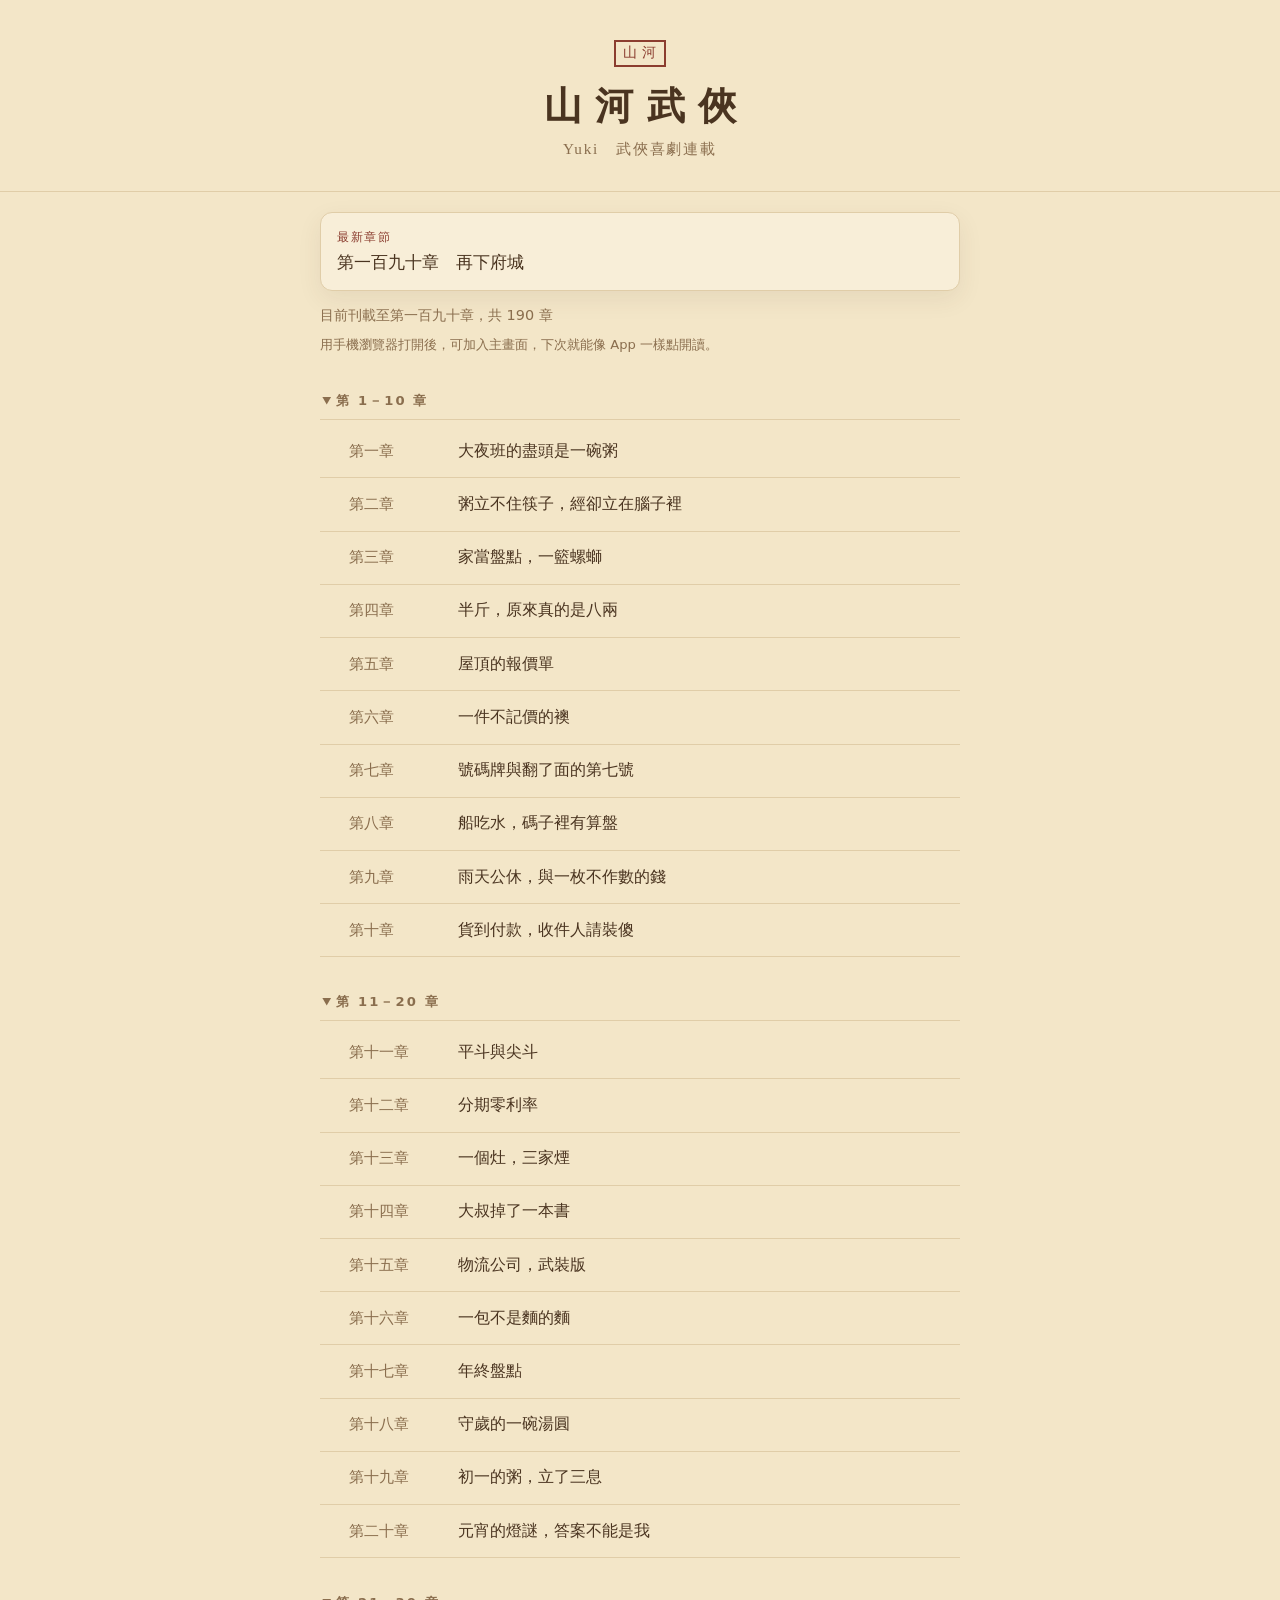
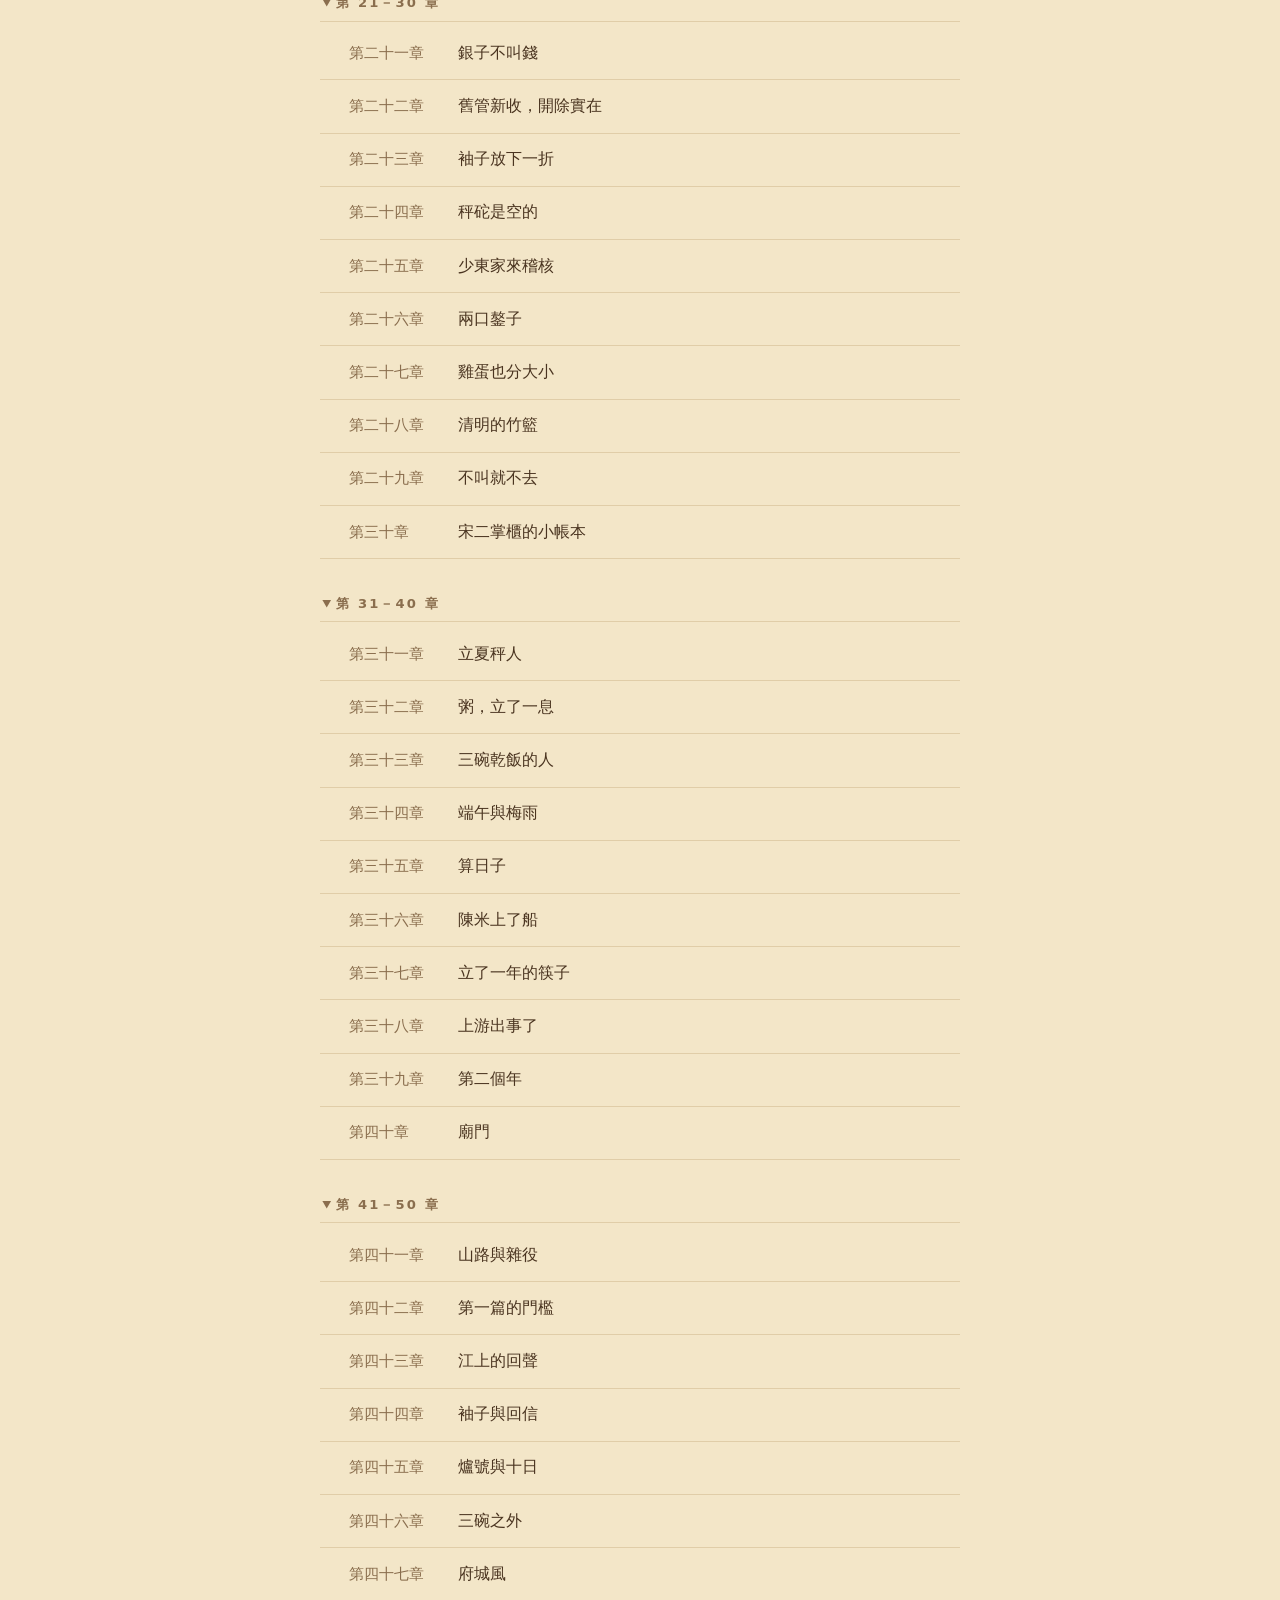
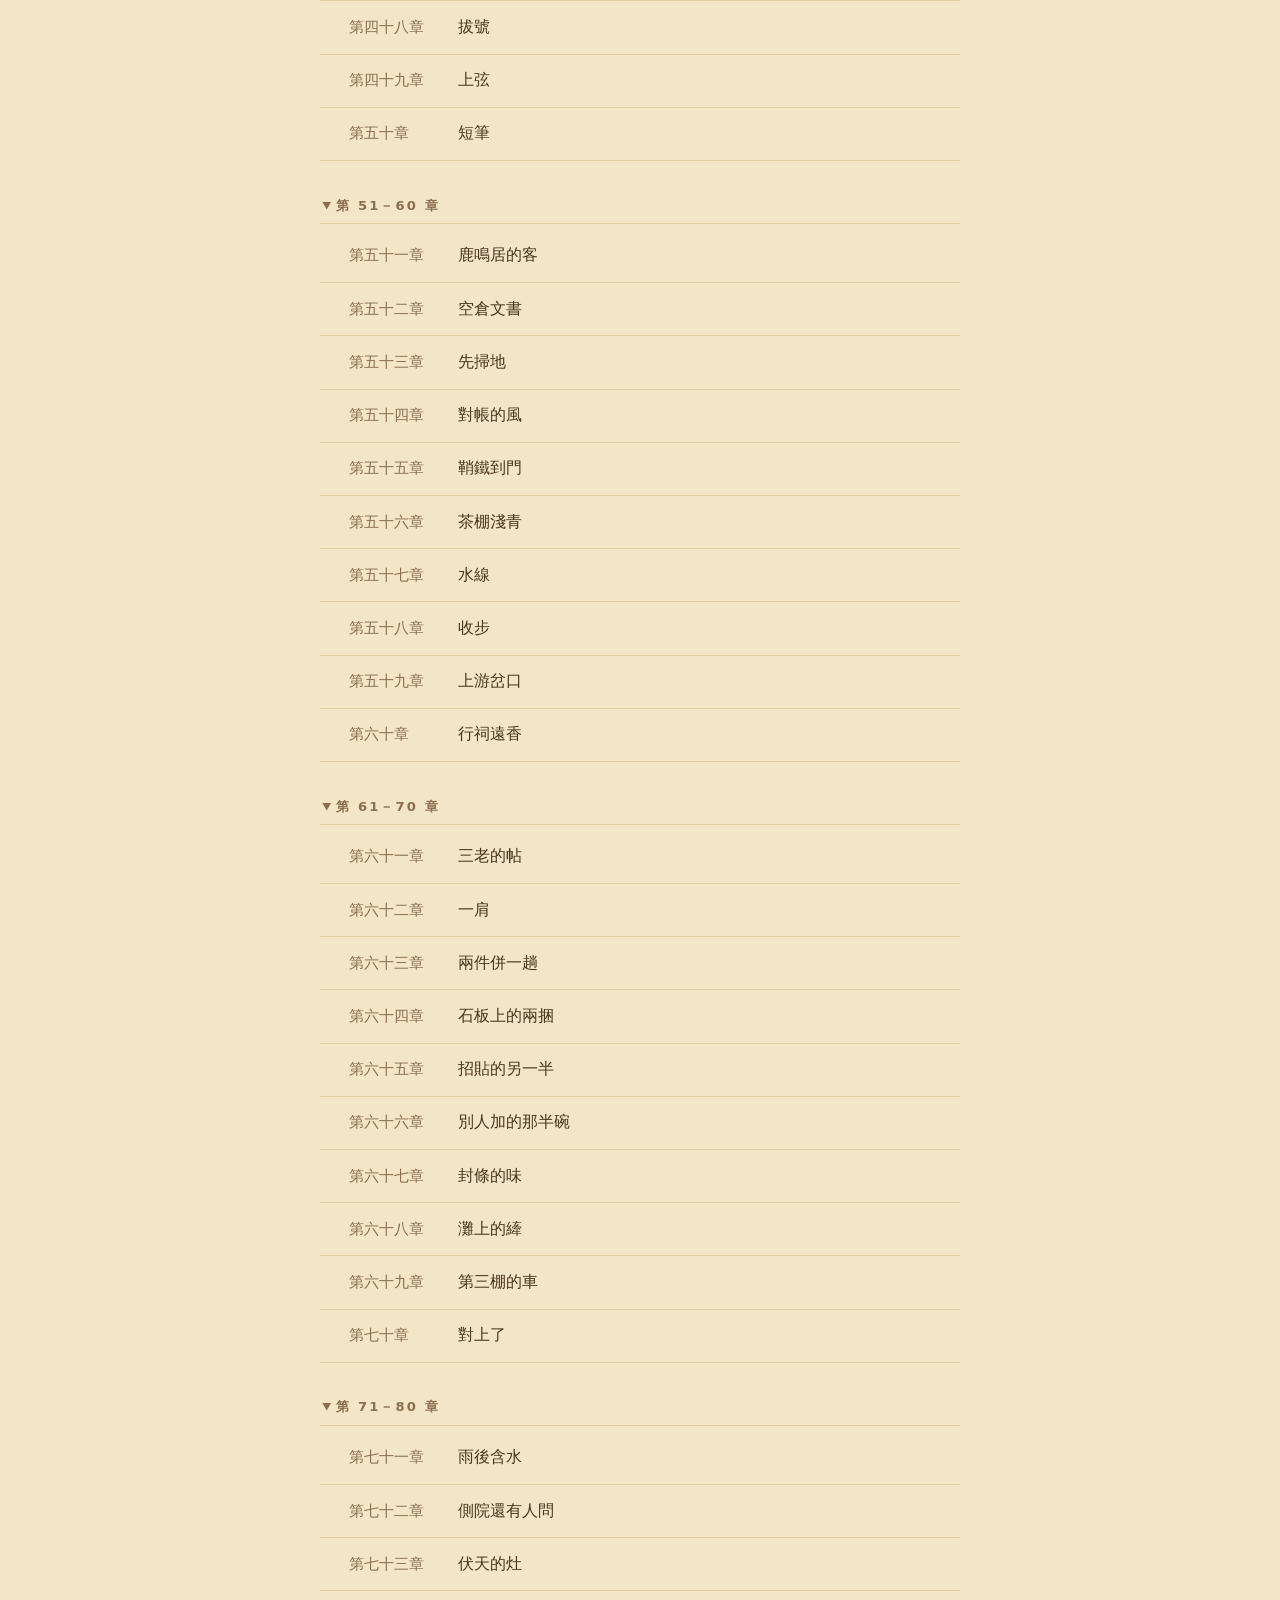
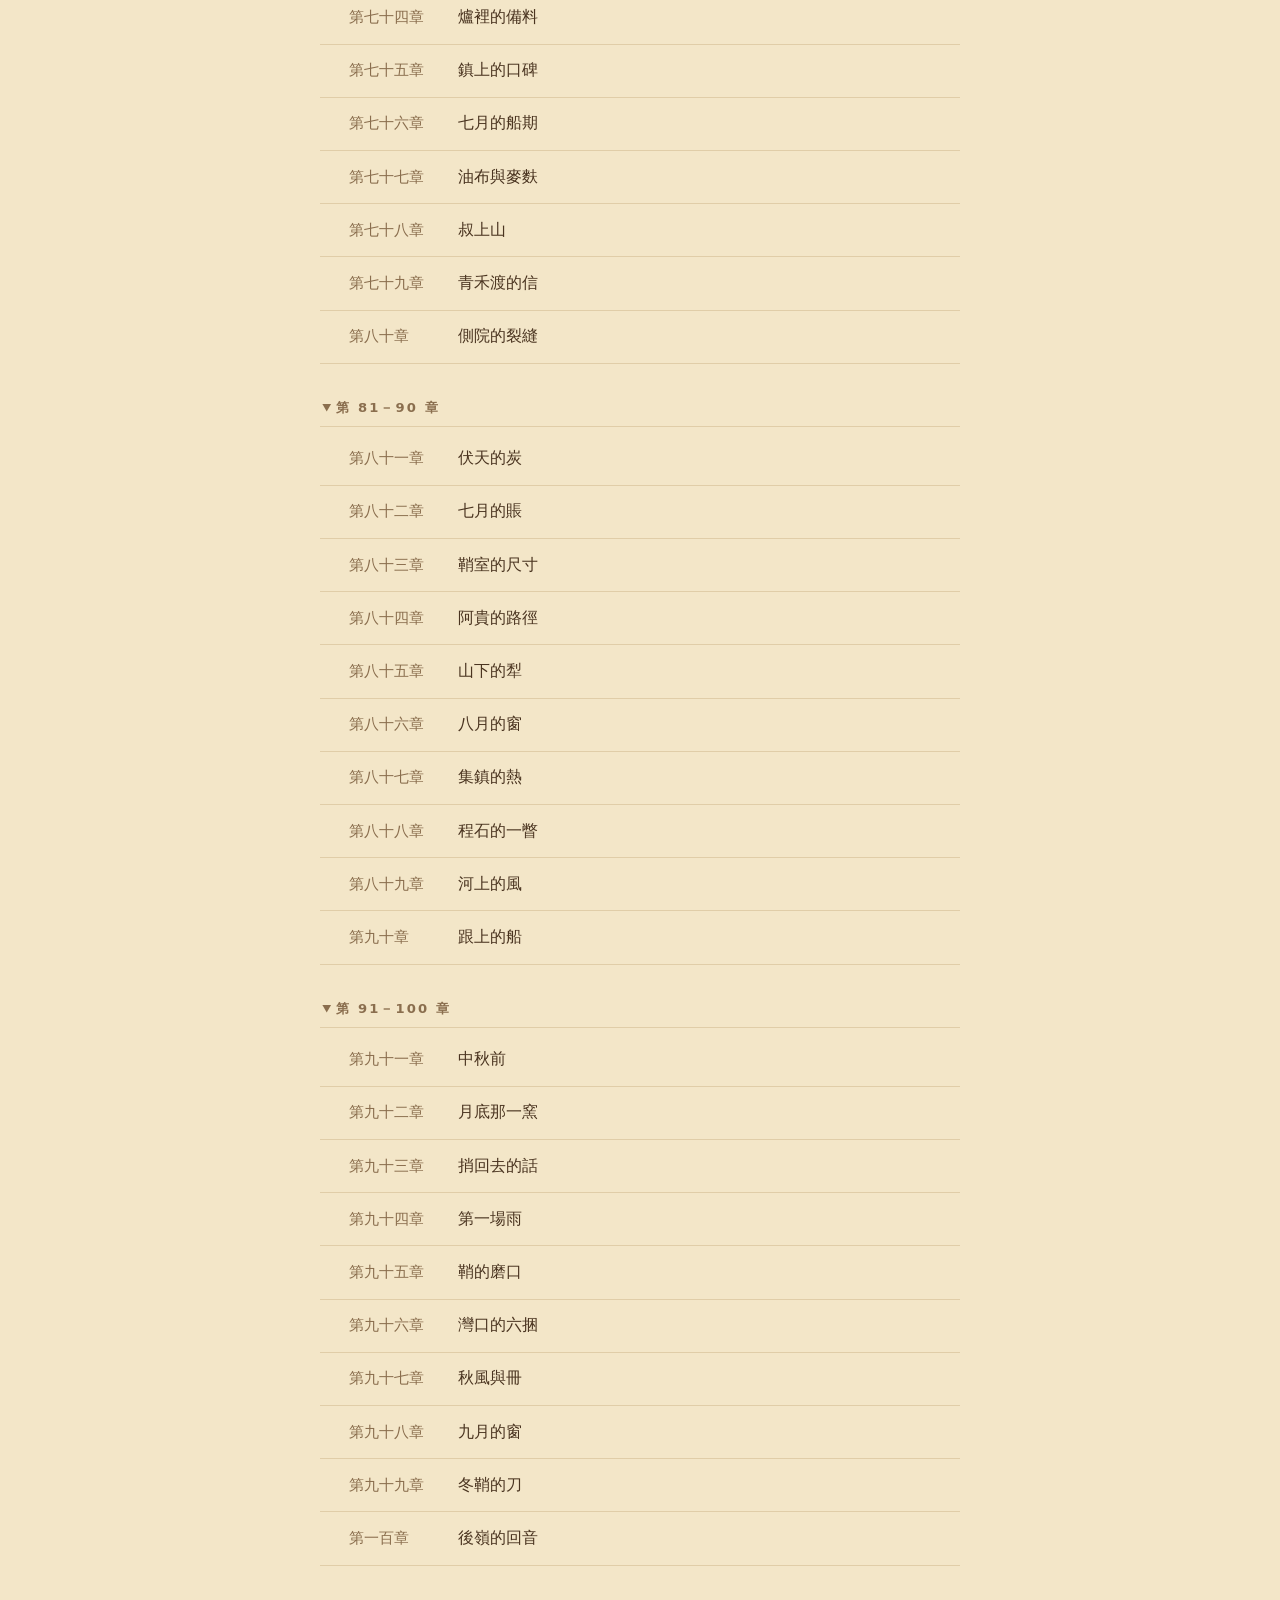
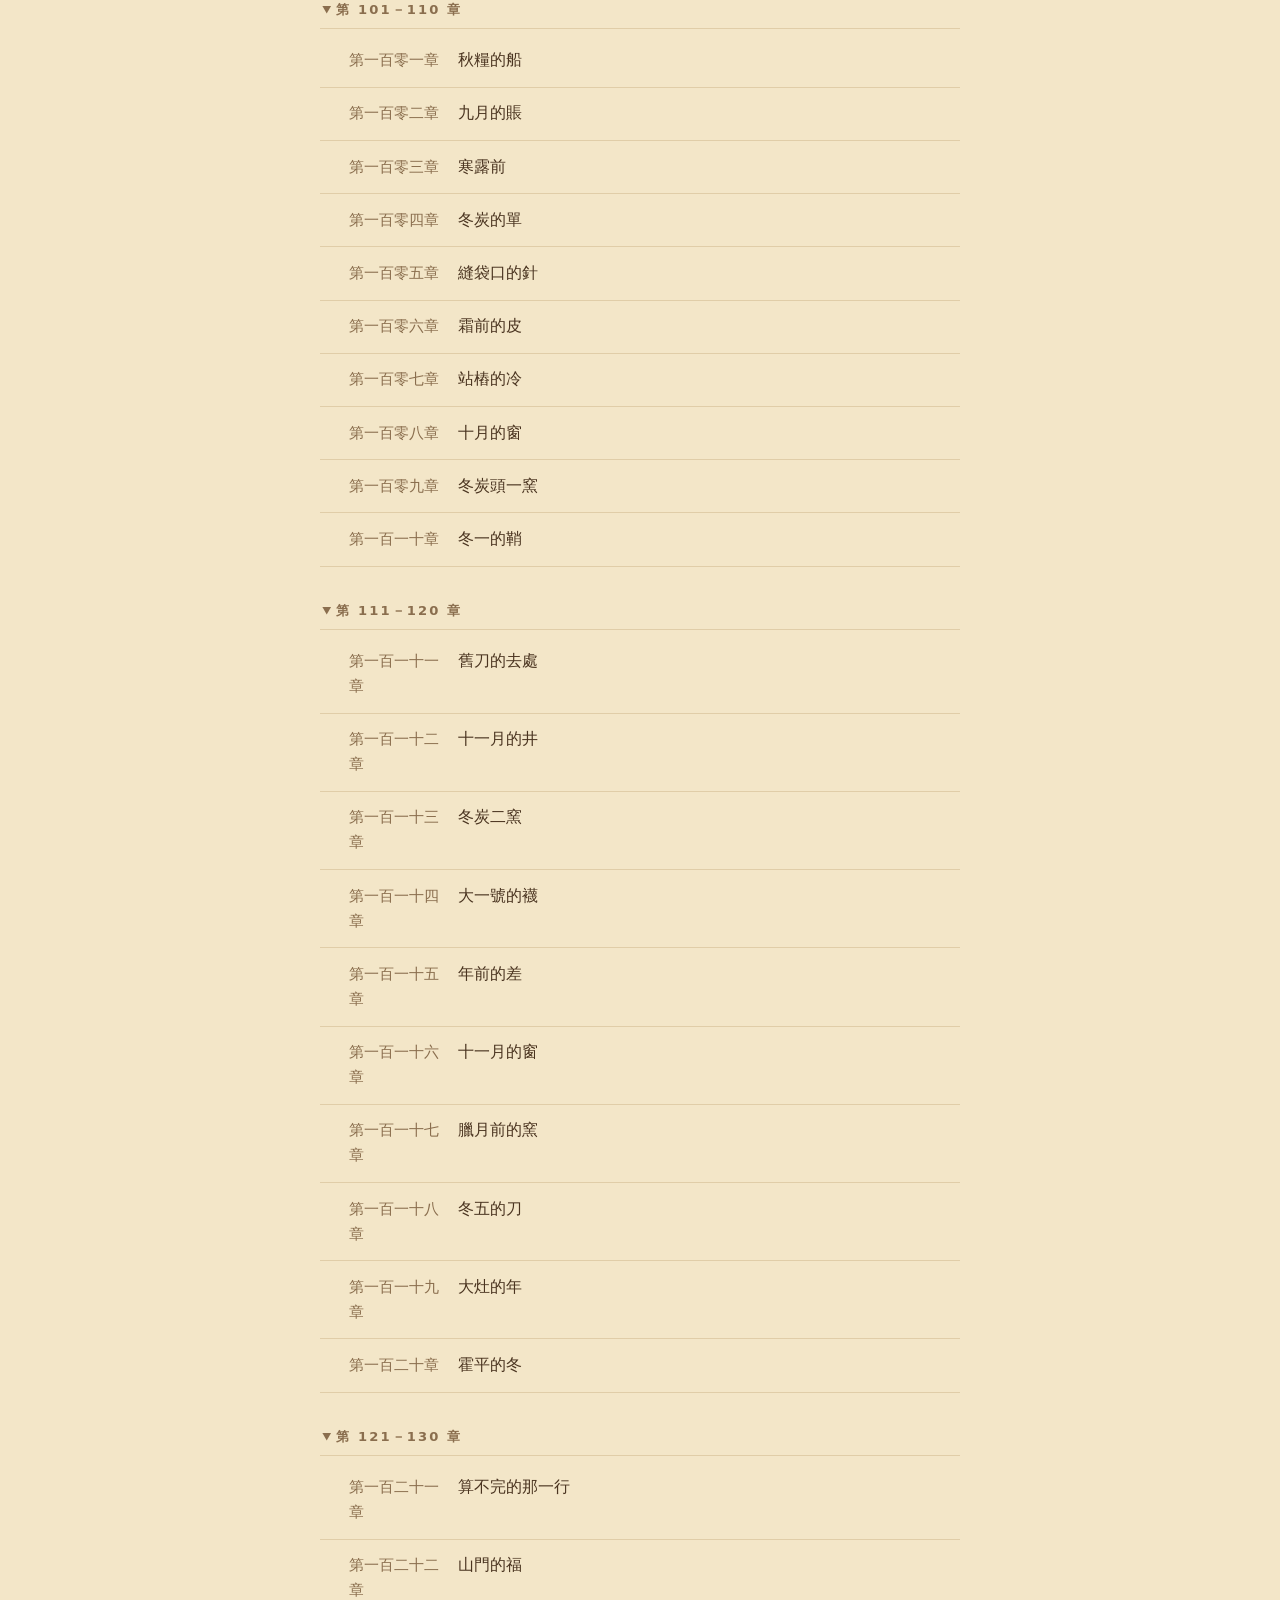
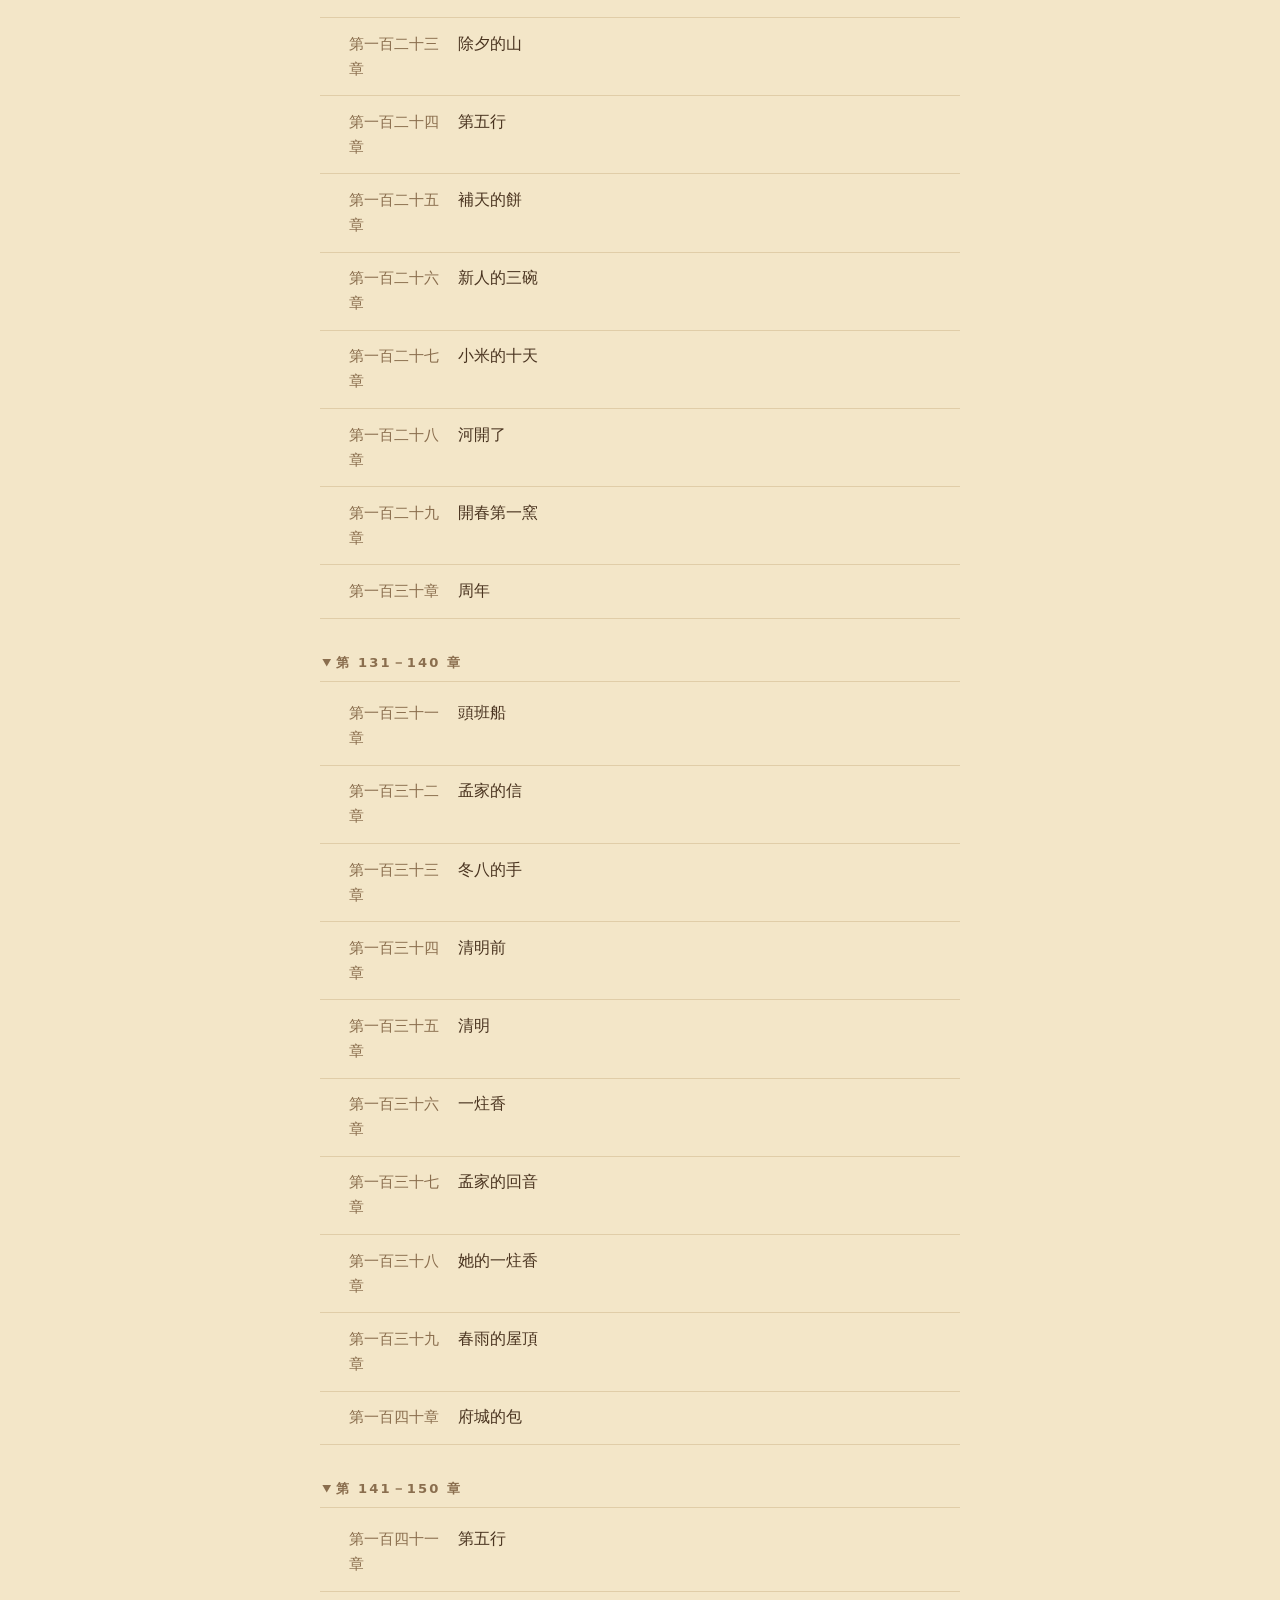
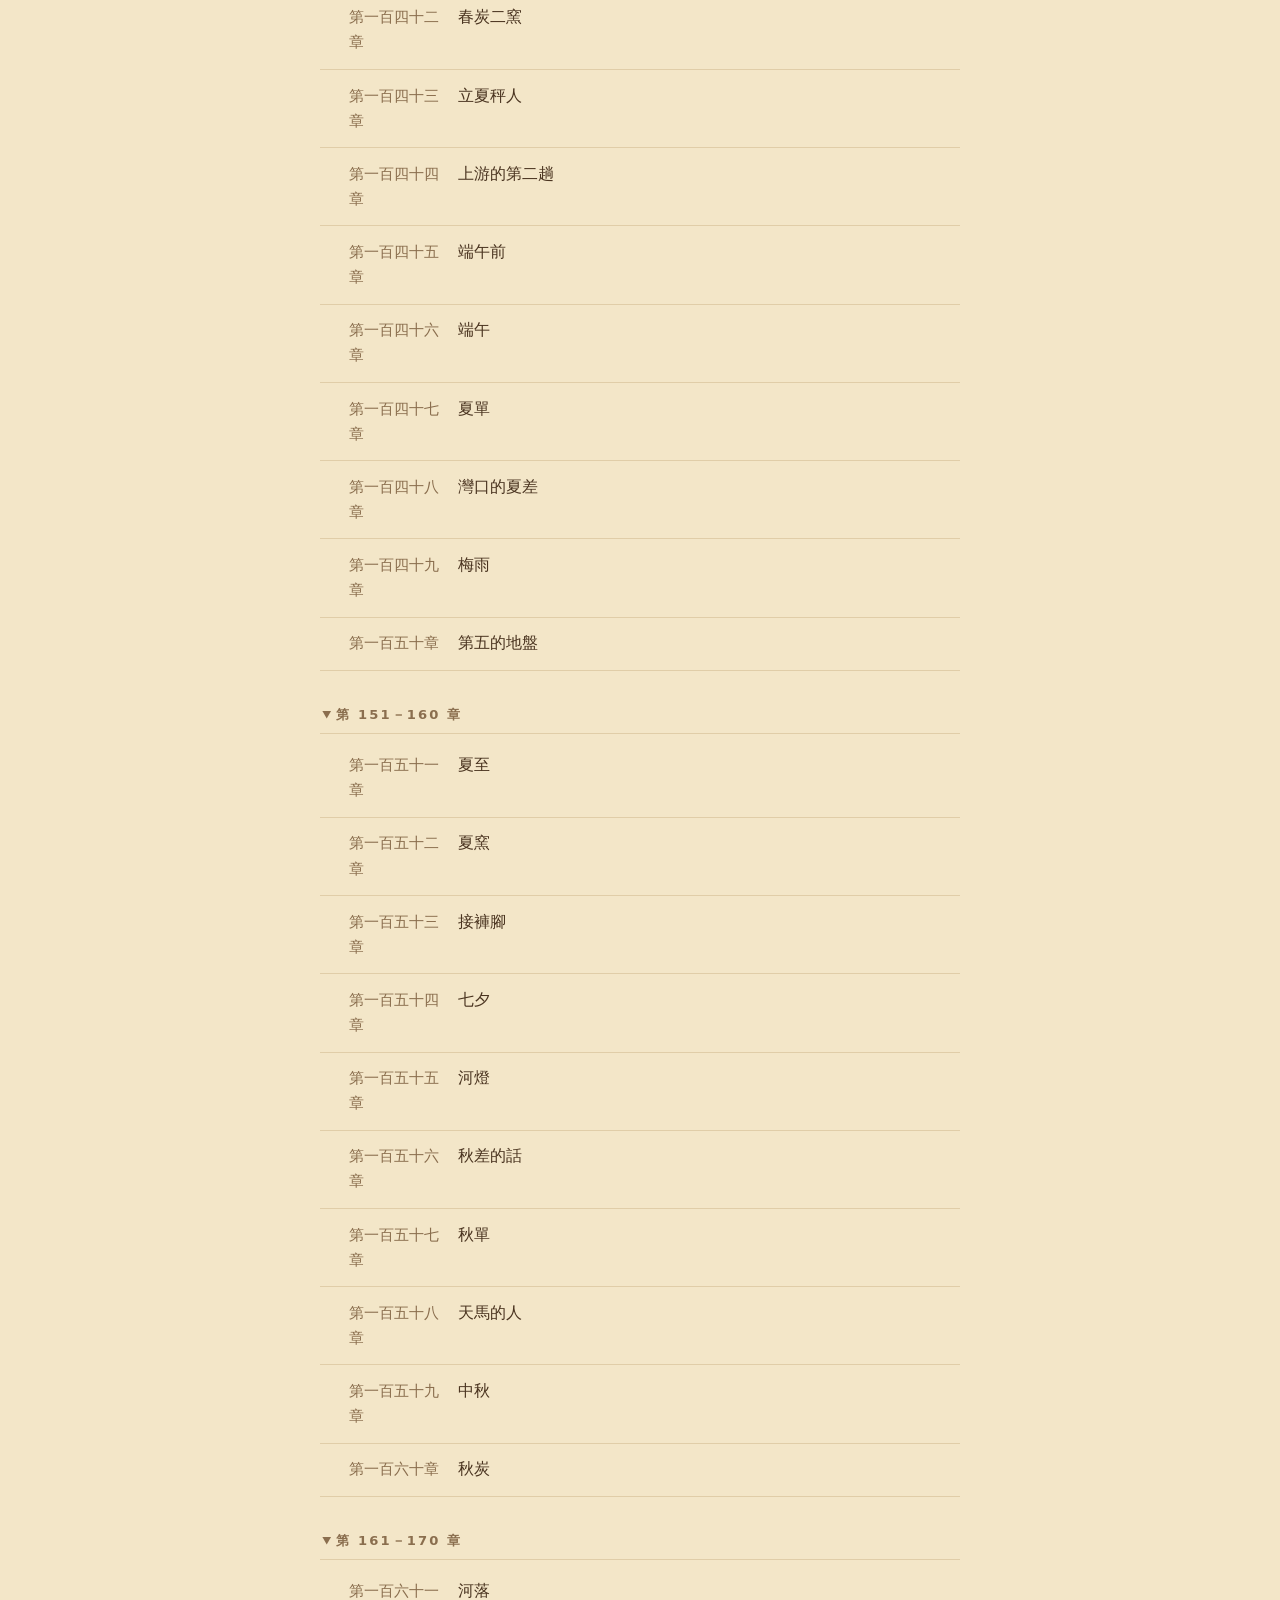
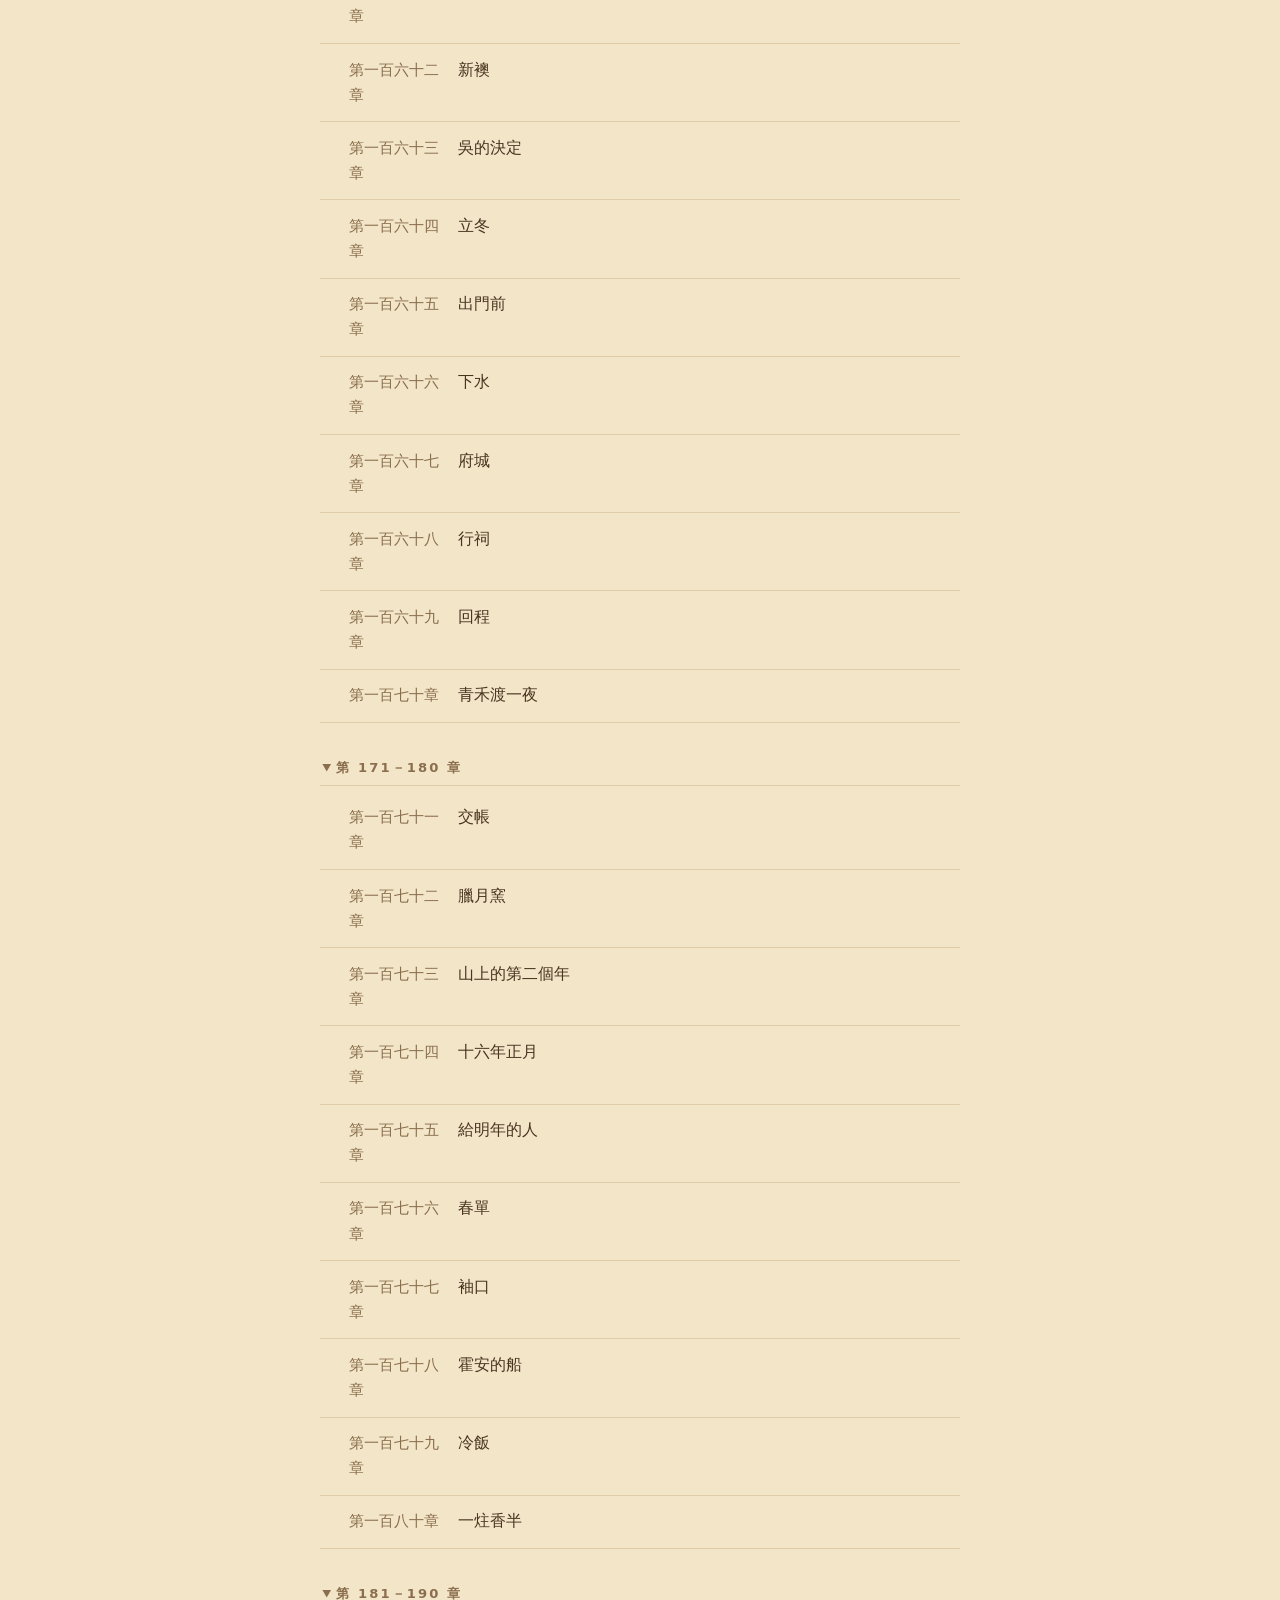
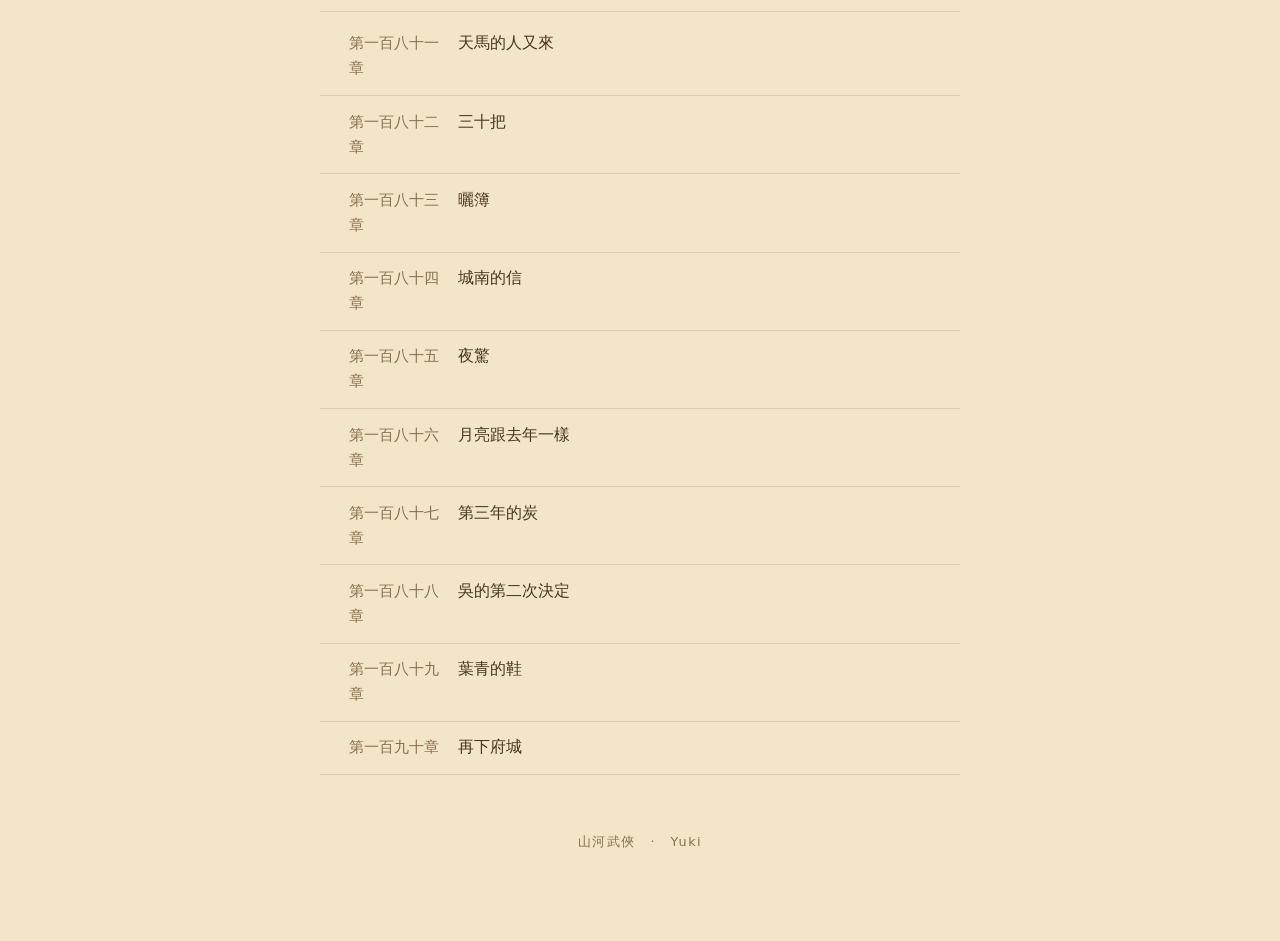
==== index.html @ 06ad8937 "公開至第一百九十章（共 190 章），更新閱讀進度" ====
<!DOCTYPE html>
<html lang="zh-Hant" data-theme="sepia">
<head>
  <meta charset="utf-8">
  <meta name="viewport" content="width=device-width, initial-scale=1, viewport-fit=cover">
  <meta name="theme-color" content="#f3e6c8">
  <meta name="apple-mobile-web-app-capable" content="yes">
  <meta name="mobile-web-app-capable" content="yes">
  <meta name="apple-mobile-web-app-status-bar-style" content="default">
  <meta name="apple-mobile-web-app-title" content="山河武俠">
  <meta name="description" content="《山河武俠》，Yuki 著，武俠喜劇連載。">
  <link rel="manifest" href="./manifest.json">
  <link rel="apple-touch-icon" href="./icons/apple-touch-icon.png">
  <link rel="icon" type="image/png" sizes="192x192" href="./icons/icon-192.png">
  <link rel="stylesheet" href="./css/style.css">
  <title>山河武俠</title>
  <script>
    try {
      var t = localStorage.getItem("shanhe.theme");
      if (t) document.documentElement.setAttribute("data-theme", t);
    } catch (e) {}
  </script>
</head>
<body class="page-index">
  <header class="hero">
    <div class="seal">山河</div>
    <h1>山河武俠</h1>
    <p class="author">Yuki　武俠喜劇連載</p>
  </header>

  <div class="cards">
    <div id="continue-card" class="card continue-card" hidden>
      <span class="kicker">目前看到</span>
      <span id="continue-title" class="card-title"></span>
      <div class="overall">
        <div id="overall-meta" class="overall-meta"></div>
        <div id="overall-track" class="overall-track" role="progressbar" aria-label="全書閱讀進度" aria-valuemin="0" aria-valuemax="100" aria-valuenow="0">
          <div id="overall-fill" class="overall-fill"></div>
        </div>
      </div>
      <a id="continue-btn" class="continue-btn" href="./chapter.html">繼續閱讀</a>
    </div>
    <a class="card" href="./chapter.html?n=190">
      <span class="kicker">最新章節</span>
      <span class="card-title">第一百九十章　再下府城</span>
    </a>
  </div>

  <p class="meta">目前刊載至第一百九十章，共 190 章</p>
  <p id="homescreen-hint" class="hint">用手機瀏覽器打開後，可加入主畫面，下次就能像 App 一樣點開讀。</p>

  <section class="batch" id="batch-1">
  <details open>
    <summary>第 1－10 章</summary>
    <ol start="1">
      <li id="toc-ch-1" data-n="1"><a href="./chapter.html?n=1"><span class="ch-mark" aria-hidden="true"></span><span class="ch-label">第一章</span><span class="ch-title">大夜班的盡頭是一碗粥</span></a></li>
      <li id="toc-ch-2" data-n="2"><a href="./chapter.html?n=2"><span class="ch-mark" aria-hidden="true"></span><span class="ch-label">第二章</span><span class="ch-title">粥立不住筷子，經卻立在腦子裡</span></a></li>
      <li id="toc-ch-3" data-n="3"><a href="./chapter.html?n=3"><span class="ch-mark" aria-hidden="true"></span><span class="ch-label">第三章</span><span class="ch-title">家當盤點，一籃螺螄</span></a></li>
      <li id="toc-ch-4" data-n="4"><a href="./chapter.html?n=4"><span class="ch-mark" aria-hidden="true"></span><span class="ch-label">第四章</span><span class="ch-title">半斤，原來真的是八兩</span></a></li>
      <li id="toc-ch-5" data-n="5"><a href="./chapter.html?n=5"><span class="ch-mark" aria-hidden="true"></span><span class="ch-label">第五章</span><span class="ch-title">屋頂的報價單</span></a></li>
      <li id="toc-ch-6" data-n="6"><a href="./chapter.html?n=6"><span class="ch-mark" aria-hidden="true"></span><span class="ch-label">第六章</span><span class="ch-title">一件不記價的襖</span></a></li>
      <li id="toc-ch-7" data-n="7"><a href="./chapter.html?n=7"><span class="ch-mark" aria-hidden="true"></span><span class="ch-label">第七章</span><span class="ch-title">號碼牌與翻了面的第七號</span></a></li>
      <li id="toc-ch-8" data-n="8"><a href="./chapter.html?n=8"><span class="ch-mark" aria-hidden="true"></span><span class="ch-label">第八章</span><span class="ch-title">船吃水，碼子裡有算盤</span></a></li>
      <li id="toc-ch-9" data-n="9"><a href="./chapter.html?n=9"><span class="ch-mark" aria-hidden="true"></span><span class="ch-label">第九章</span><span class="ch-title">雨天公休，與一枚不作數的錢</span></a></li>
      <li id="toc-ch-10" data-n="10"><a href="./chapter.html?n=10"><span class="ch-mark" aria-hidden="true"></span><span class="ch-label">第十章</span><span class="ch-title">貨到付款，收件人請裝傻</span></a></li>
    </ol>
  </details>
</section>
<section class="batch" id="batch-11">
  <details open>
    <summary>第 11－20 章</summary>
    <ol start="11">
      <li id="toc-ch-11" data-n="11"><a href="./chapter.html?n=11"><span class="ch-mark" aria-hidden="true"></span><span class="ch-label">第十一章</span><span class="ch-title">平斗與尖斗</span></a></li>
      <li id="toc-ch-12" data-n="12"><a href="./chapter.html?n=12"><span class="ch-mark" aria-hidden="true"></span><span class="ch-label">第十二章</span><span class="ch-title">分期零利率</span></a></li>
      <li id="toc-ch-13" data-n="13"><a href="./chapter.html?n=13"><span class="ch-mark" aria-hidden="true"></span><span class="ch-label">第十三章</span><span class="ch-title">一個灶，三家煙</span></a></li>
      <li id="toc-ch-14" data-n="14"><a href="./chapter.html?n=14"><span class="ch-mark" aria-hidden="true"></span><span class="ch-label">第十四章</span><span class="ch-title">大叔掉了一本書</span></a></li>
      <li id="toc-ch-15" data-n="15"><a href="./chapter.html?n=15"><span class="ch-mark" aria-hidden="true"></span><span class="ch-label">第十五章</span><span class="ch-title">物流公司，武裝版</span></a></li>
      <li id="toc-ch-16" data-n="16"><a href="./chapter.html?n=16"><span class="ch-mark" aria-hidden="true"></span><span class="ch-label">第十六章</span><span class="ch-title">一包不是麵的麵</span></a></li>
      <li id="toc-ch-17" data-n="17"><a href="./chapter.html?n=17"><span class="ch-mark" aria-hidden="true"></span><span class="ch-label">第十七章</span><span class="ch-title">年終盤點</span></a></li>
      <li id="toc-ch-18" data-n="18"><a href="./chapter.html?n=18"><span class="ch-mark" aria-hidden="true"></span><span class="ch-label">第十八章</span><span class="ch-title">守歲的一碗湯圓</span></a></li>
      <li id="toc-ch-19" data-n="19"><a href="./chapter.html?n=19"><span class="ch-mark" aria-hidden="true"></span><span class="ch-label">第十九章</span><span class="ch-title">初一的粥，立了三息</span></a></li>
      <li id="toc-ch-20" data-n="20"><a href="./chapter.html?n=20"><span class="ch-mark" aria-hidden="true"></span><span class="ch-label">第二十章</span><span class="ch-title">元宵的燈謎，答案不能是我</span></a></li>
    </ol>
  </details>
</section>
<section class="batch" id="batch-21">
  <details open>
    <summary>第 21－30 章</summary>
    <ol start="21">
      <li id="toc-ch-21" data-n="21"><a href="./chapter.html?n=21"><span class="ch-mark" aria-hidden="true"></span><span class="ch-label">第二十一章</span><span class="ch-title">銀子不叫錢</span></a></li>
      <li id="toc-ch-22" data-n="22"><a href="./chapter.html?n=22"><span class="ch-mark" aria-hidden="true"></span><span class="ch-label">第二十二章</span><span class="ch-title">舊管新收，開除實在</span></a></li>
      <li id="toc-ch-23" data-n="23"><a href="./chapter.html?n=23"><span class="ch-mark" aria-hidden="true"></span><span class="ch-label">第二十三章</span><span class="ch-title">袖子放下一折</span></a></li>
      <li id="toc-ch-24" data-n="24"><a href="./chapter.html?n=24"><span class="ch-mark" aria-hidden="true"></span><span class="ch-label">第二十四章</span><span class="ch-title">秤砣是空的</span></a></li>
      <li id="toc-ch-25" data-n="25"><a href="./chapter.html?n=25"><span class="ch-mark" aria-hidden="true"></span><span class="ch-label">第二十五章</span><span class="ch-title">少東家來稽核</span></a></li>
      <li id="toc-ch-26" data-n="26"><a href="./chapter.html?n=26"><span class="ch-mark" aria-hidden="true"></span><span class="ch-label">第二十六章</span><span class="ch-title">兩口鏊子</span></a></li>
      <li id="toc-ch-27" data-n="27"><a href="./chapter.html?n=27"><span class="ch-mark" aria-hidden="true"></span><span class="ch-label">第二十七章</span><span class="ch-title">雞蛋也分大小</span></a></li>
      <li id="toc-ch-28" data-n="28"><a href="./chapter.html?n=28"><span class="ch-mark" aria-hidden="true"></span><span class="ch-label">第二十八章</span><span class="ch-title">清明的竹籃</span></a></li>
      <li id="toc-ch-29" data-n="29"><a href="./chapter.html?n=29"><span class="ch-mark" aria-hidden="true"></span><span class="ch-label">第二十九章</span><span class="ch-title">不叫就不去</span></a></li>
      <li id="toc-ch-30" data-n="30"><a href="./chapter.html?n=30"><span class="ch-mark" aria-hidden="true"></span><span class="ch-label">第三十章</span><span class="ch-title">宋二掌櫃的小帳本</span></a></li>
    </ol>
  </details>
</section>
<section class="batch" id="batch-31">
  <details open>
    <summary>第 31－40 章</summary>
    <ol start="31">
      <li id="toc-ch-31" data-n="31"><a href="./chapter.html?n=31"><span class="ch-mark" aria-hidden="true"></span><span class="ch-label">第三十一章</span><span class="ch-title">立夏秤人</span></a></li>
      <li id="toc-ch-32" data-n="32"><a href="./chapter.html?n=32"><span class="ch-mark" aria-hidden="true"></span><span class="ch-label">第三十二章</span><span class="ch-title">粥，立了一息</span></a></li>
      <li id="toc-ch-33" data-n="33"><a href="./chapter.html?n=33"><span class="ch-mark" aria-hidden="true"></span><span class="ch-label">第三十三章</span><span class="ch-title">三碗乾飯的人</span></a></li>
      <li id="toc-ch-34" data-n="34"><a href="./chapter.html?n=34"><span class="ch-mark" aria-hidden="true"></span><span class="ch-label">第三十四章</span><span class="ch-title">端午與梅雨</span></a></li>
      <li id="toc-ch-35" data-n="35"><a href="./chapter.html?n=35"><span class="ch-mark" aria-hidden="true"></span><span class="ch-label">第三十五章</span><span class="ch-title">算日子</span></a></li>
      <li id="toc-ch-36" data-n="36"><a href="./chapter.html?n=36"><span class="ch-mark" aria-hidden="true"></span><span class="ch-label">第三十六章</span><span class="ch-title">陳米上了船</span></a></li>
      <li id="toc-ch-37" data-n="37"><a href="./chapter.html?n=37"><span class="ch-mark" aria-hidden="true"></span><span class="ch-label">第三十七章</span><span class="ch-title">立了一年的筷子</span></a></li>
      <li id="toc-ch-38" data-n="38"><a href="./chapter.html?n=38"><span class="ch-mark" aria-hidden="true"></span><span class="ch-label">第三十八章</span><span class="ch-title">上游出事了</span></a></li>
      <li id="toc-ch-39" data-n="39"><a href="./chapter.html?n=39"><span class="ch-mark" aria-hidden="true"></span><span class="ch-label">第三十九章</span><span class="ch-title">第二個年</span></a></li>
      <li id="toc-ch-40" data-n="40"><a href="./chapter.html?n=40"><span class="ch-mark" aria-hidden="true"></span><span class="ch-label">第四十章</span><span class="ch-title">廟門</span></a></li>
    </ol>
  </details>
</section>
<section class="batch" id="batch-41">
  <details open>
    <summary>第 41－50 章</summary>
    <ol start="41">
      <li id="toc-ch-41" data-n="41"><a href="./chapter.html?n=41"><span class="ch-mark" aria-hidden="true"></span><span class="ch-label">第四十一章</span><span class="ch-title">山路與雜役</span></a></li>
      <li id="toc-ch-42" data-n="42"><a href="./chapter.html?n=42"><span class="ch-mark" aria-hidden="true"></span><span class="ch-label">第四十二章</span><span class="ch-title">第一篇的門檻</span></a></li>
      <li id="toc-ch-43" data-n="43"><a href="./chapter.html?n=43"><span class="ch-mark" aria-hidden="true"></span><span class="ch-label">第四十三章</span><span class="ch-title">江上的回聲</span></a></li>
      <li id="toc-ch-44" data-n="44"><a href="./chapter.html?n=44"><span class="ch-mark" aria-hidden="true"></span><span class="ch-label">第四十四章</span><span class="ch-title">袖子與回信</span></a></li>
      <li id="toc-ch-45" data-n="45"><a href="./chapter.html?n=45"><span class="ch-mark" aria-hidden="true"></span><span class="ch-label">第四十五章</span><span class="ch-title">爐號與十日</span></a></li>
      <li id="toc-ch-46" data-n="46"><a href="./chapter.html?n=46"><span class="ch-mark" aria-hidden="true"></span><span class="ch-label">第四十六章</span><span class="ch-title">三碗之外</span></a></li>
      <li id="toc-ch-47" data-n="47"><a href="./chapter.html?n=47"><span class="ch-mark" aria-hidden="true"></span><span class="ch-label">第四十七章</span><span class="ch-title">府城風</span></a></li>
      <li id="toc-ch-48" data-n="48"><a href="./chapter.html?n=48"><span class="ch-mark" aria-hidden="true"></span><span class="ch-label">第四十八章</span><span class="ch-title">拔號</span></a></li>
      <li id="toc-ch-49" data-n="49"><a href="./chapter.html?n=49"><span class="ch-mark" aria-hidden="true"></span><span class="ch-label">第四十九章</span><span class="ch-title">上弦</span></a></li>
      <li id="toc-ch-50" data-n="50"><a href="./chapter.html?n=50"><span class="ch-mark" aria-hidden="true"></span><span class="ch-label">第五十章</span><span class="ch-title">短筆</span></a></li>
    </ol>
  </details>
</section>
<section class="batch" id="batch-51">
  <details open>
    <summary>第 51－60 章</summary>
    <ol start="51">
      <li id="toc-ch-51" data-n="51"><a href="./chapter.html?n=51"><span class="ch-mark" aria-hidden="true"></span><span class="ch-label">第五十一章</span><span class="ch-title">鹿鳴居的客</span></a></li>
      <li id="toc-ch-52" data-n="52"><a href="./chapter.html?n=52"><span class="ch-mark" aria-hidden="true"></span><span class="ch-label">第五十二章</span><span class="ch-title">空倉文書</span></a></li>
      <li id="toc-ch-53" data-n="53"><a href="./chapter.html?n=53"><span class="ch-mark" aria-hidden="true"></span><span class="ch-label">第五十三章</span><span class="ch-title">先掃地</span></a></li>
      <li id="toc-ch-54" data-n="54"><a href="./chapter.html?n=54"><span class="ch-mark" aria-hidden="true"></span><span class="ch-label">第五十四章</span><span class="ch-title">對帳的風</span></a></li>
      <li id="toc-ch-55" data-n="55"><a href="./chapter.html?n=55"><span class="ch-mark" aria-hidden="true"></span><span class="ch-label">第五十五章</span><span class="ch-title">鞘鐵到門</span></a></li>
      <li id="toc-ch-56" data-n="56"><a href="./chapter.html?n=56"><span class="ch-mark" aria-hidden="true"></span><span class="ch-label">第五十六章</span><span class="ch-title">茶棚淺青</span></a></li>
      <li id="toc-ch-57" data-n="57"><a href="./chapter.html?n=57"><span class="ch-mark" aria-hidden="true"></span><span class="ch-label">第五十七章</span><span class="ch-title">水線</span></a></li>
      <li id="toc-ch-58" data-n="58"><a href="./chapter.html?n=58"><span class="ch-mark" aria-hidden="true"></span><span class="ch-label">第五十八章</span><span class="ch-title">收步</span></a></li>
      <li id="toc-ch-59" data-n="59"><a href="./chapter.html?n=59"><span class="ch-mark" aria-hidden="true"></span><span class="ch-label">第五十九章</span><span class="ch-title">上游岔口</span></a></li>
      <li id="toc-ch-60" data-n="60"><a href="./chapter.html?n=60"><span class="ch-mark" aria-hidden="true"></span><span class="ch-label">第六十章</span><span class="ch-title">行祠遠香</span></a></li>
    </ol>
  </details>
</section>
<section class="batch" id="batch-61">
  <details open>
    <summary>第 61－70 章</summary>
    <ol start="61">
      <li id="toc-ch-61" data-n="61"><a href="./chapter.html?n=61"><span class="ch-mark" aria-hidden="true"></span><span class="ch-label">第六十一章</span><span class="ch-title">三老的帖</span></a></li>
      <li id="toc-ch-62" data-n="62"><a href="./chapter.html?n=62"><span class="ch-mark" aria-hidden="true"></span><span class="ch-label">第六十二章</span><span class="ch-title">一肩</span></a></li>
      <li id="toc-ch-63" data-n="63"><a href="./chapter.html?n=63"><span class="ch-mark" aria-hidden="true"></span><span class="ch-label">第六十三章</span><span class="ch-title">兩件併一趟</span></a></li>
      <li id="toc-ch-64" data-n="64"><a href="./chapter.html?n=64"><span class="ch-mark" aria-hidden="true"></span><span class="ch-label">第六十四章</span><span class="ch-title">石板上的兩捆</span></a></li>
      <li id="toc-ch-65" data-n="65"><a href="./chapter.html?n=65"><span class="ch-mark" aria-hidden="true"></span><span class="ch-label">第六十五章</span><span class="ch-title">招貼的另一半</span></a></li>
      <li id="toc-ch-66" data-n="66"><a href="./chapter.html?n=66"><span class="ch-mark" aria-hidden="true"></span><span class="ch-label">第六十六章</span><span class="ch-title">別人加的那半碗</span></a></li>
      <li id="toc-ch-67" data-n="67"><a href="./chapter.html?n=67"><span class="ch-mark" aria-hidden="true"></span><span class="ch-label">第六十七章</span><span class="ch-title">封條的味</span></a></li>
      <li id="toc-ch-68" data-n="68"><a href="./chapter.html?n=68"><span class="ch-mark" aria-hidden="true"></span><span class="ch-label">第六十八章</span><span class="ch-title">灘上的縴</span></a></li>
      <li id="toc-ch-69" data-n="69"><a href="./chapter.html?n=69"><span class="ch-mark" aria-hidden="true"></span><span class="ch-label">第六十九章</span><span class="ch-title">第三棚的車</span></a></li>
      <li id="toc-ch-70" data-n="70"><a href="./chapter.html?n=70"><span class="ch-mark" aria-hidden="true"></span><span class="ch-label">第七十章</span><span class="ch-title">對上了</span></a></li>
    </ol>
  </details>
</section>
<section class="batch" id="batch-71">
  <details open>
    <summary>第 71－80 章</summary>
    <ol start="71">
      <li id="toc-ch-71" data-n="71"><a href="./chapter.html?n=71"><span class="ch-mark" aria-hidden="true"></span><span class="ch-label">第七十一章</span><span class="ch-title">雨後含水</span></a></li>
      <li id="toc-ch-72" data-n="72"><a href="./chapter.html?n=72"><span class="ch-mark" aria-hidden="true"></span><span class="ch-label">第七十二章</span><span class="ch-title">側院還有人問</span></a></li>
      <li id="toc-ch-73" data-n="73"><a href="./chapter.html?n=73"><span class="ch-mark" aria-hidden="true"></span><span class="ch-label">第七十三章</span><span class="ch-title">伏天的灶</span></a></li>
      <li id="toc-ch-74" data-n="74"><a href="./chapter.html?n=74"><span class="ch-mark" aria-hidden="true"></span><span class="ch-label">第七十四章</span><span class="ch-title">爐裡的備料</span></a></li>
      <li id="toc-ch-75" data-n="75"><a href="./chapter.html?n=75"><span class="ch-mark" aria-hidden="true"></span><span class="ch-label">第七十五章</span><span class="ch-title">鎮上的口碑</span></a></li>
      <li id="toc-ch-76" data-n="76"><a href="./chapter.html?n=76"><span class="ch-mark" aria-hidden="true"></span><span class="ch-label">第七十六章</span><span class="ch-title">七月的船期</span></a></li>
      <li id="toc-ch-77" data-n="77"><a href="./chapter.html?n=77"><span class="ch-mark" aria-hidden="true"></span><span class="ch-label">第七十七章</span><span class="ch-title">油布與麥麩</span></a></li>
      <li id="toc-ch-78" data-n="78"><a href="./chapter.html?n=78"><span class="ch-mark" aria-hidden="true"></span><span class="ch-label">第七十八章</span><span class="ch-title">叔上山</span></a></li>
      <li id="toc-ch-79" data-n="79"><a href="./chapter.html?n=79"><span class="ch-mark" aria-hidden="true"></span><span class="ch-label">第七十九章</span><span class="ch-title">青禾渡的信</span></a></li>
      <li id="toc-ch-80" data-n="80"><a href="./chapter.html?n=80"><span class="ch-mark" aria-hidden="true"></span><span class="ch-label">第八十章</span><span class="ch-title">側院的裂縫</span></a></li>
    </ol>
  </details>
</section>
<section class="batch" id="batch-81">
  <details open>
    <summary>第 81－90 章</summary>
    <ol start="81">
      <li id="toc-ch-81" data-n="81"><a href="./chapter.html?n=81"><span class="ch-mark" aria-hidden="true"></span><span class="ch-label">第八十一章</span><span class="ch-title">伏天的炭</span></a></li>
      <li id="toc-ch-82" data-n="82"><a href="./chapter.html?n=82"><span class="ch-mark" aria-hidden="true"></span><span class="ch-label">第八十二章</span><span class="ch-title">七月的賬</span></a></li>
      <li id="toc-ch-83" data-n="83"><a href="./chapter.html?n=83"><span class="ch-mark" aria-hidden="true"></span><span class="ch-label">第八十三章</span><span class="ch-title">鞘室的尺寸</span></a></li>
      <li id="toc-ch-84" data-n="84"><a href="./chapter.html?n=84"><span class="ch-mark" aria-hidden="true"></span><span class="ch-label">第八十四章</span><span class="ch-title">阿貴的路徑</span></a></li>
      <li id="toc-ch-85" data-n="85"><a href="./chapter.html?n=85"><span class="ch-mark" aria-hidden="true"></span><span class="ch-label">第八十五章</span><span class="ch-title">山下的犁</span></a></li>
      <li id="toc-ch-86" data-n="86"><a href="./chapter.html?n=86"><span class="ch-mark" aria-hidden="true"></span><span class="ch-label">第八十六章</span><span class="ch-title">八月的窗</span></a></li>
      <li id="toc-ch-87" data-n="87"><a href="./chapter.html?n=87"><span class="ch-mark" aria-hidden="true"></span><span class="ch-label">第八十七章</span><span class="ch-title">集鎮的熱</span></a></li>
      <li id="toc-ch-88" data-n="88"><a href="./chapter.html?n=88"><span class="ch-mark" aria-hidden="true"></span><span class="ch-label">第八十八章</span><span class="ch-title">程石的一瞥</span></a></li>
      <li id="toc-ch-89" data-n="89"><a href="./chapter.html?n=89"><span class="ch-mark" aria-hidden="true"></span><span class="ch-label">第八十九章</span><span class="ch-title">河上的風</span></a></li>
      <li id="toc-ch-90" data-n="90"><a href="./chapter.html?n=90"><span class="ch-mark" aria-hidden="true"></span><span class="ch-label">第九十章</span><span class="ch-title">跟上的船</span></a></li>
    </ol>
  </details>
</section>
<section class="batch" id="batch-91">
  <details open>
    <summary>第 91－100 章</summary>
    <ol start="91">
      <li id="toc-ch-91" data-n="91"><a href="./chapter.html?n=91"><span class="ch-mark" aria-hidden="true"></span><span class="ch-label">第九十一章</span><span class="ch-title">中秋前</span></a></li>
      <li id="toc-ch-92" data-n="92"><a href="./chapter.html?n=92"><span class="ch-mark" aria-hidden="true"></span><span class="ch-label">第九十二章</span><span class="ch-title">月底那一窯</span></a></li>
      <li id="toc-ch-93" data-n="93"><a href="./chapter.html?n=93"><span class="ch-mark" aria-hidden="true"></span><span class="ch-label">第九十三章</span><span class="ch-title">捎回去的話</span></a></li>
      <li id="toc-ch-94" data-n="94"><a href="./chapter.html?n=94"><span class="ch-mark" aria-hidden="true"></span><span class="ch-label">第九十四章</span><span class="ch-title">第一場雨</span></a></li>
      <li id="toc-ch-95" data-n="95"><a href="./chapter.html?n=95"><span class="ch-mark" aria-hidden="true"></span><span class="ch-label">第九十五章</span><span class="ch-title">鞘的磨口</span></a></li>
      <li id="toc-ch-96" data-n="96"><a href="./chapter.html?n=96"><span class="ch-mark" aria-hidden="true"></span><span class="ch-label">第九十六章</span><span class="ch-title">灣口的六捆</span></a></li>
      <li id="toc-ch-97" data-n="97"><a href="./chapter.html?n=97"><span class="ch-mark" aria-hidden="true"></span><span class="ch-label">第九十七章</span><span class="ch-title">秋風與冊</span></a></li>
      <li id="toc-ch-98" data-n="98"><a href="./chapter.html?n=98"><span class="ch-mark" aria-hidden="true"></span><span class="ch-label">第九十八章</span><span class="ch-title">九月的窗</span></a></li>
      <li id="toc-ch-99" data-n="99"><a href="./chapter.html?n=99"><span class="ch-mark" aria-hidden="true"></span><span class="ch-label">第九十九章</span><span class="ch-title">冬鞘的刀</span></a></li>
      <li id="toc-ch-100" data-n="100"><a href="./chapter.html?n=100"><span class="ch-mark" aria-hidden="true"></span><span class="ch-label">第一百章</span><span class="ch-title">後嶺的回音</span></a></li>
    </ol>
  </details>
</section>
<section class="batch" id="batch-101">
  <details open>
    <summary>第 101－110 章</summary>
    <ol start="101">
      <li id="toc-ch-101" data-n="101"><a href="./chapter.html?n=101"><span class="ch-mark" aria-hidden="true"></span><span class="ch-label">第一百零一章</span><span class="ch-title">秋糧的船</span></a></li>
      <li id="toc-ch-102" data-n="102"><a href="./chapter.html?n=102"><span class="ch-mark" aria-hidden="true"></span><span class="ch-label">第一百零二章</span><span class="ch-title">九月的賬</span></a></li>
      <li id="toc-ch-103" data-n="103"><a href="./chapter.html?n=103"><span class="ch-mark" aria-hidden="true"></span><span class="ch-label">第一百零三章</span><span class="ch-title">寒露前</span></a></li>
      <li id="toc-ch-104" data-n="104"><a href="./chapter.html?n=104"><span class="ch-mark" aria-hidden="true"></span><span class="ch-label">第一百零四章</span><span class="ch-title">冬炭的單</span></a></li>
      <li id="toc-ch-105" data-n="105"><a href="./chapter.html?n=105"><span class="ch-mark" aria-hidden="true"></span><span class="ch-label">第一百零五章</span><span class="ch-title">縫袋口的針</span></a></li>
      <li id="toc-ch-106" data-n="106"><a href="./chapter.html?n=106"><span class="ch-mark" aria-hidden="true"></span><span class="ch-label">第一百零六章</span><span class="ch-title">霜前的皮</span></a></li>
      <li id="toc-ch-107" data-n="107"><a href="./chapter.html?n=107"><span class="ch-mark" aria-hidden="true"></span><span class="ch-label">第一百零七章</span><span class="ch-title">站樁的冷</span></a></li>
      <li id="toc-ch-108" data-n="108"><a href="./chapter.html?n=108"><span class="ch-mark" aria-hidden="true"></span><span class="ch-label">第一百零八章</span><span class="ch-title">十月的窗</span></a></li>
      <li id="toc-ch-109" data-n="109"><a href="./chapter.html?n=109"><span class="ch-mark" aria-hidden="true"></span><span class="ch-label">第一百零九章</span><span class="ch-title">冬炭頭一窯</span></a></li>
      <li id="toc-ch-110" data-n="110"><a href="./chapter.html?n=110"><span class="ch-mark" aria-hidden="true"></span><span class="ch-label">第一百一十章</span><span class="ch-title">冬一的鞘</span></a></li>
    </ol>
  </details>
</section>
<section class="batch" id="batch-111">
  <details open>
    <summary>第 111－120 章</summary>
    <ol start="111">
      <li id="toc-ch-111" data-n="111"><a href="./chapter.html?n=111"><span class="ch-mark" aria-hidden="true"></span><span class="ch-label">第一百一十一章</span><span class="ch-title">舊刀的去處</span></a></li>
      <li id="toc-ch-112" data-n="112"><a href="./chapter.html?n=112"><span class="ch-mark" aria-hidden="true"></span><span class="ch-label">第一百一十二章</span><span class="ch-title">十一月的井</span></a></li>
      <li id="toc-ch-113" data-n="113"><a href="./chapter.html?n=113"><span class="ch-mark" aria-hidden="true"></span><span class="ch-label">第一百一十三章</span><span class="ch-title">冬炭二窯</span></a></li>
      <li id="toc-ch-114" data-n="114"><a href="./chapter.html?n=114"><span class="ch-mark" aria-hidden="true"></span><span class="ch-label">第一百一十四章</span><span class="ch-title">大一號的襪</span></a></li>
      <li id="toc-ch-115" data-n="115"><a href="./chapter.html?n=115"><span class="ch-mark" aria-hidden="true"></span><span class="ch-label">第一百一十五章</span><span class="ch-title">年前的差</span></a></li>
      <li id="toc-ch-116" data-n="116"><a href="./chapter.html?n=116"><span class="ch-mark" aria-hidden="true"></span><span class="ch-label">第一百一十六章</span><span class="ch-title">十一月的窗</span></a></li>
      <li id="toc-ch-117" data-n="117"><a href="./chapter.html?n=117"><span class="ch-mark" aria-hidden="true"></span><span class="ch-label">第一百一十七章</span><span class="ch-title">臘月前的窯</span></a></li>
      <li id="toc-ch-118" data-n="118"><a href="./chapter.html?n=118"><span class="ch-mark" aria-hidden="true"></span><span class="ch-label">第一百一十八章</span><span class="ch-title">冬五的刀</span></a></li>
      <li id="toc-ch-119" data-n="119"><a href="./chapter.html?n=119"><span class="ch-mark" aria-hidden="true"></span><span class="ch-label">第一百一十九章</span><span class="ch-title">大灶的年</span></a></li>
      <li id="toc-ch-120" data-n="120"><a href="./chapter.html?n=120"><span class="ch-mark" aria-hidden="true"></span><span class="ch-label">第一百二十章</span><span class="ch-title">霍平的冬</span></a></li>
    </ol>
  </details>
</section>
<section class="batch" id="batch-121">
  <details open>
    <summary>第 121－130 章</summary>
    <ol start="121">
      <li id="toc-ch-121" data-n="121"><a href="./chapter.html?n=121"><span class="ch-mark" aria-hidden="true"></span><span class="ch-label">第一百二十一章</span><span class="ch-title">算不完的那一行</span></a></li>
      <li id="toc-ch-122" data-n="122"><a href="./chapter.html?n=122"><span class="ch-mark" aria-hidden="true"></span><span class="ch-label">第一百二十二章</span><span class="ch-title">山門的福</span></a></li>
      <li id="toc-ch-123" data-n="123"><a href="./chapter.html?n=123"><span class="ch-mark" aria-hidden="true"></span><span class="ch-label">第一百二十三章</span><span class="ch-title">除夕的山</span></a></li>
      <li id="toc-ch-124" data-n="124"><a href="./chapter.html?n=124"><span class="ch-mark" aria-hidden="true"></span><span class="ch-label">第一百二十四章</span><span class="ch-title">第五行</span></a></li>
      <li id="toc-ch-125" data-n="125"><a href="./chapter.html?n=125"><span class="ch-mark" aria-hidden="true"></span><span class="ch-label">第一百二十五章</span><span class="ch-title">補天的餅</span></a></li>
      <li id="toc-ch-126" data-n="126"><a href="./chapter.html?n=126"><span class="ch-mark" aria-hidden="true"></span><span class="ch-label">第一百二十六章</span><span class="ch-title">新人的三碗</span></a></li>
      <li id="toc-ch-127" data-n="127"><a href="./chapter.html?n=127"><span class="ch-mark" aria-hidden="true"></span><span class="ch-label">第一百二十七章</span><span class="ch-title">小米的十天</span></a></li>
      <li id="toc-ch-128" data-n="128"><a href="./chapter.html?n=128"><span class="ch-mark" aria-hidden="true"></span><span class="ch-label">第一百二十八章</span><span class="ch-title">河開了</span></a></li>
      <li id="toc-ch-129" data-n="129"><a href="./chapter.html?n=129"><span class="ch-mark" aria-hidden="true"></span><span class="ch-label">第一百二十九章</span><span class="ch-title">開春第一窯</span></a></li>
      <li id="toc-ch-130" data-n="130"><a href="./chapter.html?n=130"><span class="ch-mark" aria-hidden="true"></span><span class="ch-label">第一百三十章</span><span class="ch-title">周年</span></a></li>
    </ol>
  </details>
</section>
<section class="batch" id="batch-131">
  <details open>
    <summary>第 131－140 章</summary>
    <ol start="131">
      <li id="toc-ch-131" data-n="131"><a href="./chapter.html?n=131"><span class="ch-mark" aria-hidden="true"></span><span class="ch-label">第一百三十一章</span><span class="ch-title">頭班船</span></a></li>
      <li id="toc-ch-132" data-n="132"><a href="./chapter.html?n=132"><span class="ch-mark" aria-hidden="true"></span><span class="ch-label">第一百三十二章</span><span class="ch-title">孟家的信</span></a></li>
      <li id="toc-ch-133" data-n="133"><a href="./chapter.html?n=133"><span class="ch-mark" aria-hidden="true"></span><span class="ch-label">第一百三十三章</span><span class="ch-title">冬八的手</span></a></li>
      <li id="toc-ch-134" data-n="134"><a href="./chapter.html?n=134"><span class="ch-mark" aria-hidden="true"></span><span class="ch-label">第一百三十四章</span><span class="ch-title">清明前</span></a></li>
      <li id="toc-ch-135" data-n="135"><a href="./chapter.html?n=135"><span class="ch-mark" aria-hidden="true"></span><span class="ch-label">第一百三十五章</span><span class="ch-title">清明</span></a></li>
      <li id="toc-ch-136" data-n="136"><a href="./chapter.html?n=136"><span class="ch-mark" aria-hidden="true"></span><span class="ch-label">第一百三十六章</span><span class="ch-title">一炷香</span></a></li>
      <li id="toc-ch-137" data-n="137"><a href="./chapter.html?n=137"><span class="ch-mark" aria-hidden="true"></span><span class="ch-label">第一百三十七章</span><span class="ch-title">孟家的回音</span></a></li>
      <li id="toc-ch-138" data-n="138"><a href="./chapter.html?n=138"><span class="ch-mark" aria-hidden="true"></span><span class="ch-label">第一百三十八章</span><span class="ch-title">她的一炷香</span></a></li>
      <li id="toc-ch-139" data-n="139"><a href="./chapter.html?n=139"><span class="ch-mark" aria-hidden="true"></span><span class="ch-label">第一百三十九章</span><span class="ch-title">春雨的屋頂</span></a></li>
      <li id="toc-ch-140" data-n="140"><a href="./chapter.html?n=140"><span class="ch-mark" aria-hidden="true"></span><span class="ch-label">第一百四十章</span><span class="ch-title">府城的包</span></a></li>
    </ol>
  </details>
</section>
<section class="batch" id="batch-141">
  <details open>
    <summary>第 141－150 章</summary>
    <ol start="141">
      <li id="toc-ch-141" data-n="141"><a href="./chapter.html?n=141"><span class="ch-mark" aria-hidden="true"></span><span class="ch-label">第一百四十一章</span><span class="ch-title">第五行</span></a></li>
      <li id="toc-ch-142" data-n="142"><a href="./chapter.html?n=142"><span class="ch-mark" aria-hidden="true"></span><span class="ch-label">第一百四十二章</span><span class="ch-title">春炭二窯</span></a></li>
      <li id="toc-ch-143" data-n="143"><a href="./chapter.html?n=143"><span class="ch-mark" aria-hidden="true"></span><span class="ch-label">第一百四十三章</span><span class="ch-title">立夏秤人</span></a></li>
      <li id="toc-ch-144" data-n="144"><a href="./chapter.html?n=144"><span class="ch-mark" aria-hidden="true"></span><span class="ch-label">第一百四十四章</span><span class="ch-title">上游的第二趟</span></a></li>
      <li id="toc-ch-145" data-n="145"><a href="./chapter.html?n=145"><span class="ch-mark" aria-hidden="true"></span><span class="ch-label">第一百四十五章</span><span class="ch-title">端午前</span></a></li>
      <li id="toc-ch-146" data-n="146"><a href="./chapter.html?n=146"><span class="ch-mark" aria-hidden="true"></span><span class="ch-label">第一百四十六章</span><span class="ch-title">端午</span></a></li>
      <li id="toc-ch-147" data-n="147"><a href="./chapter.html?n=147"><span class="ch-mark" aria-hidden="true"></span><span class="ch-label">第一百四十七章</span><span class="ch-title">夏單</span></a></li>
      <li id="toc-ch-148" data-n="148"><a href="./chapter.html?n=148"><span class="ch-mark" aria-hidden="true"></span><span class="ch-label">第一百四十八章</span><span class="ch-title">灣口的夏差</span></a></li>
      <li id="toc-ch-149" data-n="149"><a href="./chapter.html?n=149"><span class="ch-mark" aria-hidden="true"></span><span class="ch-label">第一百四十九章</span><span class="ch-title">梅雨</span></a></li>
      <li id="toc-ch-150" data-n="150"><a href="./chapter.html?n=150"><span class="ch-mark" aria-hidden="true"></span><span class="ch-label">第一百五十章</span><span class="ch-title">第五的地盤</span></a></li>
    </ol>
  </details>
</section>
<section class="batch" id="batch-151">
  <details open>
    <summary>第 151－160 章</summary>
    <ol start="151">
      <li id="toc-ch-151" data-n="151"><a href="./chapter.html?n=151"><span class="ch-mark" aria-hidden="true"></span><span class="ch-label">第一百五十一章</span><span class="ch-title">夏至</span></a></li>
      <li id="toc-ch-152" data-n="152"><a href="./chapter.html?n=152"><span class="ch-mark" aria-hidden="true"></span><span class="ch-label">第一百五十二章</span><span class="ch-title">夏窯</span></a></li>
      <li id="toc-ch-153" data-n="153"><a href="./chapter.html?n=153"><span class="ch-mark" aria-hidden="true"></span><span class="ch-label">第一百五十三章</span><span class="ch-title">接褲腳</span></a></li>
      <li id="toc-ch-154" data-n="154"><a href="./chapter.html?n=154"><span class="ch-mark" aria-hidden="true"></span><span class="ch-label">第一百五十四章</span><span class="ch-title">七夕</span></a></li>
      <li id="toc-ch-155" data-n="155"><a href="./chapter.html?n=155"><span class="ch-mark" aria-hidden="true"></span><span class="ch-label">第一百五十五章</span><span class="ch-title">河燈</span></a></li>
      <li id="toc-ch-156" data-n="156"><a href="./chapter.html?n=156"><span class="ch-mark" aria-hidden="true"></span><span class="ch-label">第一百五十六章</span><span class="ch-title">秋差的話</span></a></li>
      <li id="toc-ch-157" data-n="157"><a href="./chapter.html?n=157"><span class="ch-mark" aria-hidden="true"></span><span class="ch-label">第一百五十七章</span><span class="ch-title">秋單</span></a></li>
      <li id="toc-ch-158" data-n="158"><a href="./chapter.html?n=158"><span class="ch-mark" aria-hidden="true"></span><span class="ch-label">第一百五十八章</span><span class="ch-title">天馬的人</span></a></li>
      <li id="toc-ch-159" data-n="159"><a href="./chapter.html?n=159"><span class="ch-mark" aria-hidden="true"></span><span class="ch-label">第一百五十九章</span><span class="ch-title">中秋</span></a></li>
      <li id="toc-ch-160" data-n="160"><a href="./chapter.html?n=160"><span class="ch-mark" aria-hidden="true"></span><span class="ch-label">第一百六十章</span><span class="ch-title">秋炭</span></a></li>
    </ol>
  </details>
</section>
<section class="batch" id="batch-161">
  <details open>
    <summary>第 161－170 章</summary>
    <ol start="161">
      <li id="toc-ch-161" data-n="161"><a href="./chapter.html?n=161"><span class="ch-mark" aria-hidden="true"></span><span class="ch-label">第一百六十一章</span><span class="ch-title">河落</span></a></li>
      <li id="toc-ch-162" data-n="162"><a href="./chapter.html?n=162"><span class="ch-mark" aria-hidden="true"></span><span class="ch-label">第一百六十二章</span><span class="ch-title">新襖</span></a></li>
      <li id="toc-ch-163" data-n="163"><a href="./chapter.html?n=163"><span class="ch-mark" aria-hidden="true"></span><span class="ch-label">第一百六十三章</span><span class="ch-title">吳的決定</span></a></li>
      <li id="toc-ch-164" data-n="164"><a href="./chapter.html?n=164"><span class="ch-mark" aria-hidden="true"></span><span class="ch-label">第一百六十四章</span><span class="ch-title">立冬</span></a></li>
      <li id="toc-ch-165" data-n="165"><a href="./chapter.html?n=165"><span class="ch-mark" aria-hidden="true"></span><span class="ch-label">第一百六十五章</span><span class="ch-title">出門前</span></a></li>
      <li id="toc-ch-166" data-n="166"><a href="./chapter.html?n=166"><span class="ch-mark" aria-hidden="true"></span><span class="ch-label">第一百六十六章</span><span class="ch-title">下水</span></a></li>
      <li id="toc-ch-167" data-n="167"><a href="./chapter.html?n=167"><span class="ch-mark" aria-hidden="true"></span><span class="ch-label">第一百六十七章</span><span class="ch-title">府城</span></a></li>
      <li id="toc-ch-168" data-n="168"><a href="./chapter.html?n=168"><span class="ch-mark" aria-hidden="true"></span><span class="ch-label">第一百六十八章</span><span class="ch-title">行祠</span></a></li>
      <li id="toc-ch-169" data-n="169"><a href="./chapter.html?n=169"><span class="ch-mark" aria-hidden="true"></span><span class="ch-label">第一百六十九章</span><span class="ch-title">回程</span></a></li>
      <li id="toc-ch-170" data-n="170"><a href="./chapter.html?n=170"><span class="ch-mark" aria-hidden="true"></span><span class="ch-label">第一百七十章</span><span class="ch-title">青禾渡一夜</span></a></li>
    </ol>
  </details>
</section>
<section class="batch" id="batch-171">
  <details open>
    <summary>第 171－180 章</summary>
    <ol start="171">
      <li id="toc-ch-171" data-n="171"><a href="./chapter.html?n=171"><span class="ch-mark" aria-hidden="true"></span><span class="ch-label">第一百七十一章</span><span class="ch-title">交帳</span></a></li>
      <li id="toc-ch-172" data-n="172"><a href="./chapter.html?n=172"><span class="ch-mark" aria-hidden="true"></span><span class="ch-label">第一百七十二章</span><span class="ch-title">臘月窯</span></a></li>
      <li id="toc-ch-173" data-n="173"><a href="./chapter.html?n=173"><span class="ch-mark" aria-hidden="true"></span><span class="ch-label">第一百七十三章</span><span class="ch-title">山上的第二個年</span></a></li>
      <li id="toc-ch-174" data-n="174"><a href="./chapter.html?n=174"><span class="ch-mark" aria-hidden="true"></span><span class="ch-label">第一百七十四章</span><span class="ch-title">十六年正月</span></a></li>
      <li id="toc-ch-175" data-n="175"><a href="./chapter.html?n=175"><span class="ch-mark" aria-hidden="true"></span><span class="ch-label">第一百七十五章</span><span class="ch-title">給明年的人</span></a></li>
      <li id="toc-ch-176" data-n="176"><a href="./chapter.html?n=176"><span class="ch-mark" aria-hidden="true"></span><span class="ch-label">第一百七十六章</span><span class="ch-title">春單</span></a></li>
      <li id="toc-ch-177" data-n="177"><a href="./chapter.html?n=177"><span class="ch-mark" aria-hidden="true"></span><span class="ch-label">第一百七十七章</span><span class="ch-title">袖口</span></a></li>
      <li id="toc-ch-178" data-n="178"><a href="./chapter.html?n=178"><span class="ch-mark" aria-hidden="true"></span><span class="ch-label">第一百七十八章</span><span class="ch-title">霍安的船</span></a></li>
      <li id="toc-ch-179" data-n="179"><a href="./chapter.html?n=179"><span class="ch-mark" aria-hidden="true"></span><span class="ch-label">第一百七十九章</span><span class="ch-title">冷飯</span></a></li>
      <li id="toc-ch-180" data-n="180"><a href="./chapter.html?n=180"><span class="ch-mark" aria-hidden="true"></span><span class="ch-label">第一百八十章</span><span class="ch-title">一炷香半</span></a></li>
    </ol>
  </details>
</section>
<section class="batch" id="batch-181">
  <details open>
    <summary>第 181－190 章</summary>
    <ol start="181">
      <li id="toc-ch-181" data-n="181"><a href="./chapter.html?n=181"><span class="ch-mark" aria-hidden="true"></span><span class="ch-label">第一百八十一章</span><span class="ch-title">天馬的人又來</span></a></li>
      <li id="toc-ch-182" data-n="182"><a href="./chapter.html?n=182"><span class="ch-mark" aria-hidden="true"></span><span class="ch-label">第一百八十二章</span><span class="ch-title">三十把</span></a></li>
      <li id="toc-ch-183" data-n="183"><a href="./chapter.html?n=183"><span class="ch-mark" aria-hidden="true"></span><span class="ch-label">第一百八十三章</span><span class="ch-title">曬簿</span></a></li>
      <li id="toc-ch-184" data-n="184"><a href="./chapter.html?n=184"><span class="ch-mark" aria-hidden="true"></span><span class="ch-label">第一百八十四章</span><span class="ch-title">城南的信</span></a></li>
      <li id="toc-ch-185" data-n="185"><a href="./chapter.html?n=185"><span class="ch-mark" aria-hidden="true"></span><span class="ch-label">第一百八十五章</span><span class="ch-title">夜驚</span></a></li>
      <li id="toc-ch-186" data-n="186"><a href="./chapter.html?n=186"><span class="ch-mark" aria-hidden="true"></span><span class="ch-label">第一百八十六章</span><span class="ch-title">月亮跟去年一樣</span></a></li>
      <li id="toc-ch-187" data-n="187"><a href="./chapter.html?n=187"><span class="ch-mark" aria-hidden="true"></span><span class="ch-label">第一百八十七章</span><span class="ch-title">第三年的炭</span></a></li>
      <li id="toc-ch-188" data-n="188"><a href="./chapter.html?n=188"><span class="ch-mark" aria-hidden="true"></span><span class="ch-label">第一百八十八章</span><span class="ch-title">吳的第二次決定</span></a></li>
      <li id="toc-ch-189" data-n="189"><a href="./chapter.html?n=189"><span class="ch-mark" aria-hidden="true"></span><span class="ch-label">第一百八十九章</span><span class="ch-title">葉青的鞋</span></a></li>
      <li id="toc-ch-190" data-n="190"><a href="./chapter.html?n=190"><span class="ch-mark" aria-hidden="true"></span><span class="ch-label">第一百九十章</span><span class="ch-title">再下府城</span></a></li>
    </ol>
  </details>
</section>


  <footer class="site-footer">山河武俠　·　Yuki</footer>
  <script src="./js/app.js"></script>
</body>
</html>
---- css/style.css ----
/* 《山河武俠》閱讀器 — mobile-first, no build tools */

:root,
[data-theme="sepia"] {
  --bg: #f3e6c8;
  --bg-elev: #f8eed8;
  --ink: #4a3420;
  --muted: #8a6e4e;
  --line: #e0cda8;
  --accent: #8b3d2f;
  --accent-soft: rgba(139, 61, 47, 0.12);
  --bar: rgba(243, 230, 200, 0.92);
  --shadow: 0 8px 24px rgba(74, 52, 32, 0.08);
  --theme-color: #f3e6c8;
}

[data-theme="light"] {
  --bg: #f7f5f1;
  --bg-elev: #ffffff;
  --ink: #2c2a26;
  --muted: #7a7368;
  --line: #e6e1d8;
  --accent: #7a3328;
  --accent-soft: rgba(122, 51, 40, 0.1);
  --bar: rgba(247, 245, 241, 0.94);
  --shadow: 0 8px 24px rgba(44, 42, 38, 0.07);
  --theme-color: #f7f5f1;
}

[data-theme="dark"] {
  --bg: #161411;
  --bg-elev: #221e19;
  --ink: #e8e0d2;
  --muted: #9a9184;
  --line: #3a342c;
  --accent: #d4a574;
  --accent-soft: rgba(212, 165, 116, 0.14);
  --bar: rgba(22, 20, 17, 0.94);
  --shadow: 0 8px 24px rgba(0, 0, 0, 0.35);
  --theme-color: #161411;
}

*,
*::before,
*::after {
  box-sizing: border-box;
}

html {
  font-size: 16px;
  -webkit-text-size-adjust: 100%;
  text-size-adjust: 100%;
  background: var(--bg);
  color: var(--ink);
}

body {
  margin: 0;
  min-height: 100dvh;
  font-family: "Noto Serif CJK TC", "Source Han Serif TC", "Songti TC",
    "PMingLiU", "STSong", "Noto Serif TC", Georgia, serif;
  background: var(--bg);
  color: var(--ink);
  line-height: 1.7;
}

a {
  color: var(--accent);
  text-decoration: none;
}

button {
  font: inherit;
  color: inherit;
  background: none;
  border: 0;
  padding: 0;
  cursor: pointer;
  touch-action: manipulation;
}

:focus-visible {
  outline: 2px solid var(--accent);
  outline-offset: 2px;
}

/* ——— 目錄頁 ——— */

.page-index {
  padding-bottom: 3rem;
}

.hero {
  text-align: center;
  padding: calc(2.4rem + env(safe-area-inset-top, 0px)) 1.25rem 1.8rem;
  border-bottom: 1px solid var(--line);
}

.seal {
  display: inline-block;
  border: 2px solid var(--accent);
  color: var(--accent);
  letter-spacing: 0.35em;
  padding: 0.2em 0.25em 0.2em 0.55em;
  font-size: 0.85rem;
  line-height: 1.3;
  margin-bottom: 1rem;
}

.hero h1 {
  margin: 0 0 0.45rem;
  font-size: 2rem;
  font-weight: 700;
  letter-spacing: 0.35em;
  text-indent: 0.35em;
  line-height: 1.2;
}

.author {
  margin: 0;
  color: var(--muted);
  font-size: 0.95rem;
  letter-spacing: 0.12em;
}

.wrap {
  width: min(40rem, calc(100% - 2rem));
  margin: 0 auto;
}

.cards {
  display: grid;
  gap: 0.75rem;
  margin: 1.25rem auto 0.5rem;
  width: min(40rem, calc(100% - 2rem));
}

.card {
  display: block;
  background: var(--bg-elev);
  border: 1px solid var(--line);
  border-radius: 12px;
  padding: 0.9rem 1rem;
  box-shadow: var(--shadow);
  color: inherit;
}

.card .kicker {
  display: block;
  font-family: "Noto Sans CJK TC", "Source Han Sans TC", "PingFang TC",
    "Microsoft JhengHei", system-ui, sans-serif;
  font-size: 0.75rem;
  letter-spacing: 0.14em;
  color: var(--accent);
  margin-bottom: 0.25rem;
}

.card .card-title {
  display: block;
  font-size: 1.05rem;
  line-height: 1.45;
}

.card[hidden],
.continue-card[hidden] {
  display: none;
}

.continue-card {
  border-color: var(--accent);
  box-shadow: var(--shadow);
  padding: 1.05rem 1.1rem 1.15rem;
}

.overall {
  margin-top: 0.7rem;
}

.overall-meta {
  font-family: "Noto Sans CJK TC", "Source Han Sans TC", "PingFang TC",
    "Microsoft JhengHei", system-ui, sans-serif;
  font-size: 0.8rem;
  color: var(--muted);
  margin-bottom: 0.35rem;
  font-variant-numeric: tabular-nums;
}

.overall-track {
  height: 6px;
  border-radius: 999px;
  background: var(--line);
  overflow: hidden;
}

.overall-fill {
  height: 100%;
  width: 0%;
  background: var(--accent);
  border-radius: inherit;
}

.continue-btn {
  display: inline-flex;
  align-items: center;
  justify-content: center;
  margin-top: 0.9rem;
  min-height: 44px;
  padding: 0 1.2rem;
  border-radius: 999px;
  background: var(--accent);
  color: var(--bg);
  font-family: "Noto Sans CJK TC", "Source Han Sans TC", "PingFang TC",
    "Microsoft JhengHei", system-ui, sans-serif;
  font-size: 0.95rem;
  font-weight: 600;
  letter-spacing: 0.12em;
}

.continue-btn:active {
  opacity: 0.88;
}

.meta {
  width: min(40rem, calc(100% - 2rem));
  margin: 0.75rem auto 0.25rem;
  color: var(--muted);
  font-size: 0.9rem;
  font-family: "Noto Sans CJK TC", "Source Han Sans TC", "PingFang TC",
    "Microsoft JhengHei", system-ui, sans-serif;
}

.hint {
  width: min(40rem, calc(100% - 2rem));
  margin: 0.4rem auto 1.5rem;
  color: var(--muted);
  font-size: 0.82rem;
  font-family: "Noto Sans CJK TC", "Source Han Sans TC", "PingFang TC",
    "Microsoft JhengHei", system-ui, sans-serif;
}

.hint[hidden] {
  display: none;
}

.batch {
  width: min(40rem, calc(100% - 2rem));
  margin: 0 auto 1.5rem;
}

.batch details {
  margin: 0;
}

.batch summary {
  margin: 0 0 0.35rem;
  font-size: 0.82rem;
  font-weight: 600;
  letter-spacing: 0.16em;
  color: var(--muted);
  font-family: "Noto Sans CJK TC", "Source Han Sans TC", "PingFang TC",
    "Microsoft JhengHei", system-ui, sans-serif;
  padding: 0.6rem 0.15rem 0.4rem;
  border-bottom: 1px solid var(--line);
  position: sticky;
  top: 0;
  background: var(--bg);
  z-index: 1;
  cursor: pointer;
}

.batch summary:focus-visible {
  outline: 2px solid var(--accent);
  outline-offset: 2px;
}

.batch ol {
  list-style: none;
  margin: 0;
  padding: 0;
}

.batch li a {
  display: flex;
  gap: 0.7rem;
  align-items: baseline;
  color: inherit;
  padding: 0.85rem 0.15rem;
  min-height: 44px;
  border-bottom: 1px solid var(--line);
}

.ch-mark {
  flex: 0 0 1.15em;
  color: var(--accent);
  font-size: 0.85rem;
  font-family: "Noto Sans CJK TC", "Source Han Sans TC", "PingFang TC",
    "Microsoft JhengHei", system-ui, sans-serif;
  text-align: center;
}

.batch li.is-read a {
  opacity: 0.58;
}

.batch li.is-current a {
  background: var(--accent-soft);
  border-radius: 8px;
  opacity: 1;
  box-shadow: inset 3px 0 0 var(--accent);
  padding-left: 0.45rem;
}

.batch li.is-current .ch-label,
.batch li.is-current .ch-title {
  color: inherit;
  font-weight: 600;
}

.batch li a:active {
  background: var(--accent-soft);
}

.ch-label {
  flex: 0 0 6.6em;
  color: var(--muted);
  font-size: 0.92rem;
}

.ch-title {
  flex: 1;
  font-size: 1.02rem;
  line-height: 1.5;
}

.site-footer {
  text-align: center;
  color: var(--muted);
  font-size: 0.8rem;
  letter-spacing: 0.12em;
  padding: 2rem 1rem 2.5rem;
  font-family: "Noto Sans CJK TC", "Source Han Sans TC", "PingFang TC",
    "Microsoft JhengHei", system-ui, sans-serif;
}

/* ——— 閱讀頁 ——— */

.page-chapter {
  padding-top: calc(70px + env(safe-area-inset-top, 0px));
  padding-bottom: calc(60px + env(safe-area-inset-bottom, 0px));
}

.topbar,
.bottombar {
  position: fixed;
  left: 0;
  right: 0;
  z-index: 10;
  display: flex;
  align-items: center;
  gap: 0.4rem;
  background: var(--bar);
  backdrop-filter: blur(12px);
  -webkit-backdrop-filter: blur(12px);
  font-family: "Noto Sans CJK TC", "Source Han Sans TC", "PingFang TC",
    "Microsoft JhengHei", system-ui, sans-serif;
}

.topbar {
  top: 0;
  flex-direction: column;
  align-items: stretch;
  justify-content: flex-end;
  gap: 0;
  height: calc(70px + env(safe-area-inset-top, 0px));
  padding: env(safe-area-inset-top, 0px) 0 0;
  border-bottom: 1px solid var(--line);
}

.topbar-row {
  display: flex;
  align-items: center;
  gap: 0.4rem;
  flex: 1;
  min-height: 0;
  padding: 0 0.4rem;
}

.topbar-center {
  flex: 1;
  min-width: 0;
  text-align: center;
}

.chapter-progress {
  margin-top: 0.05rem;
  font-size: 0.7rem;
  line-height: 1.3;
  letter-spacing: 0.04em;
  color: var(--muted);
  font-variant-numeric: tabular-nums;
  overflow: hidden;
  text-overflow: ellipsis;
  white-space: nowrap;
}

.read-progress-track {
  height: 3px;
  width: 100%;
  background: var(--line);
}

.read-progress-bar {
  height: 100%;
  width: 0%;
  background: var(--accent);
}

.bottombar {
  bottom: 0;
  height: calc(56px + env(safe-area-inset-bottom, 0px));
  padding: 0 0.4rem env(safe-area-inset-bottom, 0px);
  border-top: 1px solid var(--line);
  justify-content: space-around;
}

.bar-btn {
  display: inline-flex;
  align-items: center;
  justify-content: center;
  min-width: 44px;
  min-height: 44px;
  padding: 0 0.7rem;
  border-radius: 8px;
  color: inherit;
  font-size: 0.92rem;
  white-space: nowrap;
}

.bar-btn:active {
  background: var(--accent-soft);
}

.bar-btn[disabled],
.bar-btn.is-disabled {
  opacity: 0.38;
  pointer-events: none;
}

.topbar .chapter-name {
  flex: 1;
  min-width: 0;
  text-align: center;
  font-family: "Noto Serif CJK TC", "Source Han Serif TC", "Songti TC", serif;
  font-size: 0.92rem;
  font-weight: 600;
  overflow: hidden;
  text-overflow: ellipsis;
  white-space: nowrap;
}

.article {
  width: min(40rem, calc(100% - 2.2rem));
  margin: 0 auto;
  padding: 1.6rem 0 3rem;
  font-size: var(--fs, 20px);
  line-height: 1.95;
}

.article h1 {
  margin: 0 0 1.8rem;
  font-size: 1.45em;
  font-weight: 700;
  line-height: 1.45;
  letter-spacing: 0.06em;
  text-align: center;
}

.article p {
  margin: 0 0 1.15em;
  text-align: justify;
  text-justify: inter-ideograph;
}

hr.scene-break {
  border: 0;
  height: 0;
  margin: 2em auto;
  width: 3.2em;
  border-top: 1px solid var(--ink);
  opacity: 0.28;
}

blockquote.letter {
  margin: 1.6em 0.2em;
  padding: 1em 1.15em 0.4em;
  border-left: 3px solid var(--accent);
  background: var(--bg-elev);
  border-radius: 0 8px 8px 0;
}

blockquote.letter p {
  text-align: start;
}

.chapter-end {
  text-align: center !important;
  color: var(--muted);
  margin-top: 2.6em;
  font-size: 0.92em;
  letter-spacing: 0.12em;
}

.status {
  width: min(40rem, calc(100% - 2.2rem));
  margin: 3rem auto;
  text-align: center;
  color: var(--muted);
}

.status[hidden] {
  display: none;
}

/* 設定面板 */

.panel-backdrop {
  position: fixed;
  inset: 0;
  background: rgba(0, 0, 0, 0.35);
  z-index: 20;
}

.panel-backdrop[hidden] {
  display: none;
}

.settings {
  position: fixed;
  left: 0;
  right: 0;
  bottom: 0;
  z-index: 21;
  background: var(--bg-elev);
  color: var(--ink);
  border-radius: 16px 16px 0 0;
  padding: 1rem 1.2rem calc(1.2rem + env(safe-area-inset-bottom, 0px));
  box-shadow: var(--shadow);
  font-family: "Noto Sans CJK TC", "Source Han Sans TC", "PingFang TC",
    "Microsoft JhengHei", system-ui, sans-serif;
}

.settings[hidden] {
  display: none;
}

.settings h2 {
  margin: 0 0 1rem;
  font-size: 1rem;
  letter-spacing: 0.16em;
  text-align: center;
  font-weight: 600;
}

.settings .row {
  display: flex;
  align-items: center;
  justify-content: space-between;
  gap: 0.75rem;
  margin-bottom: 0.9rem;
}

.settings .label {
  flex: 0 0 auto;
  color: var(--muted);
  font-size: 0.9rem;
}

.choices {
  display: flex;
  flex-wrap: wrap;
  gap: 0.4rem;
  justify-content: flex-end;
}

.choice {
  min-height: 40px;
  padding: 0 0.8rem;
  border-radius: 999px;
  border: 1px solid var(--line);
  background: var(--bg);
  font-size: 0.88rem;
}

.choice.is-on {
  border-color: var(--accent);
  background: var(--accent-soft);
  color: var(--accent);
  font-weight: 600;
}

.font-ctrl {
  display: flex;
  align-items: center;
  gap: 0.5rem;
}

.font-ctrl button {
  width: 44px;
  height: 40px;
  border-radius: 8px;
  border: 1px solid var(--line);
  background: var(--bg);
  font-size: 1rem;
}

.font-ctrl .font-val {
  min-width: 3.2em;
  text-align: center;
  font-variant-numeric: tabular-nums;
}

@media (min-width: 720px) {
  .hero h1 {
    font-size: 2.4rem;
  }

  .settings {
    left: 50%;
    right: auto;
    width: 26rem;
    transform: translateX(-50%);
    border-radius: 16px;
    bottom: calc(72px + env(safe-area-inset-bottom, 0px));
  }
}
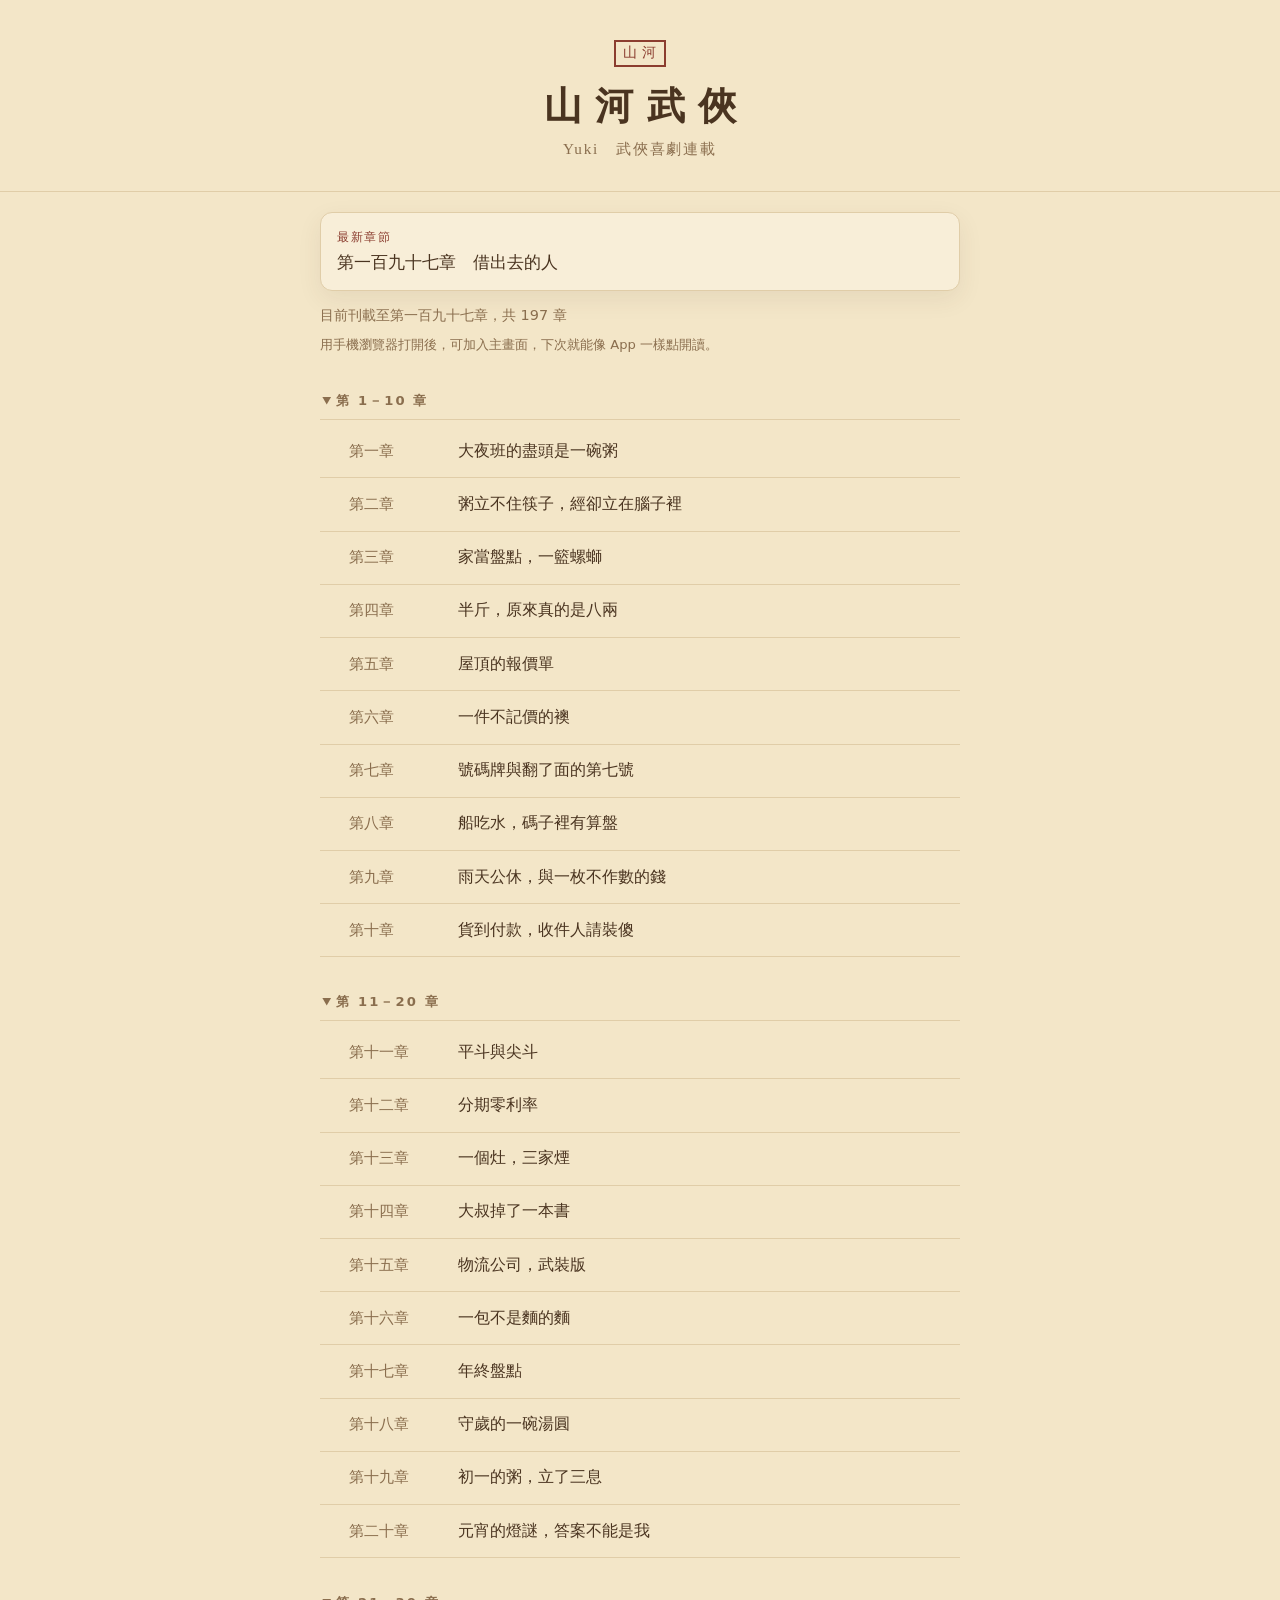
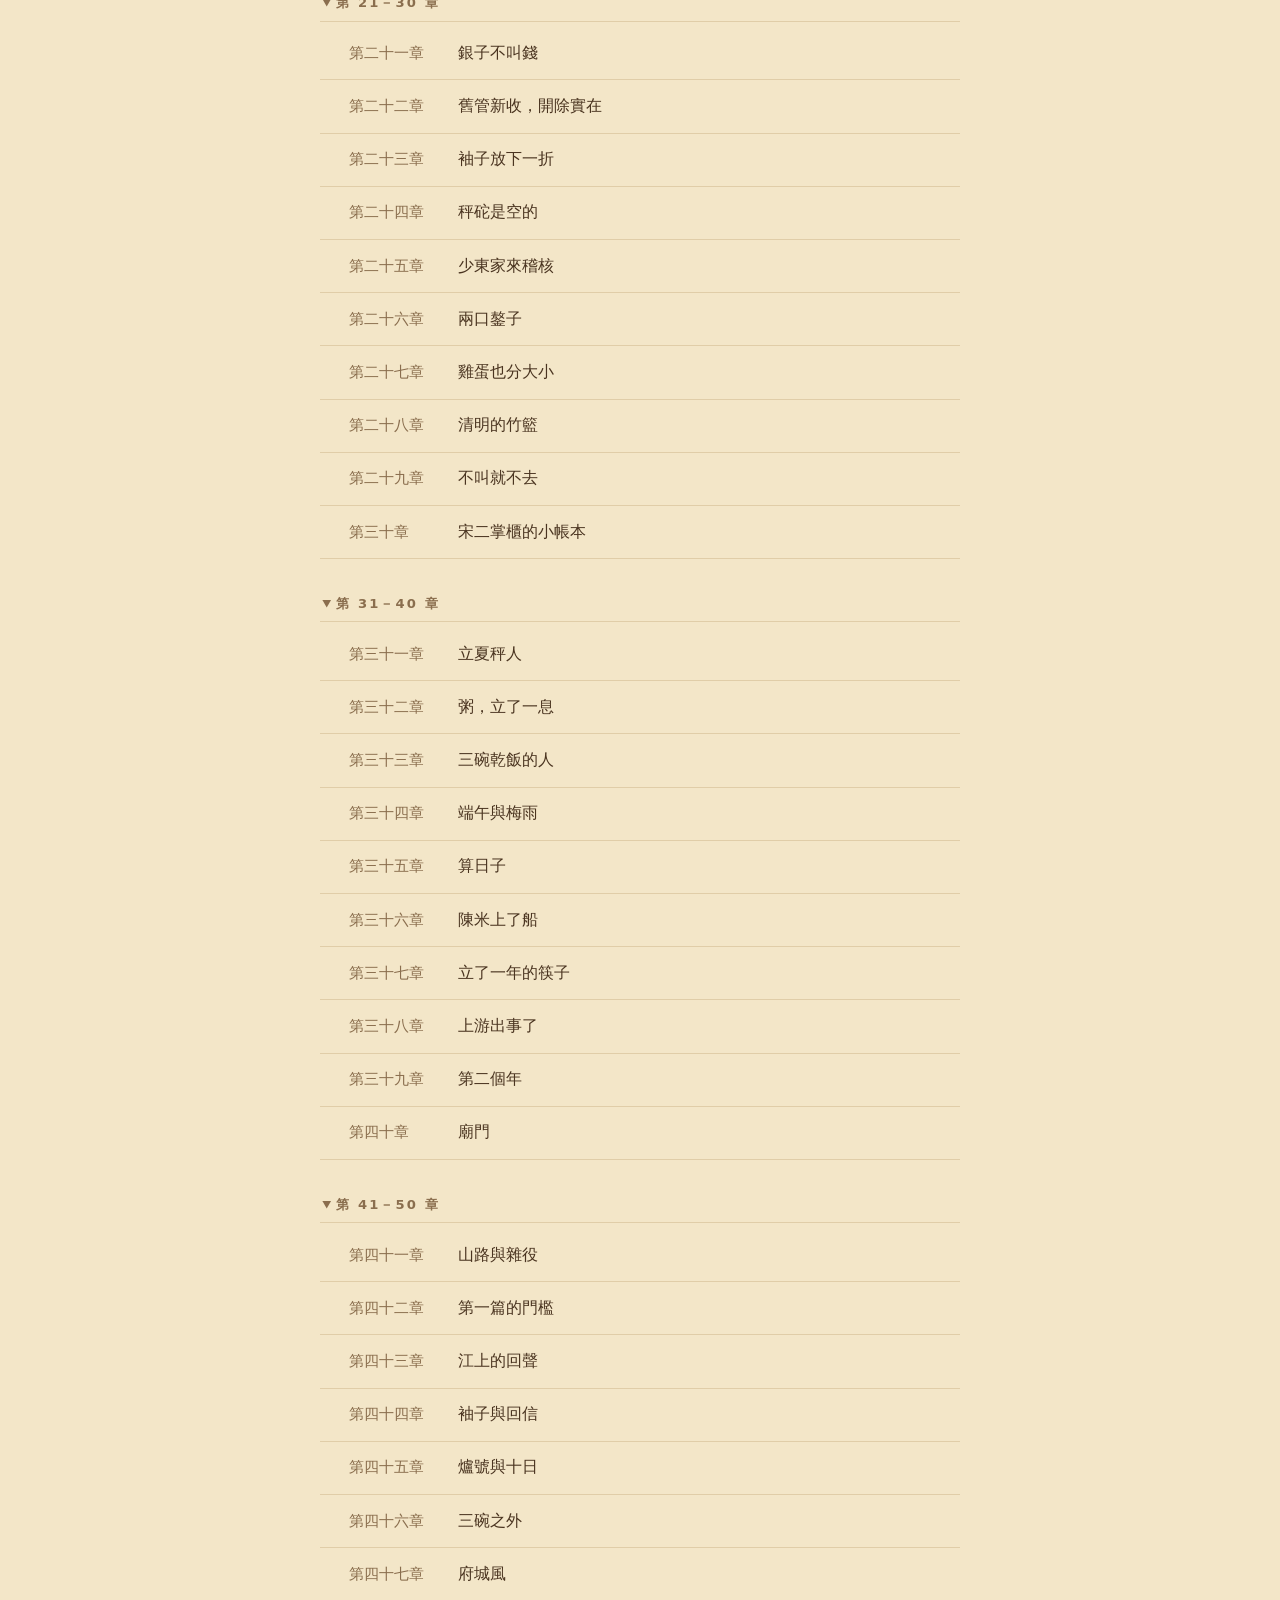
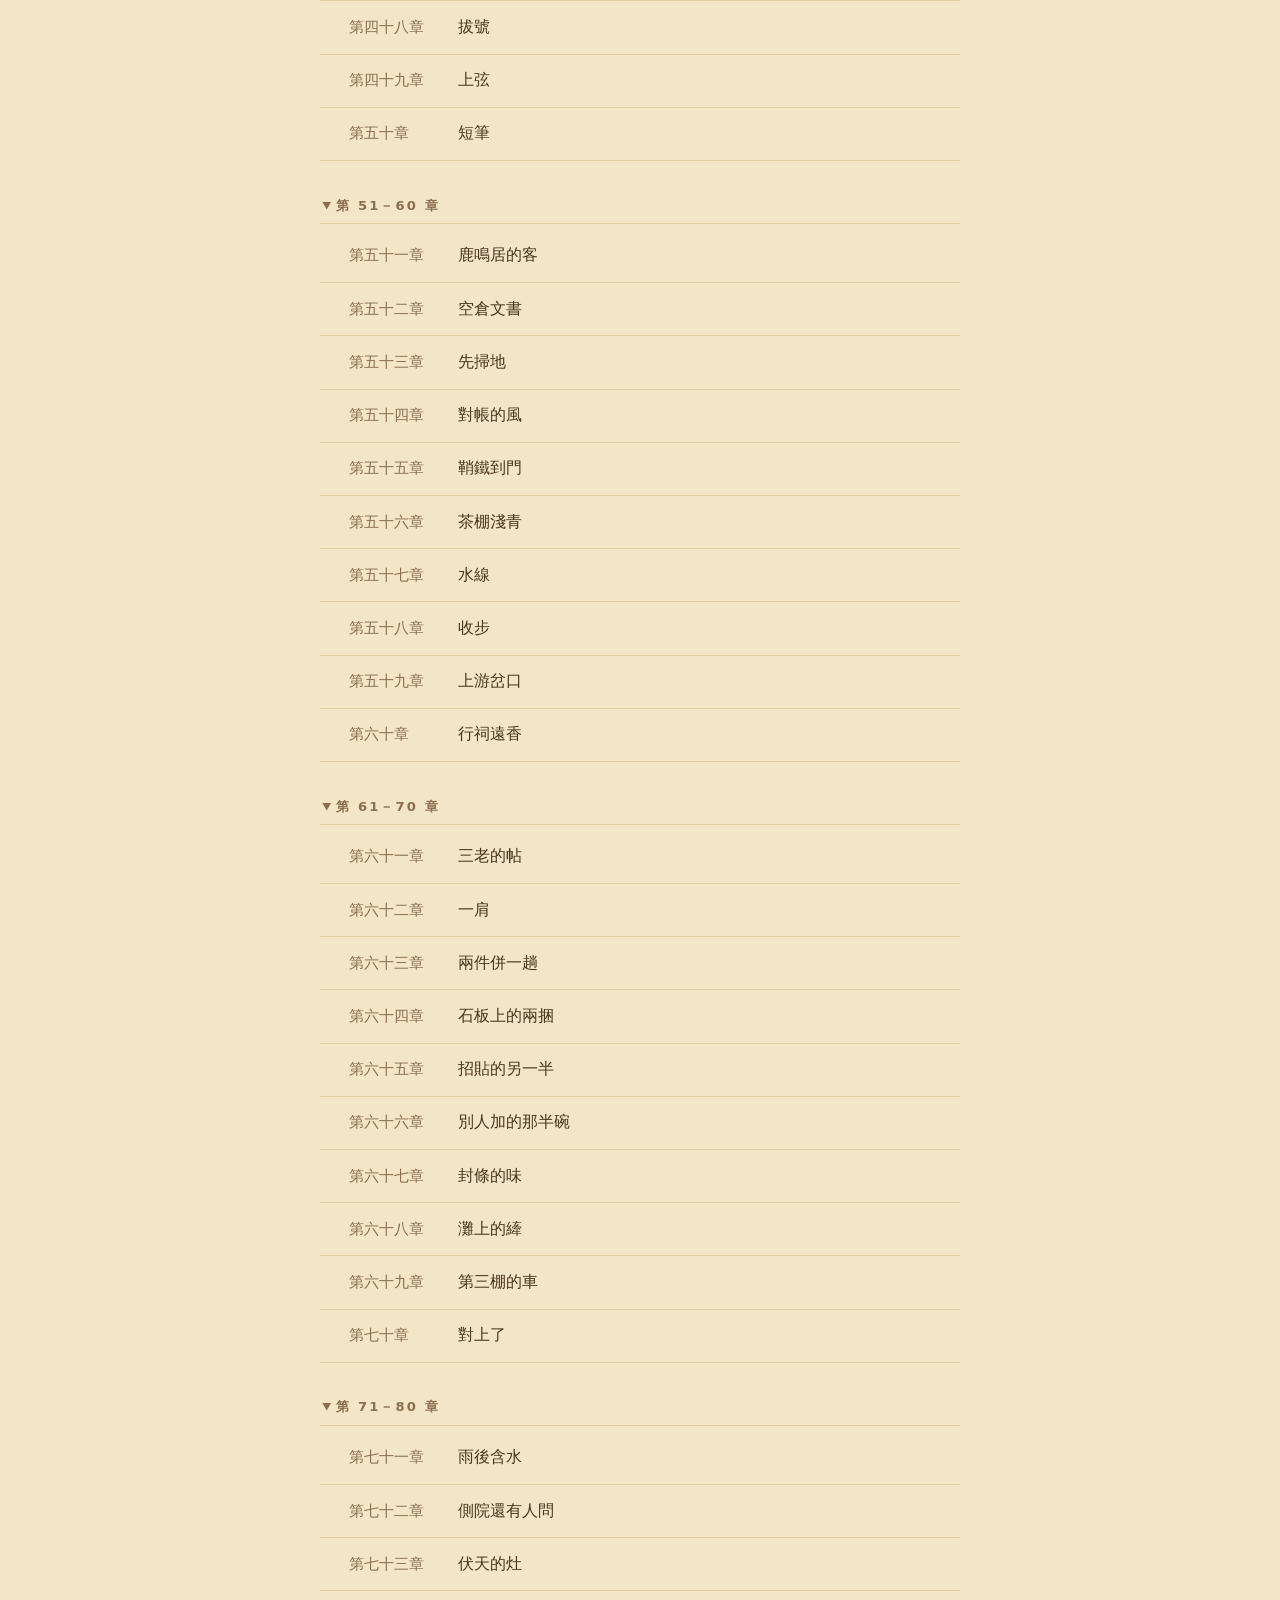
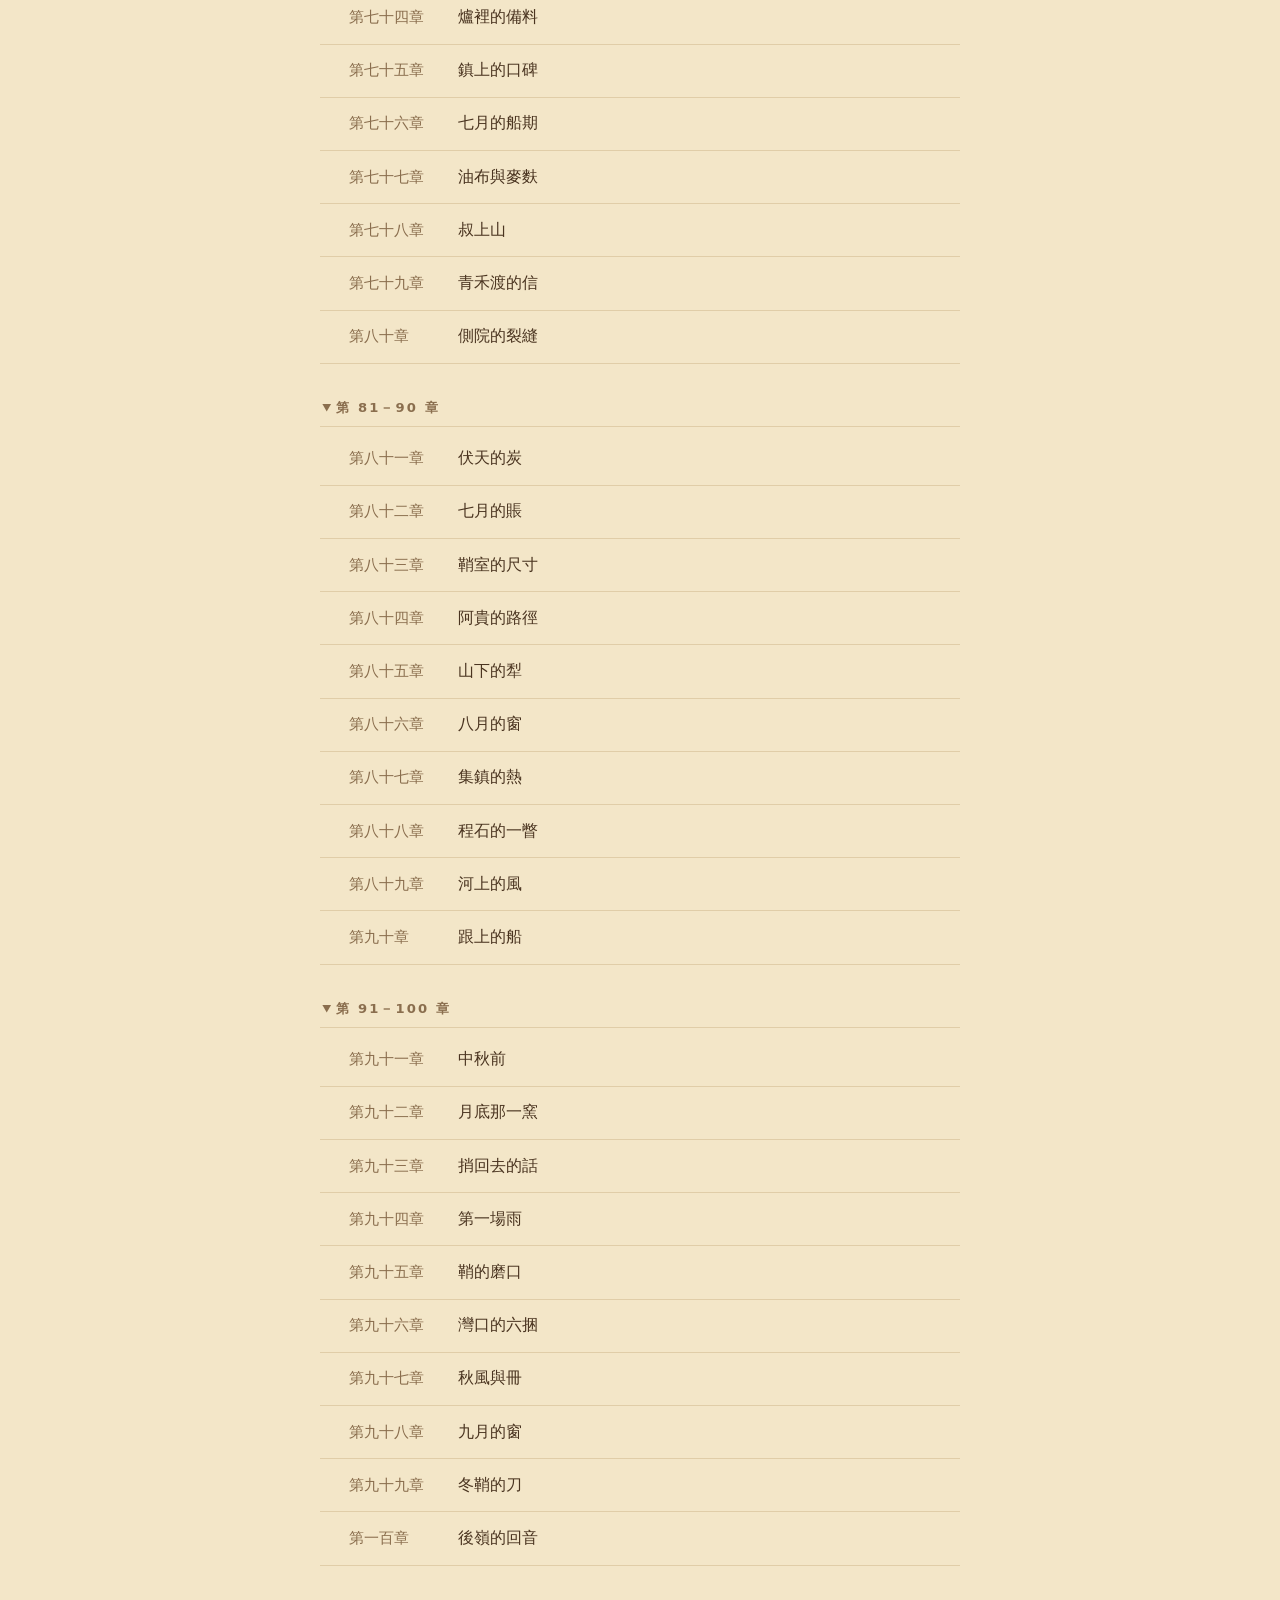
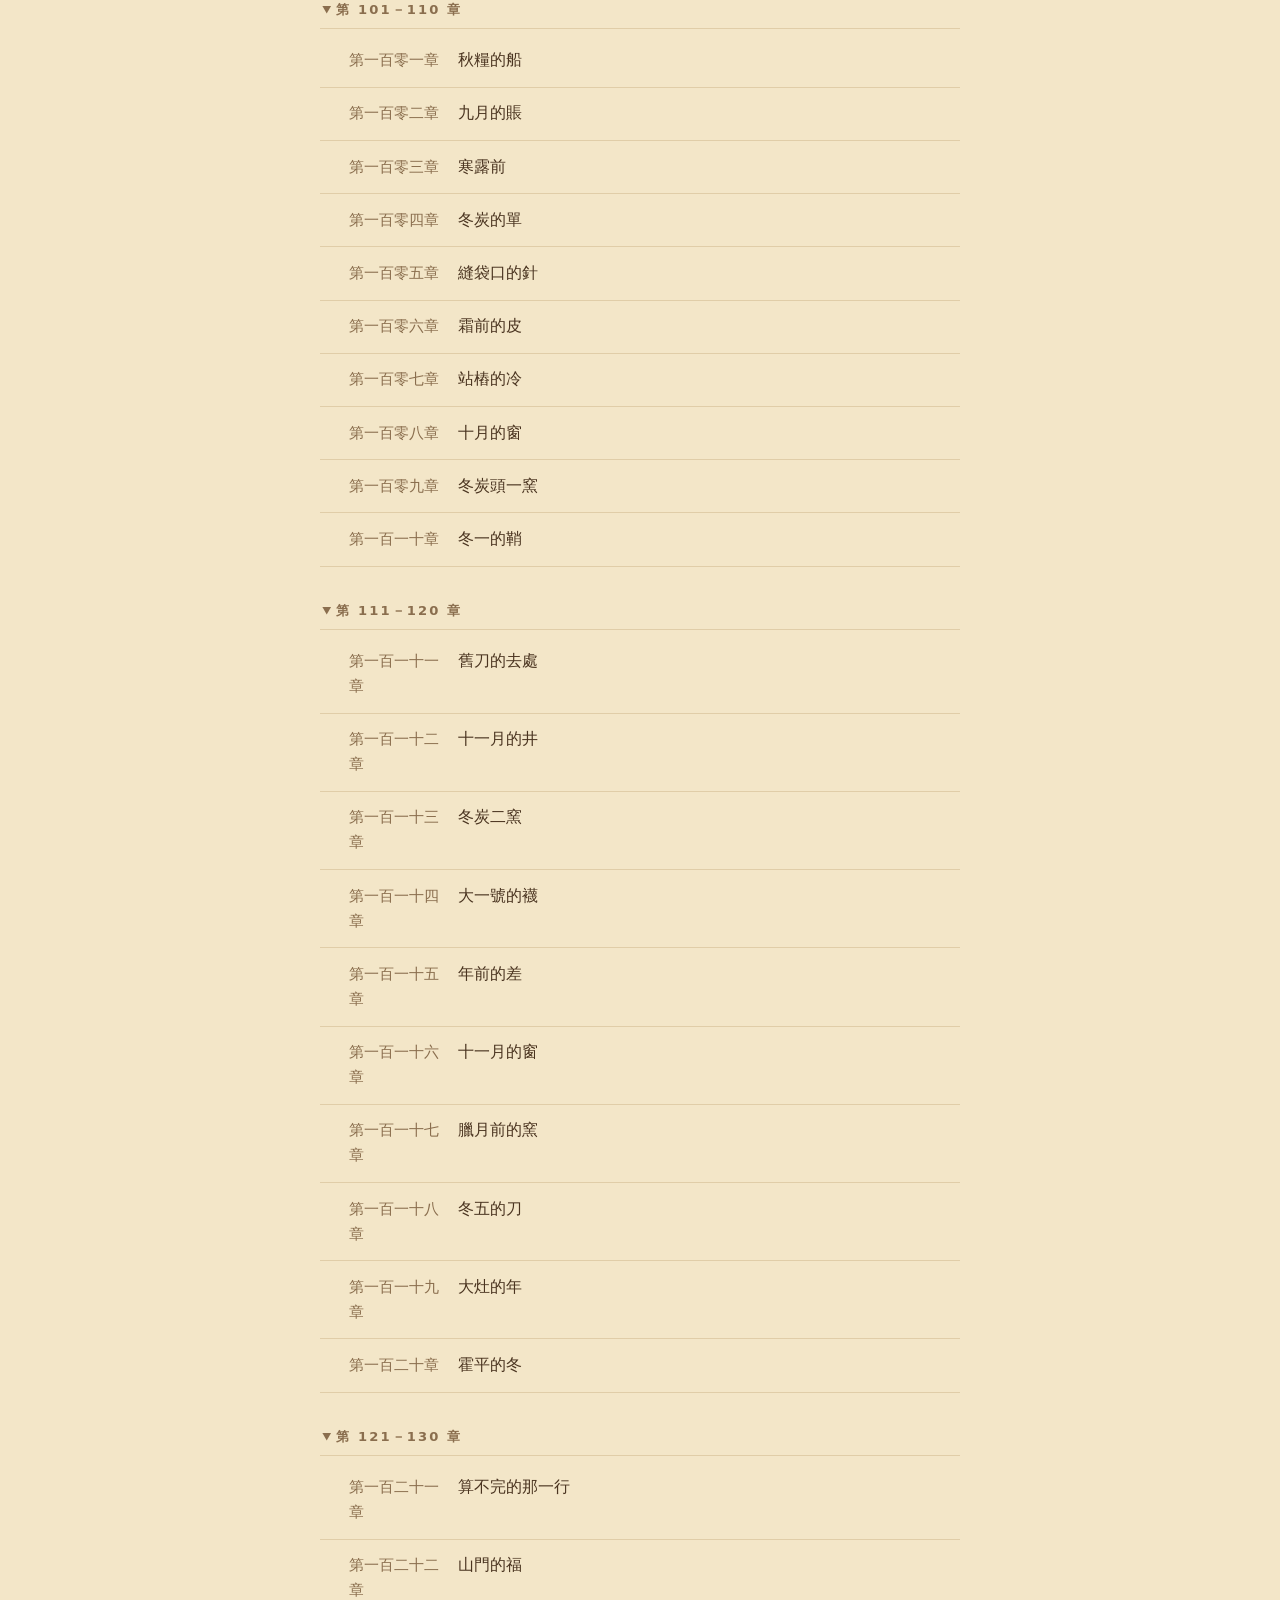
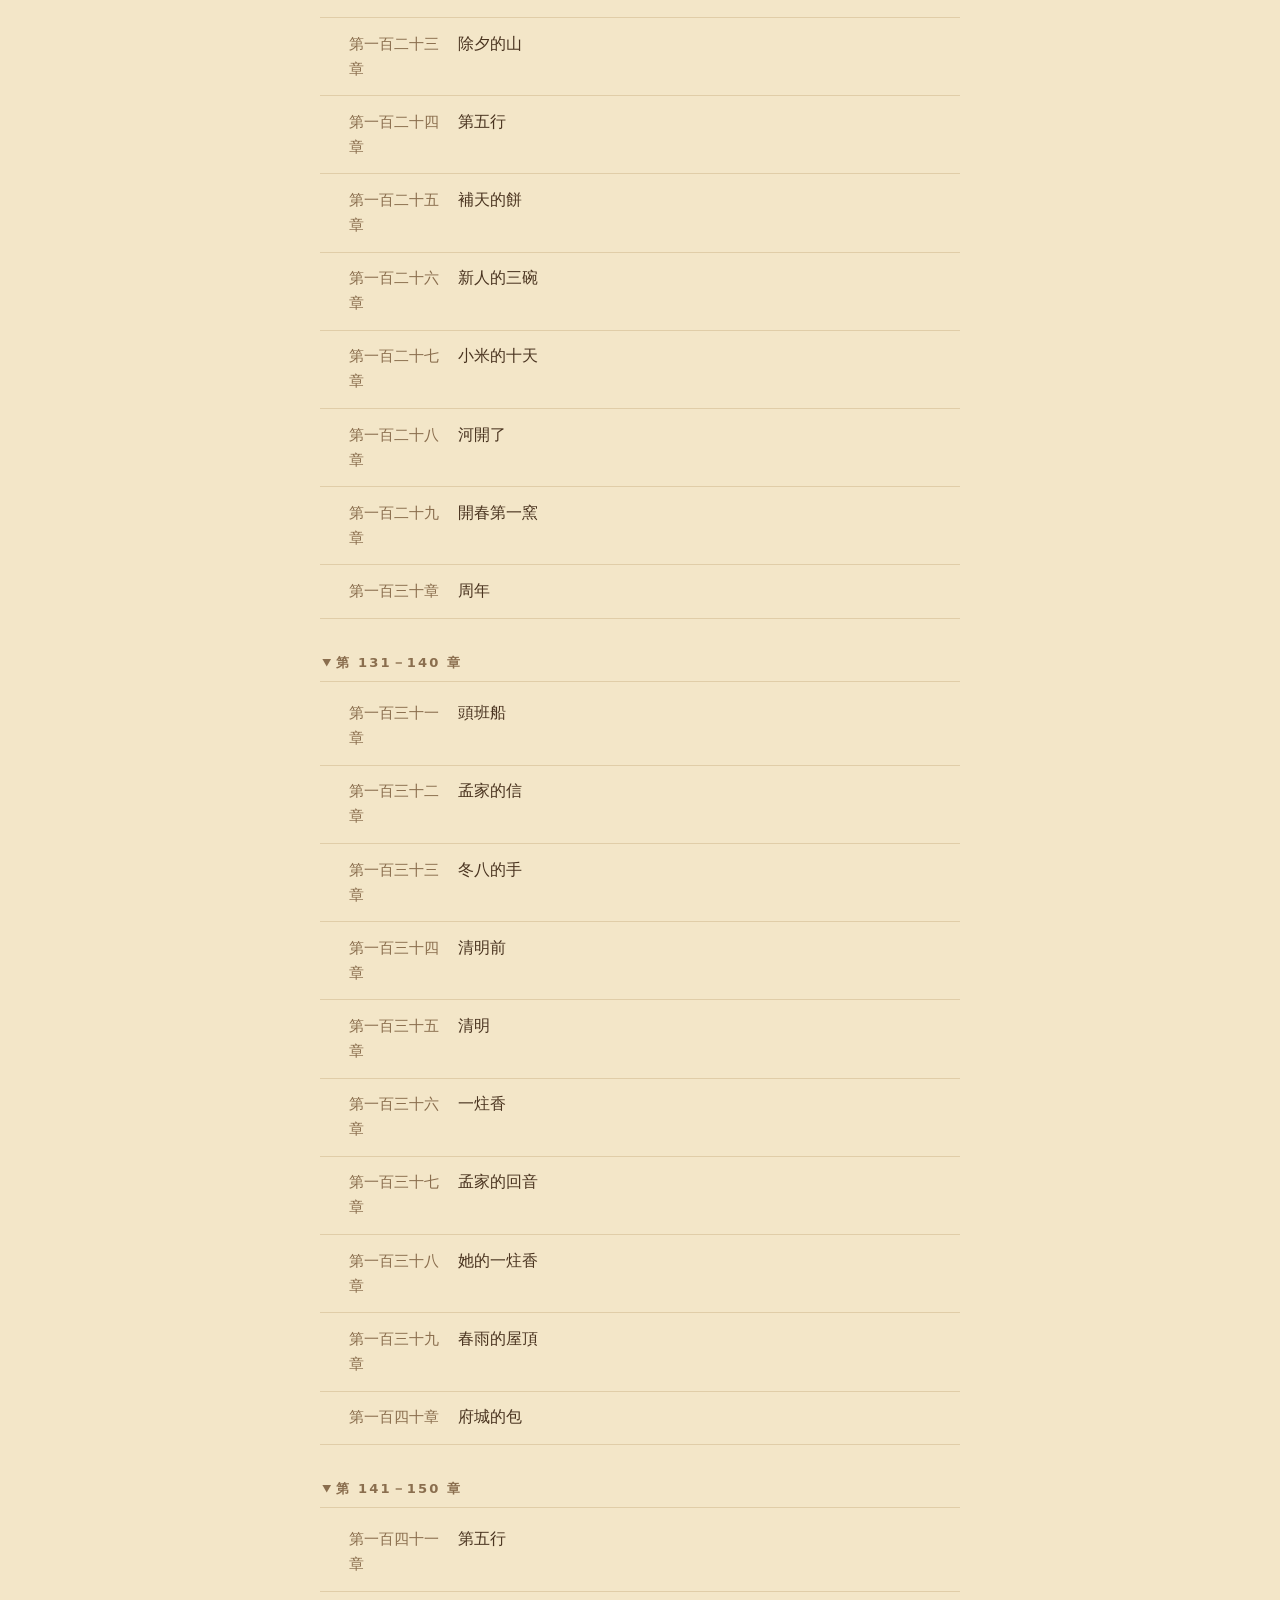
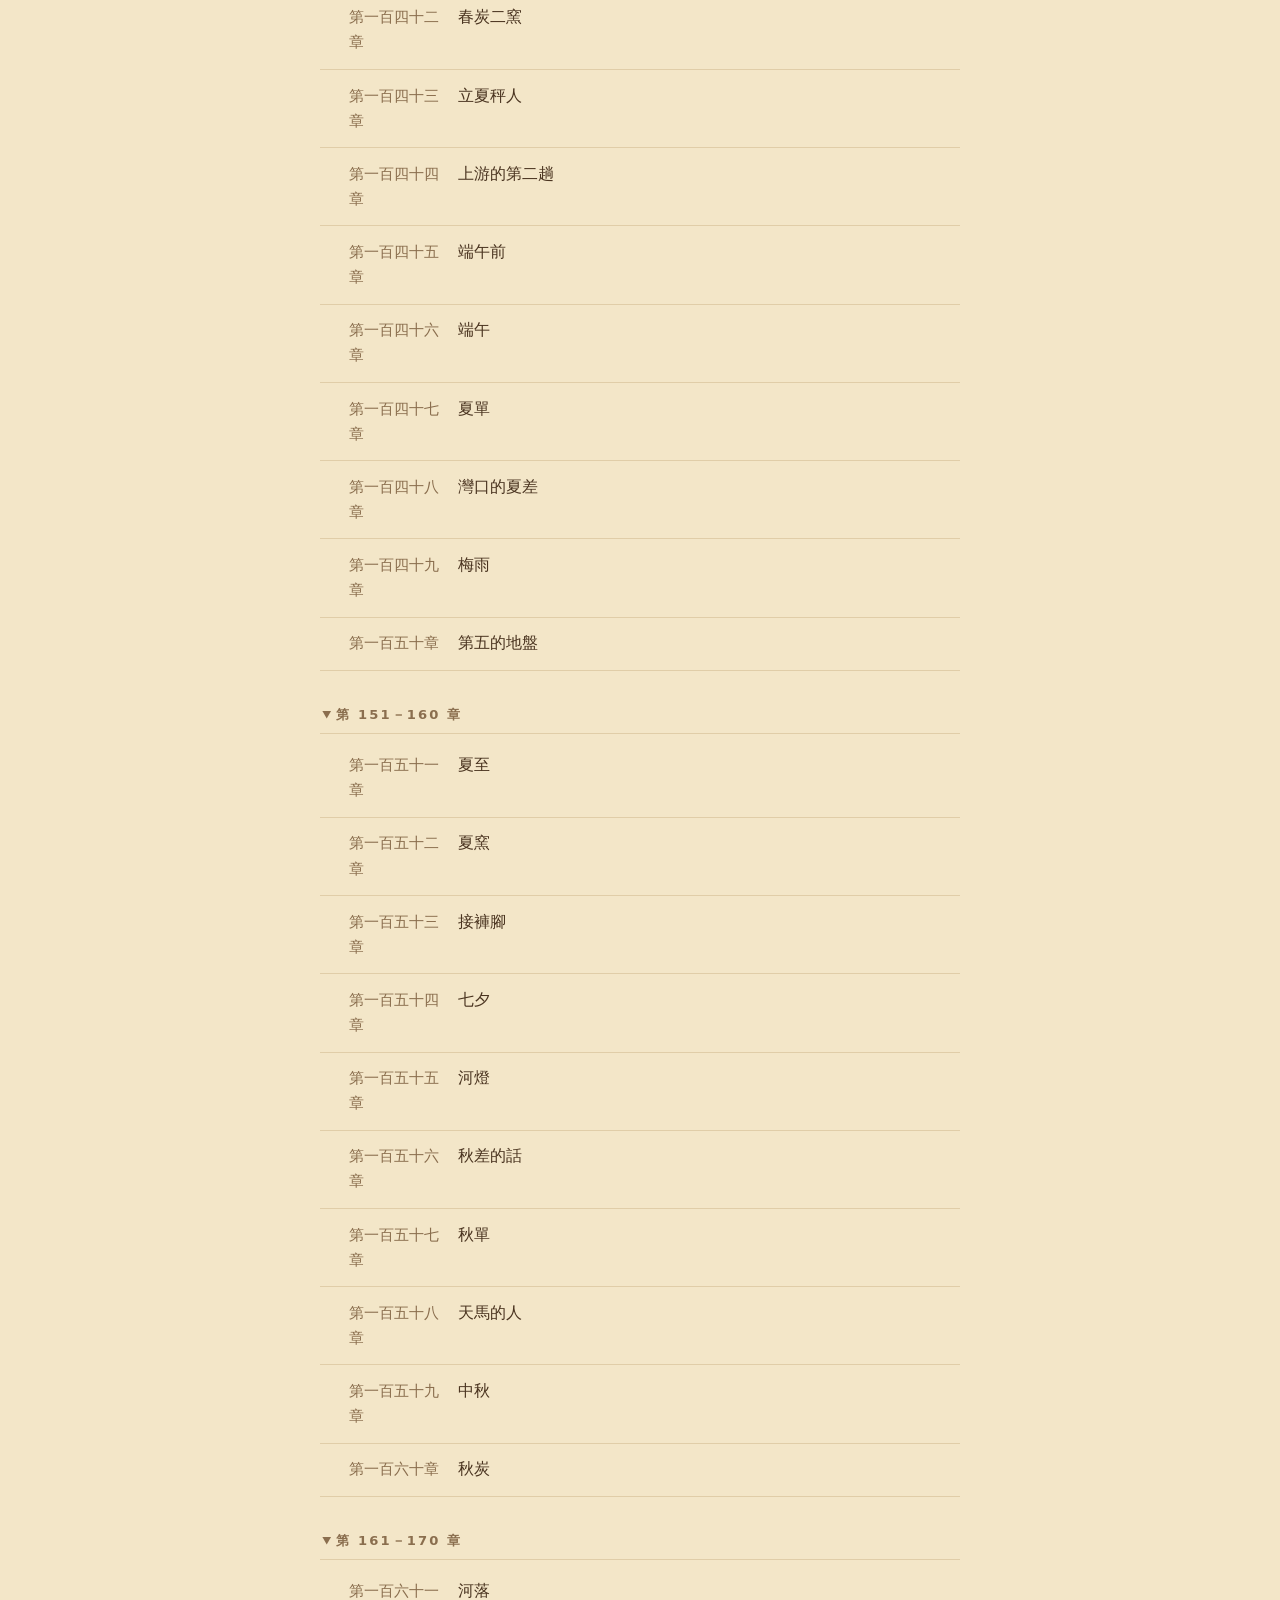
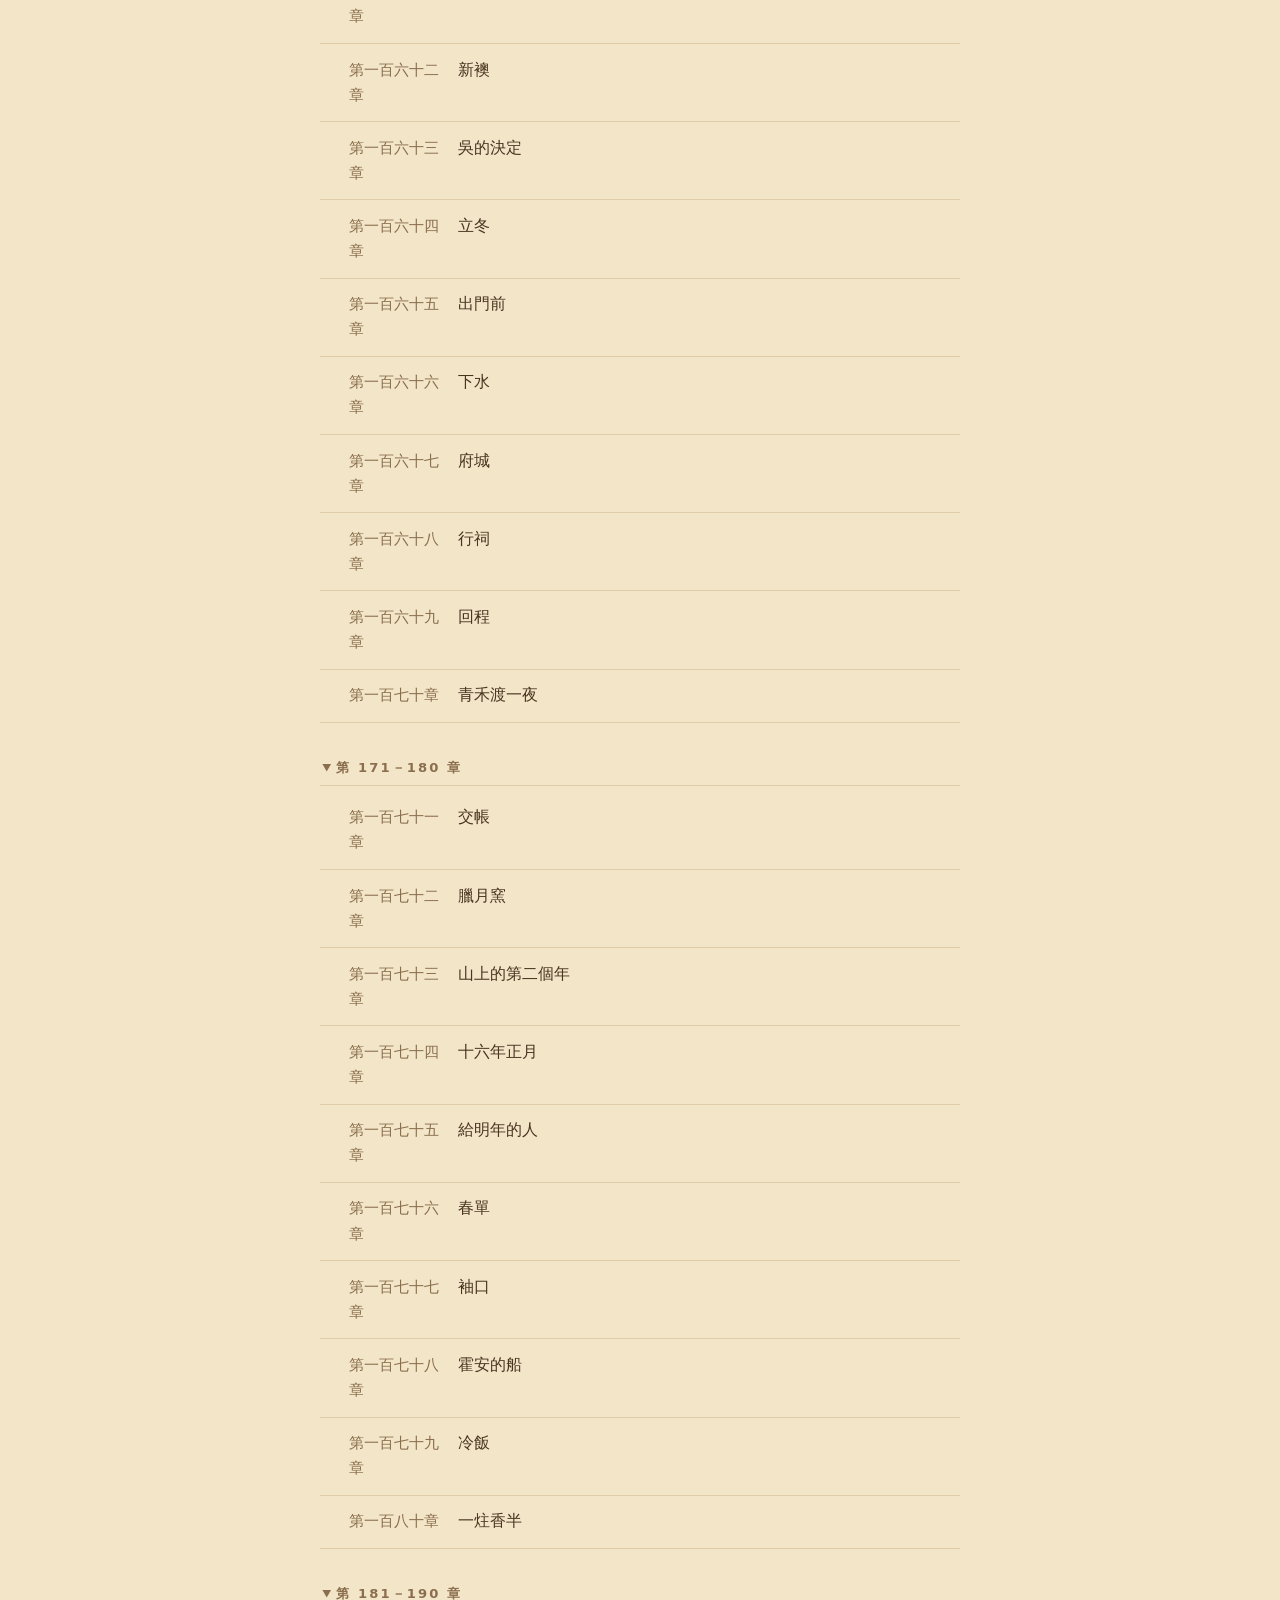
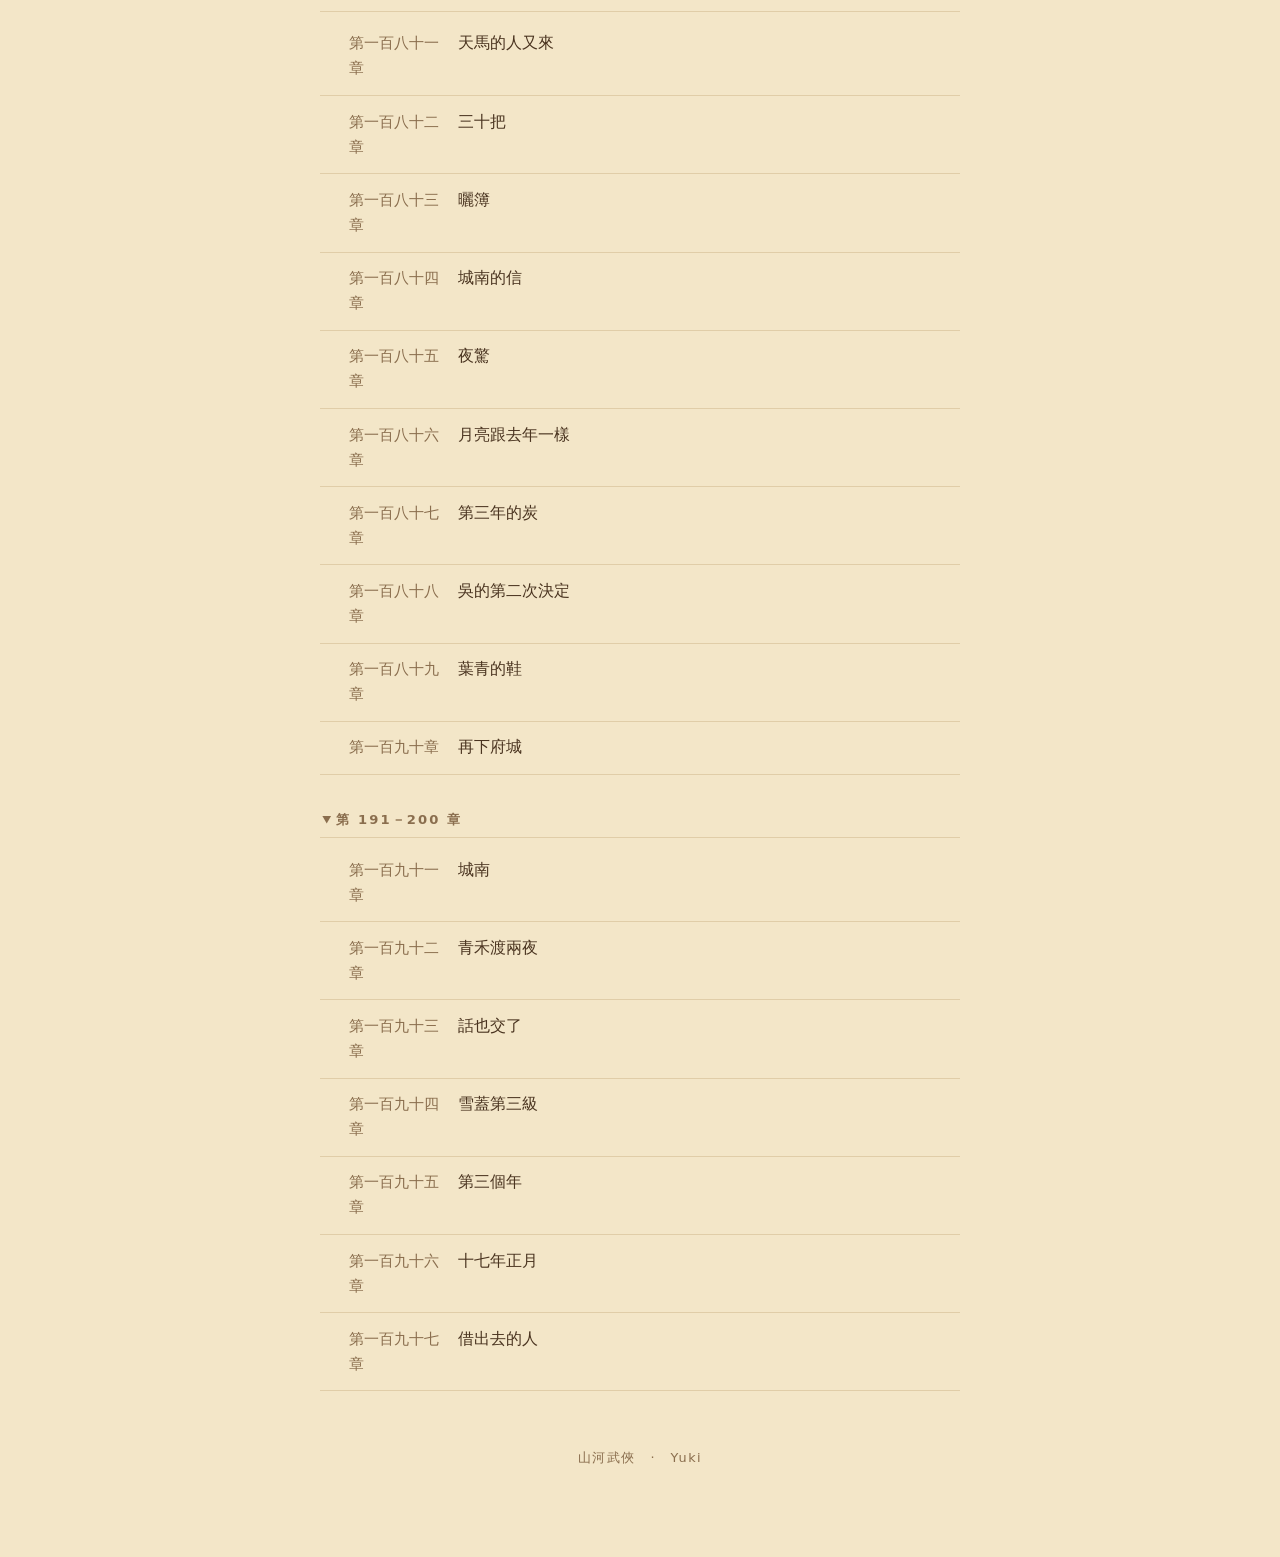
==== commit f092a84e: "公開至第一百九十七章（共 197 章），更新閱讀進度" ====
--- a/index.html
+++ b/index.html
@@ -40,13 +40,13 @@
       </div>
       <a id="continue-btn" class="continue-btn" href="./chapter.html">繼續閱讀</a>
     </div>
-    <a class="card" href="./chapter.html?n=190">
+    <a class="card" href="./chapter.html?n=197">
       <span class="kicker">最新章節</span>
-      <span class="card-title">第一百九十章　再下府城</span>
+      <span class="card-title">第一百九十七章　借出去的人</span>
     </a>
   </div>
 
-  <p class="meta">目前刊載至第一百九十章，共 190 章</p>
+  <p class="meta">目前刊載至第一百九十七章，共 197 章</p>
   <p id="homescreen-hint" class="hint">用手機瀏覽器打開後，可加入主畫面，下次就能像 App 一樣點開讀。</p>
 
   <section class="batch" id="batch-1">
@@ -372,6 +372,20 @@
     </ol>
   </details>
 </section>
+<section class="batch" id="batch-191">
+  <details open>
+    <summary>第 191－200 章</summary>
+    <ol start="191">
+      <li id="toc-ch-191" data-n="191"><a href="./chapter.html?n=191"><span class="ch-mark" aria-hidden="true"></span><span class="ch-label">第一百九十一章</span><span class="ch-title">城南</span></a></li>
+      <li id="toc-ch-192" data-n="192"><a href="./chapter.html?n=192"><span class="ch-mark" aria-hidden="true"></span><span class="ch-label">第一百九十二章</span><span class="ch-title">青禾渡兩夜</span></a></li>
+      <li id="toc-ch-193" data-n="193"><a href="./chapter.html?n=193"><span class="ch-mark" aria-hidden="true"></span><span class="ch-label">第一百九十三章</span><span class="ch-title">話也交了</span></a></li>
+      <li id="toc-ch-194" data-n="194"><a href="./chapter.html?n=194"><span class="ch-mark" aria-hidden="true"></span><span class="ch-label">第一百九十四章</span><span class="ch-title">雪蓋第三級</span></a></li>
+      <li id="toc-ch-195" data-n="195"><a href="./chapter.html?n=195"><span class="ch-mark" aria-hidden="true"></span><span class="ch-label">第一百九十五章</span><span class="ch-title">第三個年</span></a></li>
+      <li id="toc-ch-196" data-n="196"><a href="./chapter.html?n=196"><span class="ch-mark" aria-hidden="true"></span><span class="ch-label">第一百九十六章</span><span class="ch-title">十七年正月</span></a></li>
+      <li id="toc-ch-197" data-n="197"><a href="./chapter.html?n=197"><span class="ch-mark" aria-hidden="true"></span><span class="ch-label">第一百九十七章</span><span class="ch-title">借出去的人</span></a></li>
+    </ol>
+  </details>
+</section>
 
 
   <footer class="site-footer">山河武俠　·　Yuki</footer>
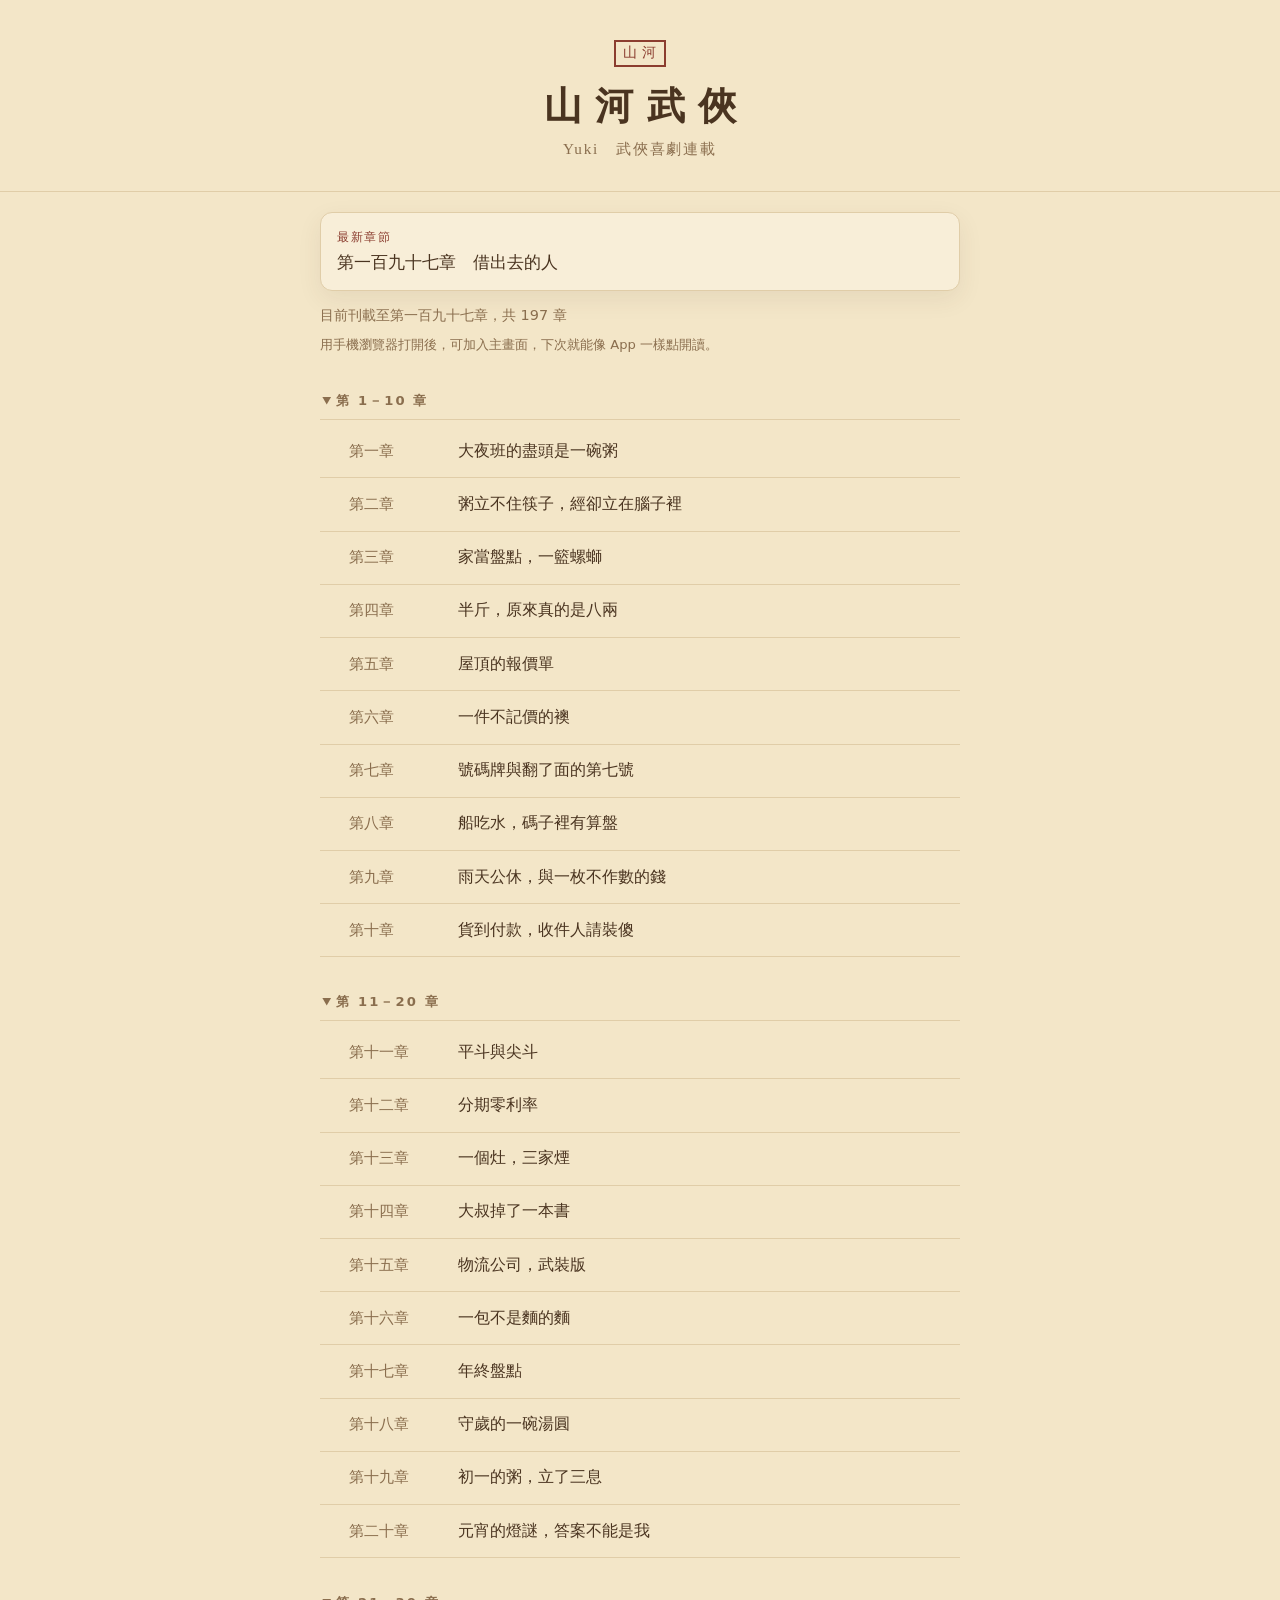
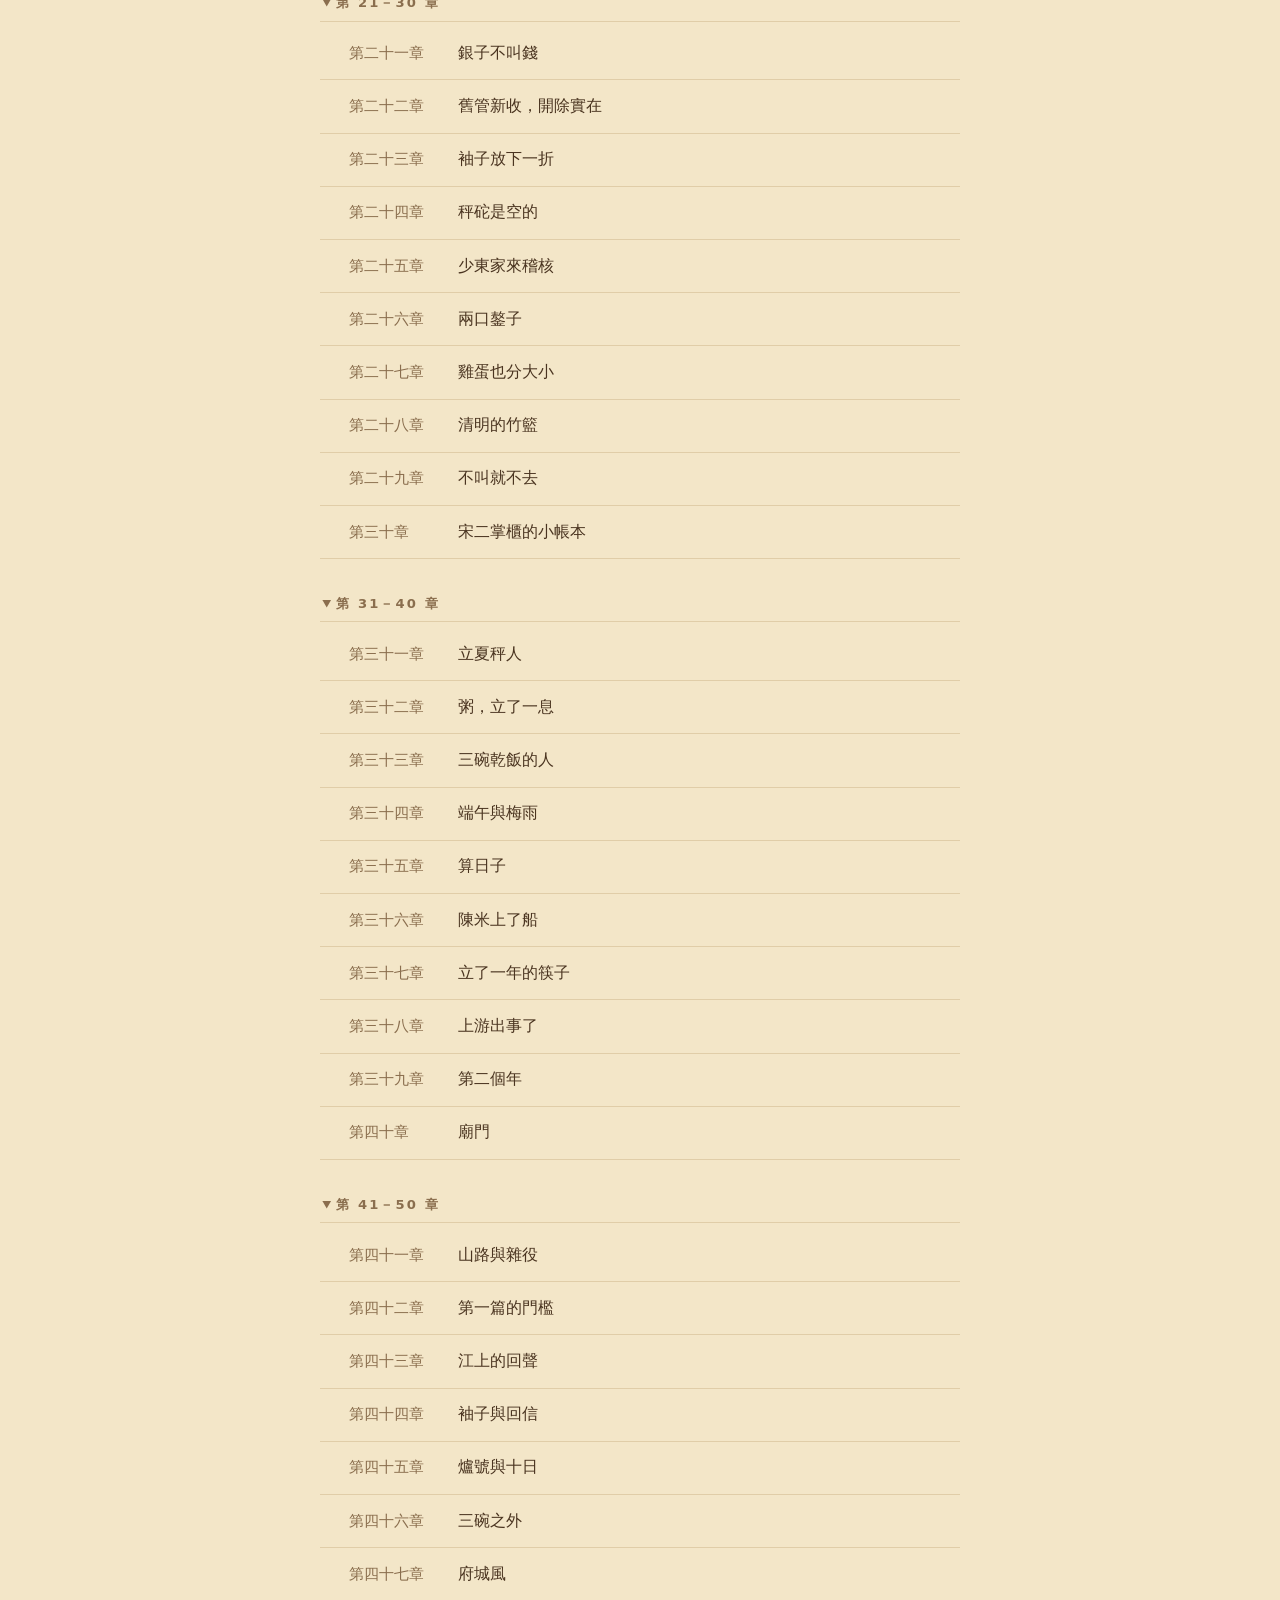
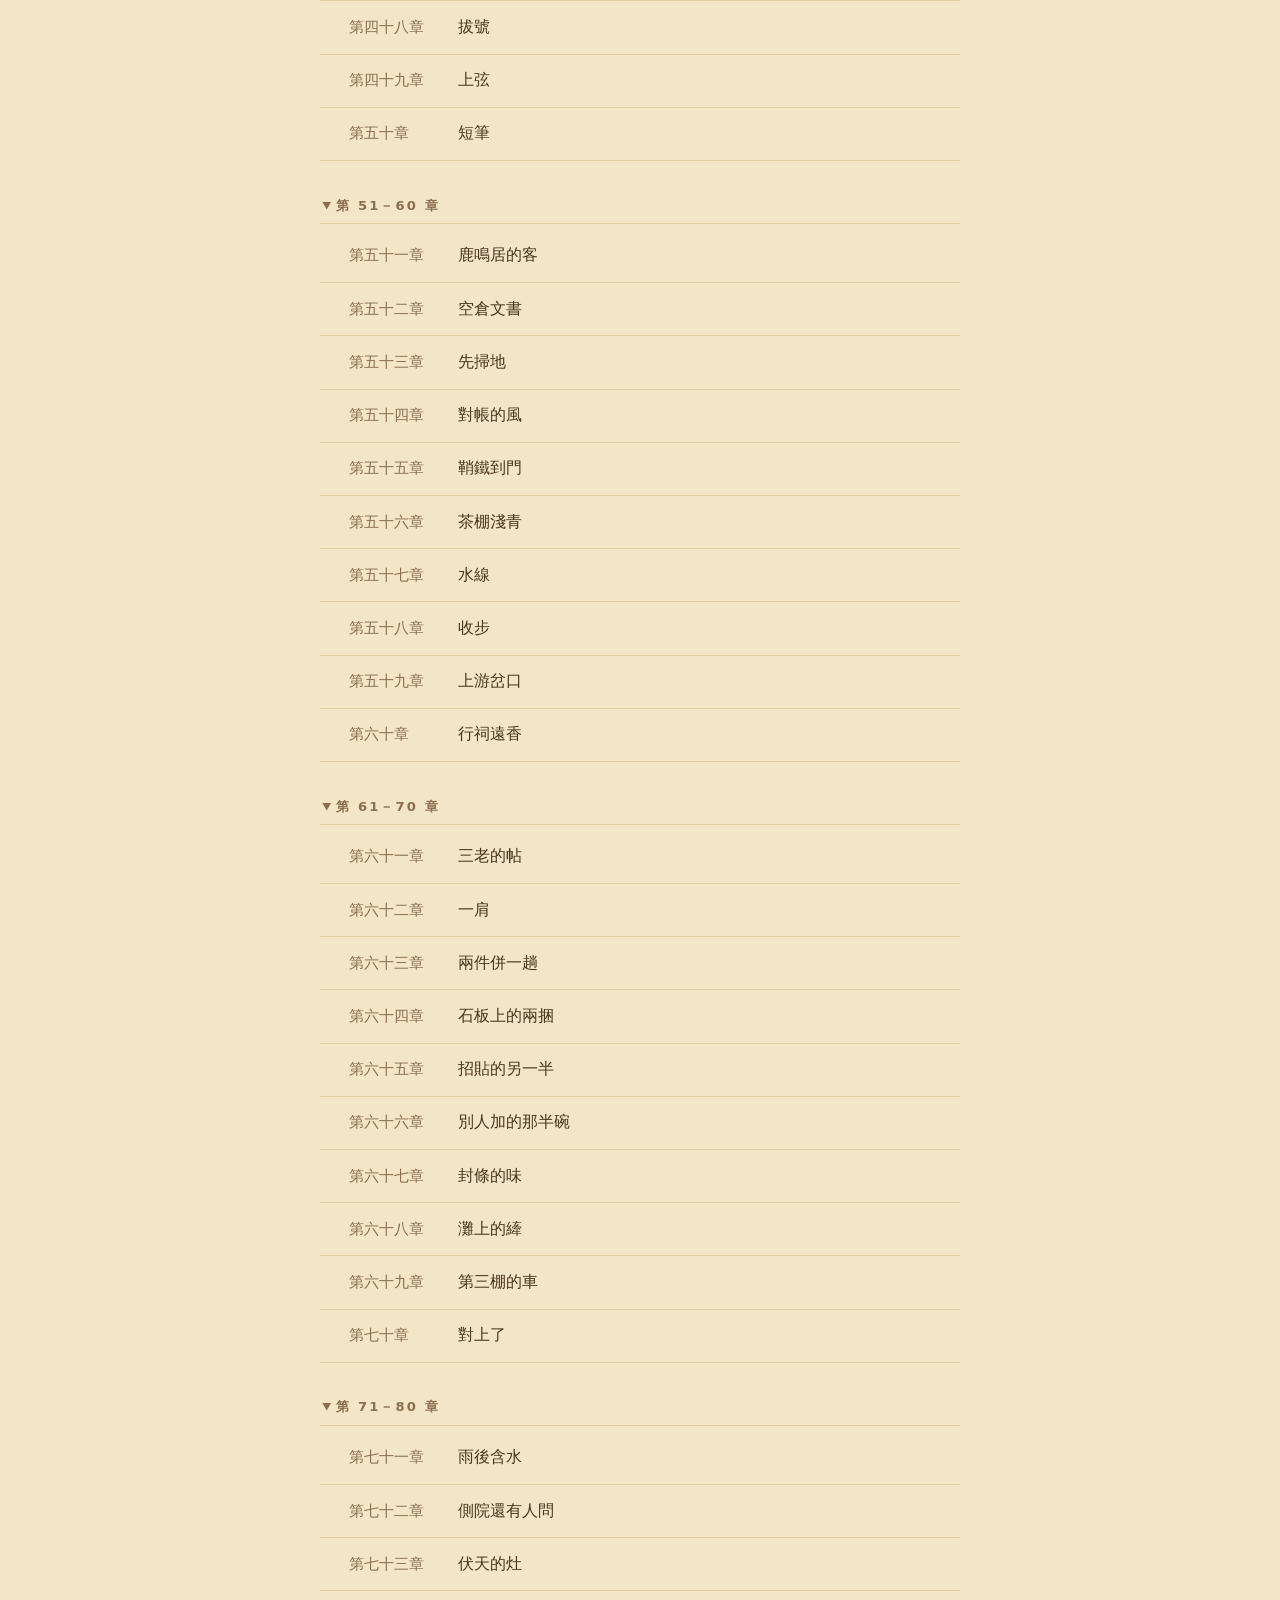
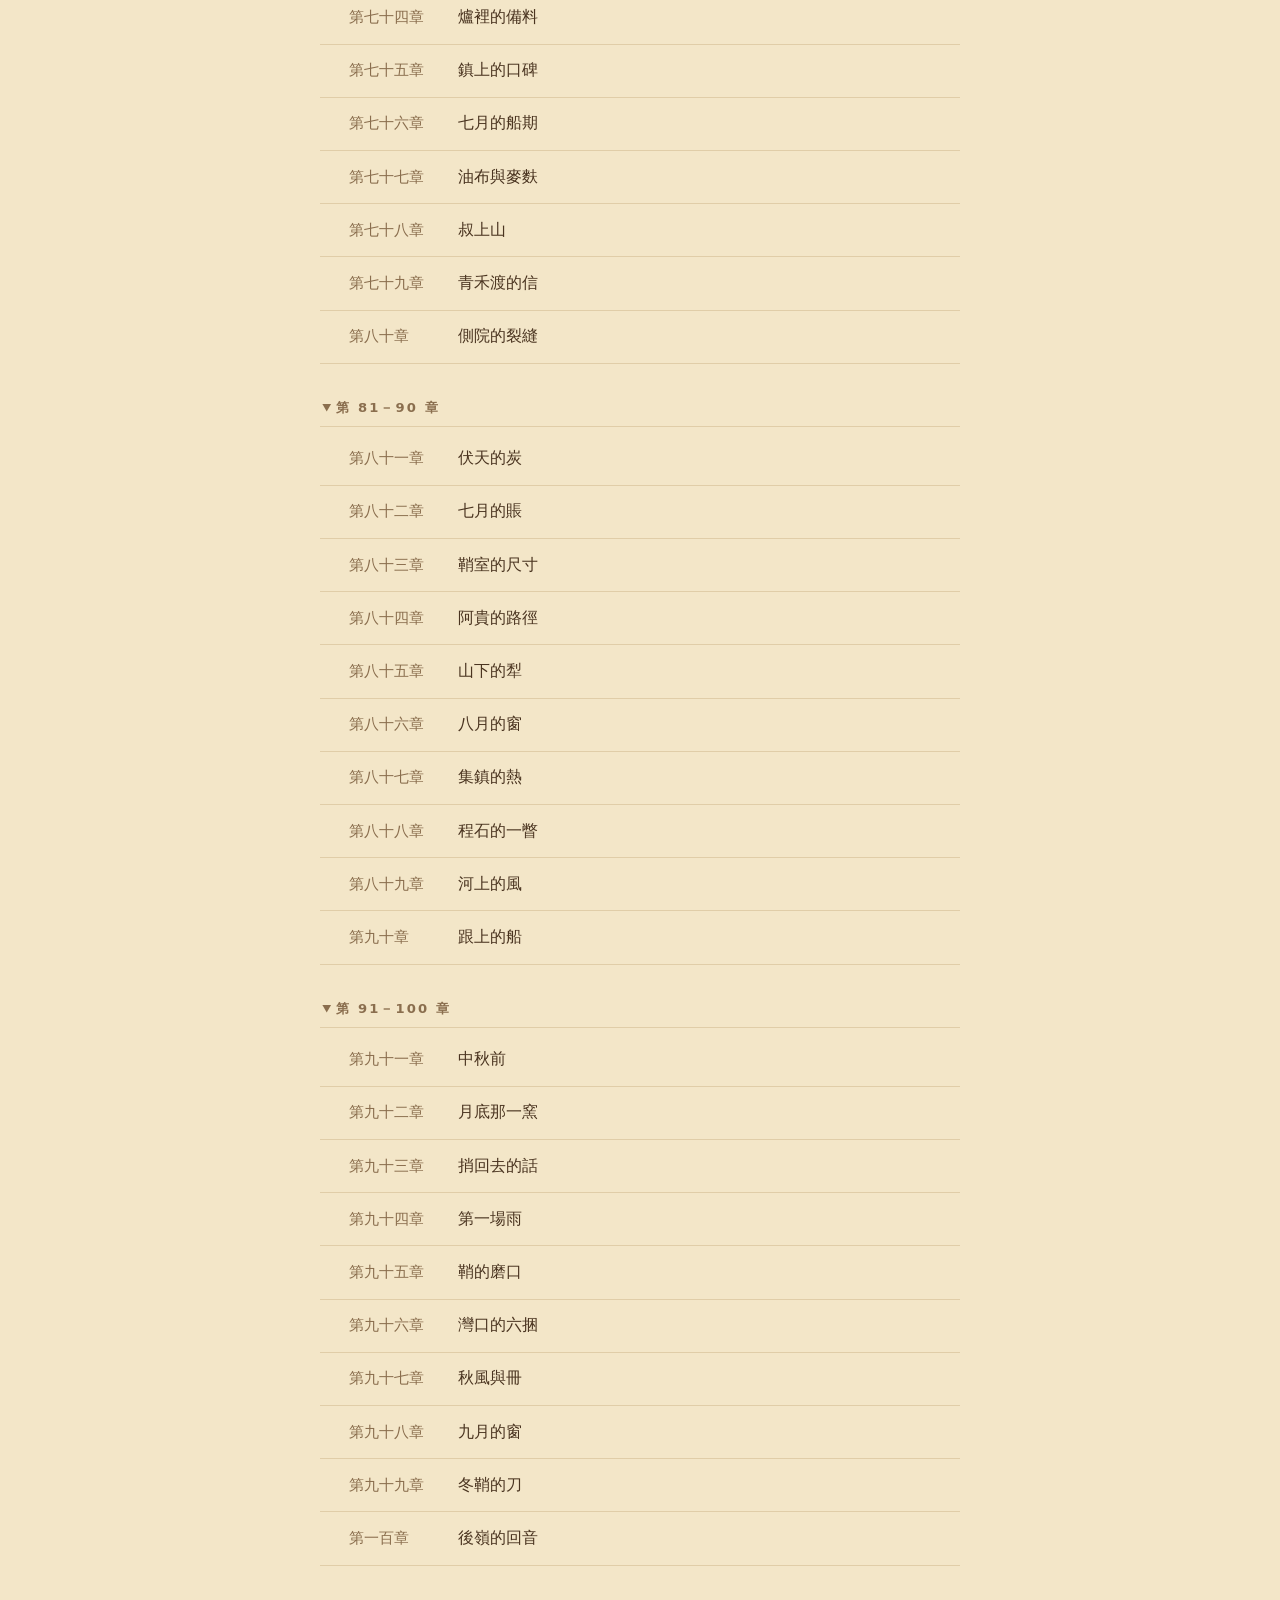
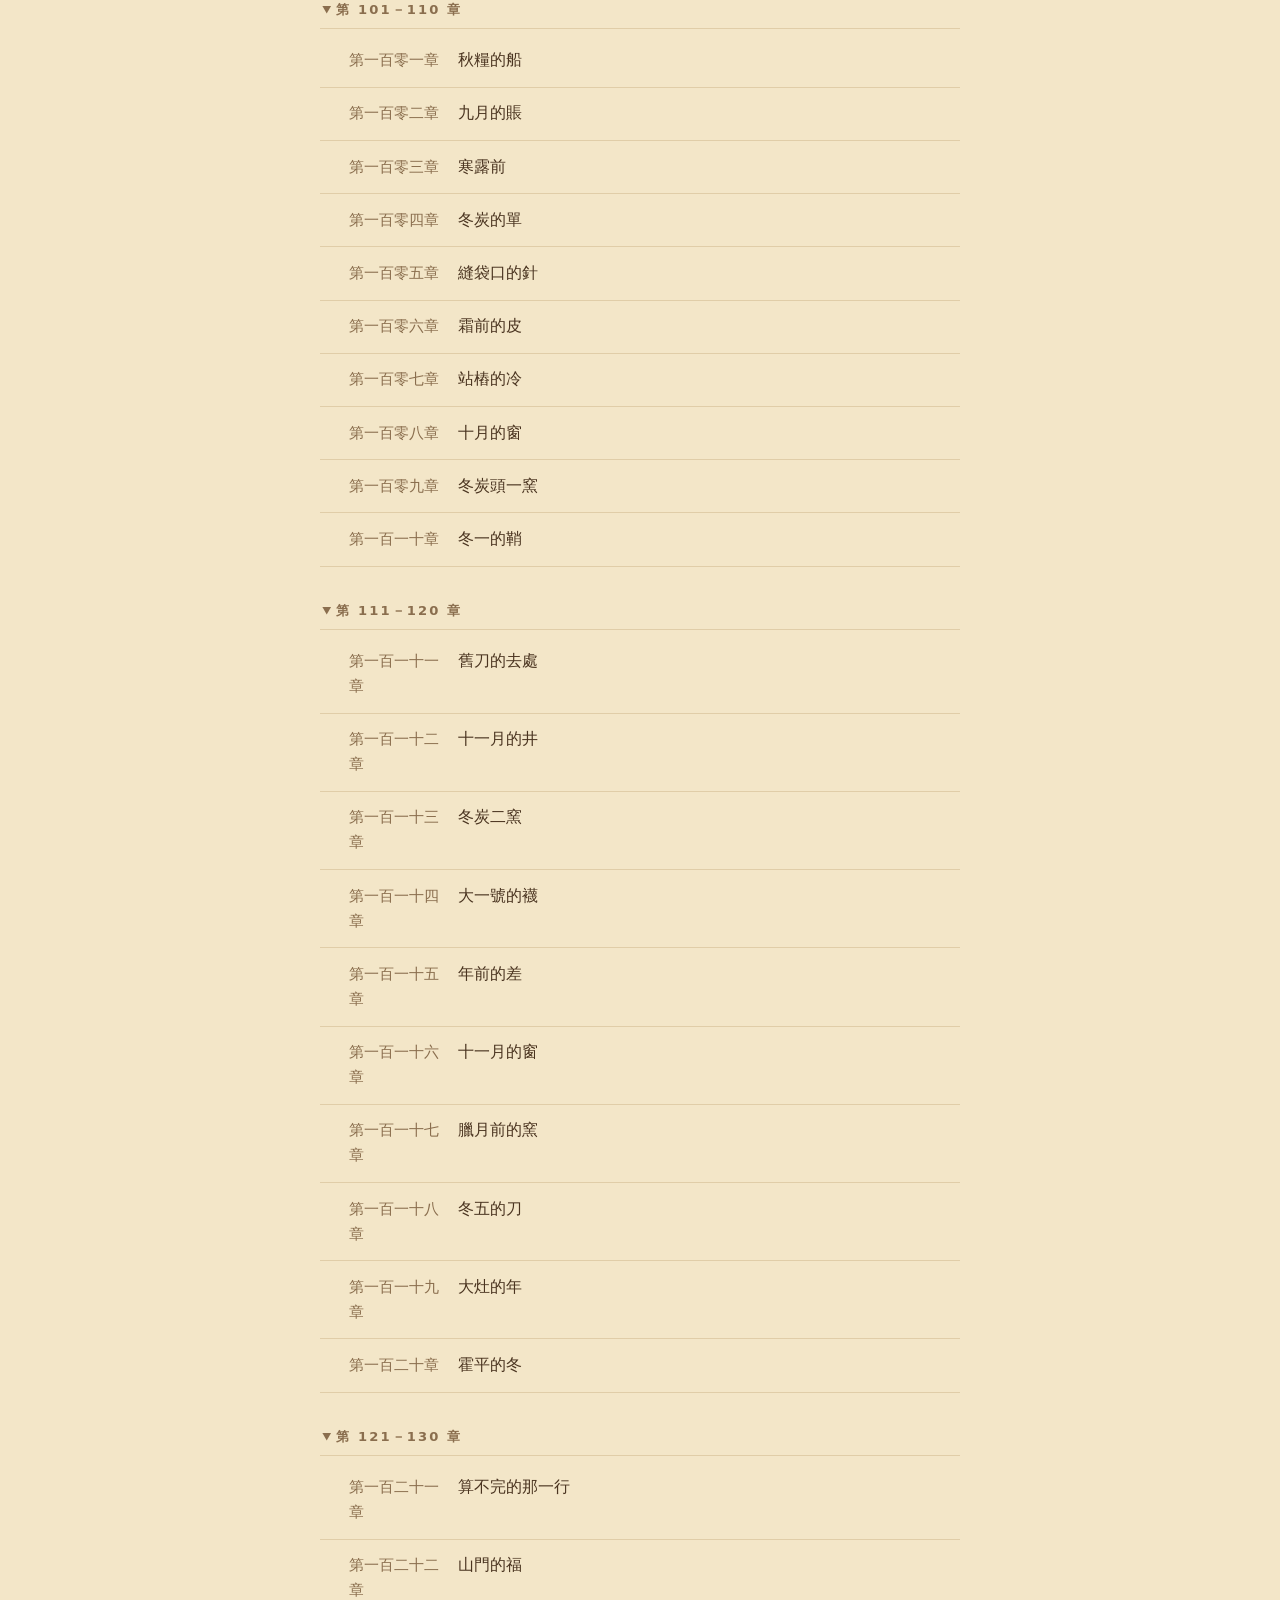
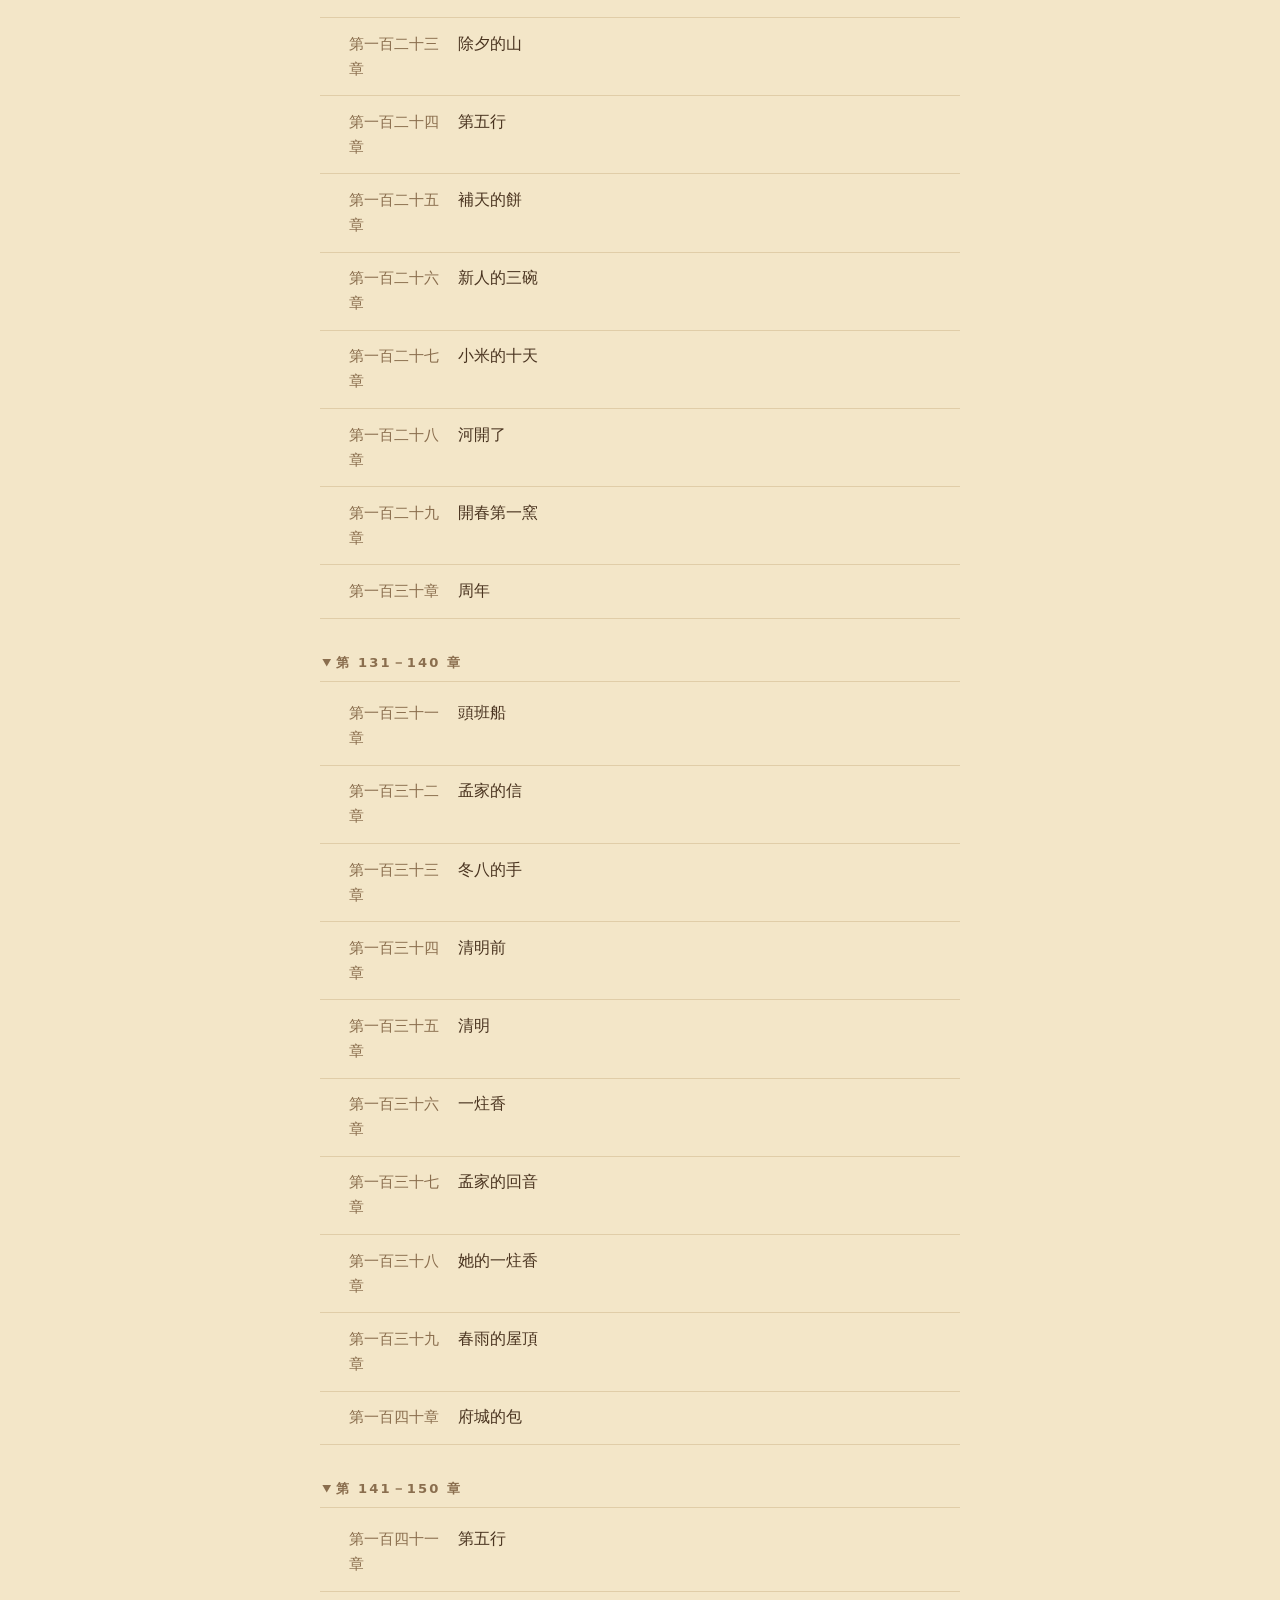
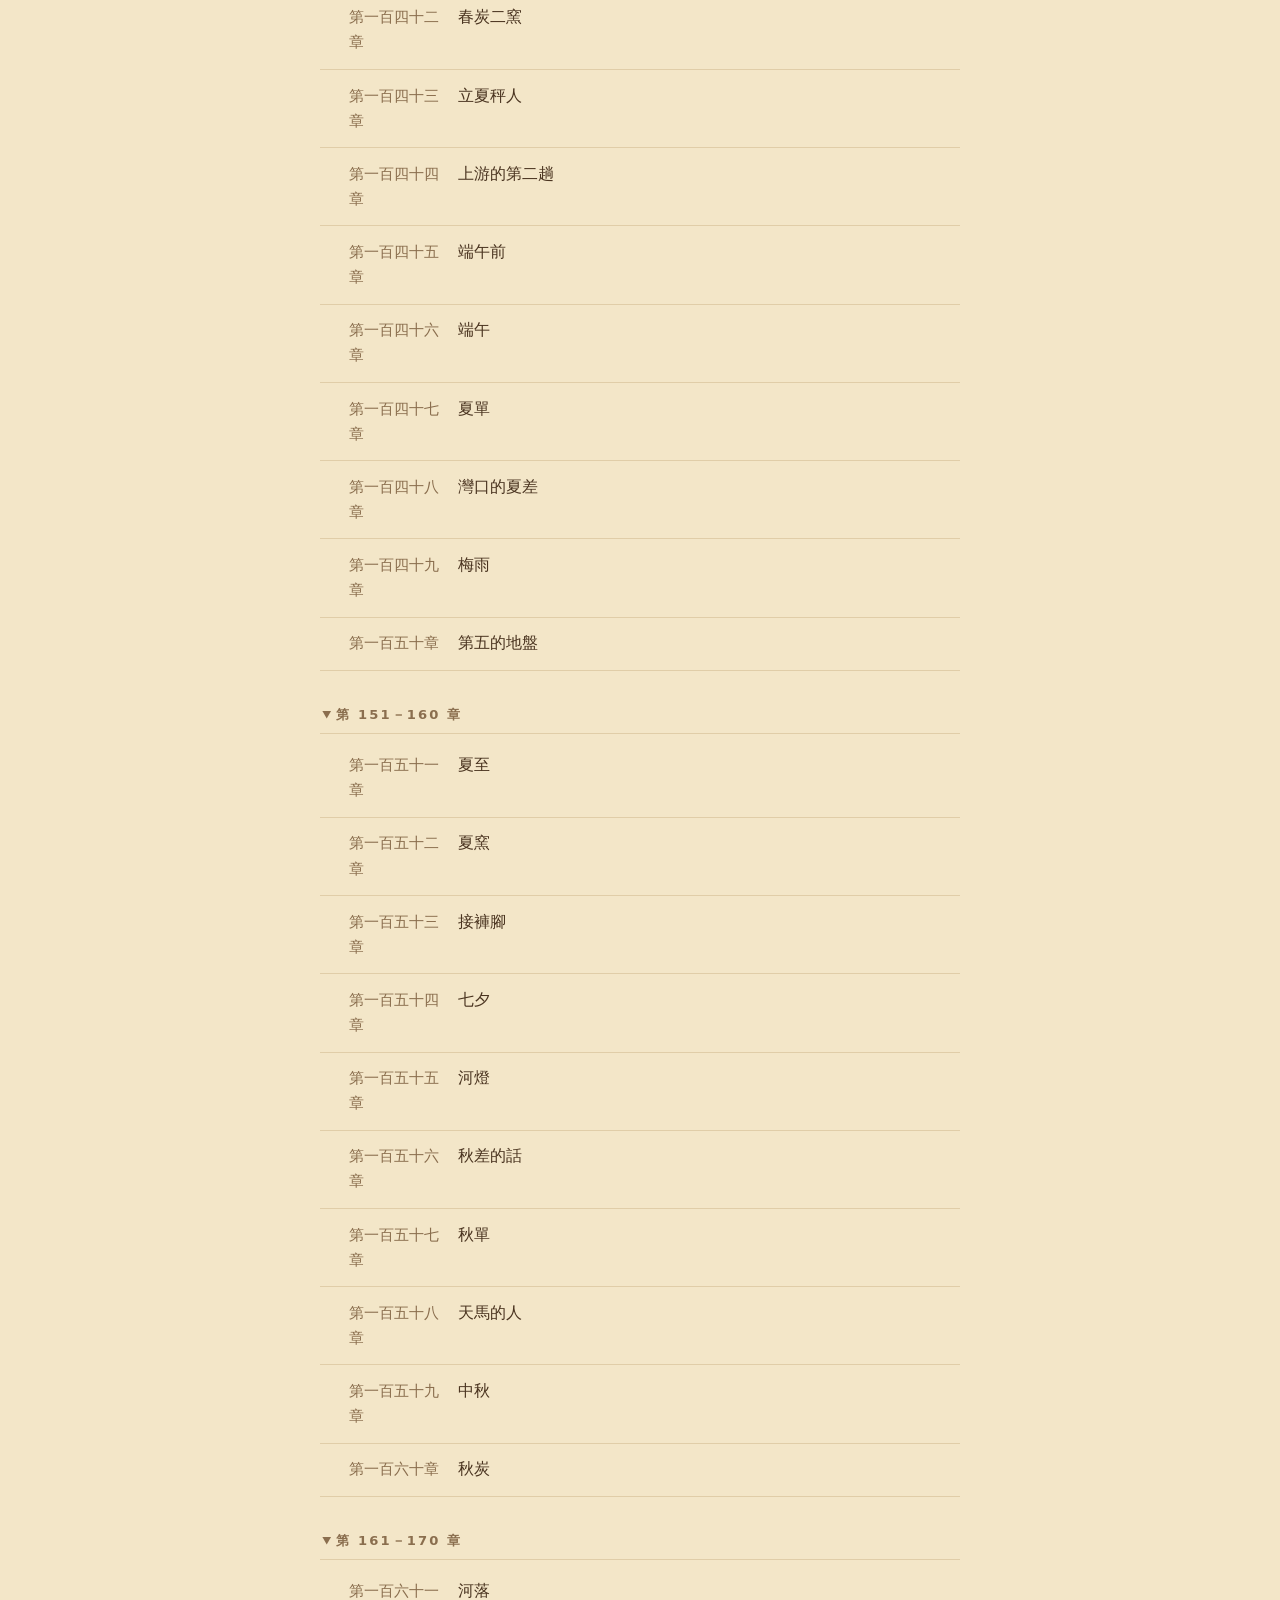
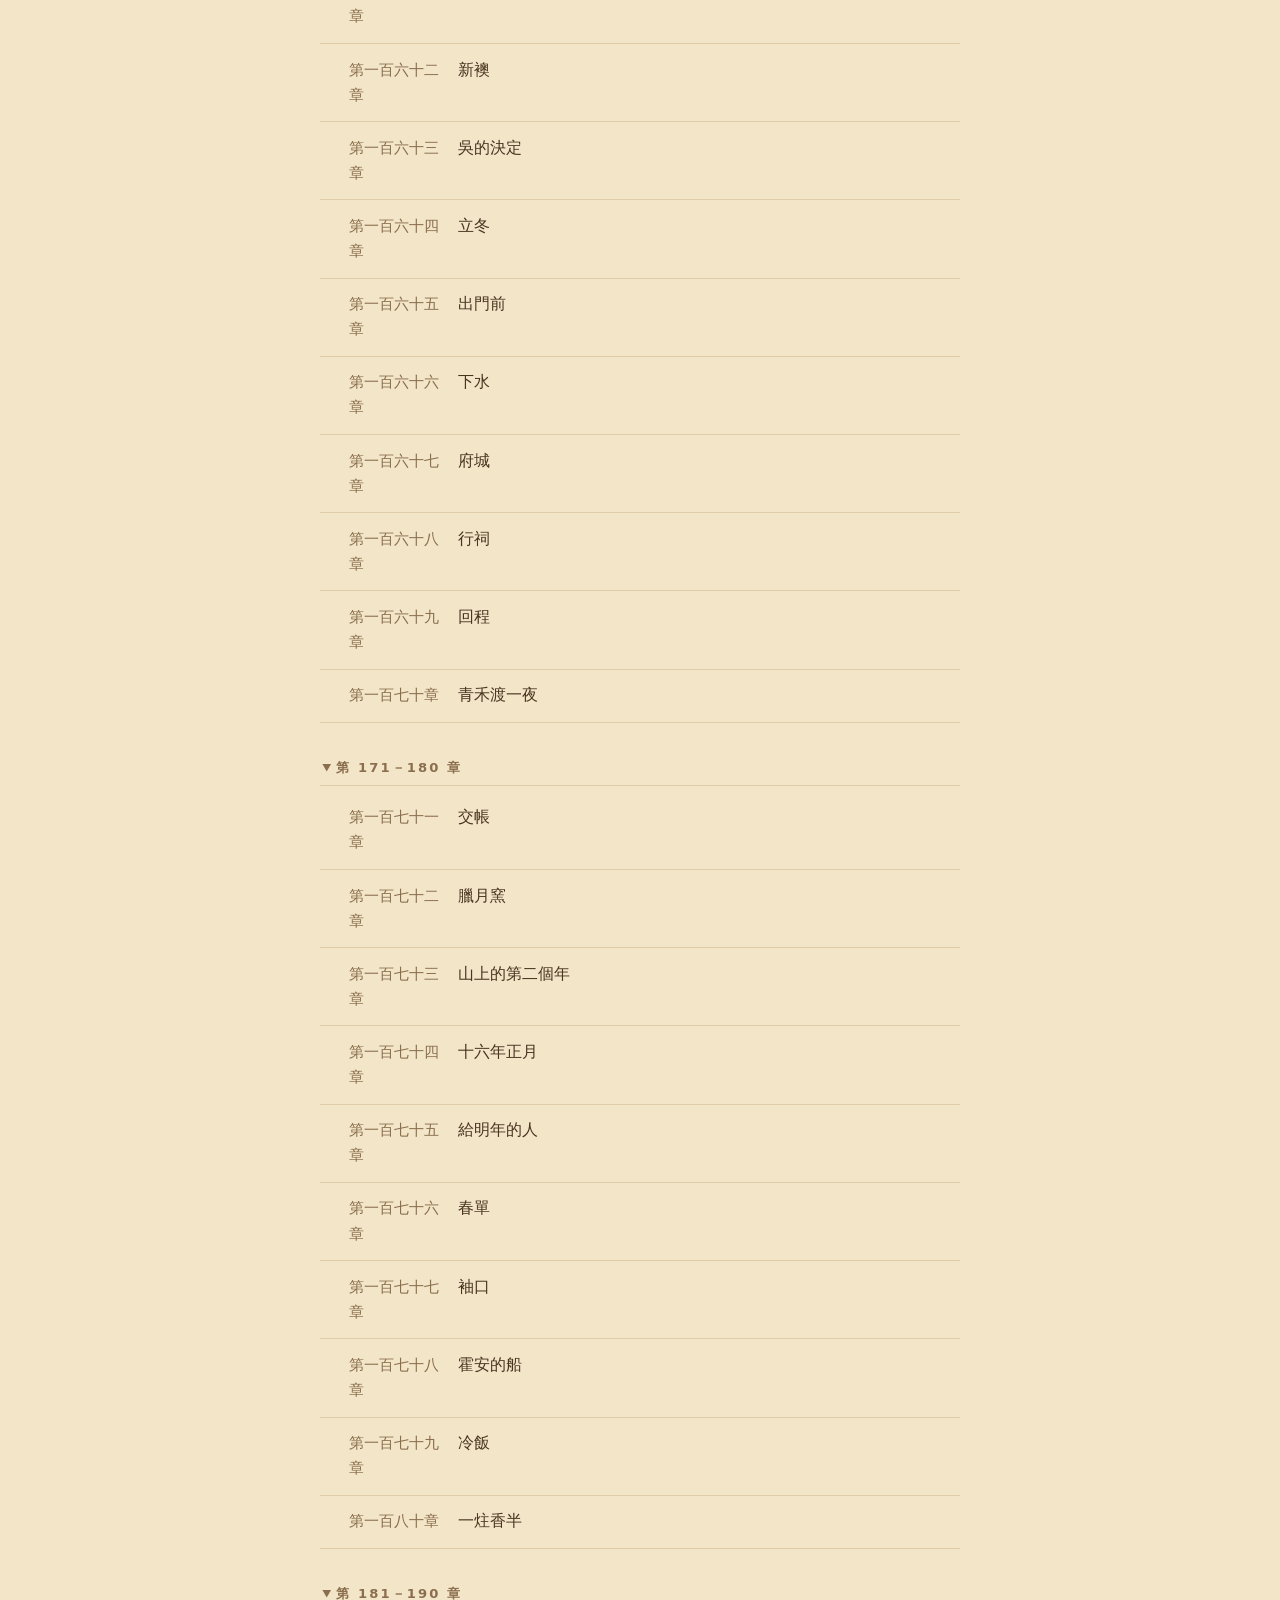
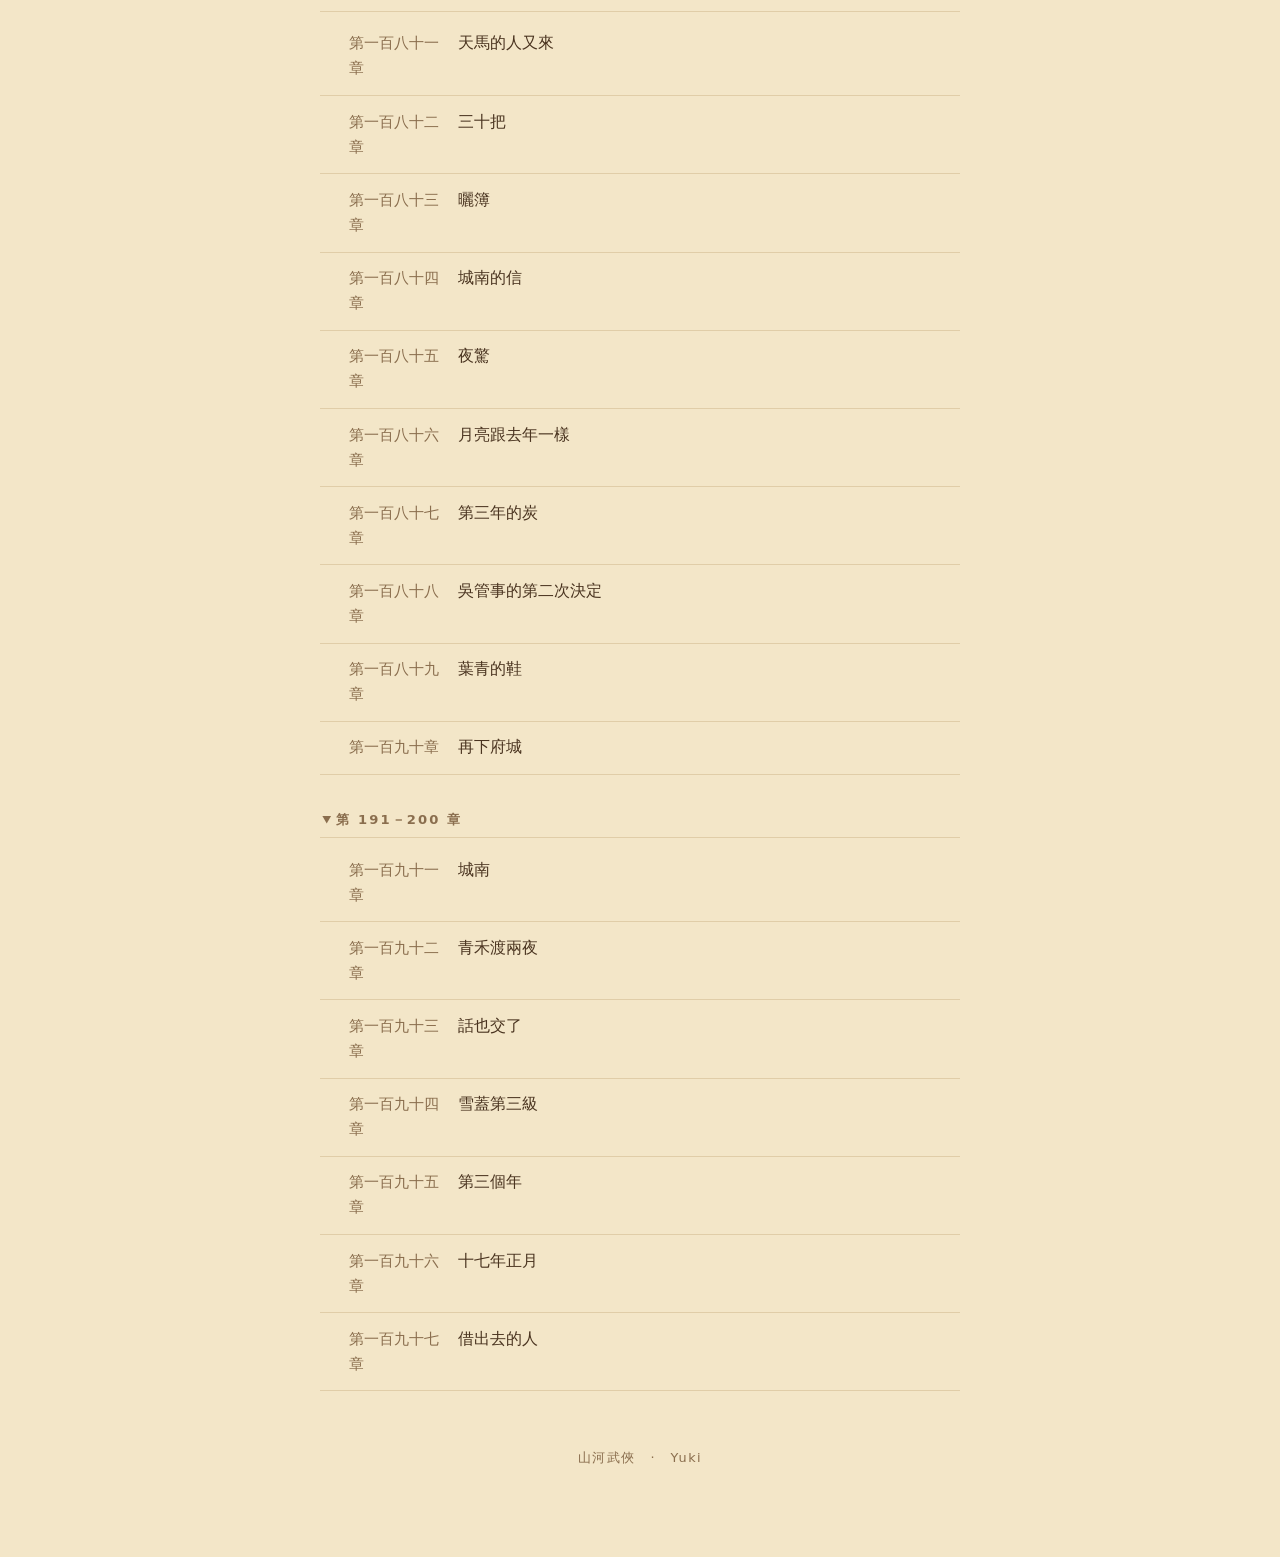
==== commit 638a58a0: "公開至第一百九十七章（共 197 章），更新閱讀進度" ====
--- a/index.html
+++ b/index.html
@@ -366,7 +366,7 @@
       <li id="toc-ch-185" data-n="185"><a href="./chapter.html?n=185"><span class="ch-mark" aria-hidden="true"></span><span class="ch-label">第一百八十五章</span><span class="ch-title">夜驚</span></a></li>
       <li id="toc-ch-186" data-n="186"><a href="./chapter.html?n=186"><span class="ch-mark" aria-hidden="true"></span><span class="ch-label">第一百八十六章</span><span class="ch-title">月亮跟去年一樣</span></a></li>
       <li id="toc-ch-187" data-n="187"><a href="./chapter.html?n=187"><span class="ch-mark" aria-hidden="true"></span><span class="ch-label">第一百八十七章</span><span class="ch-title">第三年的炭</span></a></li>
-      <li id="toc-ch-188" data-n="188"><a href="./chapter.html?n=188"><span class="ch-mark" aria-hidden="true"></span><span class="ch-label">第一百八十八章</span><span class="ch-title">吳的第二次決定</span></a></li>
+      <li id="toc-ch-188" data-n="188"><a href="./chapter.html?n=188"><span class="ch-mark" aria-hidden="true"></span><span class="ch-label">第一百八十八章</span><span class="ch-title">吳管事的第二次決定</span></a></li>
       <li id="toc-ch-189" data-n="189"><a href="./chapter.html?n=189"><span class="ch-mark" aria-hidden="true"></span><span class="ch-label">第一百八十九章</span><span class="ch-title">葉青的鞋</span></a></li>
       <li id="toc-ch-190" data-n="190"><a href="./chapter.html?n=190"><span class="ch-mark" aria-hidden="true"></span><span class="ch-label">第一百九十章</span><span class="ch-title">再下府城</span></a></li>
     </ol>
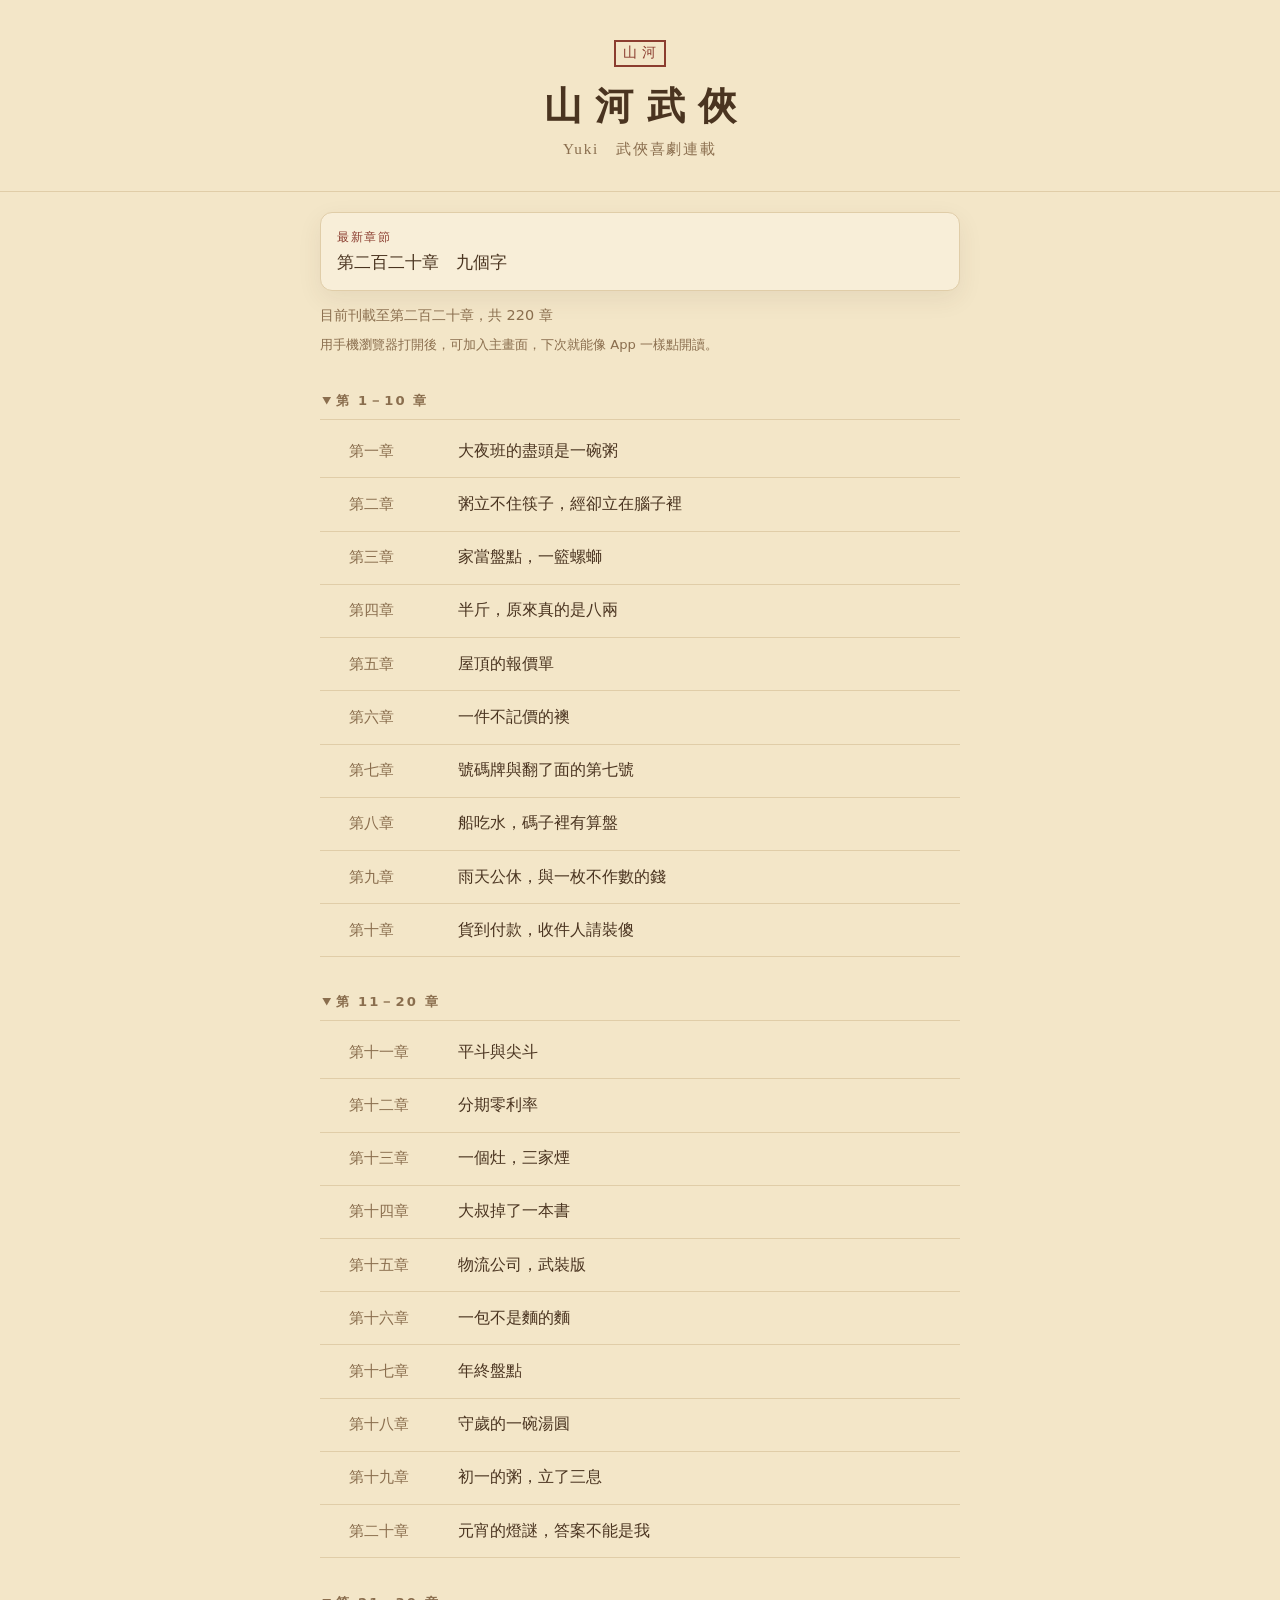
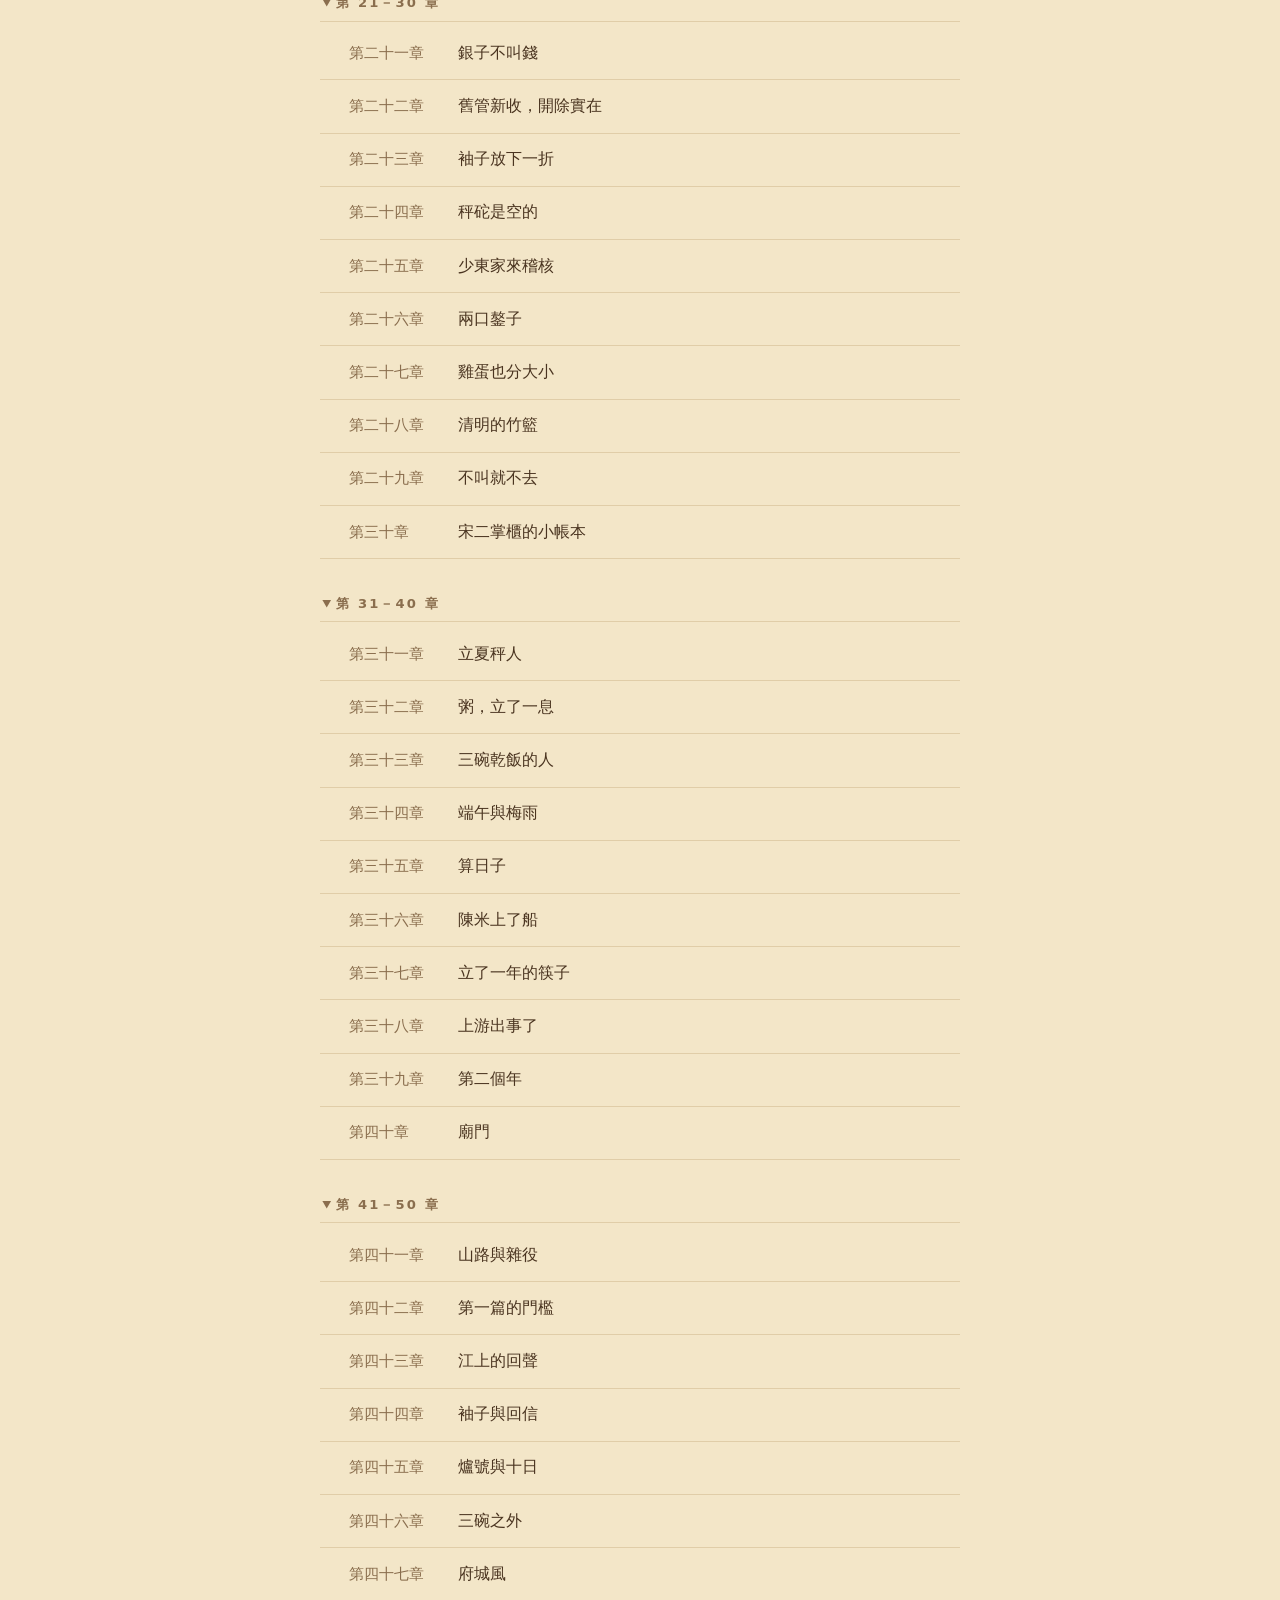
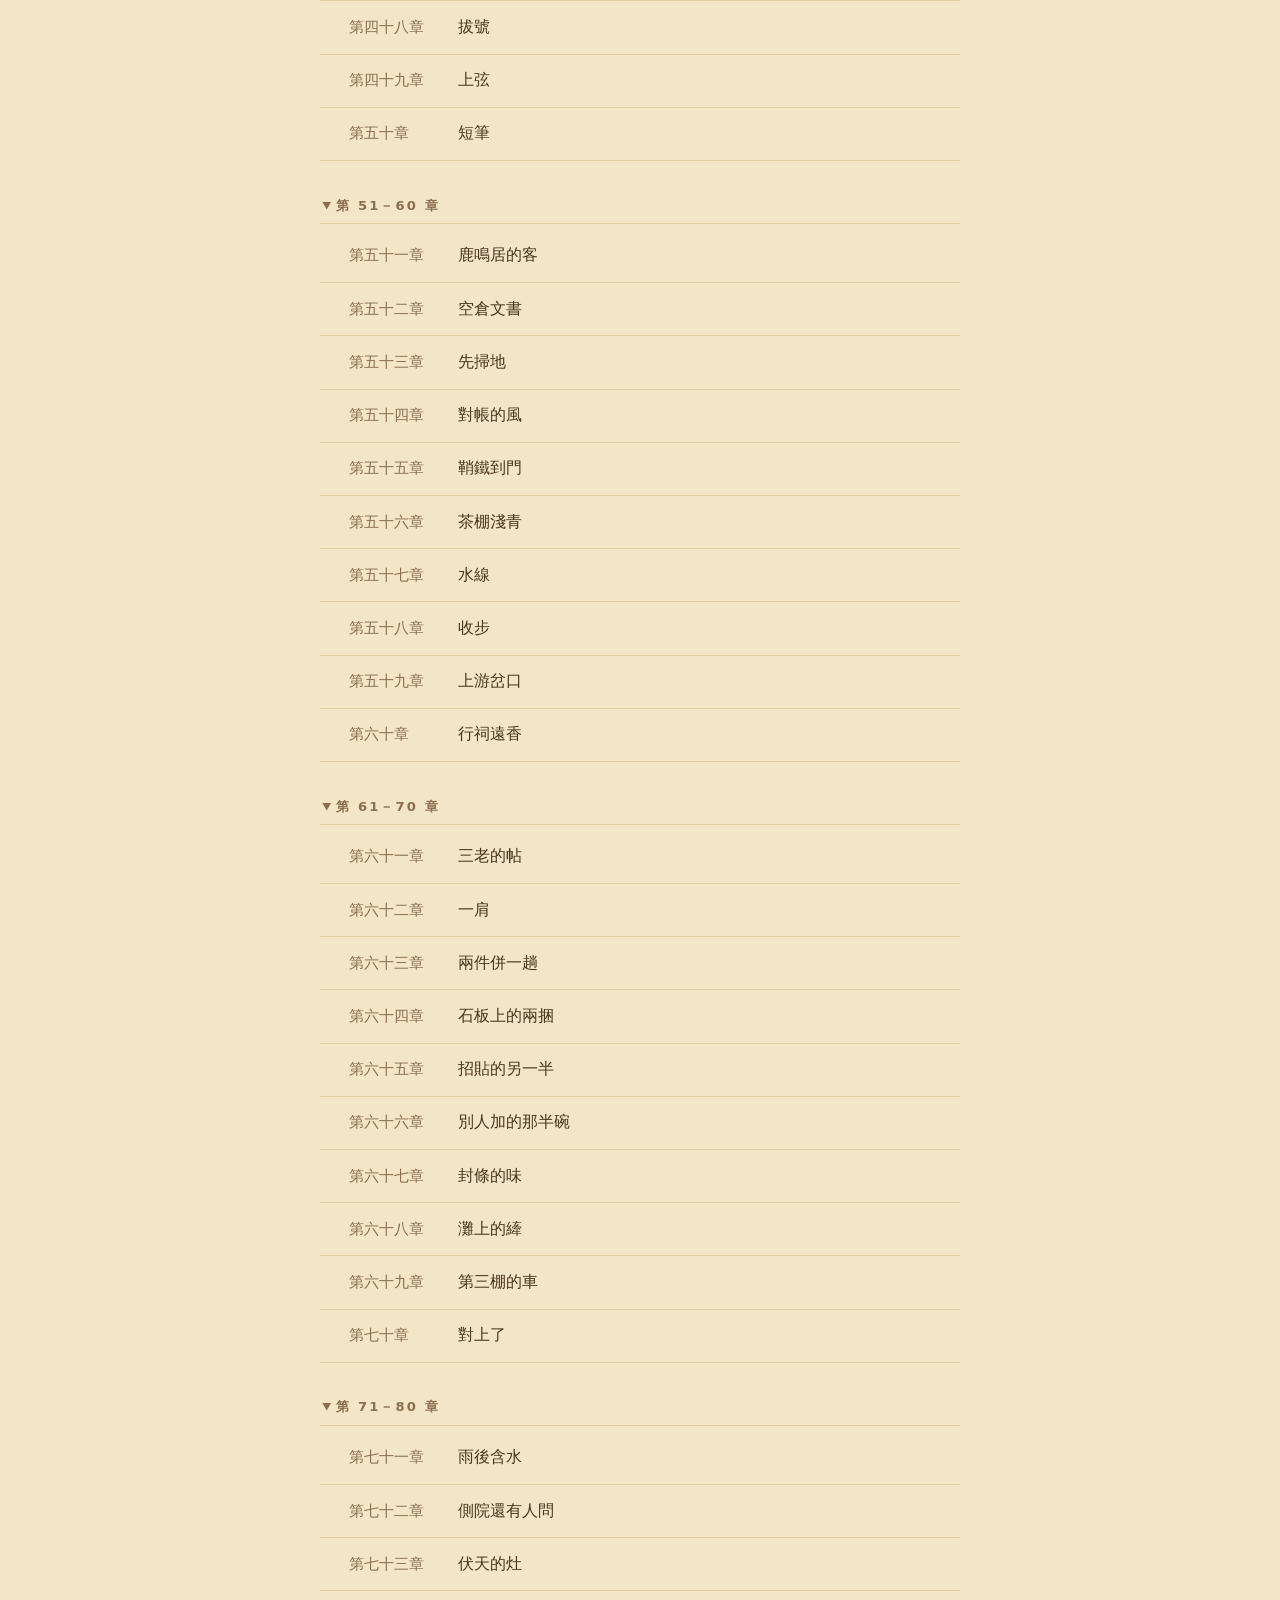
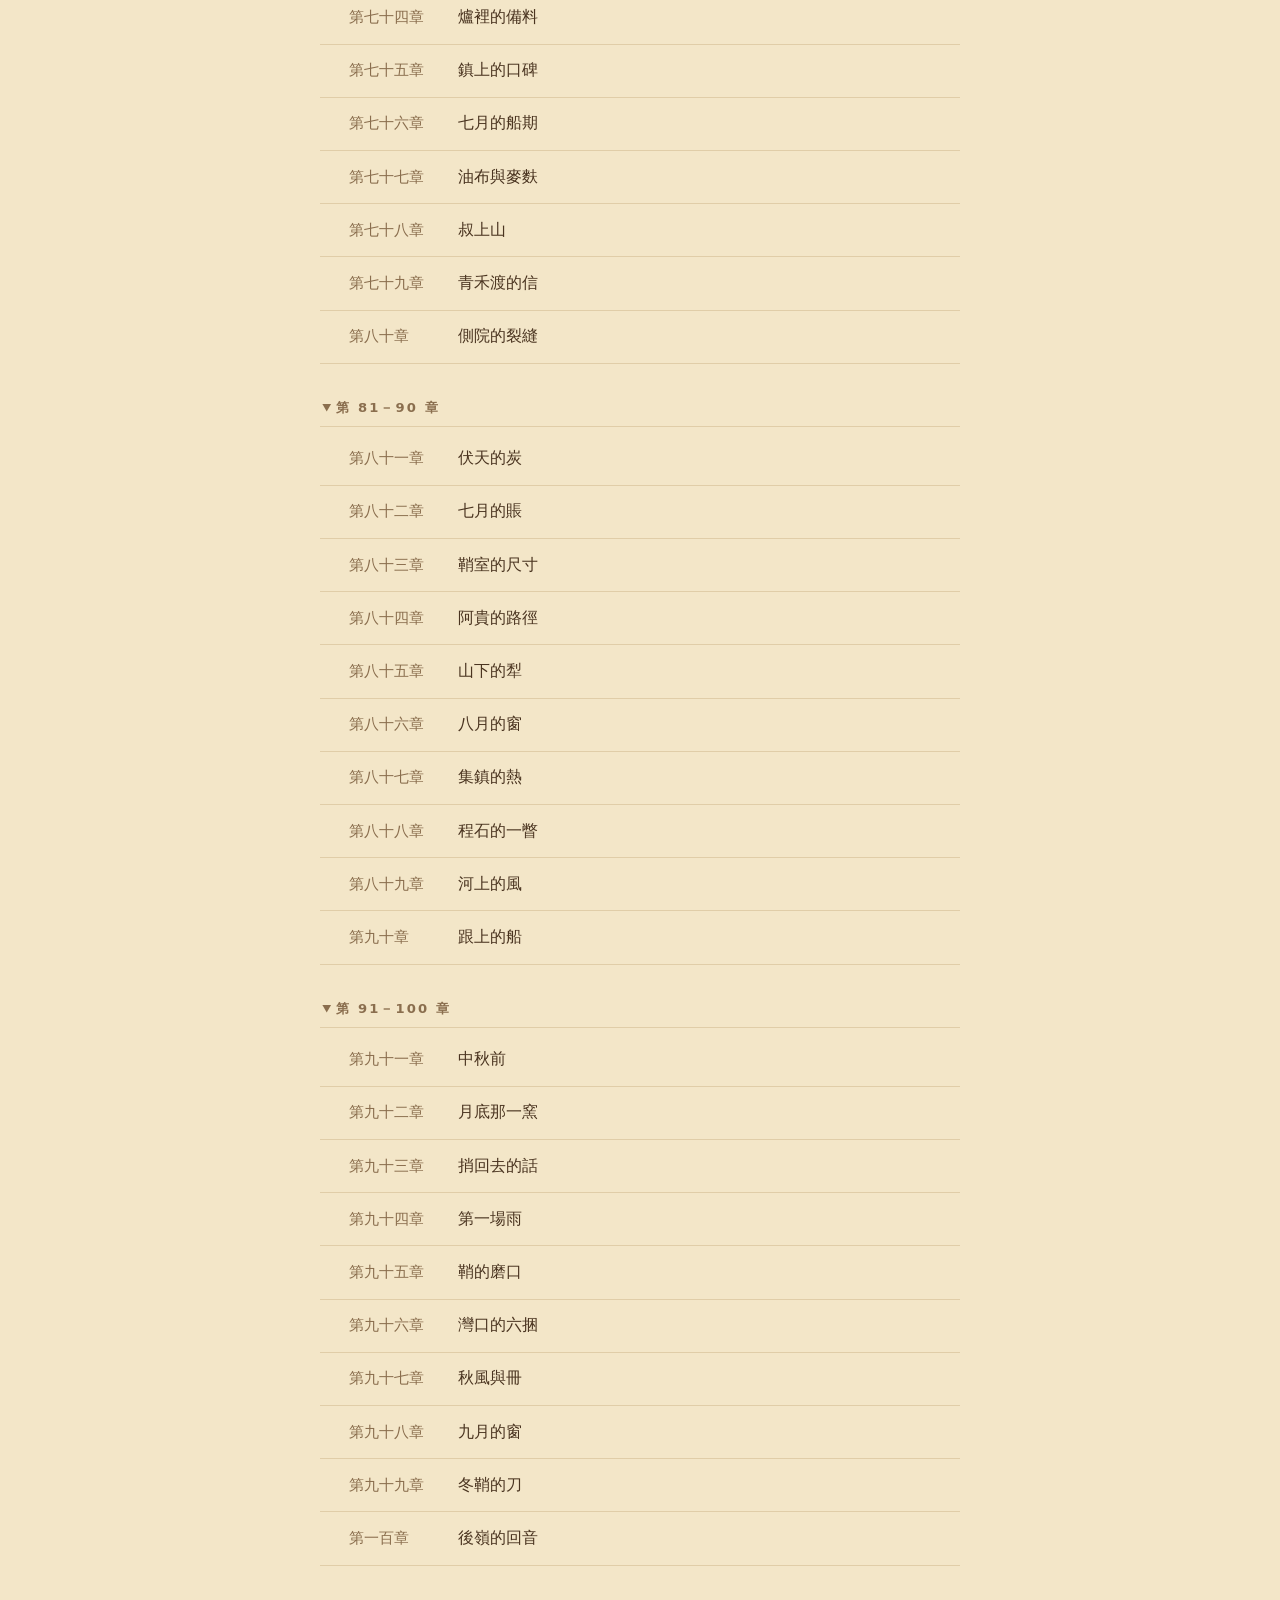
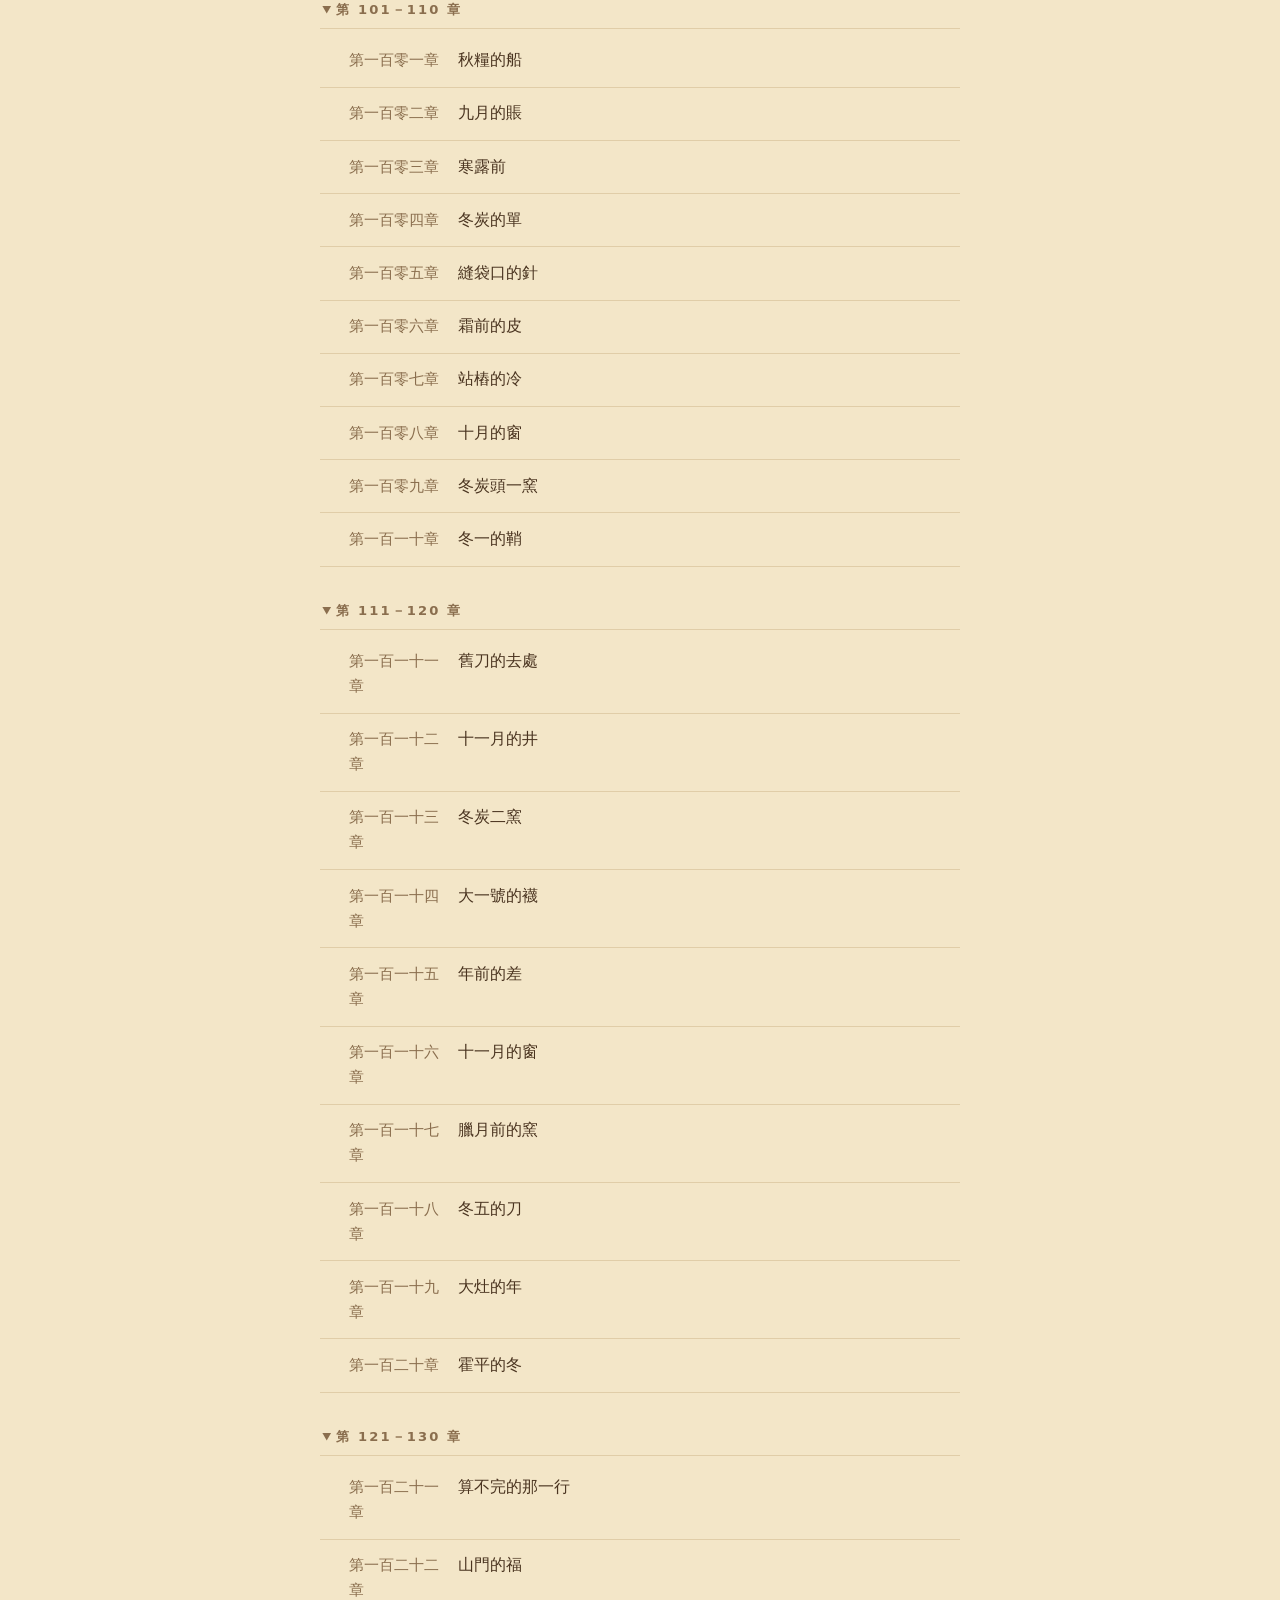
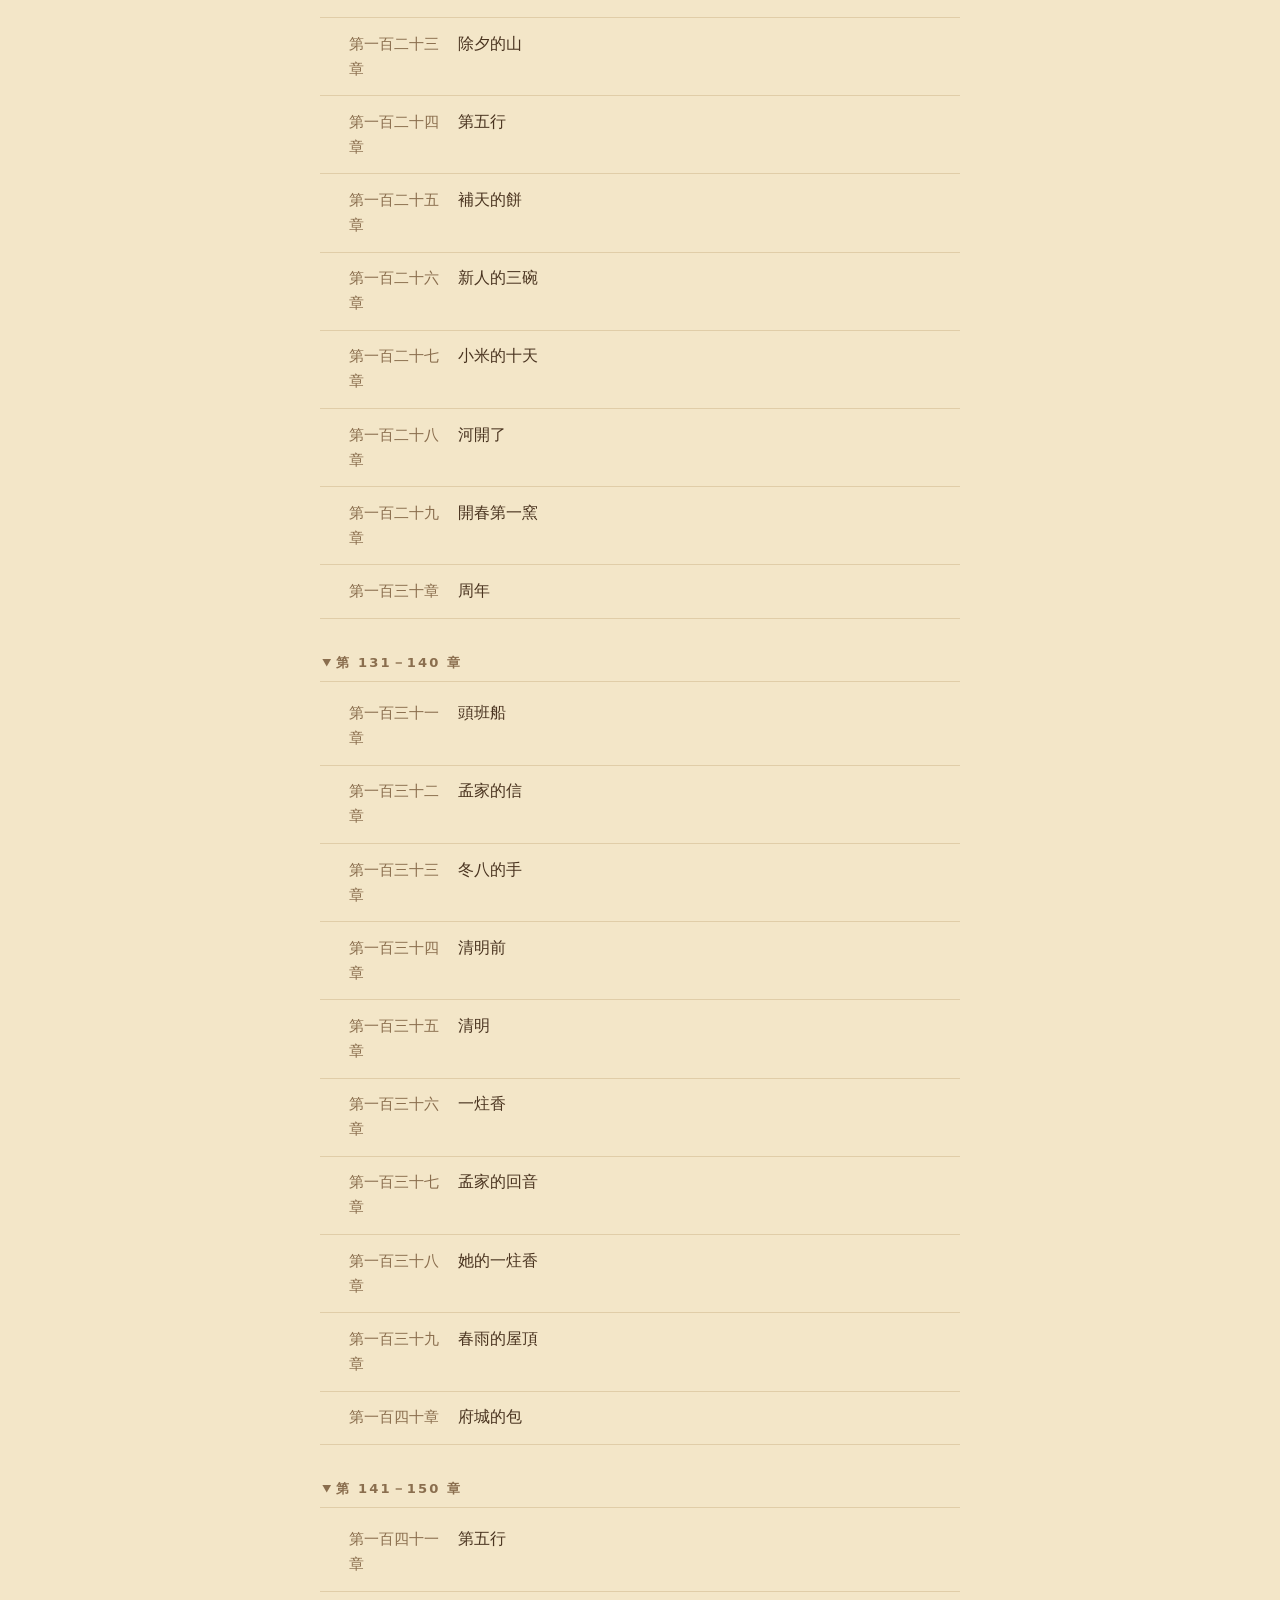
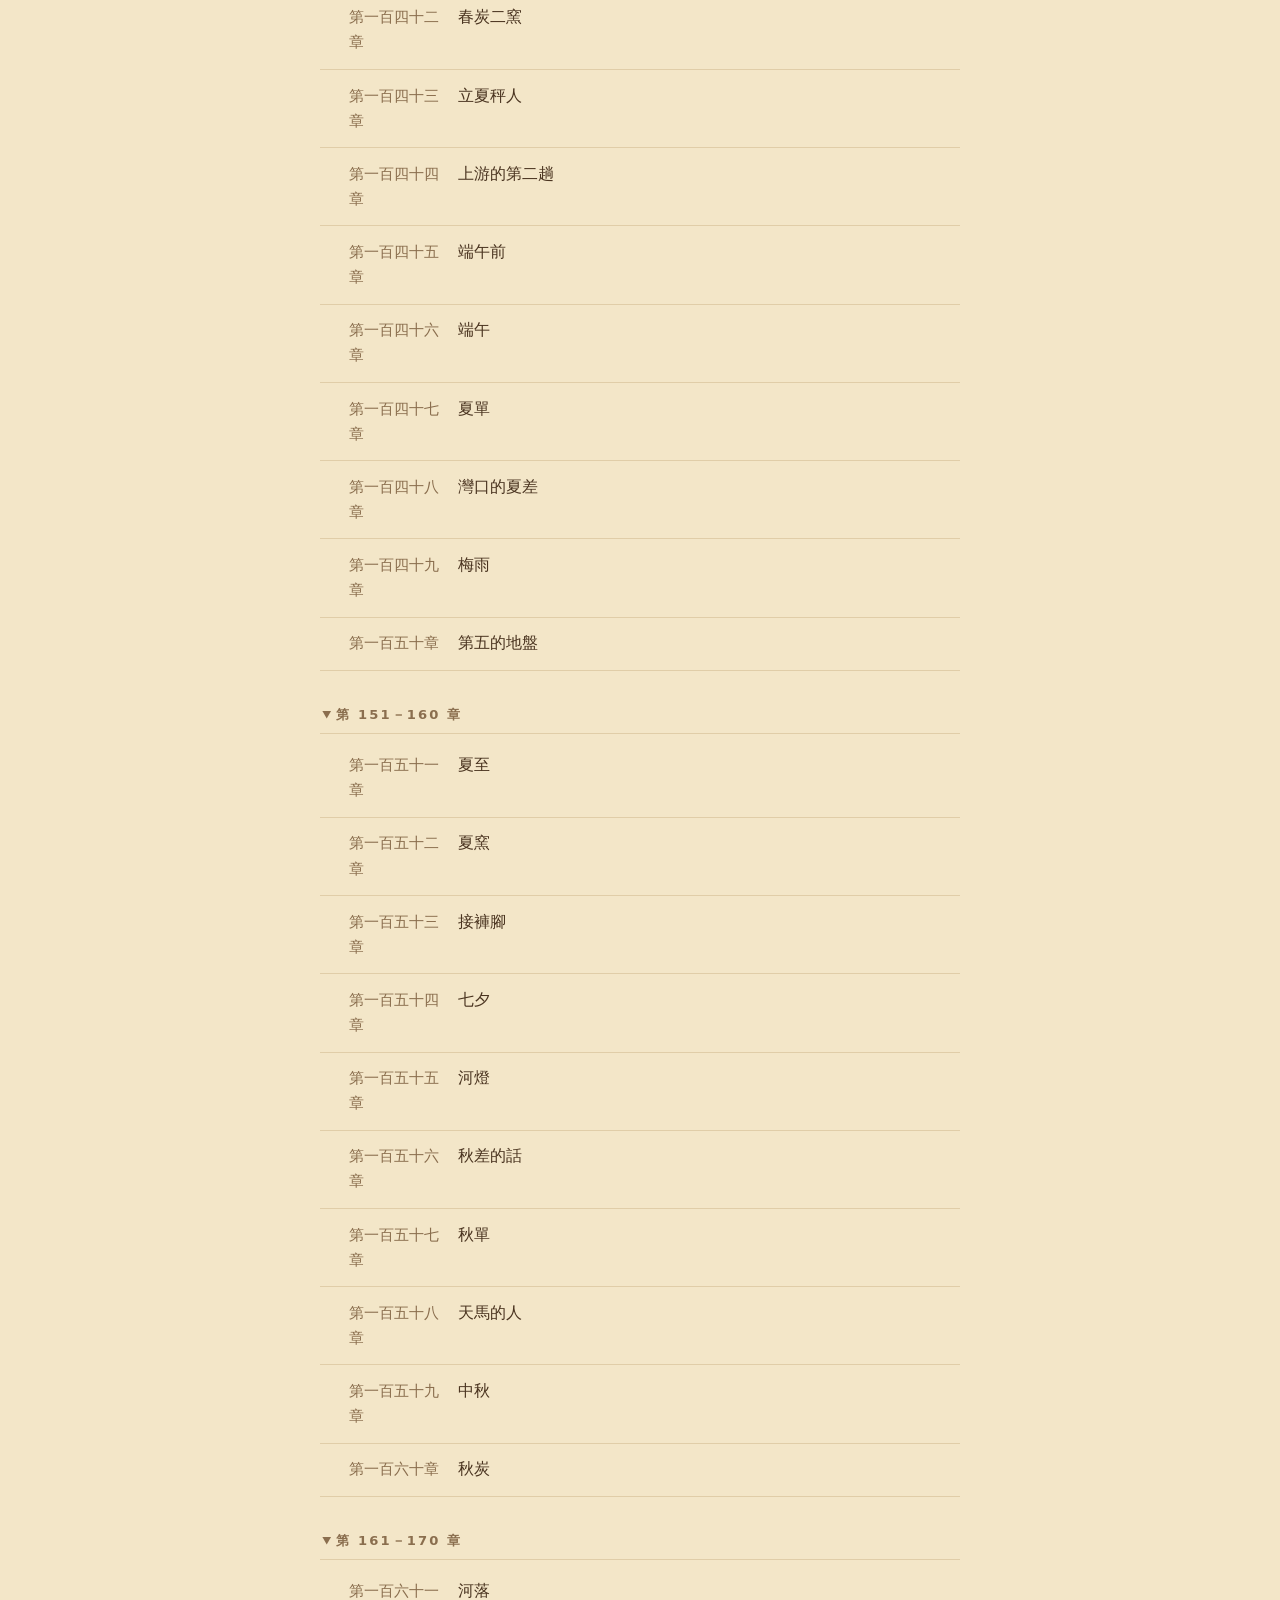
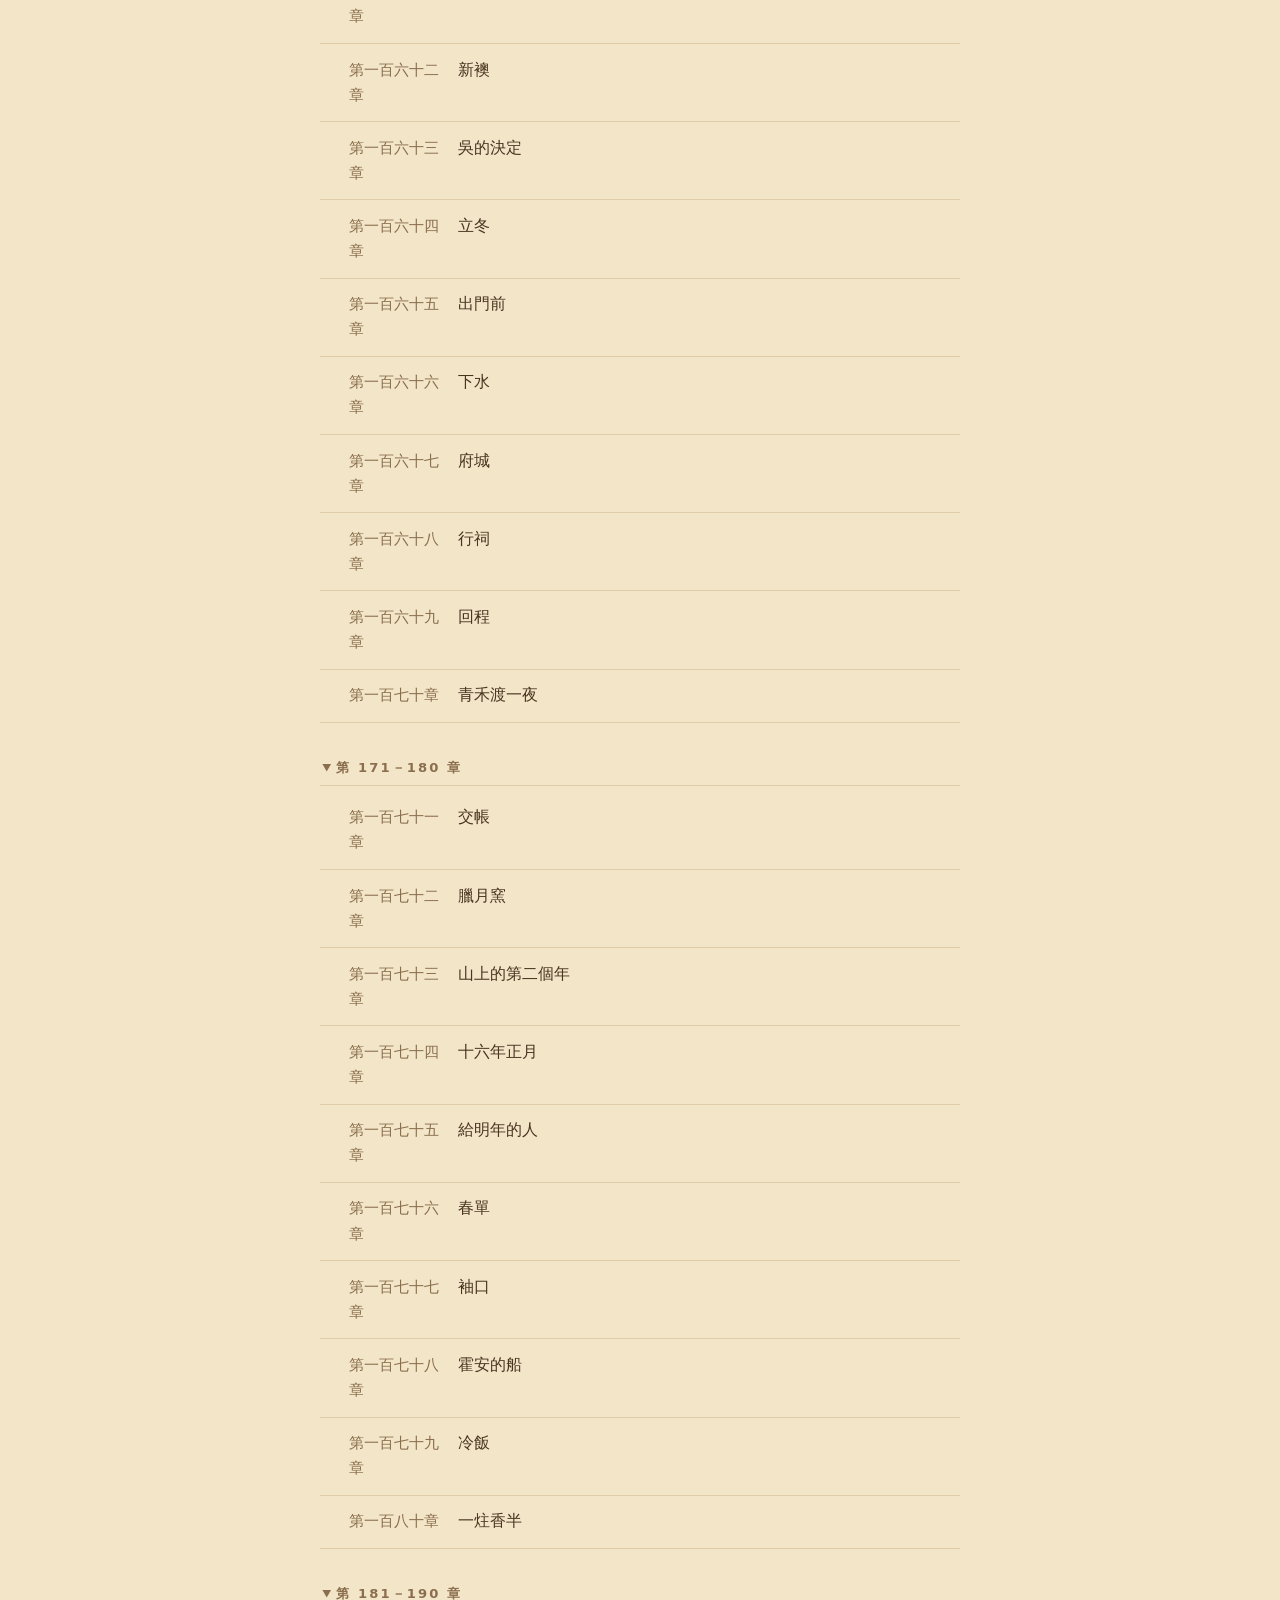
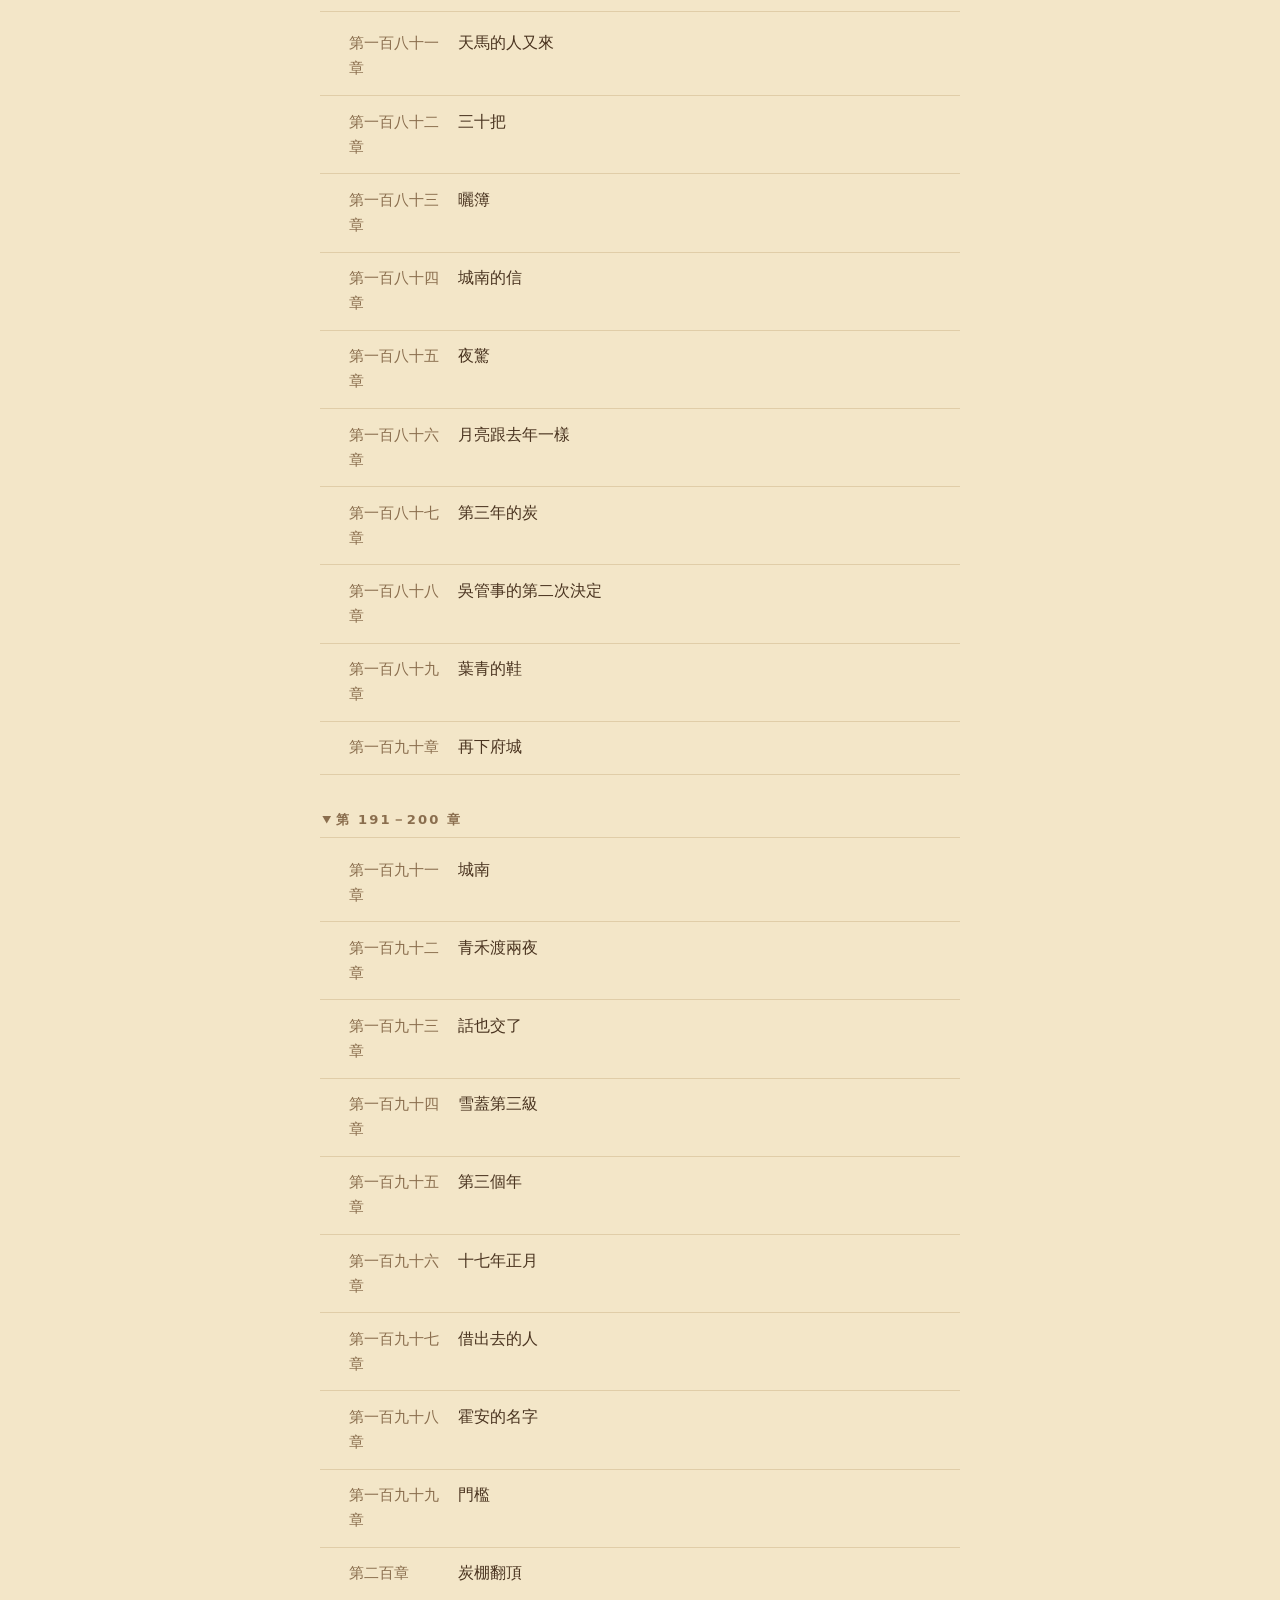
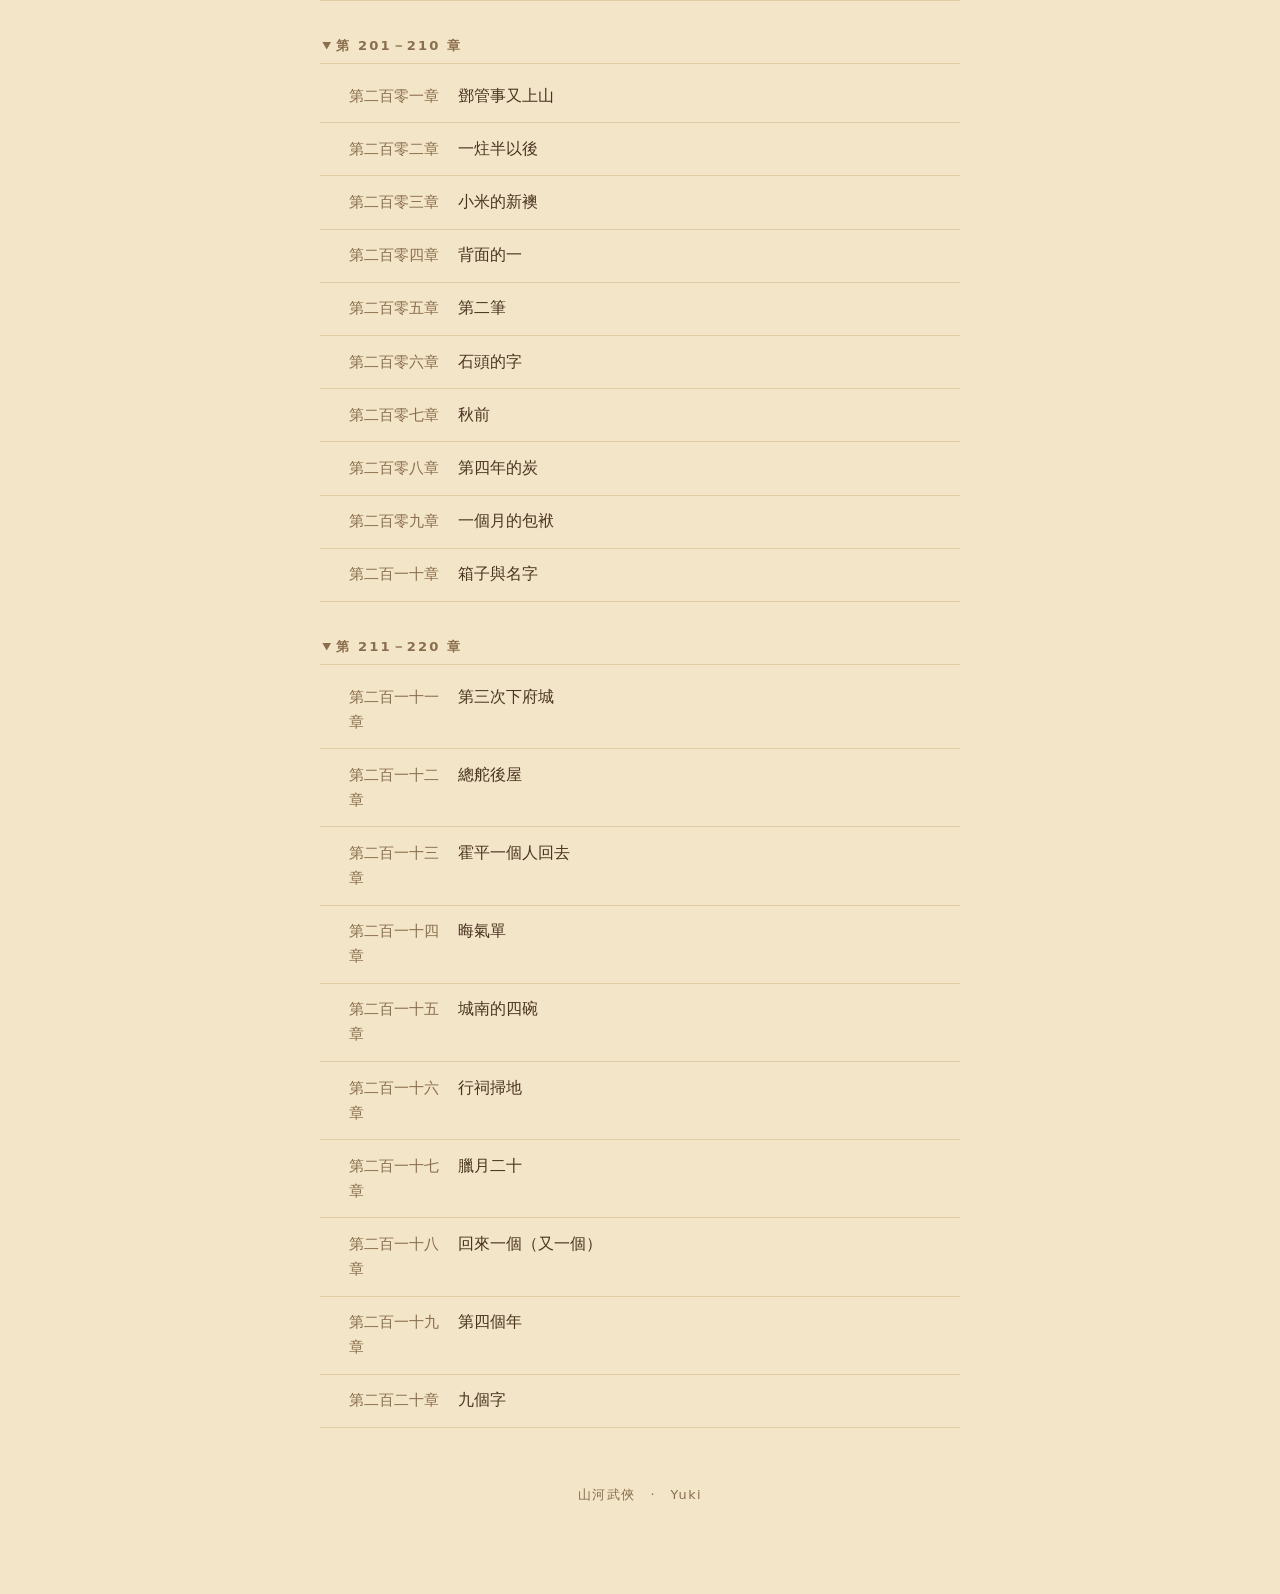
==== commit 3bbce8ae: "公開至第二百二十章（共 220 章），更新閱讀進度" ====
--- a/index.html
+++ b/index.html
@@ -40,13 +40,13 @@
       </div>
       <a id="continue-btn" class="continue-btn" href="./chapter.html">繼續閱讀</a>
     </div>
-    <a class="card" href="./chapter.html?n=197">
+    <a class="card" href="./chapter.html?n=220">
       <span class="kicker">最新章節</span>
-      <span class="card-title">第一百九十七章　借出去的人</span>
+      <span class="card-title">第二百二十章　九個字</span>
     </a>
   </div>
 
-  <p class="meta">目前刊載至第一百九十七章，共 197 章</p>
+  <p class="meta">目前刊載至第二百二十章，共 220 章</p>
   <p id="homescreen-hint" class="hint">用手機瀏覽器打開後，可加入主畫面，下次就能像 App 一樣點開讀。</p>
 
   <section class="batch" id="batch-1">
@@ -383,6 +383,43 @@
       <li id="toc-ch-195" data-n="195"><a href="./chapter.html?n=195"><span class="ch-mark" aria-hidden="true"></span><span class="ch-label">第一百九十五章</span><span class="ch-title">第三個年</span></a></li>
       <li id="toc-ch-196" data-n="196"><a href="./chapter.html?n=196"><span class="ch-mark" aria-hidden="true"></span><span class="ch-label">第一百九十六章</span><span class="ch-title">十七年正月</span></a></li>
       <li id="toc-ch-197" data-n="197"><a href="./chapter.html?n=197"><span class="ch-mark" aria-hidden="true"></span><span class="ch-label">第一百九十七章</span><span class="ch-title">借出去的人</span></a></li>
+      <li id="toc-ch-198" data-n="198"><a href="./chapter.html?n=198"><span class="ch-mark" aria-hidden="true"></span><span class="ch-label">第一百九十八章</span><span class="ch-title">霍安的名字</span></a></li>
+      <li id="toc-ch-199" data-n="199"><a href="./chapter.html?n=199"><span class="ch-mark" aria-hidden="true"></span><span class="ch-label">第一百九十九章</span><span class="ch-title">門檻</span></a></li>
+      <li id="toc-ch-200" data-n="200"><a href="./chapter.html?n=200"><span class="ch-mark" aria-hidden="true"></span><span class="ch-label">第二百章</span><span class="ch-title">炭棚翻頂</span></a></li>
+    </ol>
+  </details>
+</section>
+<section class="batch" id="batch-201">
+  <details open>
+    <summary>第 201－210 章</summary>
+    <ol start="201">
+      <li id="toc-ch-201" data-n="201"><a href="./chapter.html?n=201"><span class="ch-mark" aria-hidden="true"></span><span class="ch-label">第二百零一章</span><span class="ch-title">鄧管事又上山</span></a></li>
+      <li id="toc-ch-202" data-n="202"><a href="./chapter.html?n=202"><span class="ch-mark" aria-hidden="true"></span><span class="ch-label">第二百零二章</span><span class="ch-title">一炷半以後</span></a></li>
+      <li id="toc-ch-203" data-n="203"><a href="./chapter.html?n=203"><span class="ch-mark" aria-hidden="true"></span><span class="ch-label">第二百零三章</span><span class="ch-title">小米的新襖</span></a></li>
+      <li id="toc-ch-204" data-n="204"><a href="./chapter.html?n=204"><span class="ch-mark" aria-hidden="true"></span><span class="ch-label">第二百零四章</span><span class="ch-title">背面的一</span></a></li>
+      <li id="toc-ch-205" data-n="205"><a href="./chapter.html?n=205"><span class="ch-mark" aria-hidden="true"></span><span class="ch-label">第二百零五章</span><span class="ch-title">第二筆</span></a></li>
+      <li id="toc-ch-206" data-n="206"><a href="./chapter.html?n=206"><span class="ch-mark" aria-hidden="true"></span><span class="ch-label">第二百零六章</span><span class="ch-title">石頭的字</span></a></li>
+      <li id="toc-ch-207" data-n="207"><a href="./chapter.html?n=207"><span class="ch-mark" aria-hidden="true"></span><span class="ch-label">第二百零七章</span><span class="ch-title">秋前</span></a></li>
+      <li id="toc-ch-208" data-n="208"><a href="./chapter.html?n=208"><span class="ch-mark" aria-hidden="true"></span><span class="ch-label">第二百零八章</span><span class="ch-title">第四年的炭</span></a></li>
+      <li id="toc-ch-209" data-n="209"><a href="./chapter.html?n=209"><span class="ch-mark" aria-hidden="true"></span><span class="ch-label">第二百零九章</span><span class="ch-title">一個月的包袱</span></a></li>
+      <li id="toc-ch-210" data-n="210"><a href="./chapter.html?n=210"><span class="ch-mark" aria-hidden="true"></span><span class="ch-label">第二百一十章</span><span class="ch-title">箱子與名字</span></a></li>
+    </ol>
+  </details>
+</section>
+<section class="batch" id="batch-211">
+  <details open>
+    <summary>第 211－220 章</summary>
+    <ol start="211">
+      <li id="toc-ch-211" data-n="211"><a href="./chapter.html?n=211"><span class="ch-mark" aria-hidden="true"></span><span class="ch-label">第二百一十一章</span><span class="ch-title">第三次下府城</span></a></li>
+      <li id="toc-ch-212" data-n="212"><a href="./chapter.html?n=212"><span class="ch-mark" aria-hidden="true"></span><span class="ch-label">第二百一十二章</span><span class="ch-title">總舵後屋</span></a></li>
+      <li id="toc-ch-213" data-n="213"><a href="./chapter.html?n=213"><span class="ch-mark" aria-hidden="true"></span><span class="ch-label">第二百一十三章</span><span class="ch-title">霍平一個人回去</span></a></li>
+      <li id="toc-ch-214" data-n="214"><a href="./chapter.html?n=214"><span class="ch-mark" aria-hidden="true"></span><span class="ch-label">第二百一十四章</span><span class="ch-title">晦氣單</span></a></li>
+      <li id="toc-ch-215" data-n="215"><a href="./chapter.html?n=215"><span class="ch-mark" aria-hidden="true"></span><span class="ch-label">第二百一十五章</span><span class="ch-title">城南的四碗</span></a></li>
+      <li id="toc-ch-216" data-n="216"><a href="./chapter.html?n=216"><span class="ch-mark" aria-hidden="true"></span><span class="ch-label">第二百一十六章</span><span class="ch-title">行祠掃地</span></a></li>
+      <li id="toc-ch-217" data-n="217"><a href="./chapter.html?n=217"><span class="ch-mark" aria-hidden="true"></span><span class="ch-label">第二百一十七章</span><span class="ch-title">臘月二十</span></a></li>
+      <li id="toc-ch-218" data-n="218"><a href="./chapter.html?n=218"><span class="ch-mark" aria-hidden="true"></span><span class="ch-label">第二百一十八章</span><span class="ch-title">回來一個（又一個）</span></a></li>
+      <li id="toc-ch-219" data-n="219"><a href="./chapter.html?n=219"><span class="ch-mark" aria-hidden="true"></span><span class="ch-label">第二百一十九章</span><span class="ch-title">第四個年</span></a></li>
+      <li id="toc-ch-220" data-n="220"><a href="./chapter.html?n=220"><span class="ch-mark" aria-hidden="true"></span><span class="ch-label">第二百二十章</span><span class="ch-title">九個字</span></a></li>
     </ol>
   </details>
 </section>
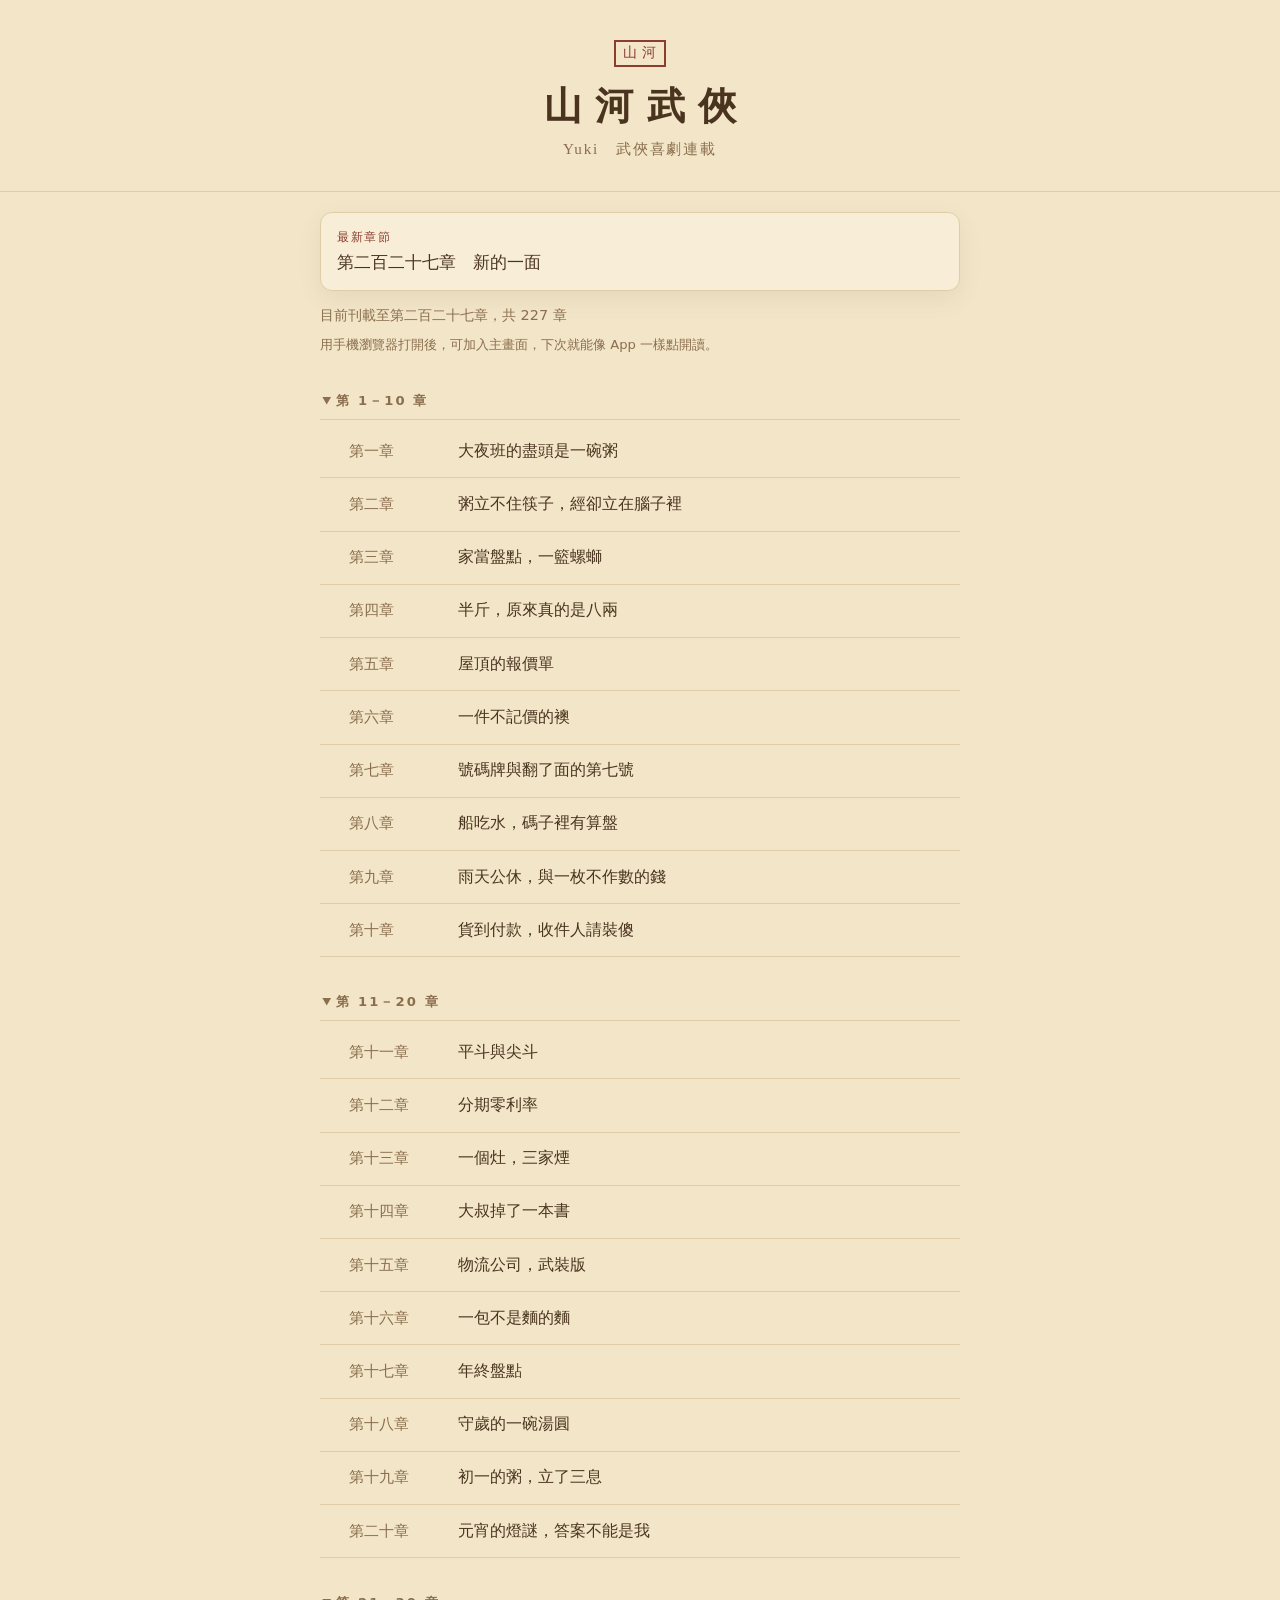
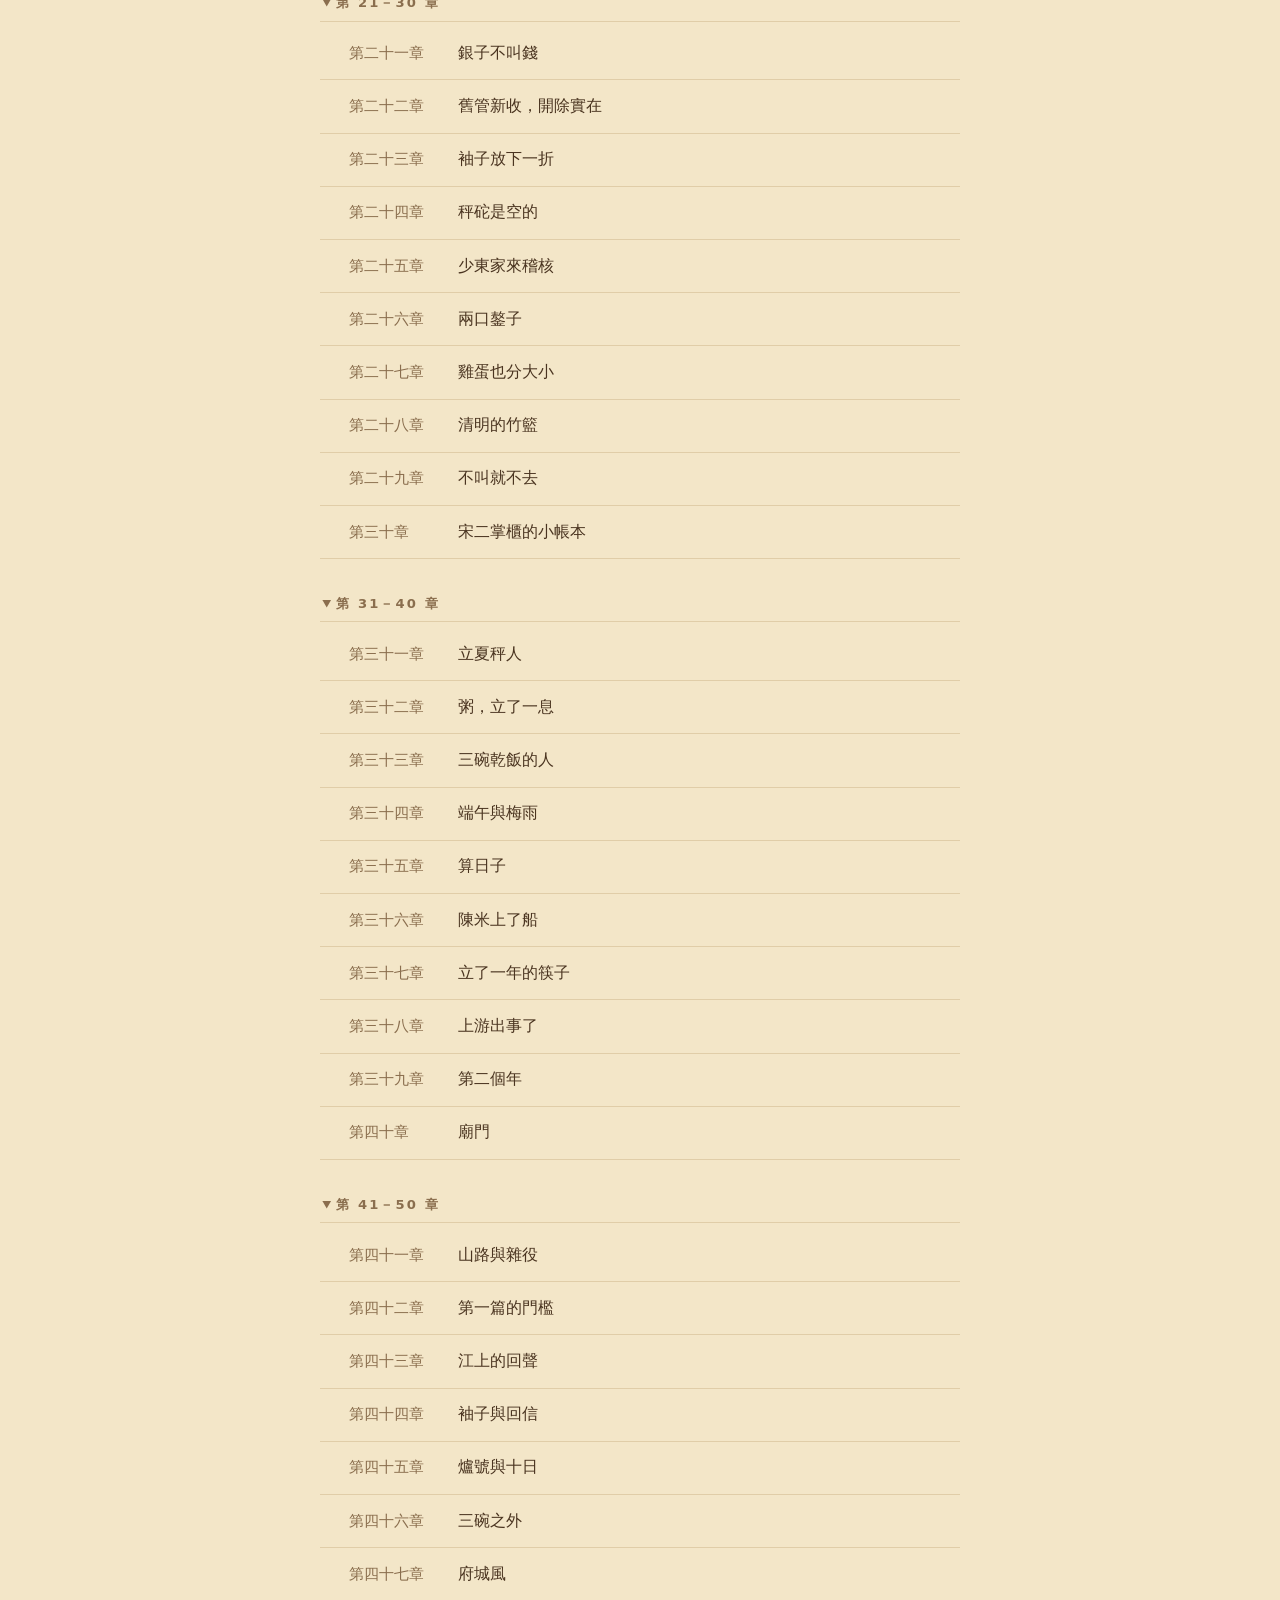
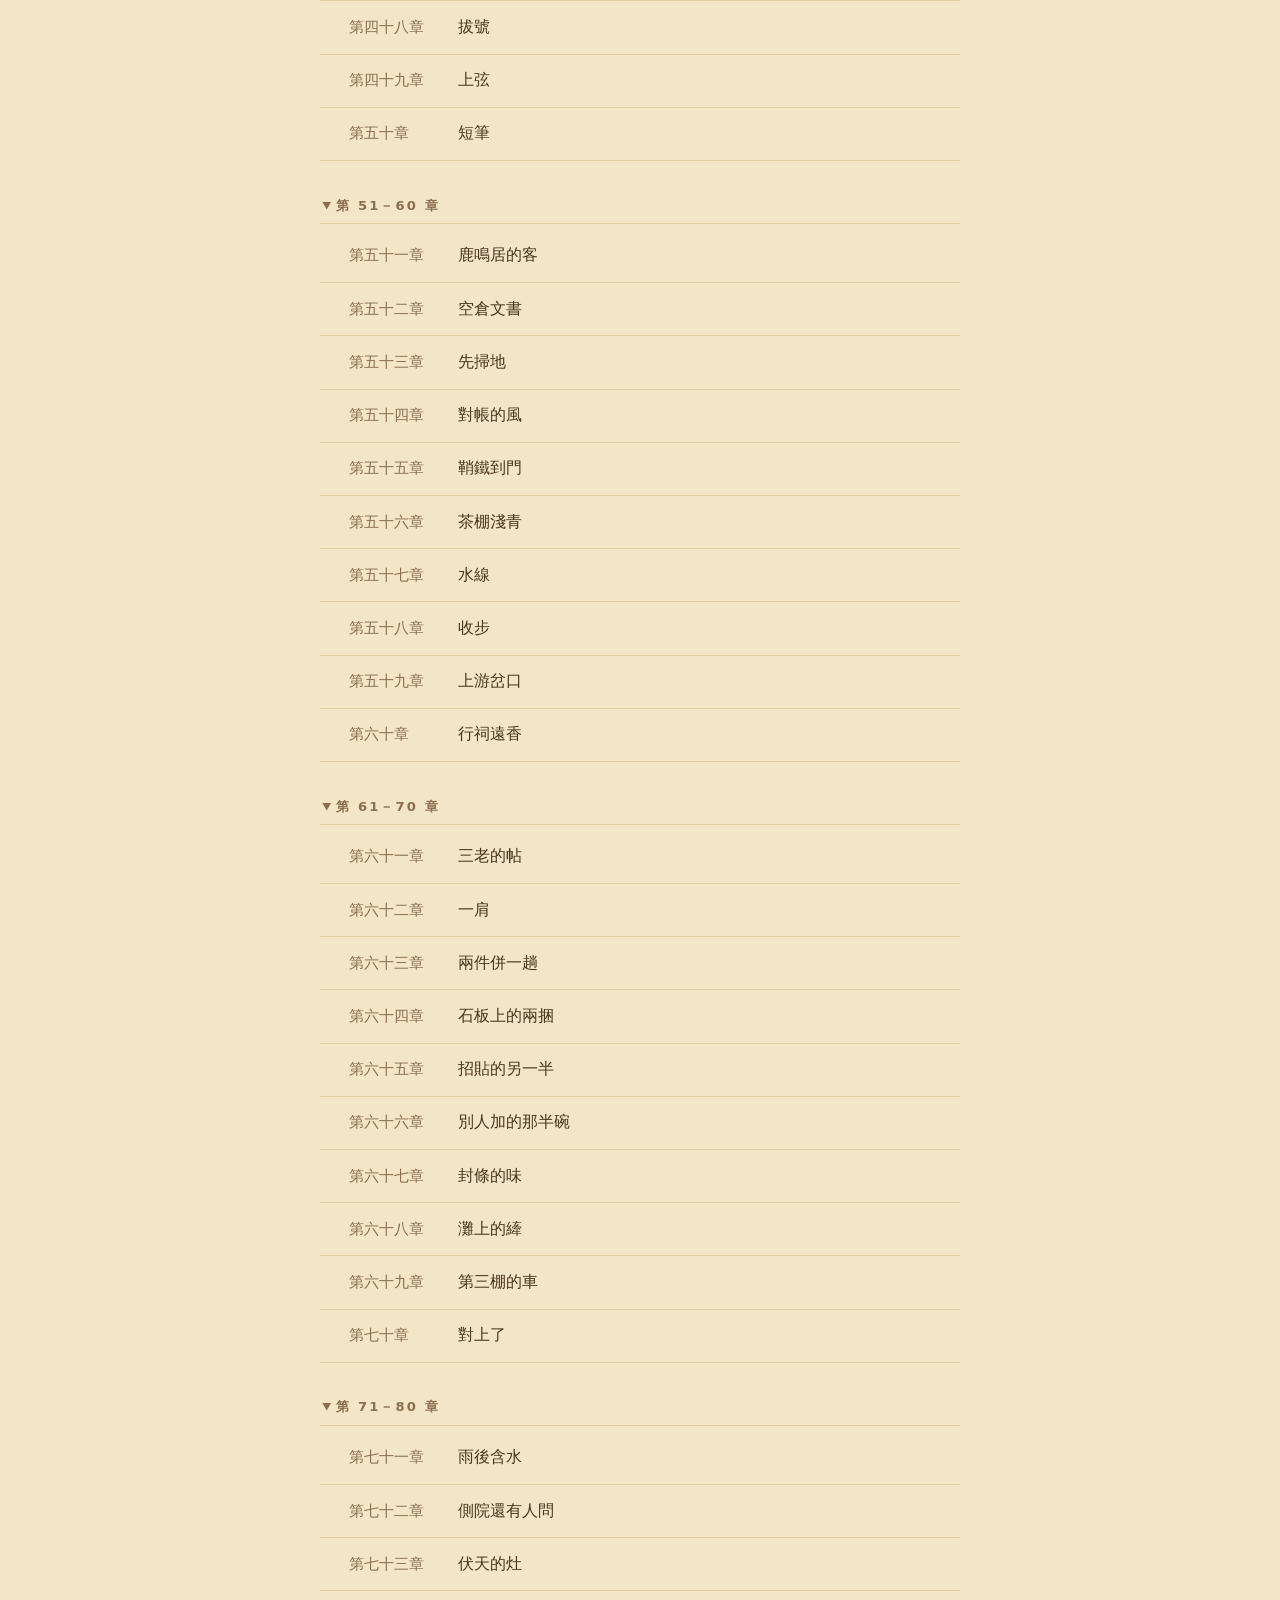
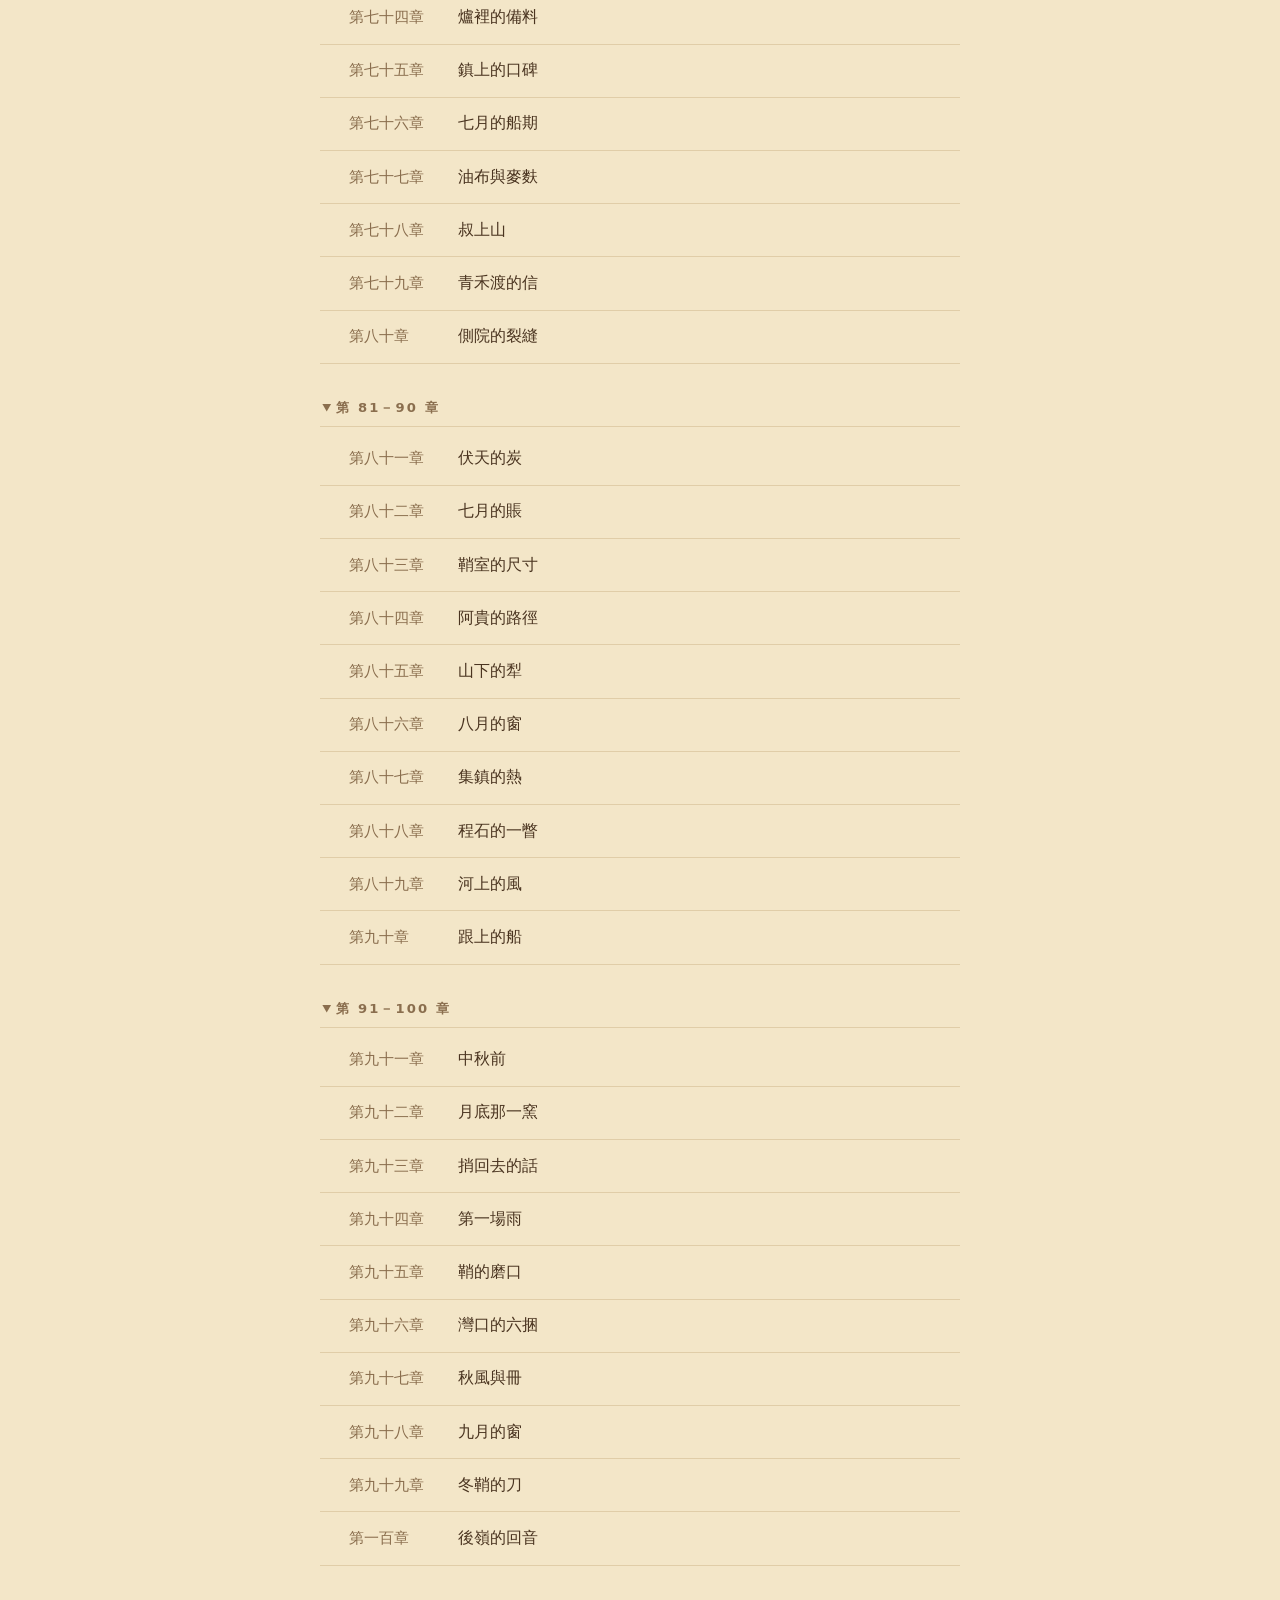
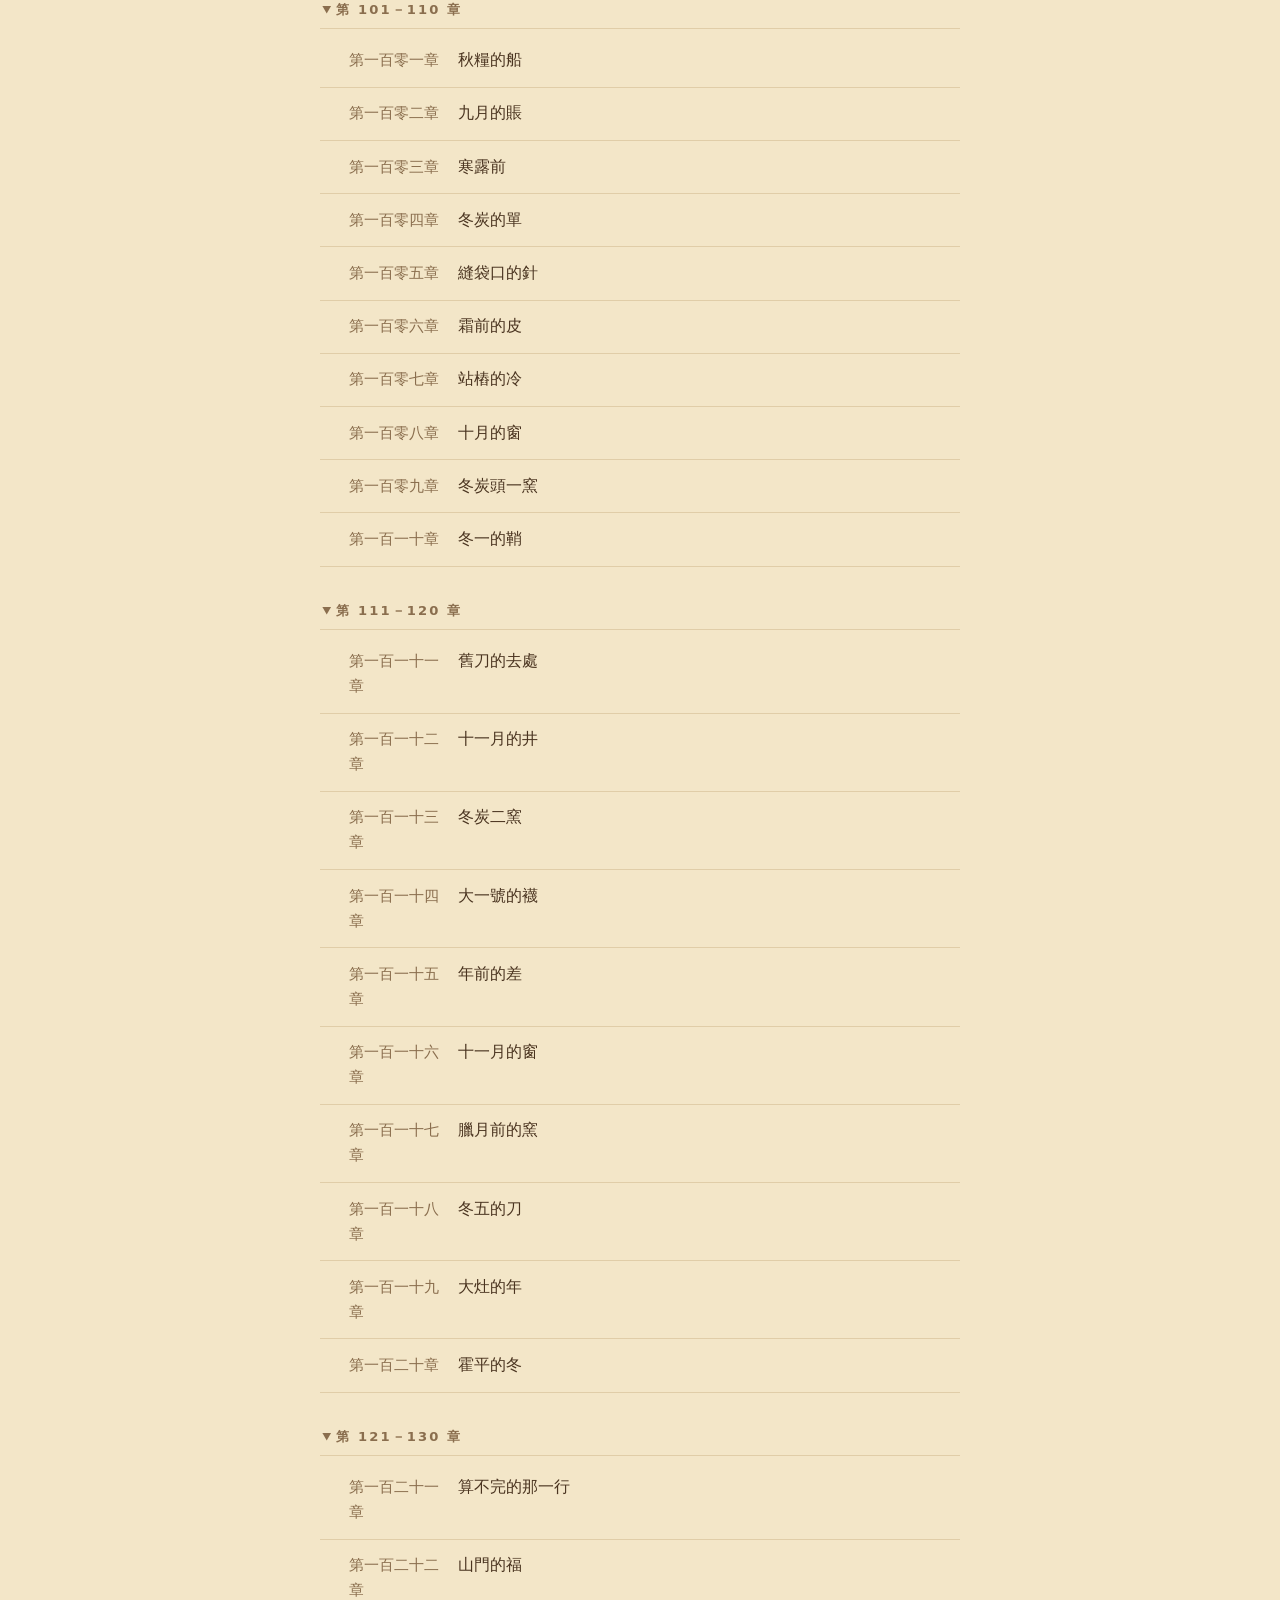
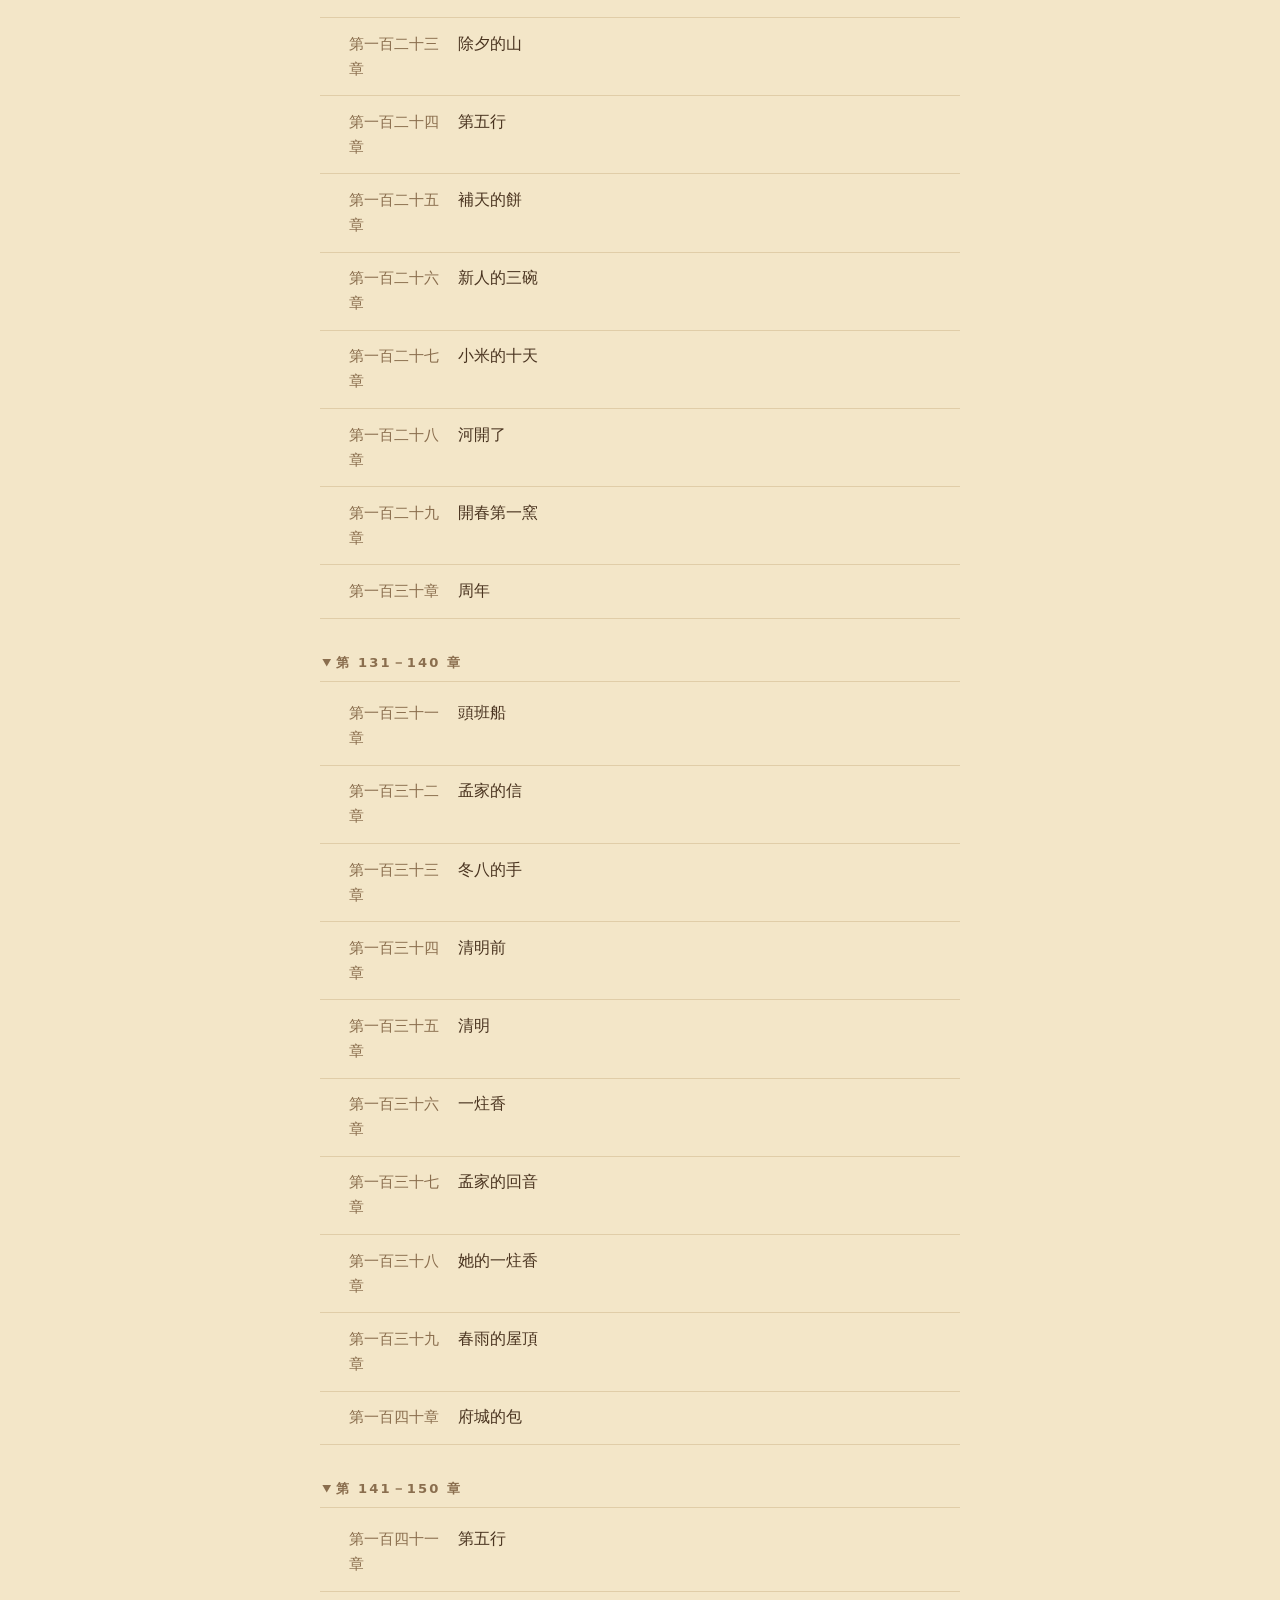
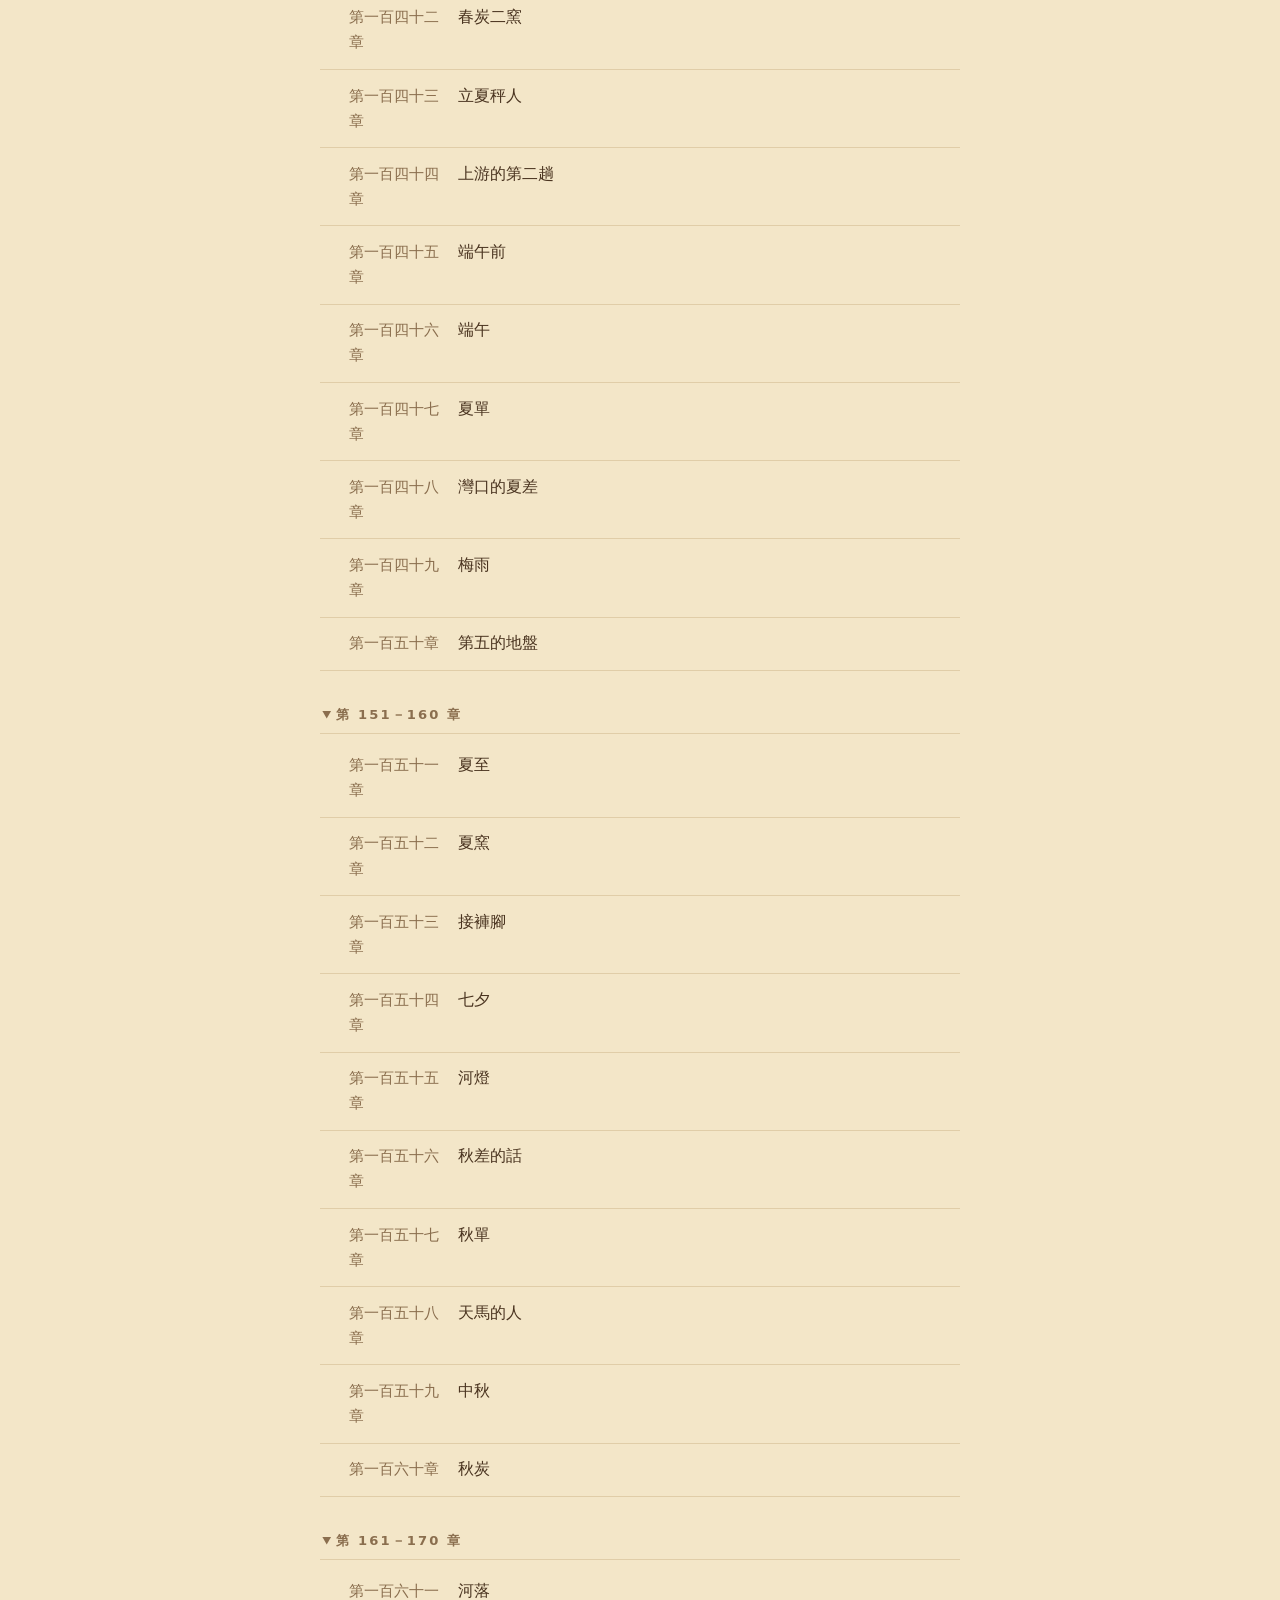
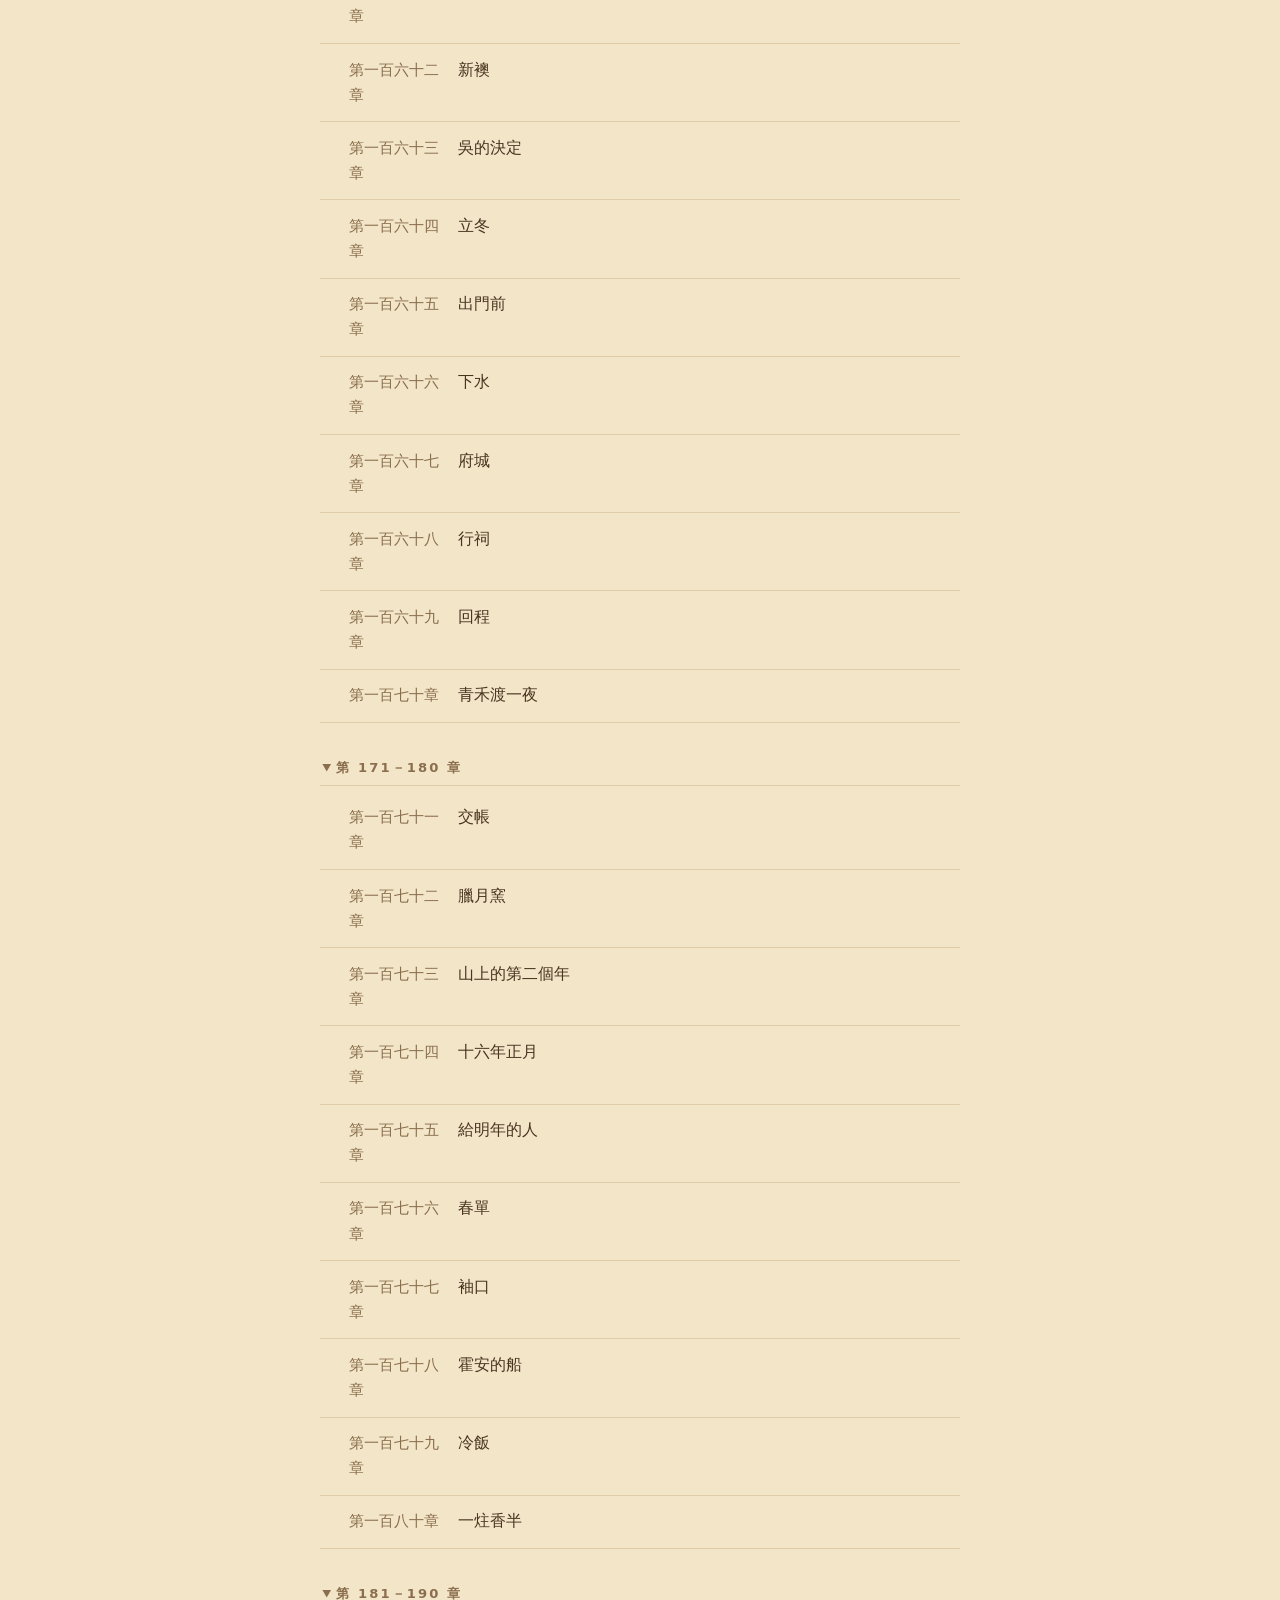
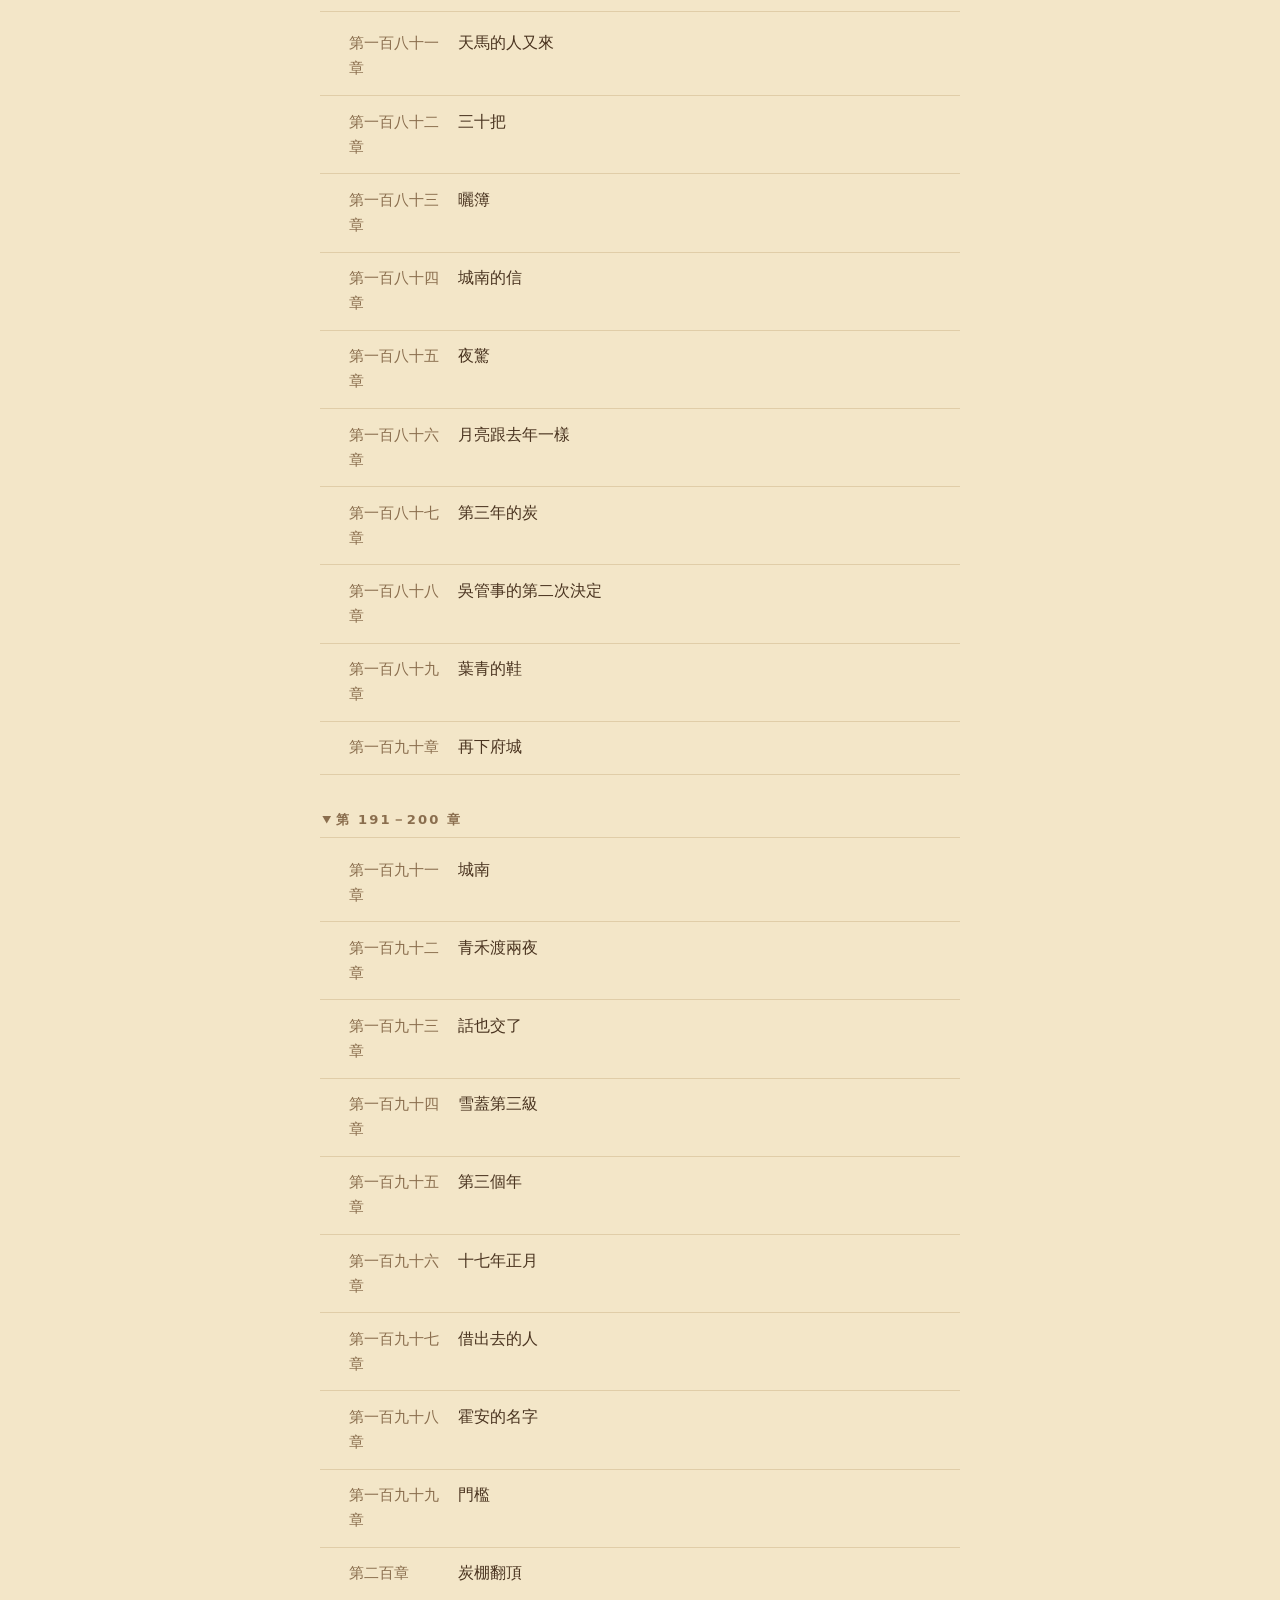
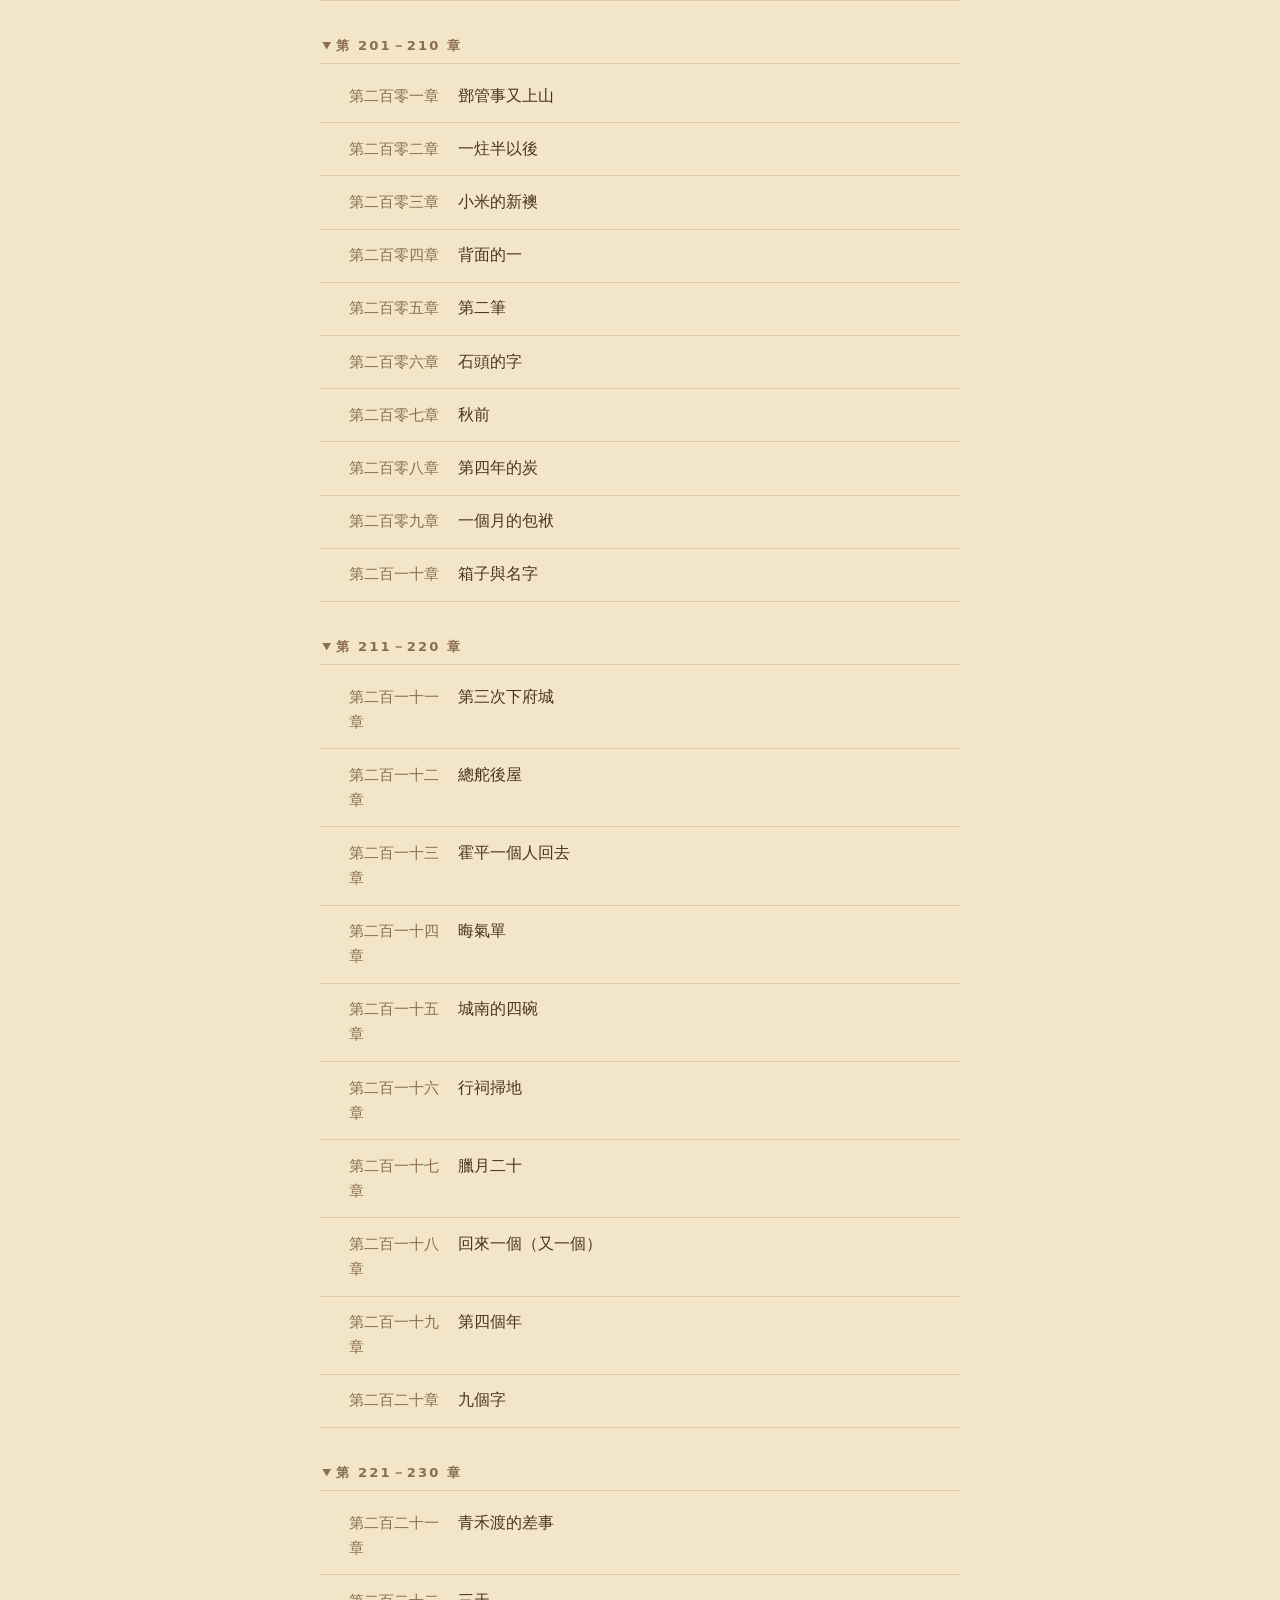
==== commit c5e31634: "公開至第二百二十七章（共 227 章），更新閱讀進度" ====
--- a/index.html
+++ b/index.html
@@ -40,13 +40,13 @@
       </div>
       <a id="continue-btn" class="continue-btn" href="./chapter.html">繼續閱讀</a>
     </div>
-    <a class="card" href="./chapter.html?n=220">
+    <a class="card" href="./chapter.html?n=227">
       <span class="kicker">最新章節</span>
-      <span class="card-title">第二百二十章　九個字</span>
+      <span class="card-title">第二百二十七章　新的一面</span>
     </a>
   </div>
 
-  <p class="meta">目前刊載至第二百二十章，共 220 章</p>
+  <p class="meta">目前刊載至第二百二十七章，共 227 章</p>
   <p id="homescreen-hint" class="hint">用手機瀏覽器打開後，可加入主畫面，下次就能像 App 一樣點開讀。</p>
 
   <section class="batch" id="batch-1">
@@ -423,6 +423,20 @@
     </ol>
   </details>
 </section>
+<section class="batch" id="batch-221">
+  <details open>
+    <summary>第 221－230 章</summary>
+    <ol start="221">
+      <li id="toc-ch-221" data-n="221"><a href="./chapter.html?n=221"><span class="ch-mark" aria-hidden="true"></span><span class="ch-label">第二百二十一章</span><span class="ch-title">青禾渡的差事</span></a></li>
+      <li id="toc-ch-222" data-n="222"><a href="./chapter.html?n=222"><span class="ch-mark" aria-hidden="true"></span><span class="ch-label">第二百二十二章</span><span class="ch-title">三天</span></a></li>
+      <li id="toc-ch-223" data-n="223"><a href="./chapter.html?n=223"><span class="ch-mark" aria-hidden="true"></span><span class="ch-label">第二百二十三章</span><span class="ch-title">堤上</span></a></li>
+      <li id="toc-ch-224" data-n="224"><a href="./chapter.html?n=224"><span class="ch-mark" aria-hidden="true"></span><span class="ch-label">第二百二十四章</span><span class="ch-title">回山</span></a></li>
+      <li id="toc-ch-225" data-n="225"><a href="./chapter.html?n=225"><span class="ch-mark" aria-hidden="true"></span><span class="ch-label">第二百二十五章</span><span class="ch-title">宋記的船</span></a></li>
+      <li id="toc-ch-226" data-n="226"><a href="./chapter.html?n=226"><span class="ch-mark" aria-hidden="true"></span><span class="ch-label">第二百二十六章</span><span class="ch-title">霍安的第一篇</span></a></li>
+      <li id="toc-ch-227" data-n="227"><a href="./chapter.html?n=227"><span class="ch-mark" aria-hidden="true"></span><span class="ch-label">第二百二十七章</span><span class="ch-title">新的一面</span></a></li>
+    </ol>
+  </details>
+</section>
 
 
   <footer class="site-footer">山河武俠　·　Yuki</footer>
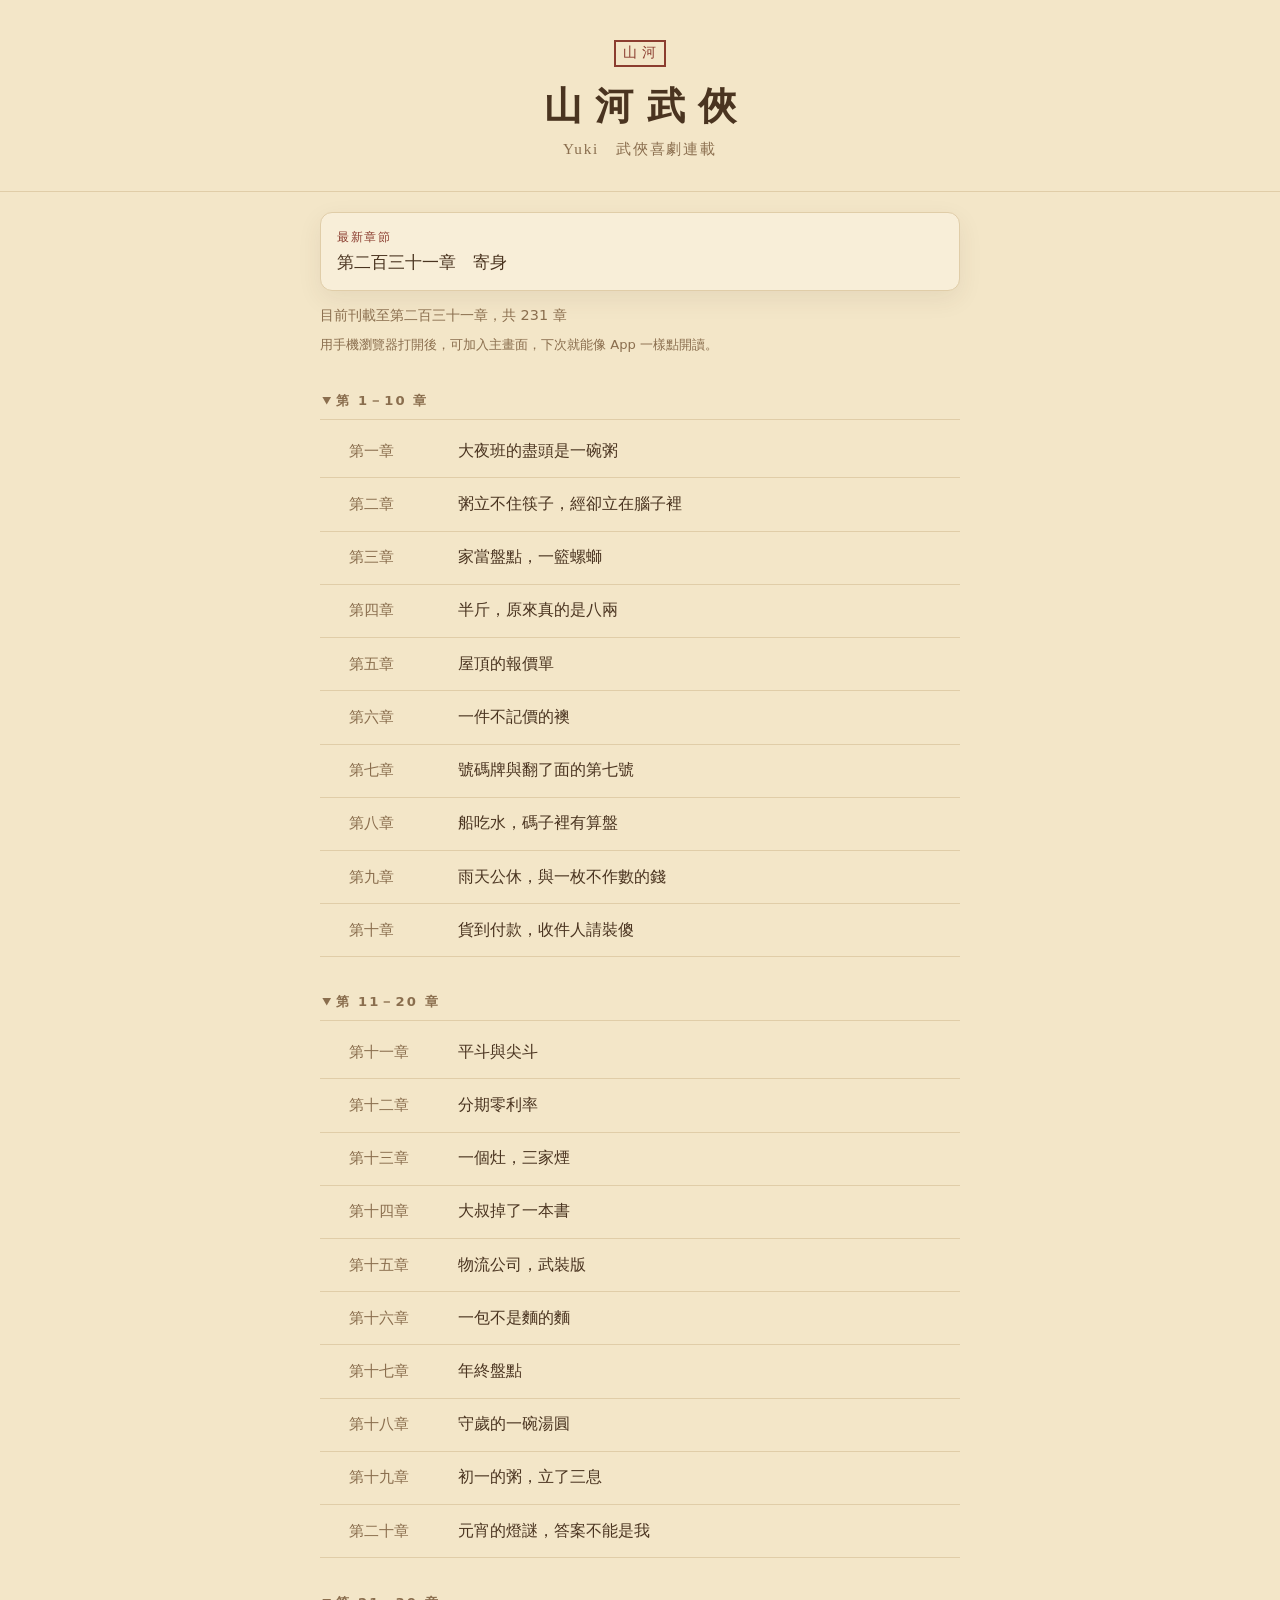
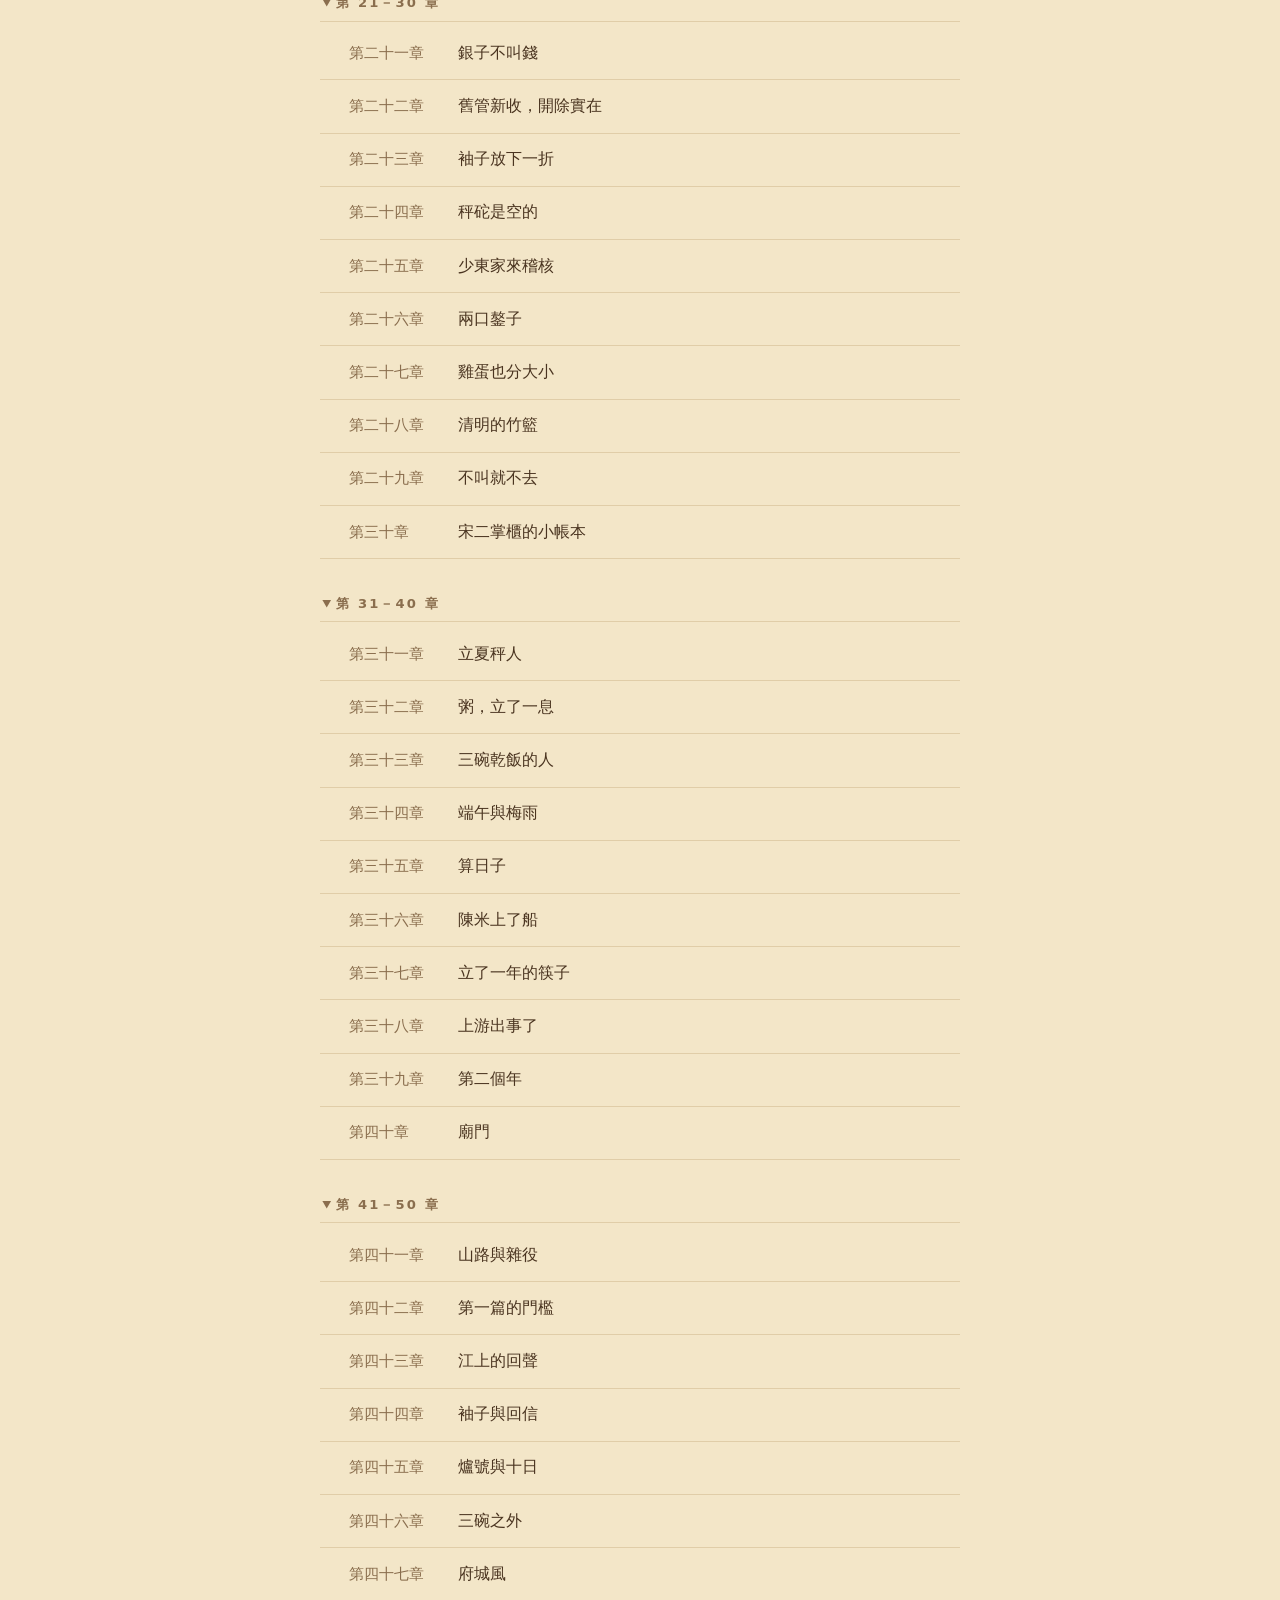
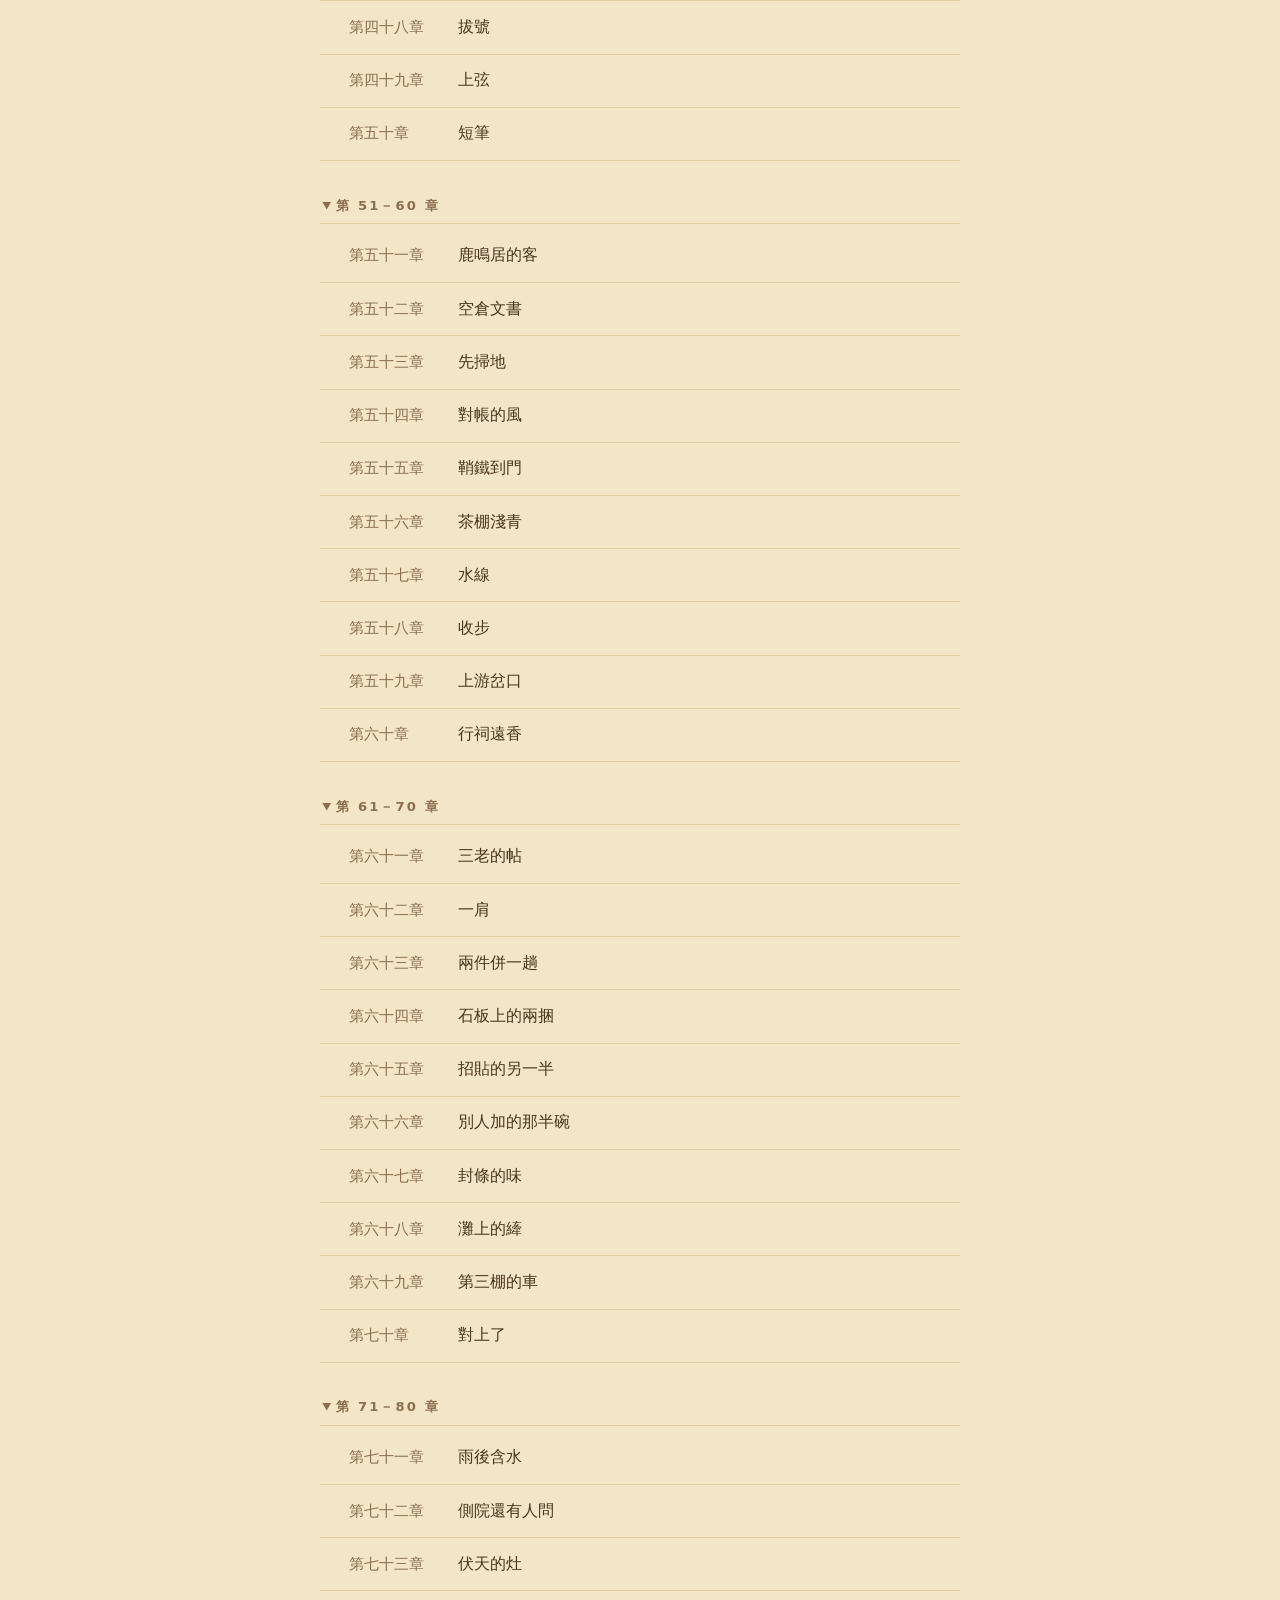
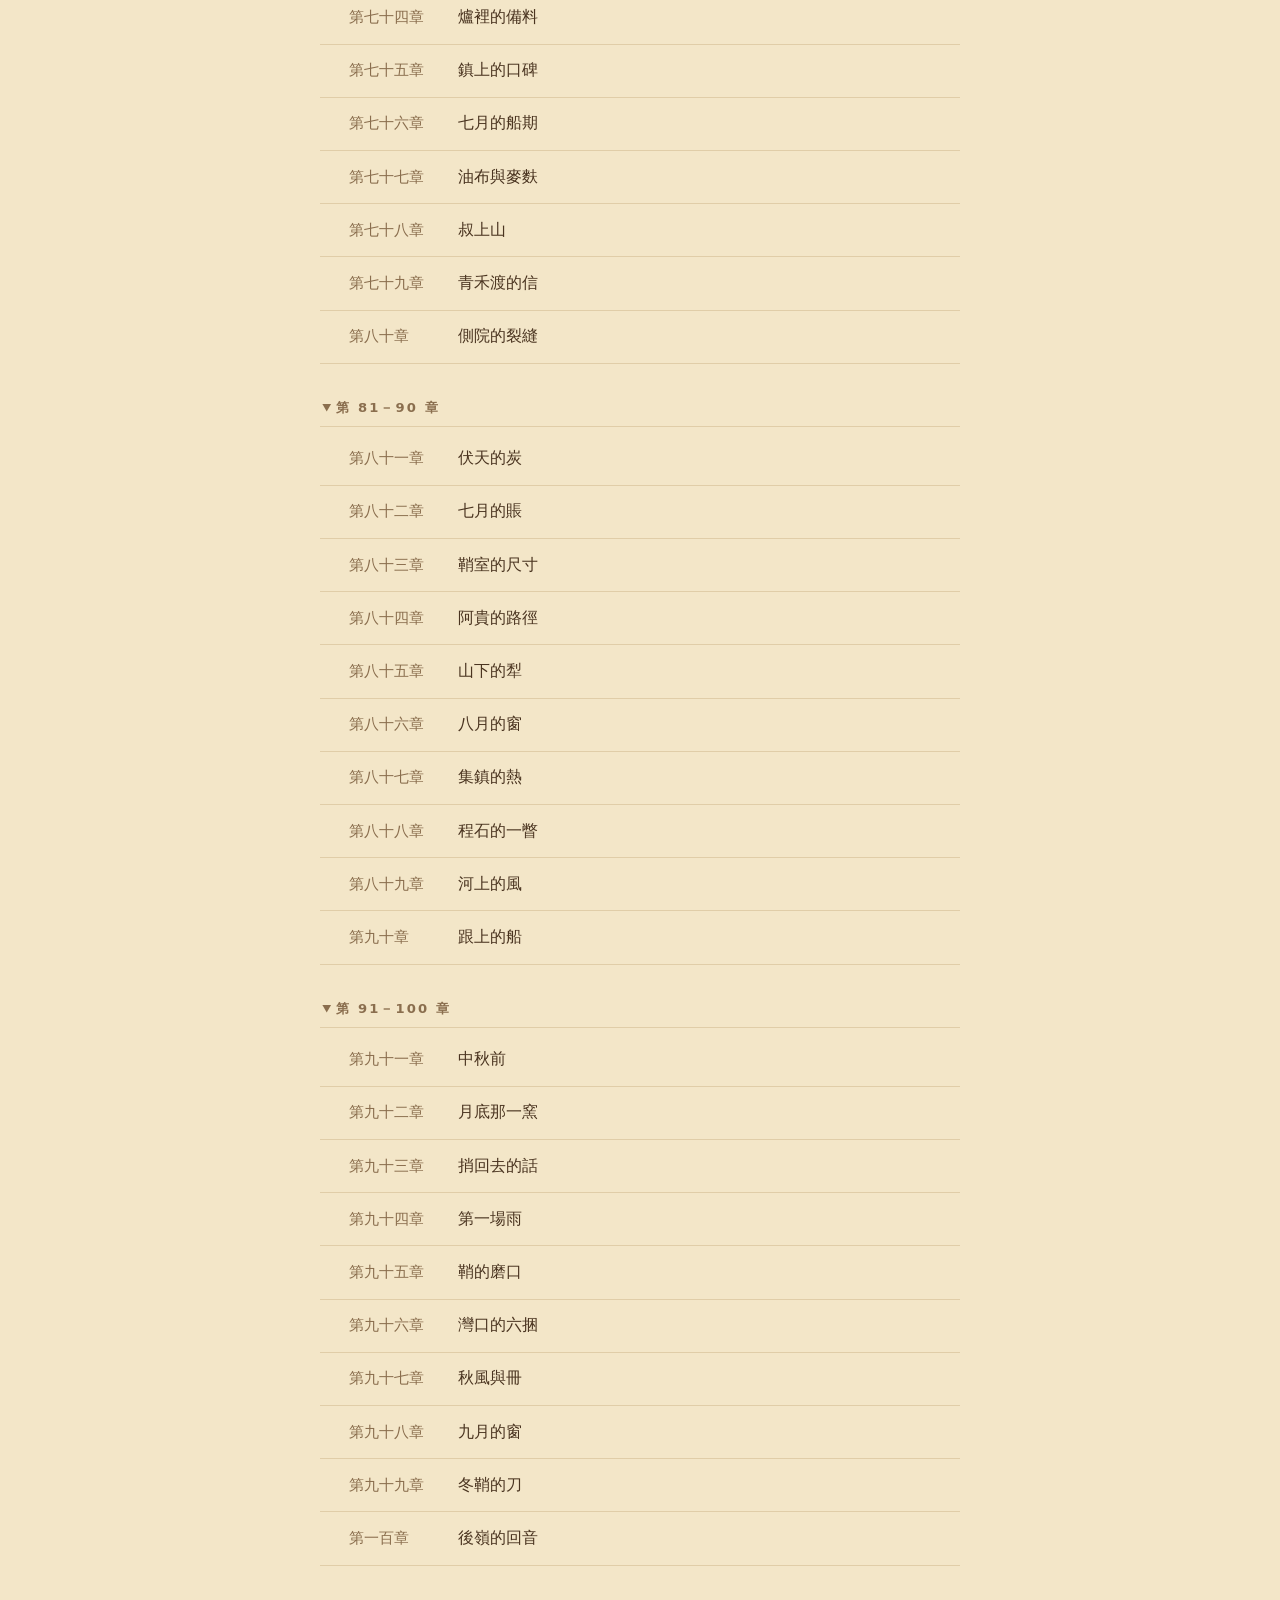
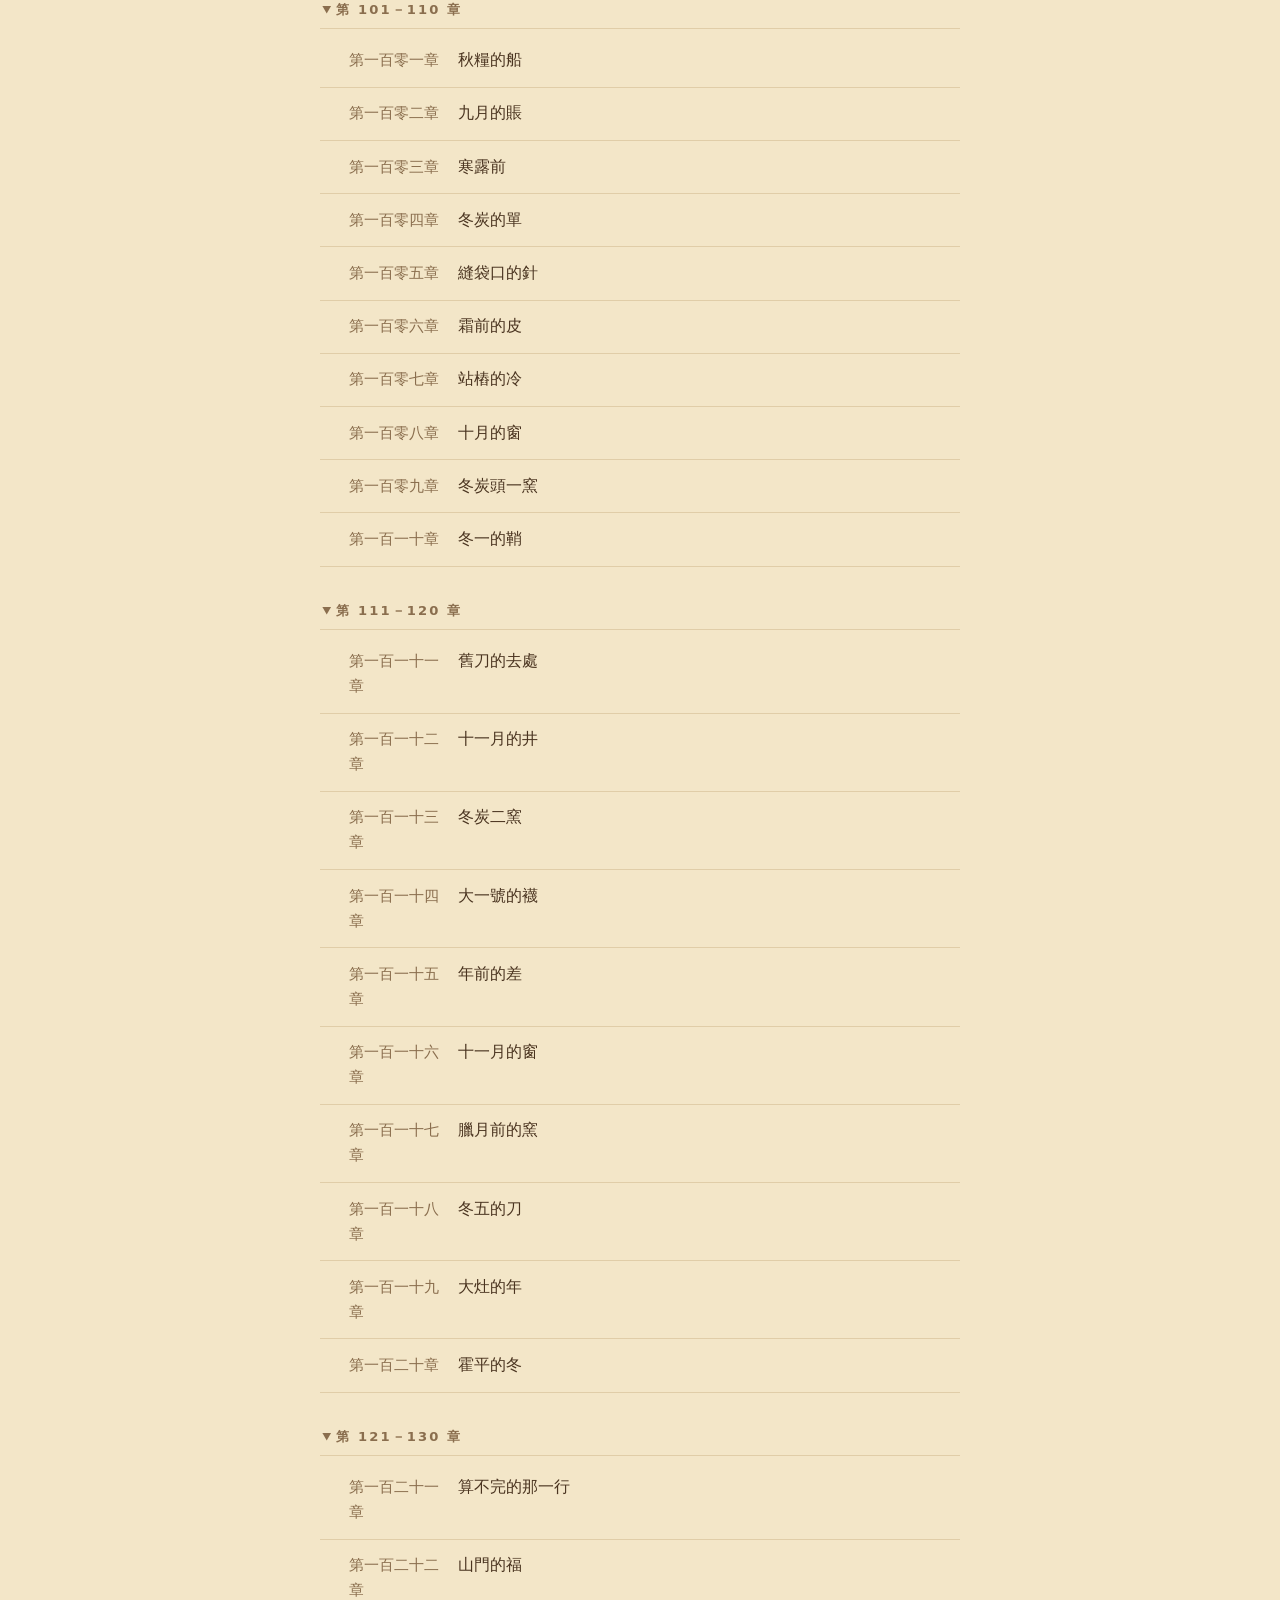
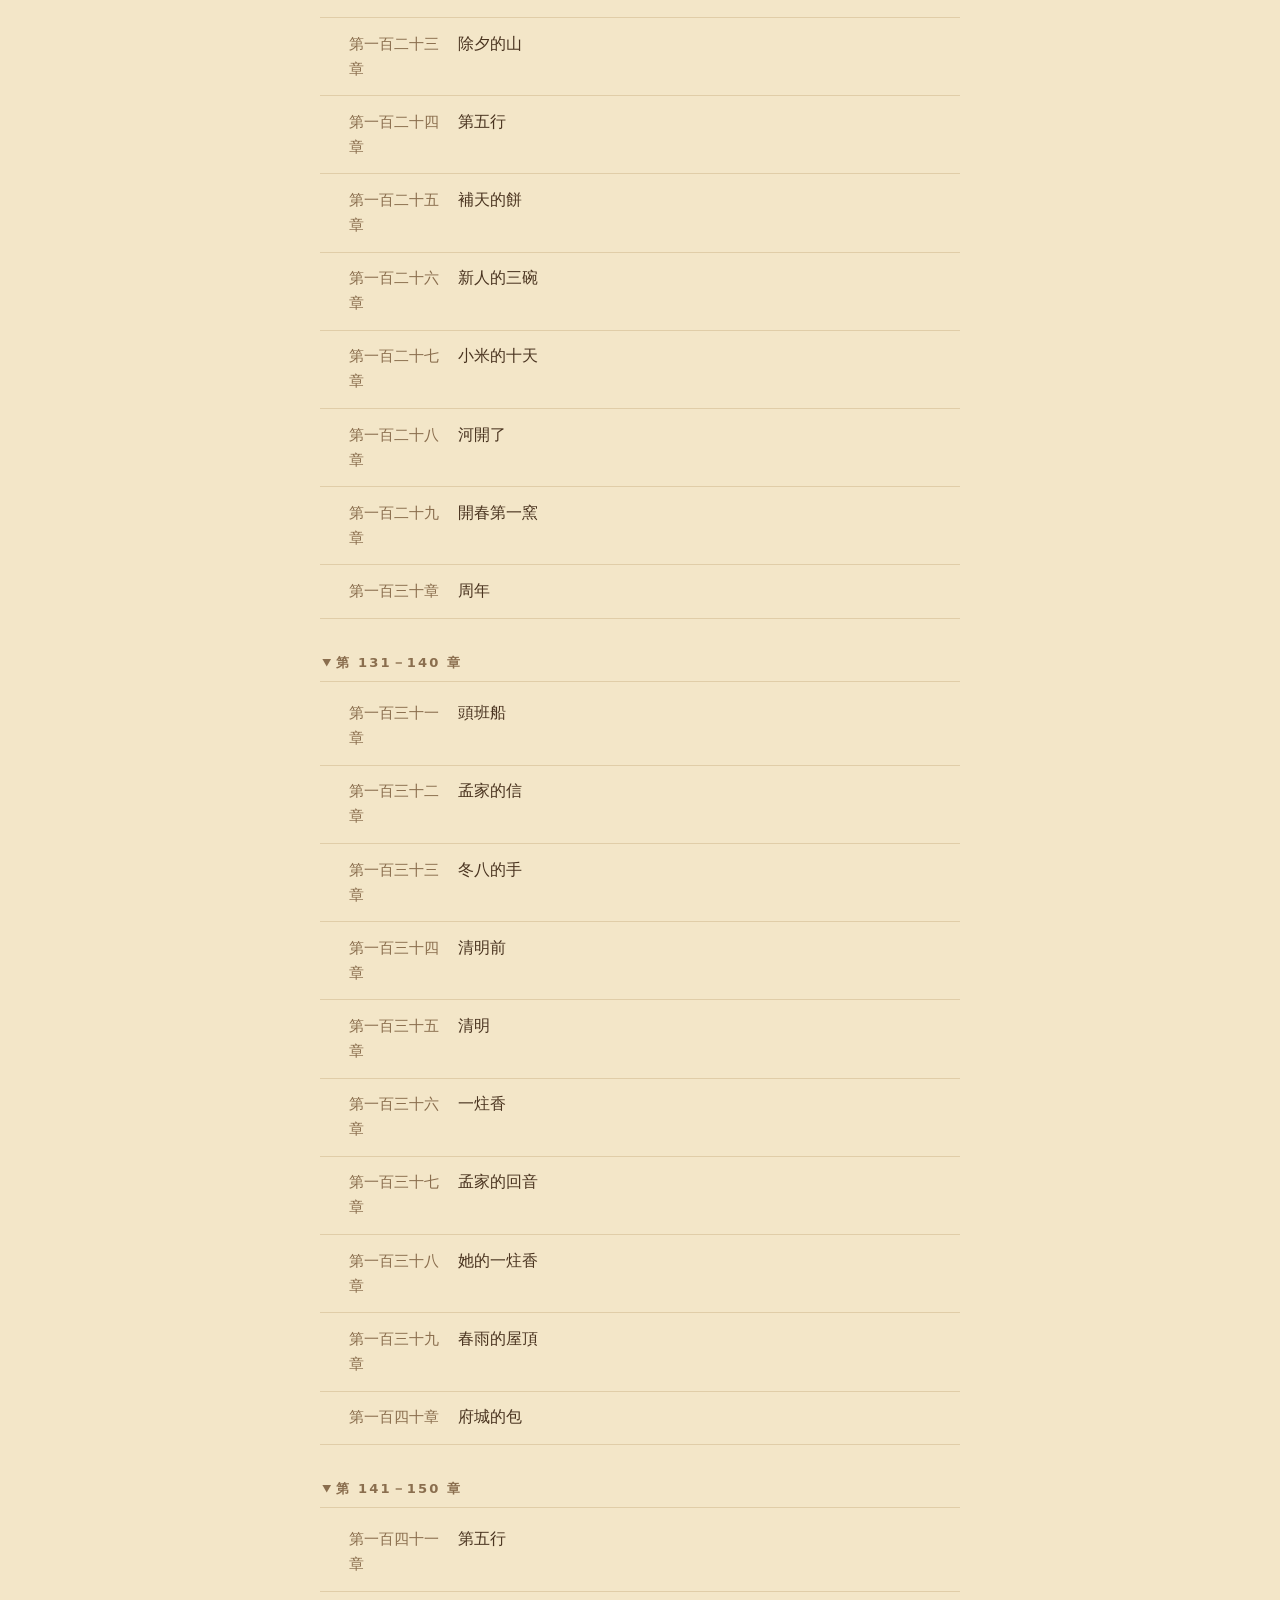
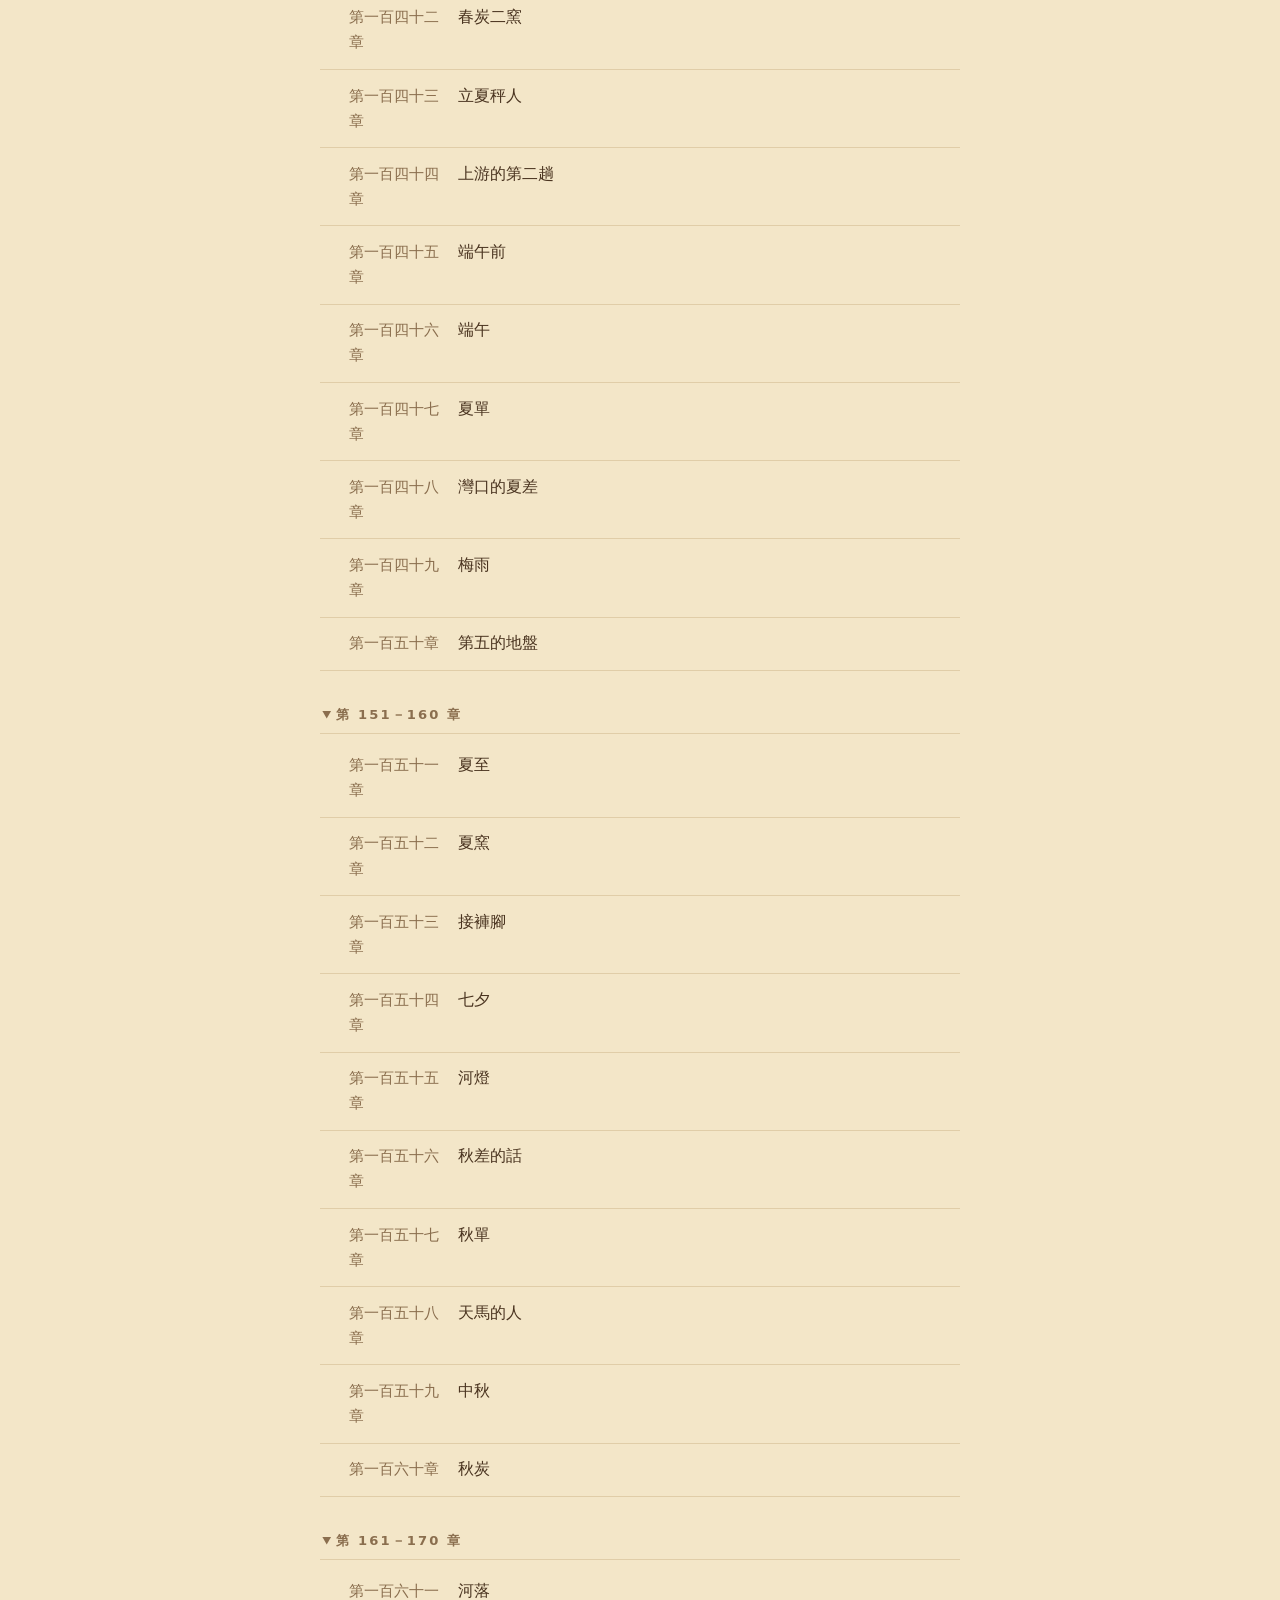
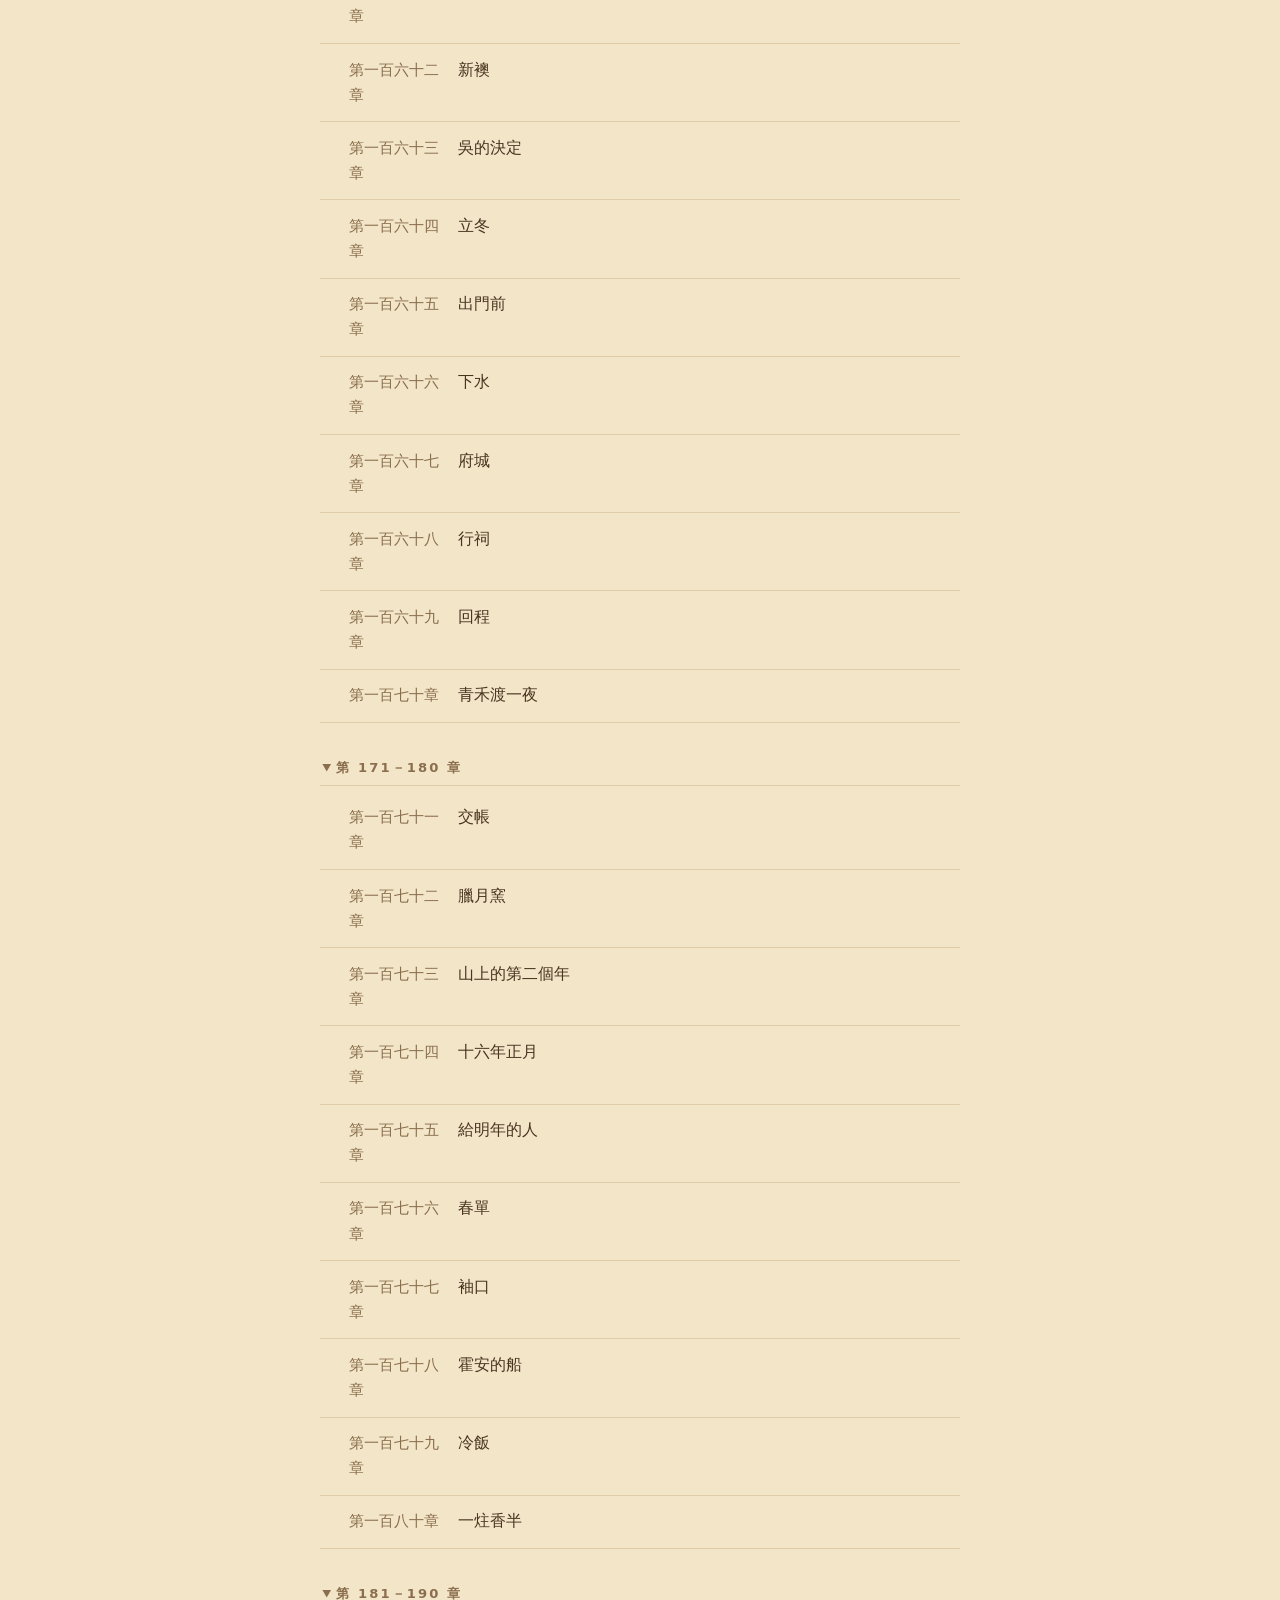
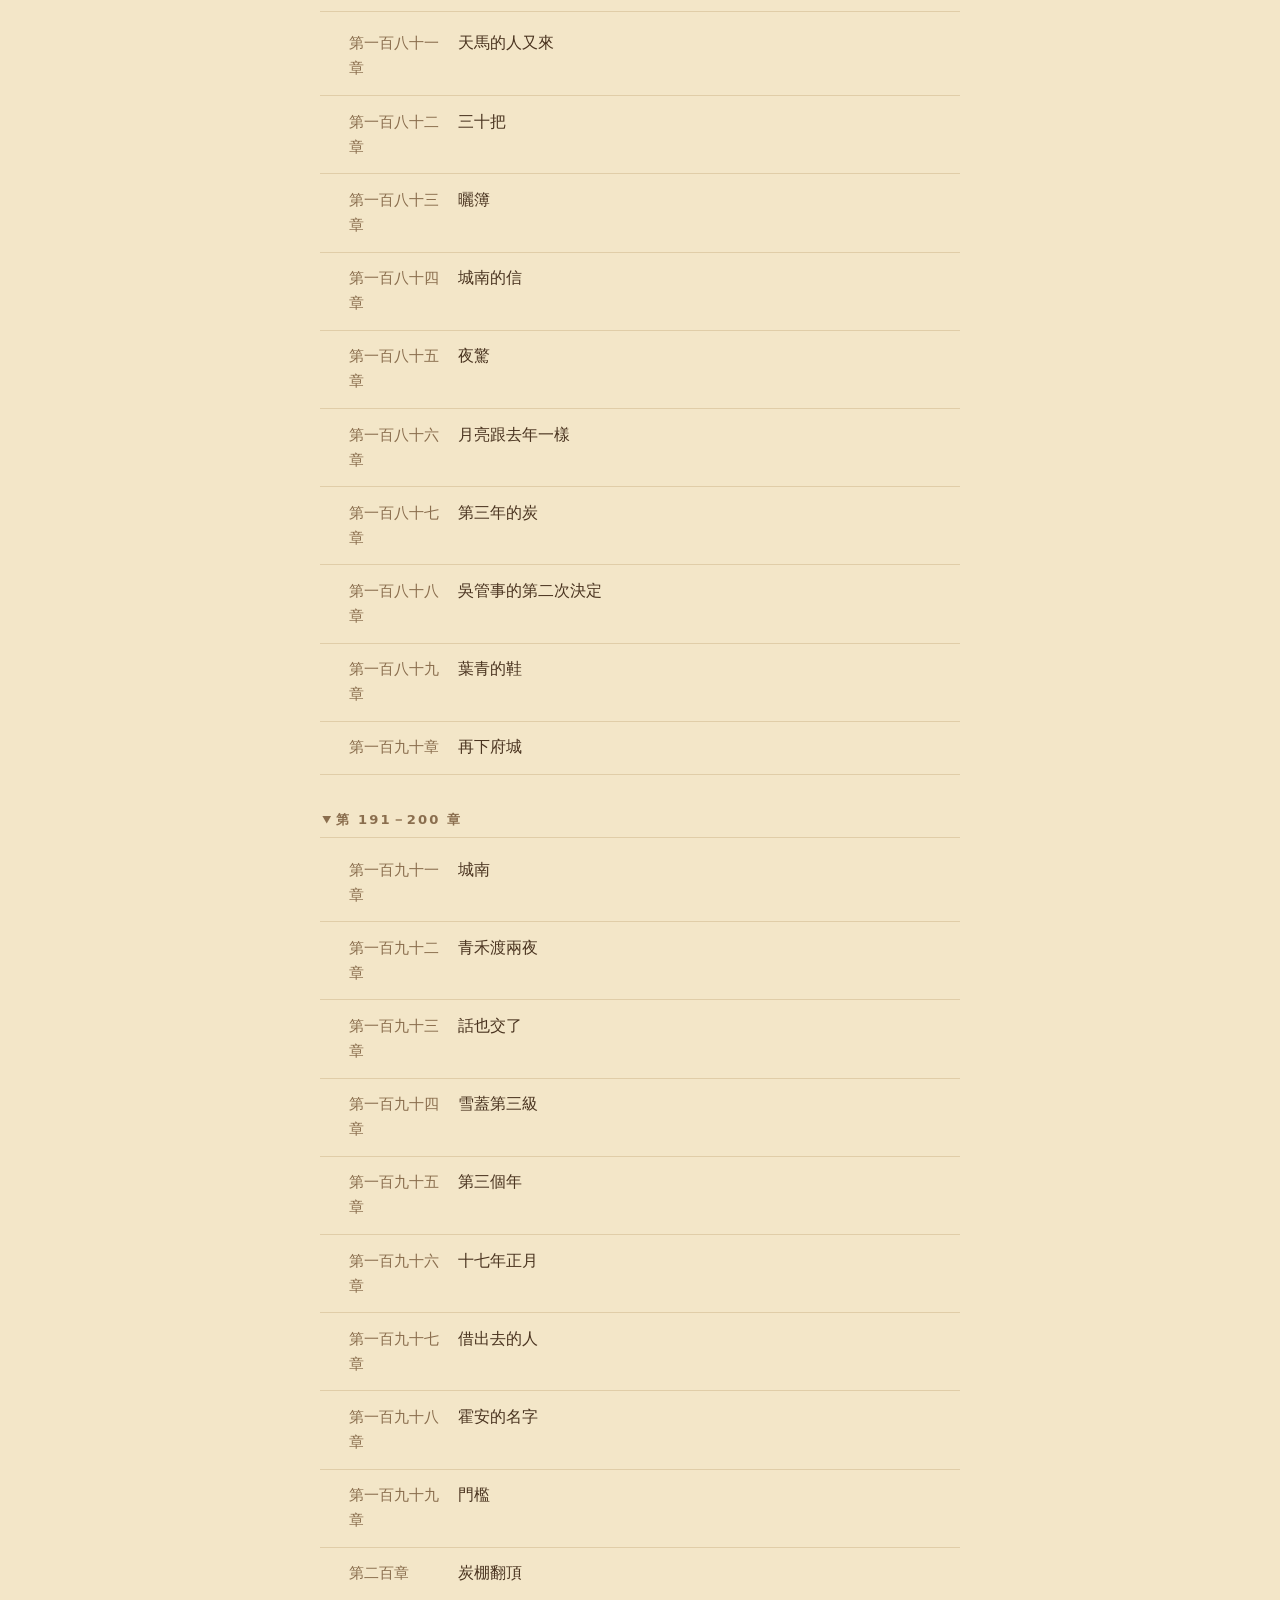
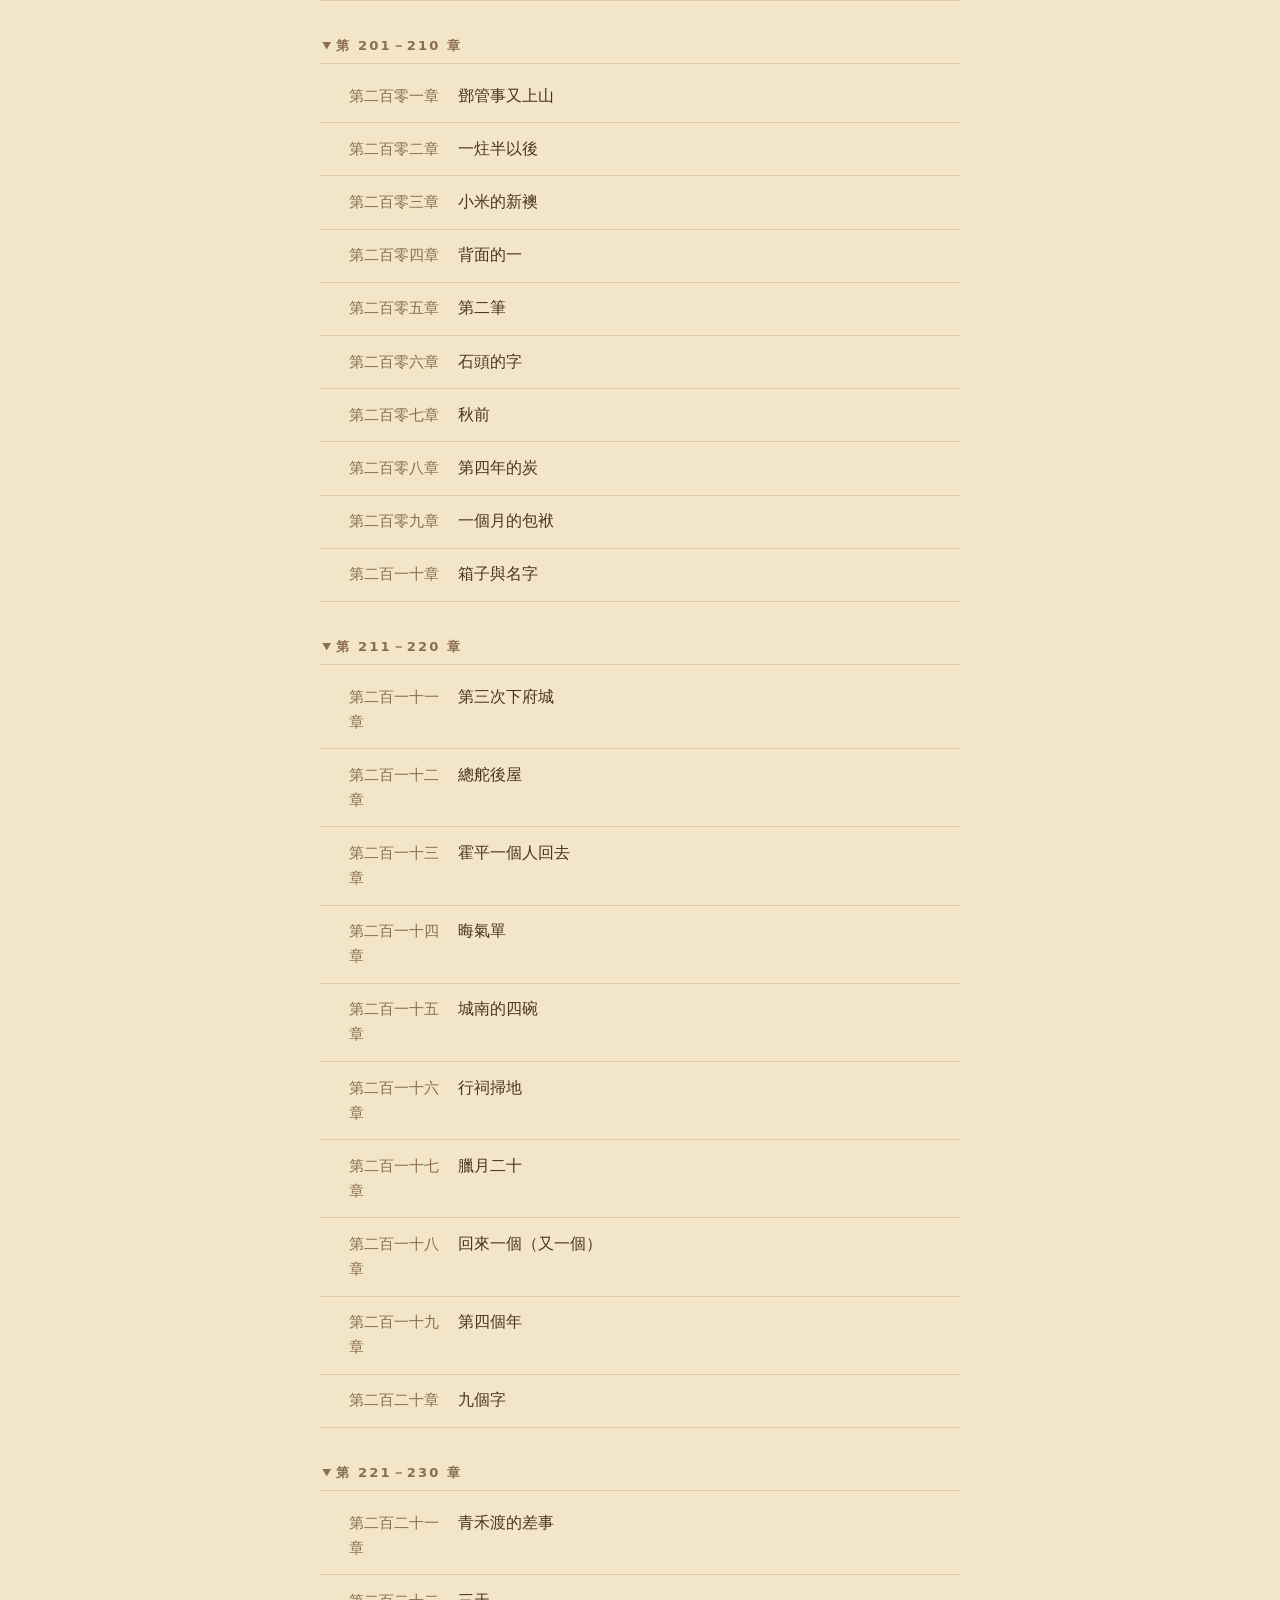
==== commit b9b4c5b8: "公開至第二百三十一章（共 231 章），更新閱讀進度" ====
--- a/index.html
+++ b/index.html
@@ -40,13 +40,13 @@
       </div>
       <a id="continue-btn" class="continue-btn" href="./chapter.html">繼續閱讀</a>
     </div>
-    <a class="card" href="./chapter.html?n=227">
+    <a class="card" href="./chapter.html?n=231">
       <span class="kicker">最新章節</span>
-      <span class="card-title">第二百二十七章　新的一面</span>
+      <span class="card-title">第二百三十一章　寄身</span>
     </a>
   </div>
 
-  <p class="meta">目前刊載至第二百二十七章，共 227 章</p>
+  <p class="meta">目前刊載至第二百三十一章，共 231 章</p>
   <p id="homescreen-hint" class="hint">用手機瀏覽器打開後，可加入主畫面，下次就能像 App 一樣點開讀。</p>
 
   <section class="batch" id="batch-1">
@@ -434,6 +434,17 @@
       <li id="toc-ch-225" data-n="225"><a href="./chapter.html?n=225"><span class="ch-mark" aria-hidden="true"></span><span class="ch-label">第二百二十五章</span><span class="ch-title">宋記的船</span></a></li>
       <li id="toc-ch-226" data-n="226"><a href="./chapter.html?n=226"><span class="ch-mark" aria-hidden="true"></span><span class="ch-label">第二百二十六章</span><span class="ch-title">霍安的第一篇</span></a></li>
       <li id="toc-ch-227" data-n="227"><a href="./chapter.html?n=227"><span class="ch-mark" aria-hidden="true"></span><span class="ch-label">第二百二十七章</span><span class="ch-title">新的一面</span></a></li>
+      <li id="toc-ch-228" data-n="228"><a href="./chapter.html?n=228"><span class="ch-mark" aria-hidden="true"></span><span class="ch-label">第二百二十八章</span><span class="ch-title">夜驚第三筆</span></a></li>
+      <li id="toc-ch-229" data-n="229"><a href="./chapter.html?n=229"><span class="ch-mark" aria-hidden="true"></span><span class="ch-label">第二百二十九章</span><span class="ch-title">吳管事的第三次決定</span></a></li>
+      <li id="toc-ch-230" data-n="230"><a href="./chapter.html?n=230"><span class="ch-mark" aria-hidden="true"></span><span class="ch-label">第二百三十章</span><span class="ch-title">她自己說</span></a></li>
+    </ol>
+  </details>
+</section>
+<section class="batch" id="batch-231">
+  <details open>
+    <summary>第 231－240 章</summary>
+    <ol start="231">
+      <li id="toc-ch-231" data-n="231"><a href="./chapter.html?n=231"><span class="ch-mark" aria-hidden="true"></span><span class="ch-label">第二百三十一章</span><span class="ch-title">寄身</span></a></li>
     </ol>
   </details>
 </section>
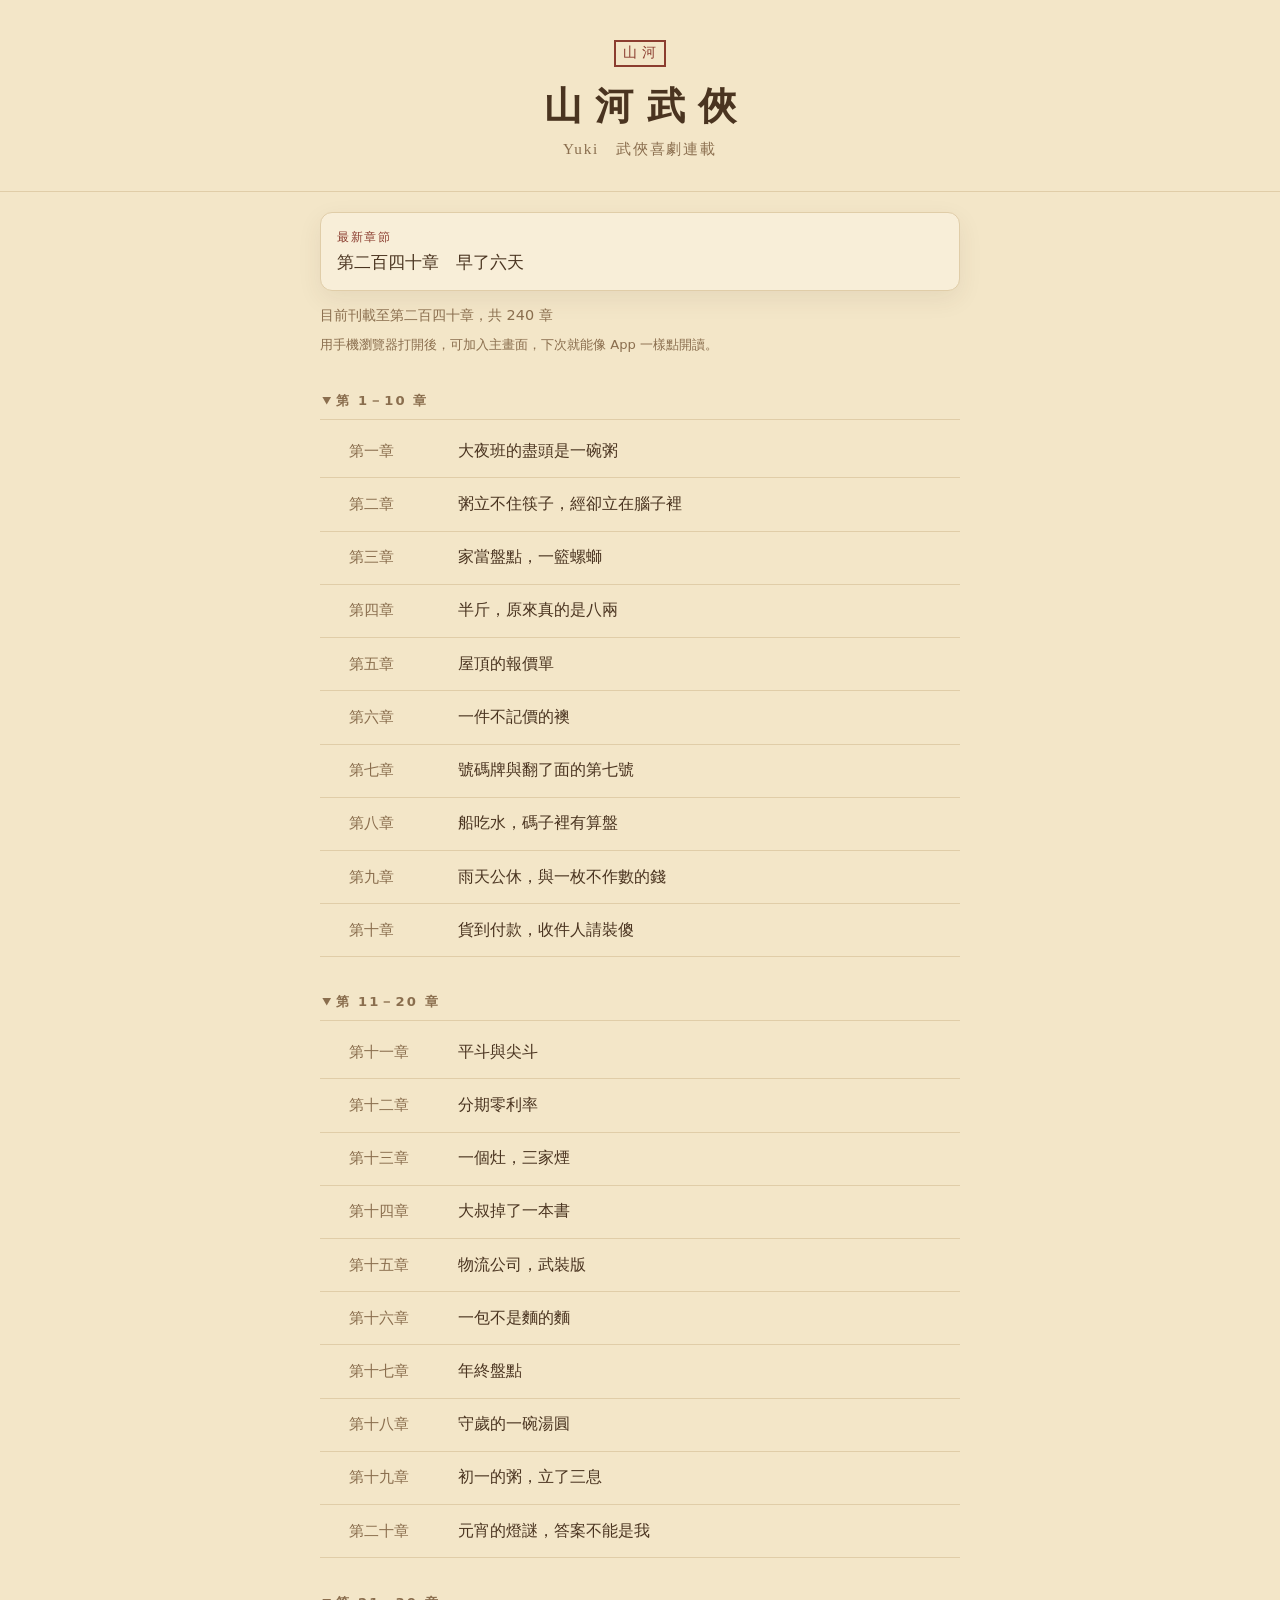
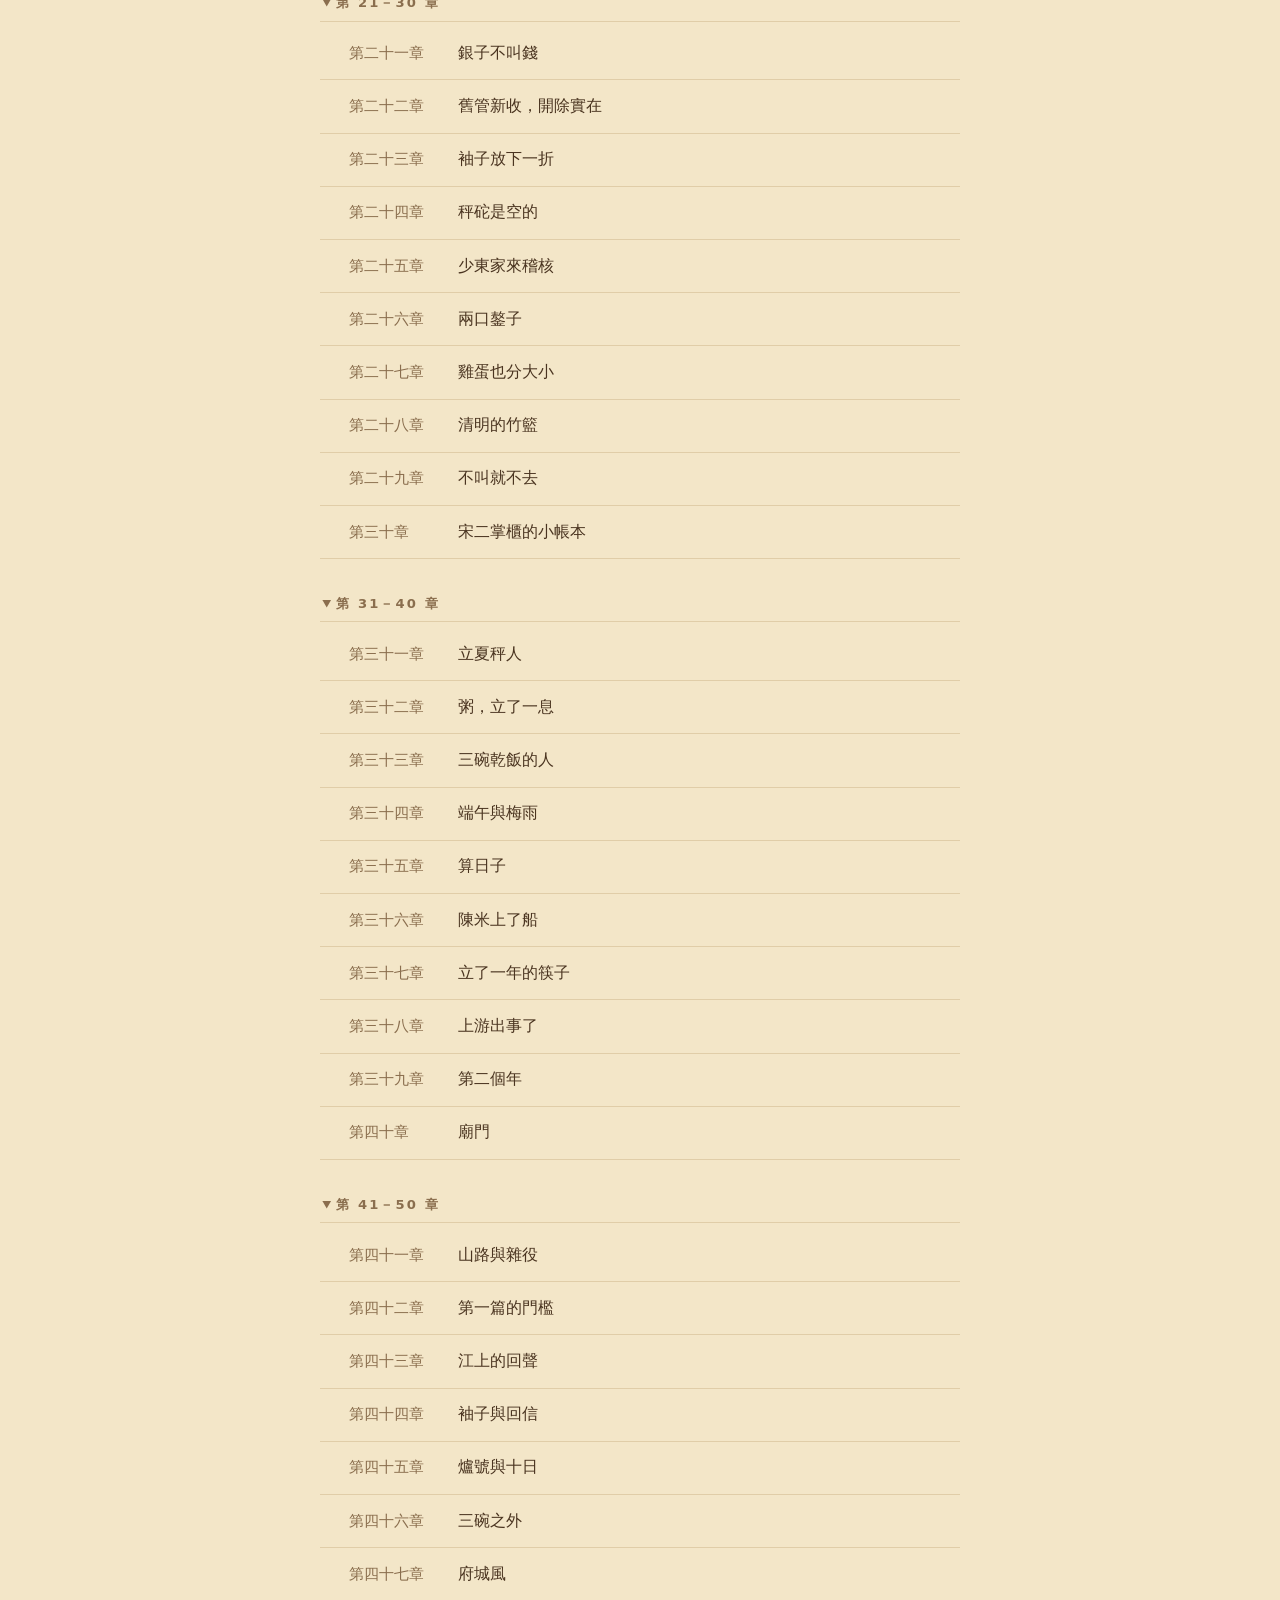
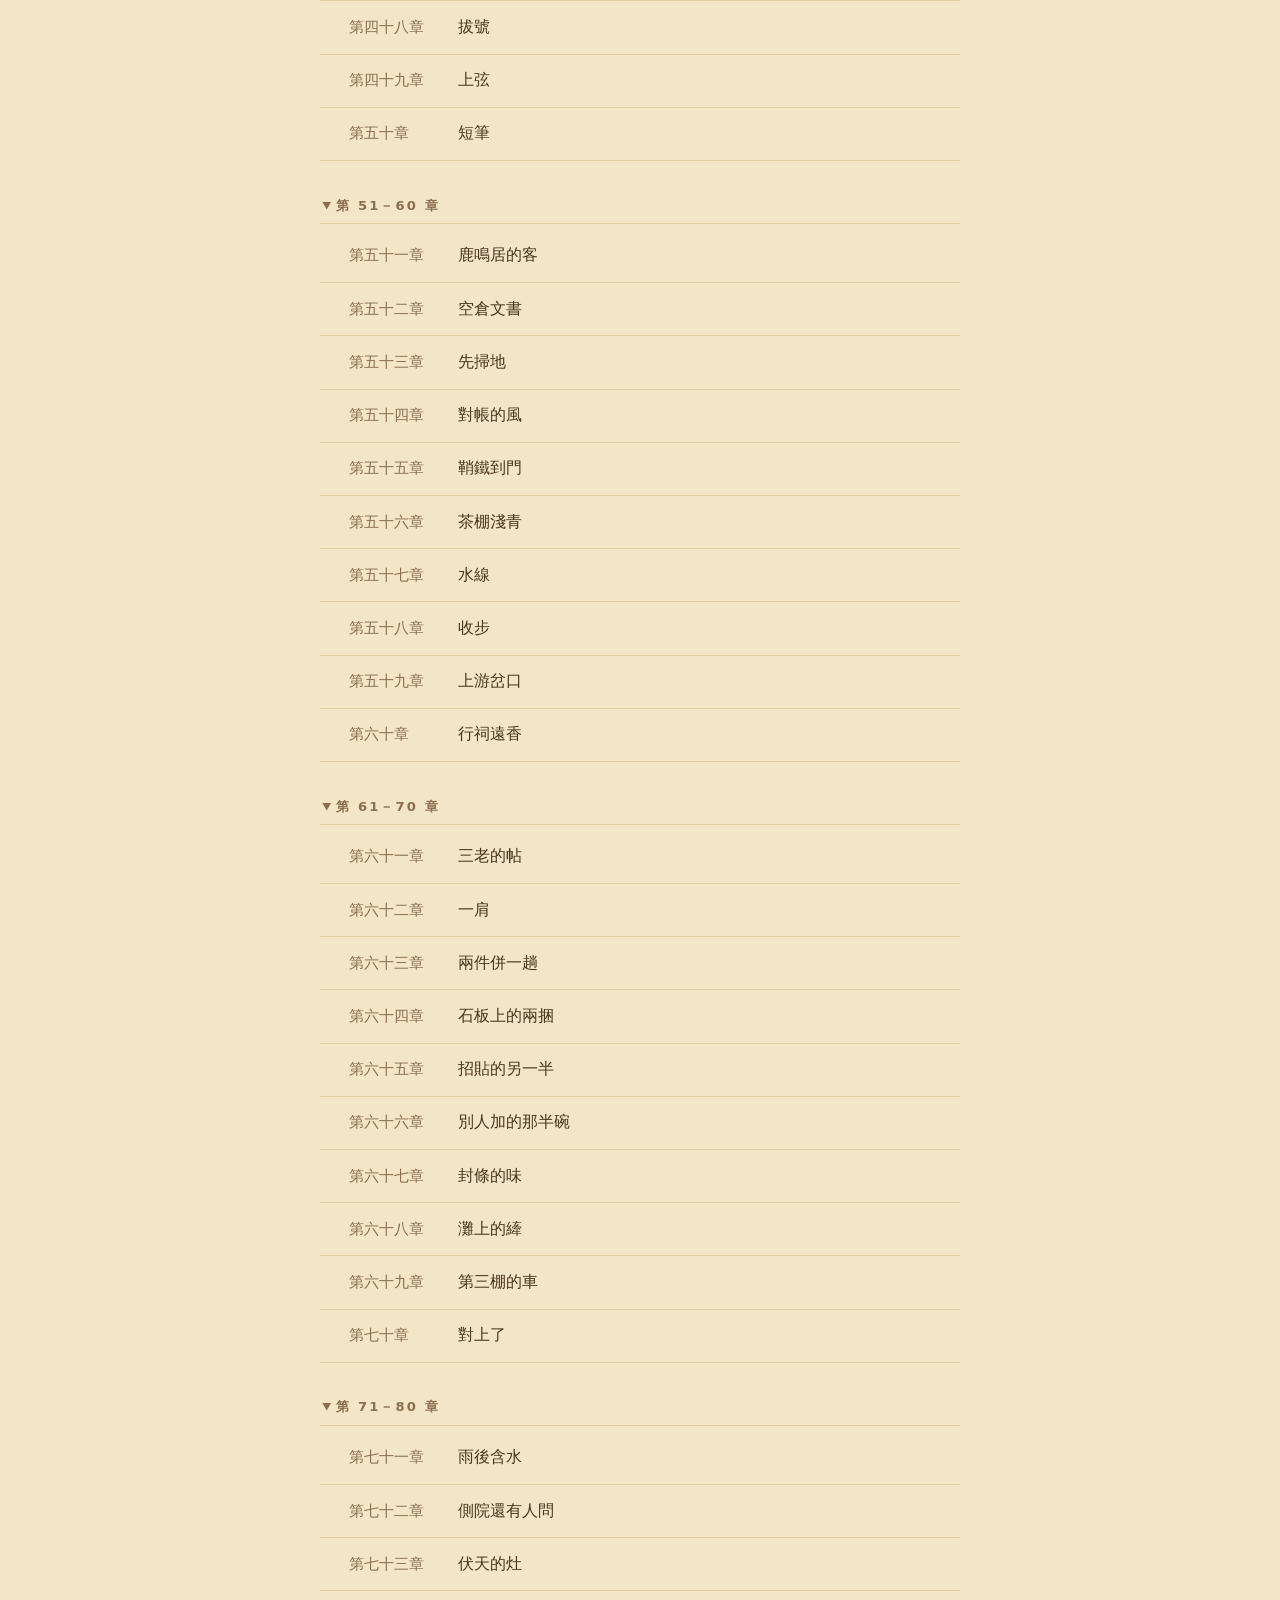
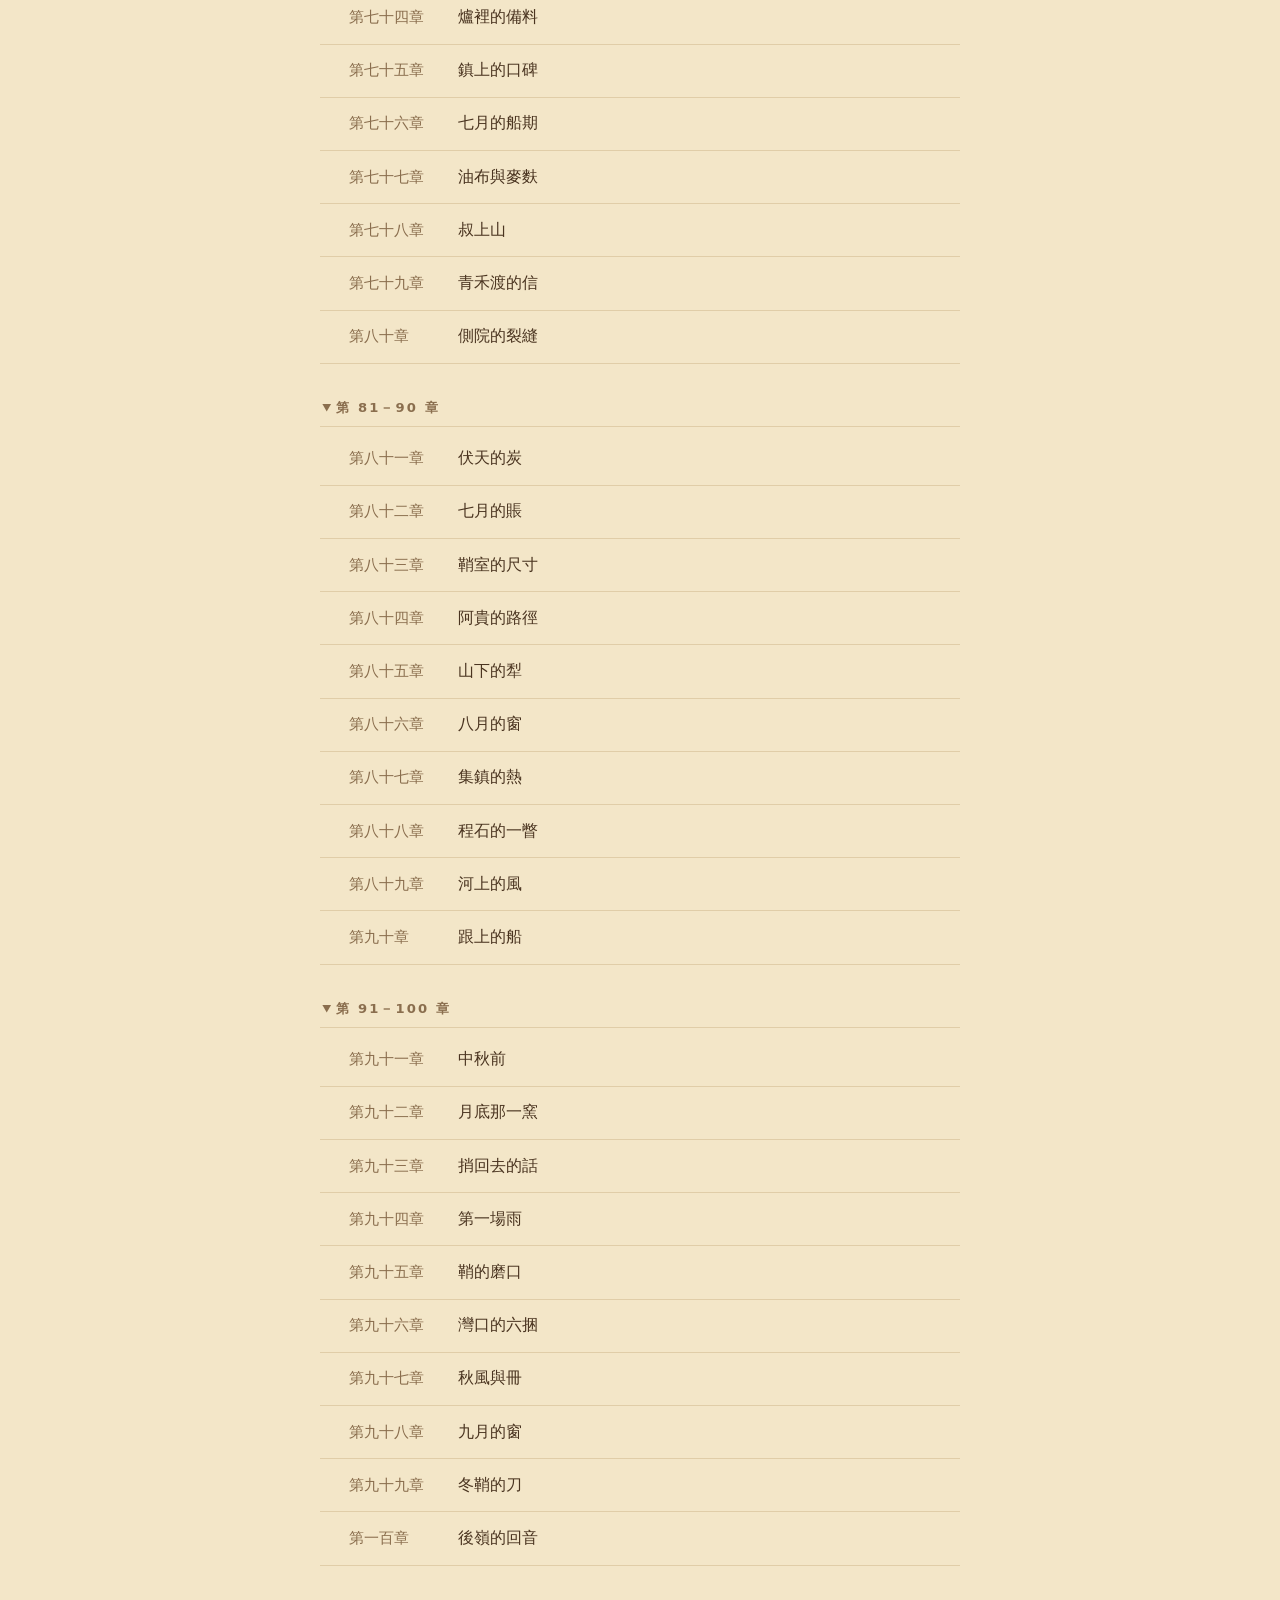
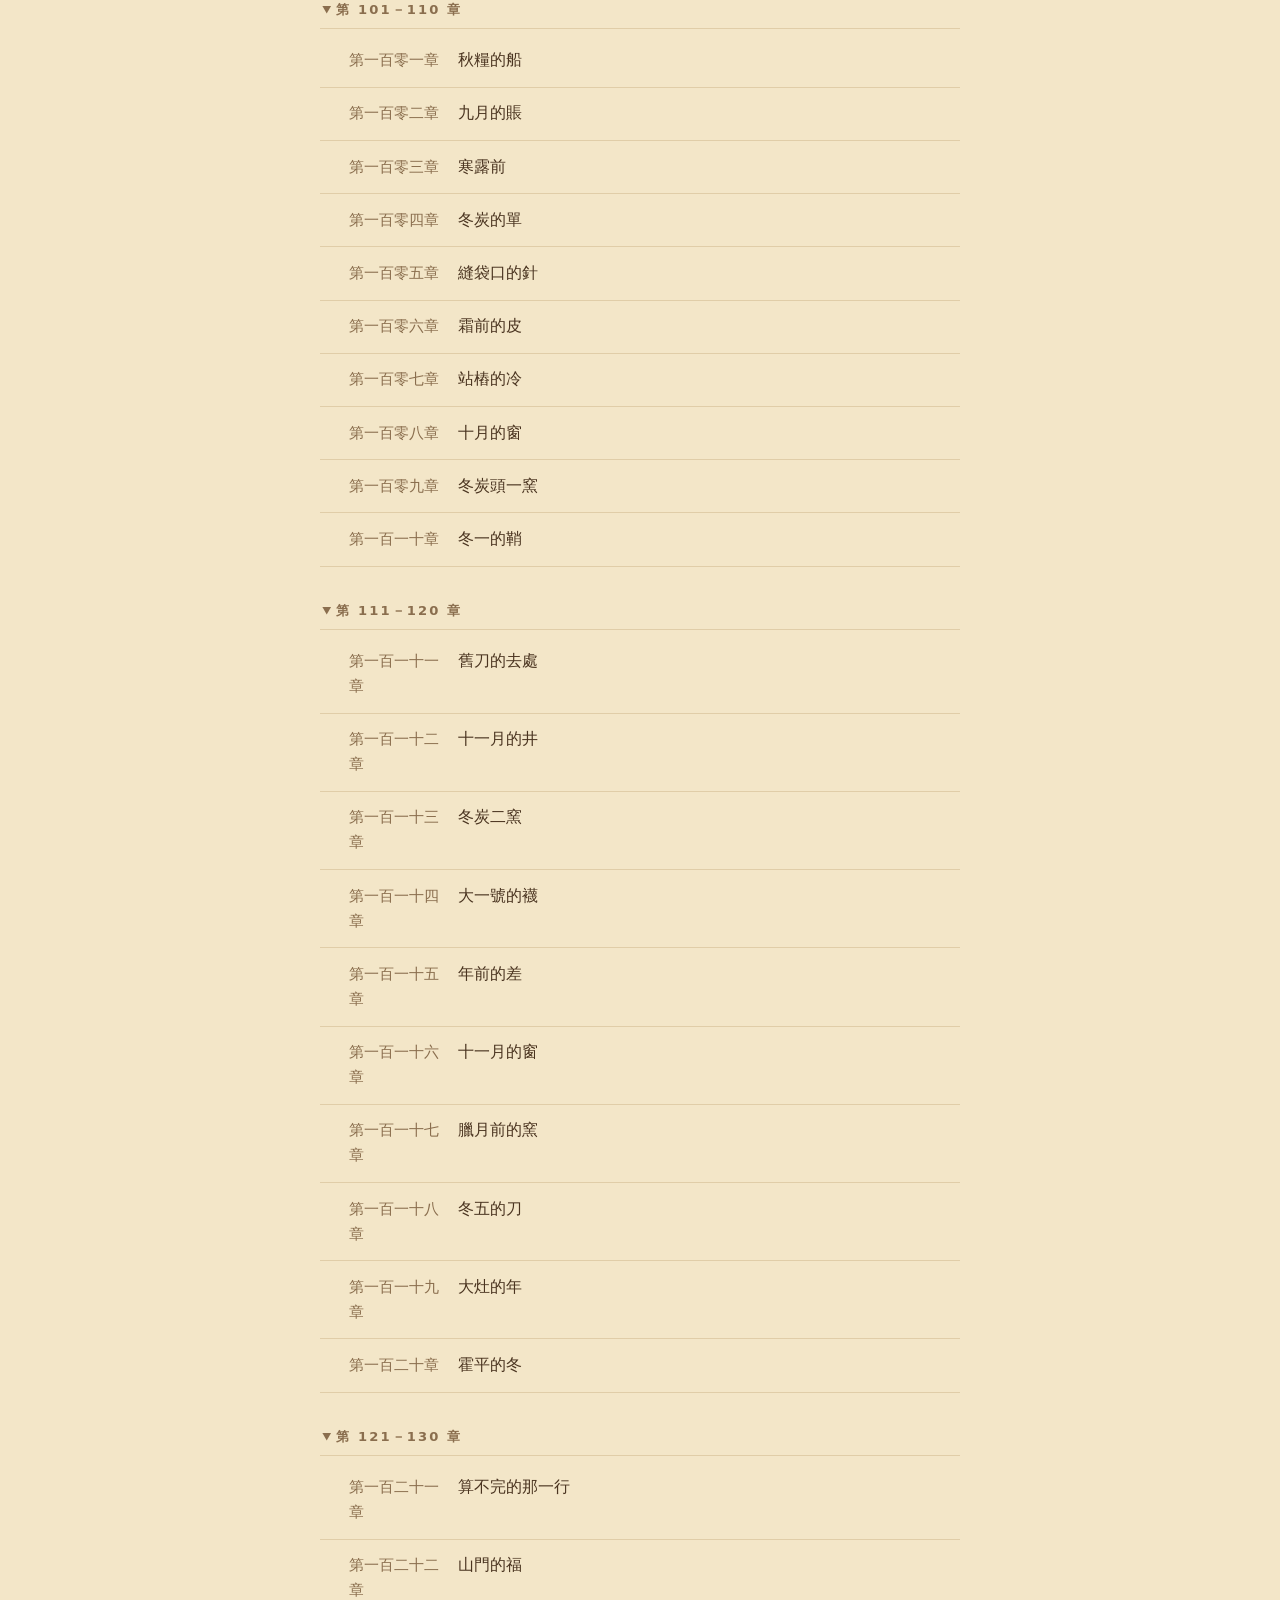
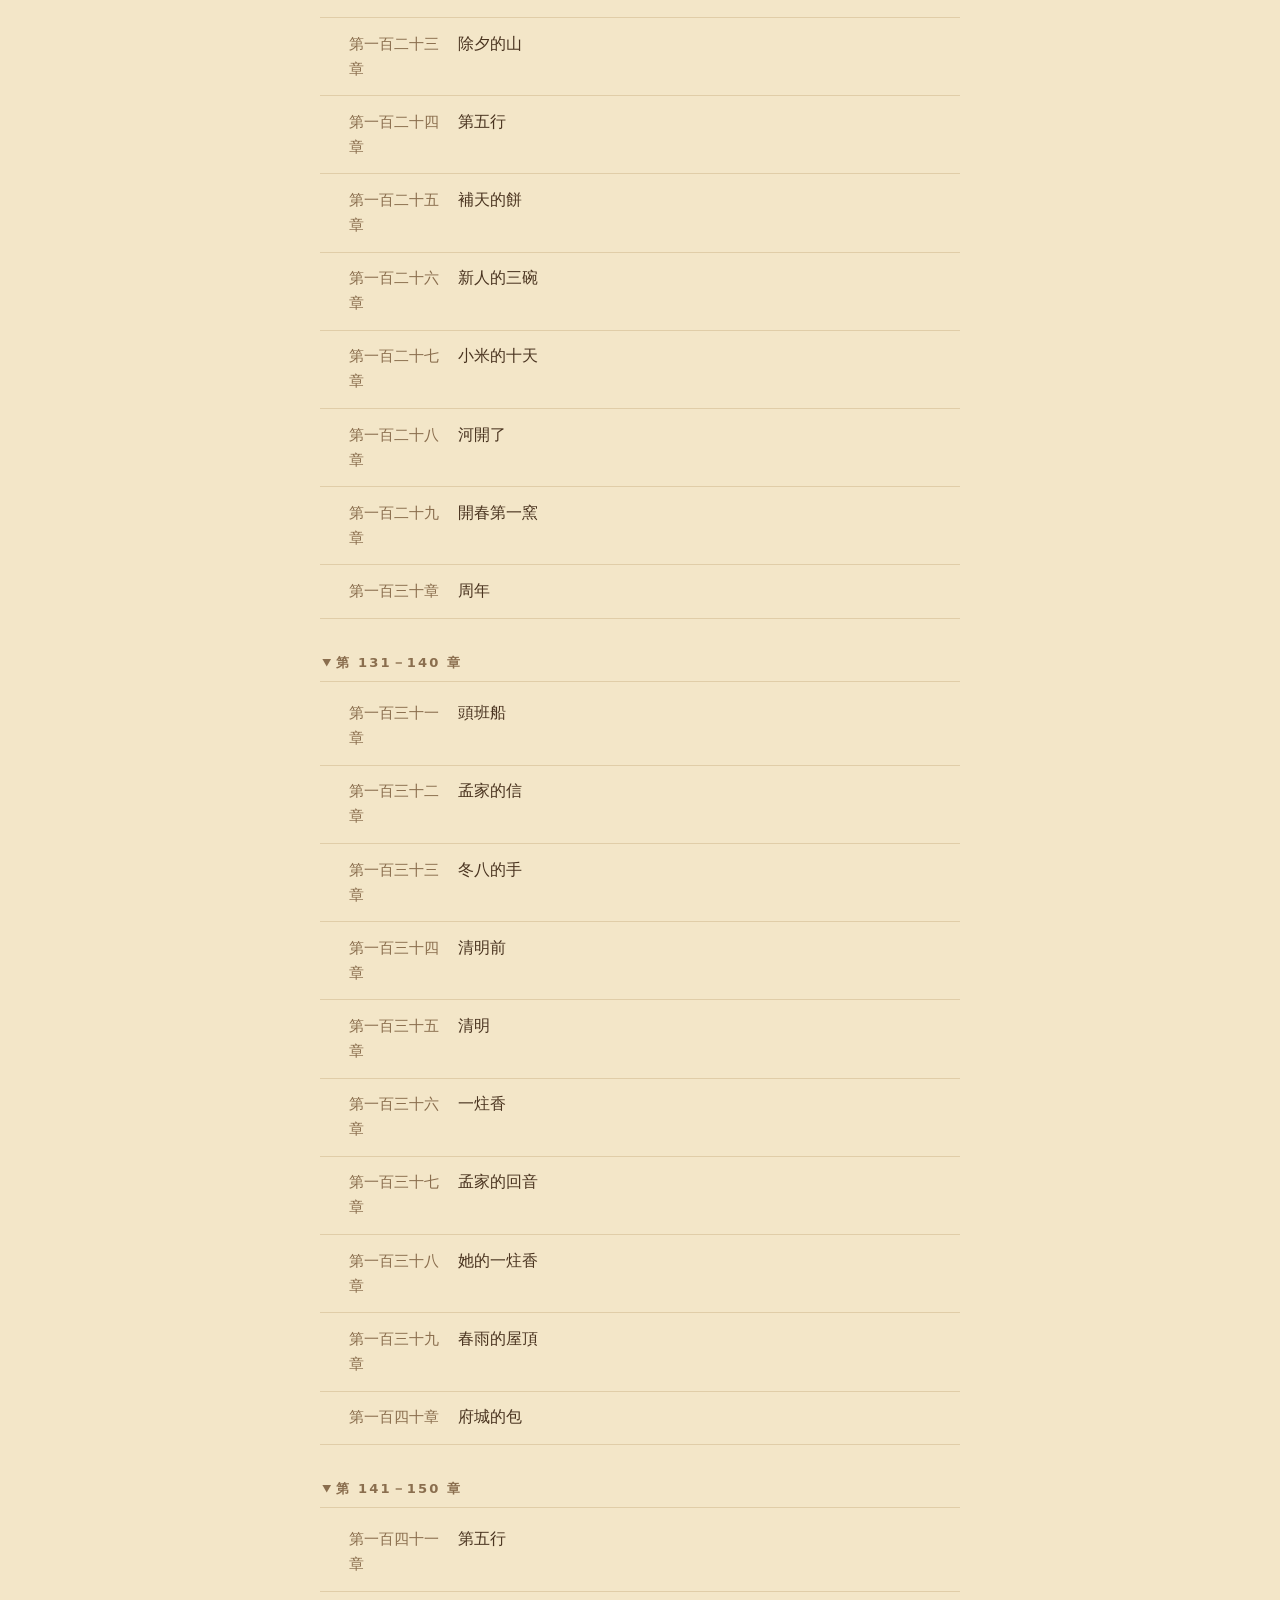
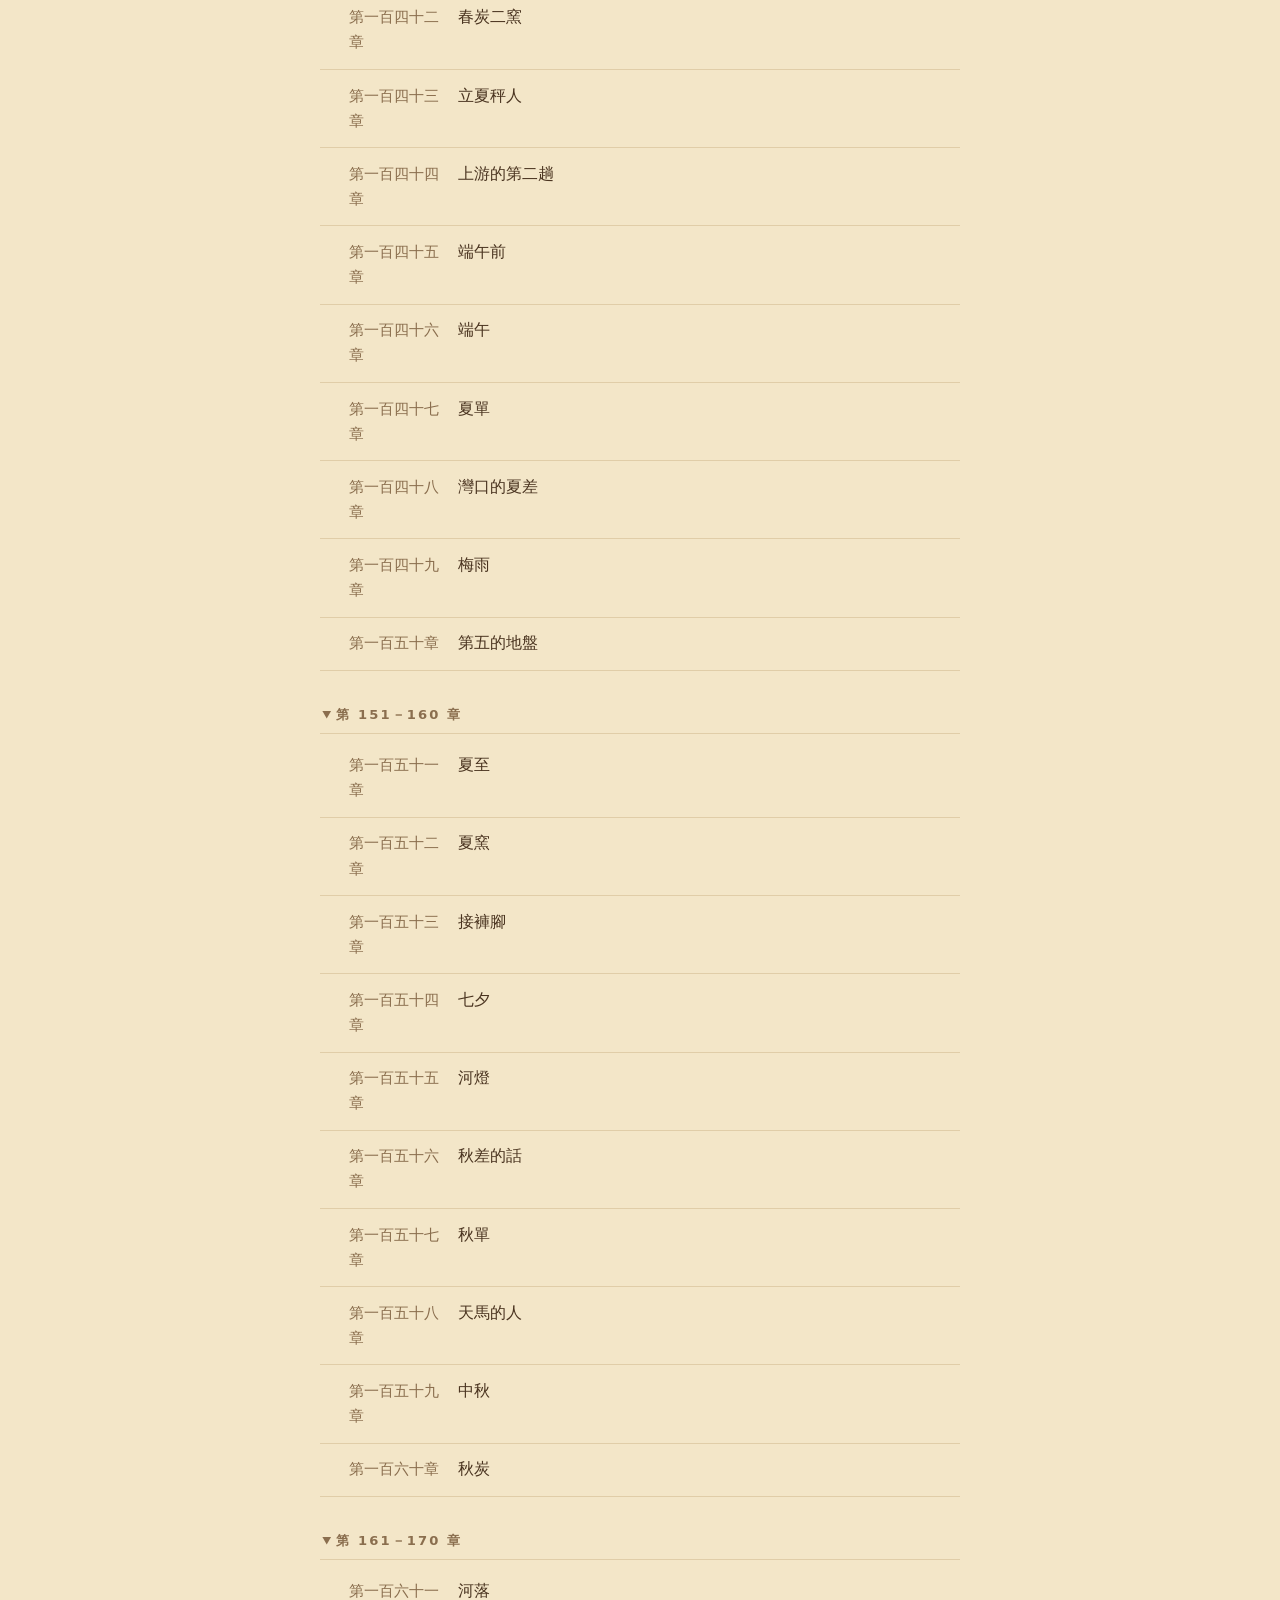
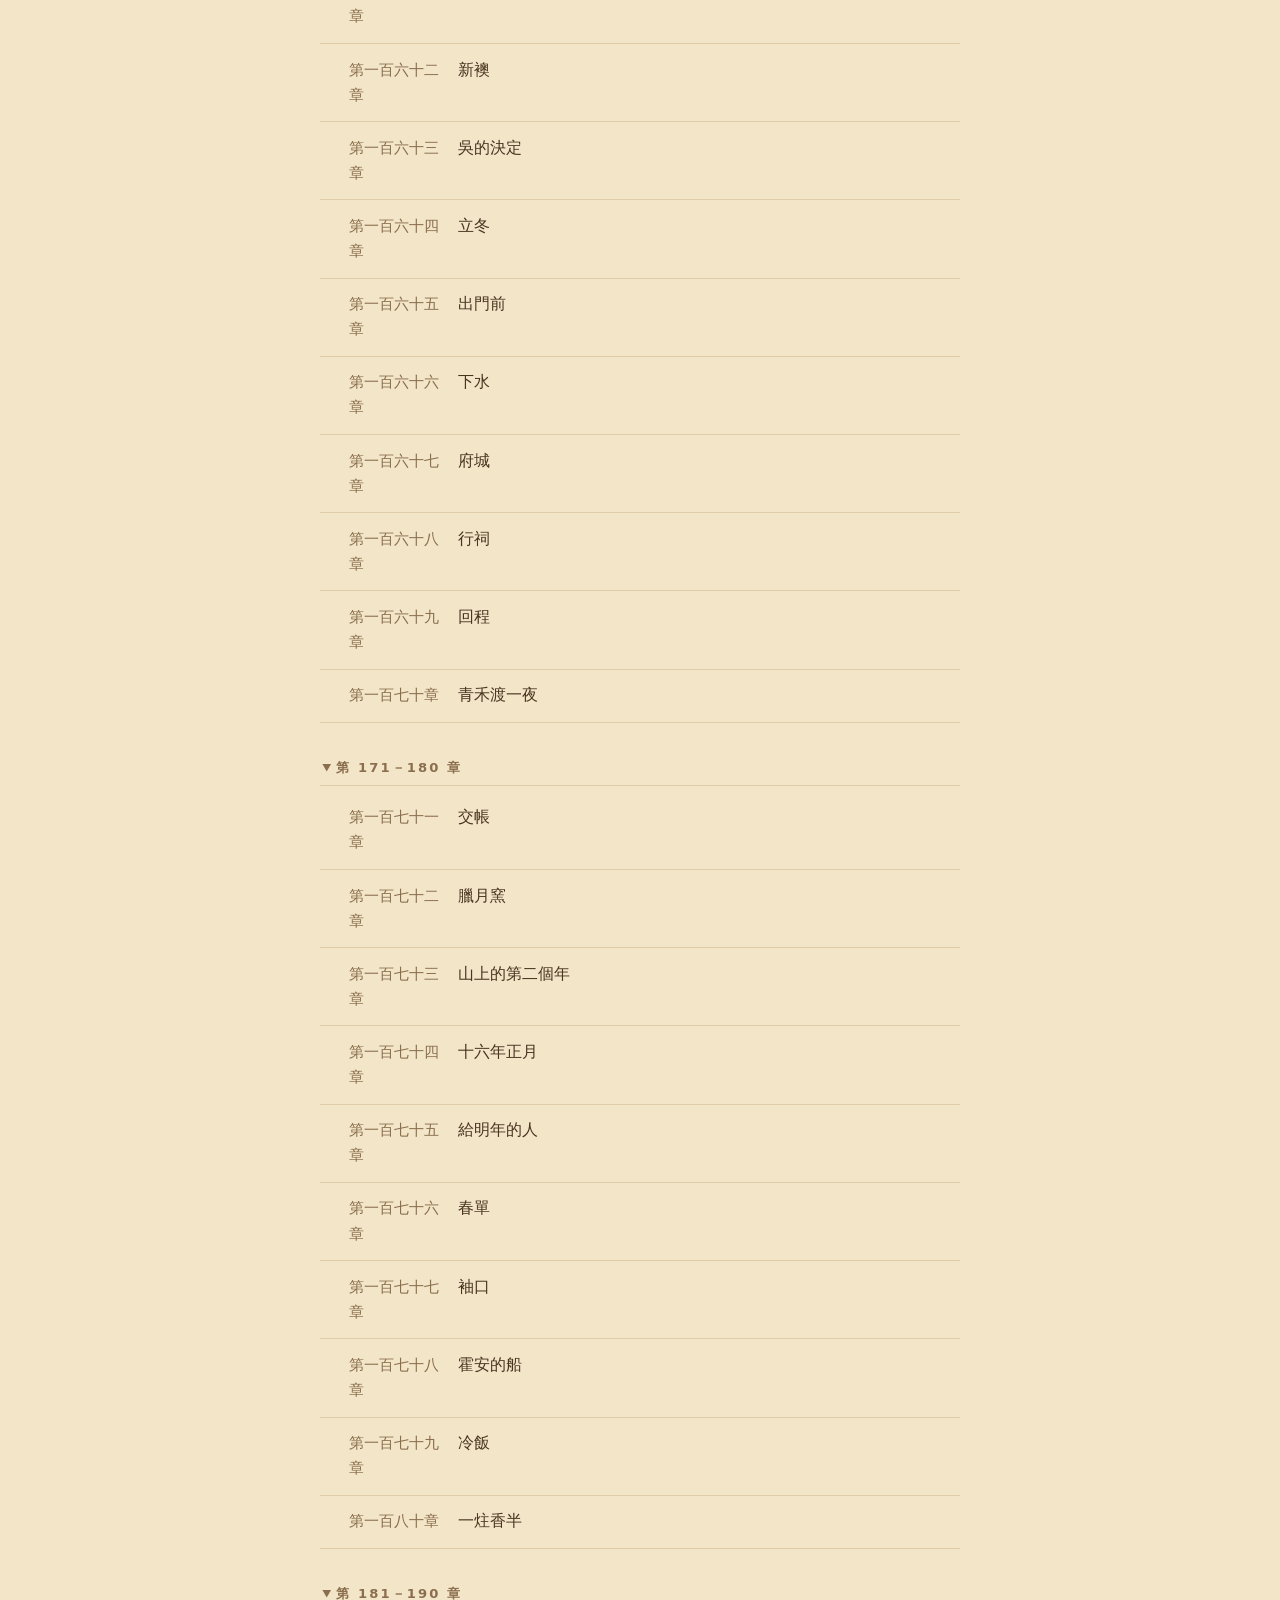
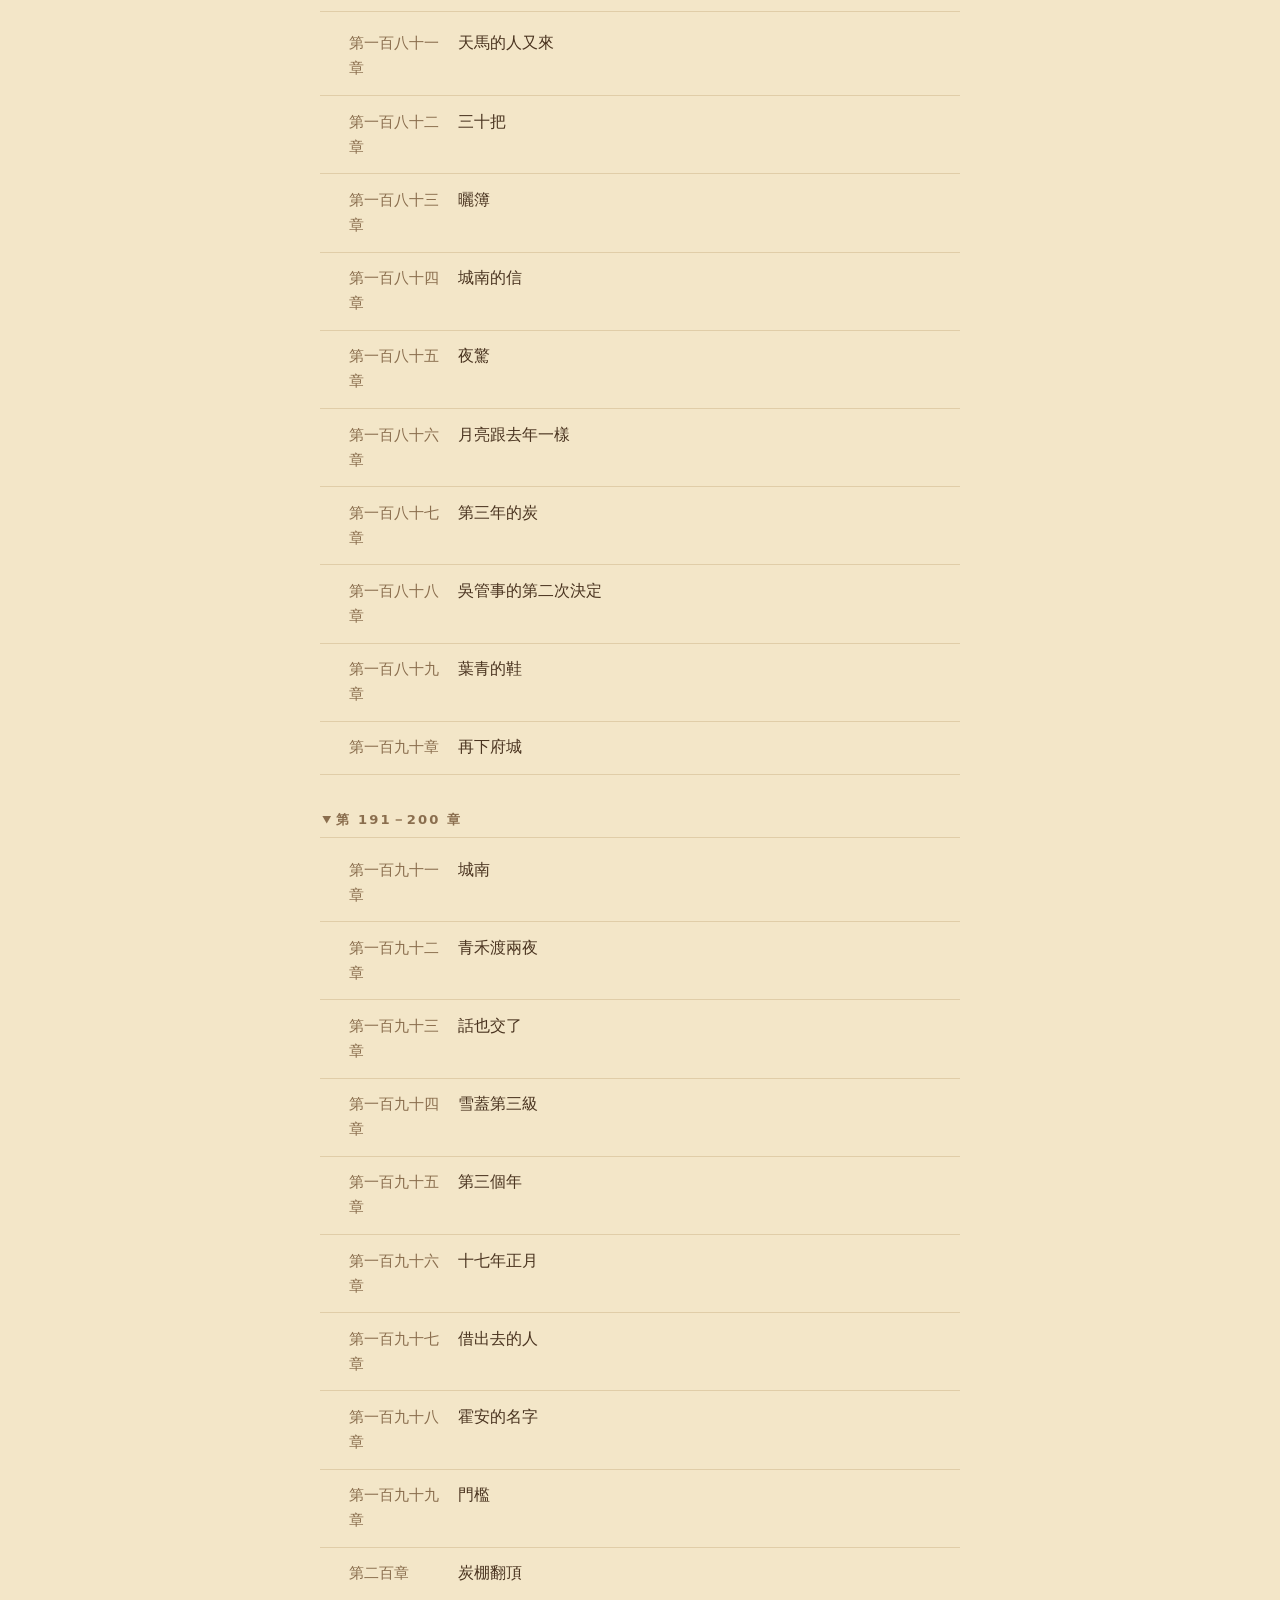
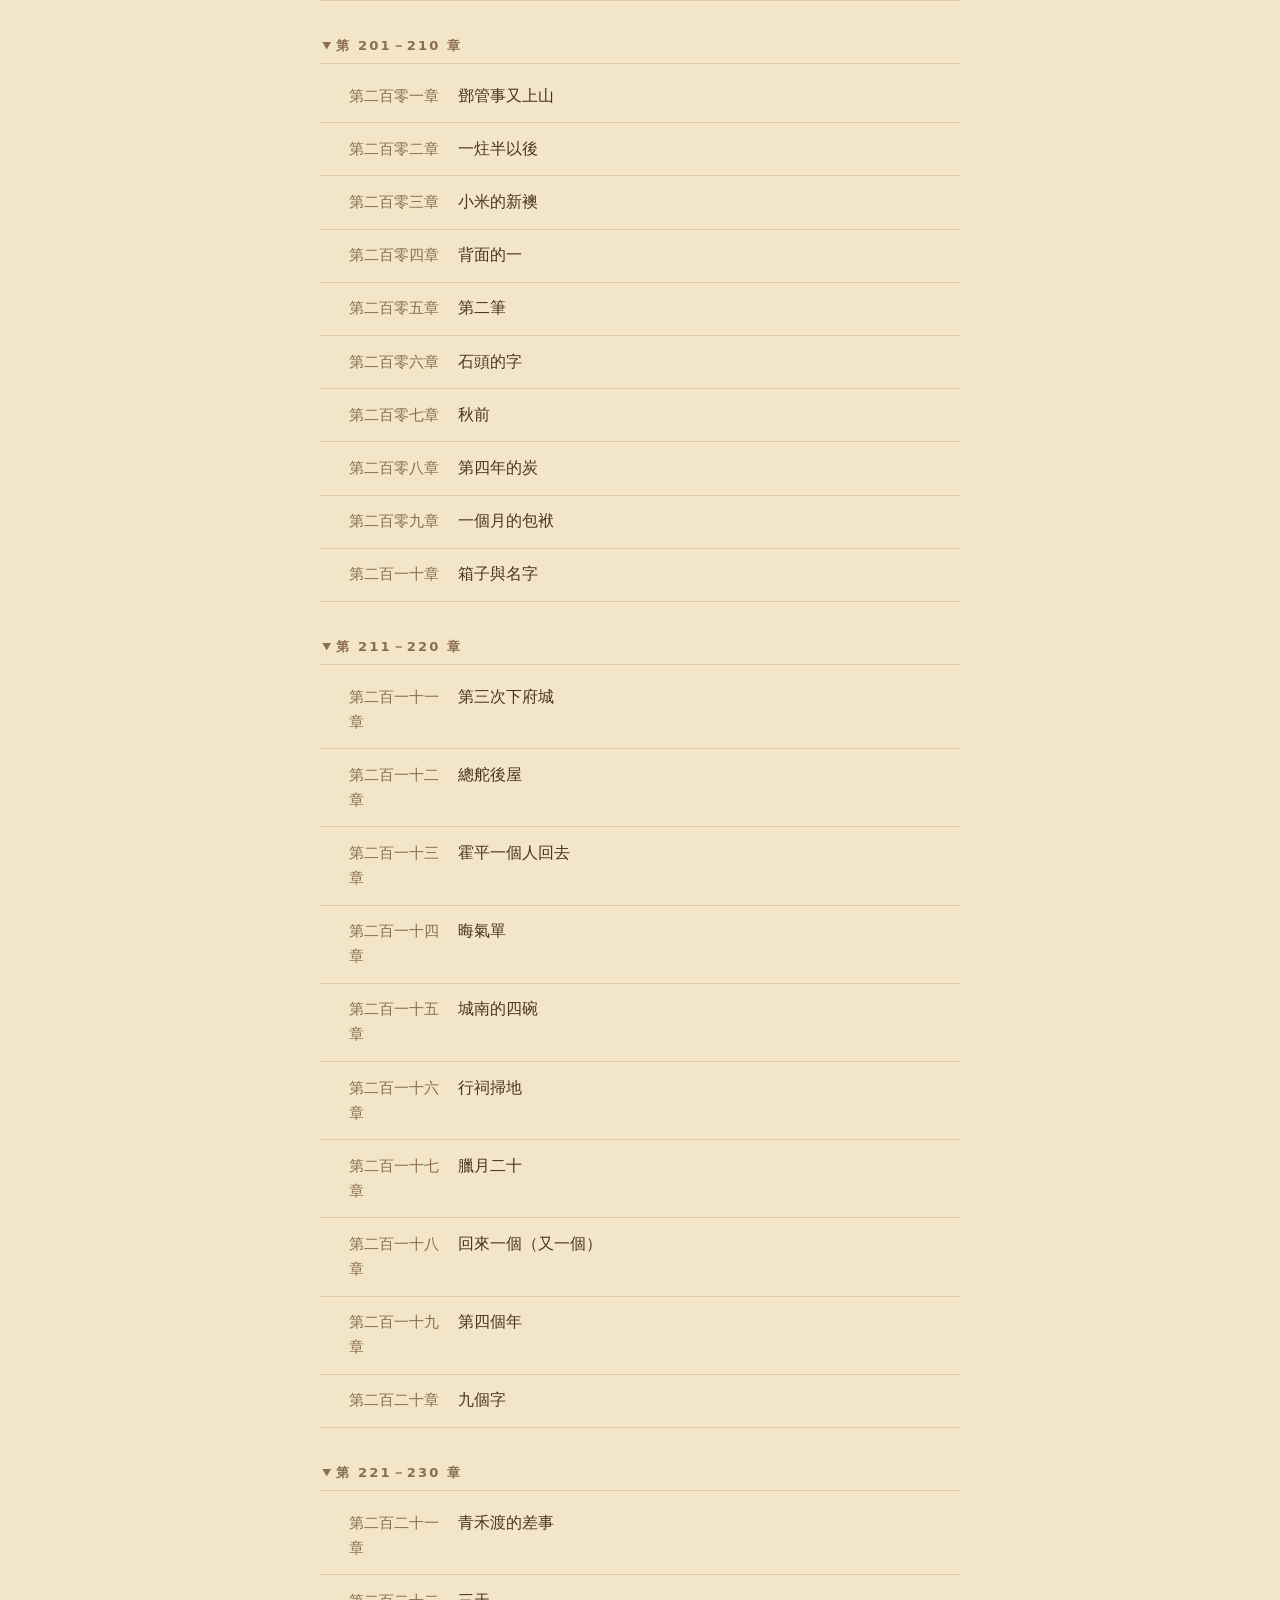
==== commit 579a65dd: "公開至第二百四十章（共 240 章），更新閱讀進度" ====
--- a/index.html
+++ b/index.html
@@ -40,13 +40,13 @@
       </div>
       <a id="continue-btn" class="continue-btn" href="./chapter.html">繼續閱讀</a>
     </div>
-    <a class="card" href="./chapter.html?n=231">
+    <a class="card" href="./chapter.html?n=240">
       <span class="kicker">最新章節</span>
-      <span class="card-title">第二百三十一章　寄身</span>
+      <span class="card-title">第二百四十章　早了六天</span>
     </a>
   </div>
 
-  <p class="meta">目前刊載至第二百三十一章，共 231 章</p>
+  <p class="meta">目前刊載至第二百四十章，共 240 章</p>
   <p id="homescreen-hint" class="hint">用手機瀏覽器打開後，可加入主畫面，下次就能像 App 一樣點開讀。</p>
 
   <section class="batch" id="batch-1">
@@ -445,6 +445,15 @@
     <summary>第 231－240 章</summary>
     <ol start="231">
       <li id="toc-ch-231" data-n="231"><a href="./chapter.html?n=231"><span class="ch-mark" aria-hidden="true"></span><span class="ch-label">第二百三十一章</span><span class="ch-title">寄身</span></a></li>
+      <li id="toc-ch-232" data-n="232"><a href="./chapter.html?n=232"><span class="ch-mark" aria-hidden="true"></span><span class="ch-label">第二百三十二章</span><span class="ch-title">上游的舊倉</span></a></li>
+      <li id="toc-ch-233" data-n="233"><a href="./chapter.html?n=233"><span class="ch-mark" aria-hidden="true"></span><span class="ch-label">第二百三十三章</span><span class="ch-title">繞一下</span></a></li>
+      <li id="toc-ch-234" data-n="234"><a href="./chapter.html?n=234"><span class="ch-mark" aria-hidden="true"></span><span class="ch-label">第二百三十四章</span><span class="ch-title">先掃地</span></a></li>
+      <li id="toc-ch-235" data-n="235"><a href="./chapter.html?n=235"><span class="ch-mark" aria-hidden="true"></span><span class="ch-label">第二百三十五章</span><span class="ch-title">還是，和</span></a></li>
+      <li id="toc-ch-236" data-n="236"><a href="./chapter.html?n=236"><span class="ch-mark" aria-hidden="true"></span><span class="ch-label">第二百三十六章</span><span class="ch-title">賣乾糧的</span></a></li>
+      <li id="toc-ch-237" data-n="237"><a href="./chapter.html?n=237"><span class="ch-mark" aria-hidden="true"></span><span class="ch-label">第二百三十七章</span><span class="ch-title">月細的那幾天</span></a></li>
+      <li id="toc-ch-238" data-n="238"><a href="./chapter.html?n=238"><span class="ch-mark" aria-hidden="true"></span><span class="ch-label">第二百三十八章</span><span class="ch-title">熱的</span></a></li>
+      <li id="toc-ch-239" data-n="239"><a href="./chapter.html?n=239"><span class="ch-mark" aria-hidden="true"></span><span class="ch-label">第二百三十九章</span><span class="ch-title">放回去</span></a></li>
+      <li id="toc-ch-240" data-n="240"><a href="./chapter.html?n=240"><span class="ch-mark" aria-hidden="true"></span><span class="ch-label">第二百四十章</span><span class="ch-title">早了六天</span></a></li>
     </ol>
   </details>
 </section>
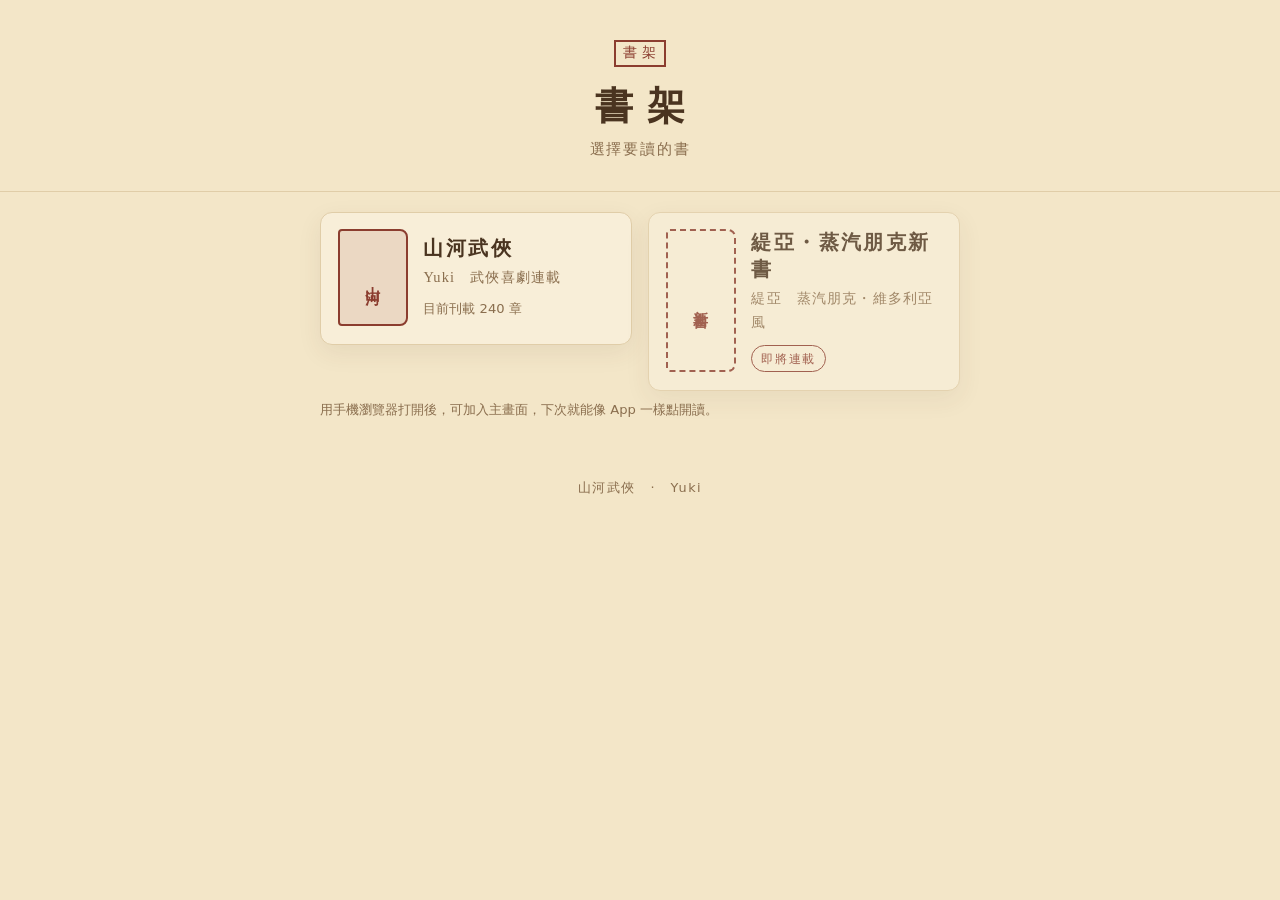
==== commit b8f6b73e: "公開至第二百四十章（共 240 章），更新書架" ====
--- a/index.html
+++ b/index.html
@@ -8,12 +8,12 @@
   <meta name="mobile-web-app-capable" content="yes">
   <meta name="apple-mobile-web-app-status-bar-style" content="default">
   <meta name="apple-mobile-web-app-title" content="山河武俠">
-  <meta name="description" content="《山河武俠》，Yuki 著，武俠喜劇連載。">
+  <meta name="description" content="書架：《山河武俠》（Yuki 著），以及緹亞即將連載的蒸汽朋克新書。">
   <link rel="manifest" href="./manifest.json">
   <link rel="apple-touch-icon" href="./icons/apple-touch-icon.png">
   <link rel="icon" type="image/png" sizes="192x192" href="./icons/icon-192.png">
   <link rel="stylesheet" href="./css/style.css">
-  <title>山河武俠</title>
+  <title>書架</title>
   <script>
     try {
       var t = localStorage.getItem("shanhe.theme");
@@ -21,443 +21,49 @@
     } catch (e) {}
   </script>
 </head>
-<body class="page-index">
+<body class="page-shelf">
   <header class="hero">
-    <div class="seal">山河</div>
-    <h1>山河武俠</h1>
-    <p class="author">Yuki　武俠喜劇連載</p>
+    <div class="seal">書架</div>
+    <h1>書架</h1>
+    <p class="author">選擇要讀的書</p>
   </header>
 
-  <div class="cards">
-    <div id="continue-card" class="card continue-card" hidden>
-      <span class="kicker">目前看到</span>
-      <span id="continue-title" class="card-title"></span>
-      <div class="overall">
-        <div id="overall-meta" class="overall-meta"></div>
-        <div id="overall-track" class="overall-track" role="progressbar" aria-label="全書閱讀進度" aria-valuemin="0" aria-valuemax="100" aria-valuenow="0">
-          <div id="overall-fill" class="overall-fill"></div>
+  <div class="shelf">
+    <article class="book" data-book="shanhe" data-count="240">
+      <a class="book-main" href="./toc.html">
+        <span class="book-cover" aria-hidden="true">山河</span>
+        <span class="book-info">
+          <span class="book-title">山河武俠</span>
+          <span class="book-author">Yuki　武俠喜劇連載</span>
+          <span class="book-meta">目前刊載 240 章</span>
+        </span>
+      </a>
+      <div id="shanhe-continue" class="book-progress" hidden>
+        <span class="kicker">目前看到</span>
+        <span id="continue-title" class="card-title"></span>
+        <div class="overall">
+          <div id="overall-meta" class="overall-meta"></div>
+          <div id="overall-track" class="overall-track" role="progressbar" aria-label="全書閱讀進度" aria-valuemin="0" aria-valuemax="100" aria-valuenow="0">
+            <div id="overall-fill" class="overall-fill"></div>
+          </div>
         </div>
+        <a id="continue-btn" class="continue-btn" href="./chapter.html">繼續閱讀</a>
       </div>
-      <a id="continue-btn" class="continue-btn" href="./chapter.html">繼續閱讀</a>
-    </div>
-    <a class="card" href="./chapter.html?n=240">
-      <span class="kicker">最新章節</span>
-      <span class="card-title">第二百四十章　早了六天</span>
-    </a>
+    </article>
+
+    <article class="book is-soon" data-book="steampunk" aria-disabled="true">
+      <div class="book-main">
+        <span class="book-cover" aria-hidden="true">新書</span>
+        <span class="book-info">
+          <span class="book-title">緹亞・蒸汽朋克新書</span>
+          <span class="book-author">緹亞　蒸汽朋克・維多利亞風</span>
+          <span class="book-badge">即將連載</span>
+        </span>
+      </div>
+    </article>
   </div>
 
-  <p class="meta">目前刊載至第二百四十章，共 240 章</p>
   <p id="homescreen-hint" class="hint">用手機瀏覽器打開後，可加入主畫面，下次就能像 App 一樣點開讀。</p>
-
-  <section class="batch" id="batch-1">
-  <details open>
-    <summary>第 1－10 章</summary>
-    <ol start="1">
-      <li id="toc-ch-1" data-n="1"><a href="./chapter.html?n=1"><span class="ch-mark" aria-hidden="true"></span><span class="ch-label">第一章</span><span class="ch-title">大夜班的盡頭是一碗粥</span></a></li>
-      <li id="toc-ch-2" data-n="2"><a href="./chapter.html?n=2"><span class="ch-mark" aria-hidden="true"></span><span class="ch-label">第二章</span><span class="ch-title">粥立不住筷子，經卻立在腦子裡</span></a></li>
-      <li id="toc-ch-3" data-n="3"><a href="./chapter.html?n=3"><span class="ch-mark" aria-hidden="true"></span><span class="ch-label">第三章</span><span class="ch-title">家當盤點，一籃螺螄</span></a></li>
-      <li id="toc-ch-4" data-n="4"><a href="./chapter.html?n=4"><span class="ch-mark" aria-hidden="true"></span><span class="ch-label">第四章</span><span class="ch-title">半斤，原來真的是八兩</span></a></li>
-      <li id="toc-ch-5" data-n="5"><a href="./chapter.html?n=5"><span class="ch-mark" aria-hidden="true"></span><span class="ch-label">第五章</span><span class="ch-title">屋頂的報價單</span></a></li>
-      <li id="toc-ch-6" data-n="6"><a href="./chapter.html?n=6"><span class="ch-mark" aria-hidden="true"></span><span class="ch-label">第六章</span><span class="ch-title">一件不記價的襖</span></a></li>
-      <li id="toc-ch-7" data-n="7"><a href="./chapter.html?n=7"><span class="ch-mark" aria-hidden="true"></span><span class="ch-label">第七章</span><span class="ch-title">號碼牌與翻了面的第七號</span></a></li>
-      <li id="toc-ch-8" data-n="8"><a href="./chapter.html?n=8"><span class="ch-mark" aria-hidden="true"></span><span class="ch-label">第八章</span><span class="ch-title">船吃水，碼子裡有算盤</span></a></li>
-      <li id="toc-ch-9" data-n="9"><a href="./chapter.html?n=9"><span class="ch-mark" aria-hidden="true"></span><span class="ch-label">第九章</span><span class="ch-title">雨天公休，與一枚不作數的錢</span></a></li>
-      <li id="toc-ch-10" data-n="10"><a href="./chapter.html?n=10"><span class="ch-mark" aria-hidden="true"></span><span class="ch-label">第十章</span><span class="ch-title">貨到付款，收件人請裝傻</span></a></li>
-    </ol>
-  </details>
-</section>
-<section class="batch" id="batch-11">
-  <details open>
-    <summary>第 11－20 章</summary>
-    <ol start="11">
-      <li id="toc-ch-11" data-n="11"><a href="./chapter.html?n=11"><span class="ch-mark" aria-hidden="true"></span><span class="ch-label">第十一章</span><span class="ch-title">平斗與尖斗</span></a></li>
-      <li id="toc-ch-12" data-n="12"><a href="./chapter.html?n=12"><span class="ch-mark" aria-hidden="true"></span><span class="ch-label">第十二章</span><span class="ch-title">分期零利率</span></a></li>
-      <li id="toc-ch-13" data-n="13"><a href="./chapter.html?n=13"><span class="ch-mark" aria-hidden="true"></span><span class="ch-label">第十三章</span><span class="ch-title">一個灶，三家煙</span></a></li>
-      <li id="toc-ch-14" data-n="14"><a href="./chapter.html?n=14"><span class="ch-mark" aria-hidden="true"></span><span class="ch-label">第十四章</span><span class="ch-title">大叔掉了一本書</span></a></li>
-      <li id="toc-ch-15" data-n="15"><a href="./chapter.html?n=15"><span class="ch-mark" aria-hidden="true"></span><span class="ch-label">第十五章</span><span class="ch-title">物流公司，武裝版</span></a></li>
-      <li id="toc-ch-16" data-n="16"><a href="./chapter.html?n=16"><span class="ch-mark" aria-hidden="true"></span><span class="ch-label">第十六章</span><span class="ch-title">一包不是麵的麵</span></a></li>
-      <li id="toc-ch-17" data-n="17"><a href="./chapter.html?n=17"><span class="ch-mark" aria-hidden="true"></span><span class="ch-label">第十七章</span><span class="ch-title">年終盤點</span></a></li>
-      <li id="toc-ch-18" data-n="18"><a href="./chapter.html?n=18"><span class="ch-mark" aria-hidden="true"></span><span class="ch-label">第十八章</span><span class="ch-title">守歲的一碗湯圓</span></a></li>
-      <li id="toc-ch-19" data-n="19"><a href="./chapter.html?n=19"><span class="ch-mark" aria-hidden="true"></span><span class="ch-label">第十九章</span><span class="ch-title">初一的粥，立了三息</span></a></li>
-      <li id="toc-ch-20" data-n="20"><a href="./chapter.html?n=20"><span class="ch-mark" aria-hidden="true"></span><span class="ch-label">第二十章</span><span class="ch-title">元宵的燈謎，答案不能是我</span></a></li>
-    </ol>
-  </details>
-</section>
-<section class="batch" id="batch-21">
-  <details open>
-    <summary>第 21－30 章</summary>
-    <ol start="21">
-      <li id="toc-ch-21" data-n="21"><a href="./chapter.html?n=21"><span class="ch-mark" aria-hidden="true"></span><span class="ch-label">第二十一章</span><span class="ch-title">銀子不叫錢</span></a></li>
-      <li id="toc-ch-22" data-n="22"><a href="./chapter.html?n=22"><span class="ch-mark" aria-hidden="true"></span><span class="ch-label">第二十二章</span><span class="ch-title">舊管新收，開除實在</span></a></li>
-      <li id="toc-ch-23" data-n="23"><a href="./chapter.html?n=23"><span class="ch-mark" aria-hidden="true"></span><span class="ch-label">第二十三章</span><span class="ch-title">袖子放下一折</span></a></li>
-      <li id="toc-ch-24" data-n="24"><a href="./chapter.html?n=24"><span class="ch-mark" aria-hidden="true"></span><span class="ch-label">第二十四章</span><span class="ch-title">秤砣是空的</span></a></li>
-      <li id="toc-ch-25" data-n="25"><a href="./chapter.html?n=25"><span class="ch-mark" aria-hidden="true"></span><span class="ch-label">第二十五章</span><span class="ch-title">少東家來稽核</span></a></li>
-      <li id="toc-ch-26" data-n="26"><a href="./chapter.html?n=26"><span class="ch-mark" aria-hidden="true"></span><span class="ch-label">第二十六章</span><span class="ch-title">兩口鏊子</span></a></li>
-      <li id="toc-ch-27" data-n="27"><a href="./chapter.html?n=27"><span class="ch-mark" aria-hidden="true"></span><span class="ch-label">第二十七章</span><span class="ch-title">雞蛋也分大小</span></a></li>
-      <li id="toc-ch-28" data-n="28"><a href="./chapter.html?n=28"><span class="ch-mark" aria-hidden="true"></span><span class="ch-label">第二十八章</span><span class="ch-title">清明的竹籃</span></a></li>
-      <li id="toc-ch-29" data-n="29"><a href="./chapter.html?n=29"><span class="ch-mark" aria-hidden="true"></span><span class="ch-label">第二十九章</span><span class="ch-title">不叫就不去</span></a></li>
-      <li id="toc-ch-30" data-n="30"><a href="./chapter.html?n=30"><span class="ch-mark" aria-hidden="true"></span><span class="ch-label">第三十章</span><span class="ch-title">宋二掌櫃的小帳本</span></a></li>
-    </ol>
-  </details>
-</section>
-<section class="batch" id="batch-31">
-  <details open>
-    <summary>第 31－40 章</summary>
-    <ol start="31">
-      <li id="toc-ch-31" data-n="31"><a href="./chapter.html?n=31"><span class="ch-mark" aria-hidden="true"></span><span class="ch-label">第三十一章</span><span class="ch-title">立夏秤人</span></a></li>
-      <li id="toc-ch-32" data-n="32"><a href="./chapter.html?n=32"><span class="ch-mark" aria-hidden="true"></span><span class="ch-label">第三十二章</span><span class="ch-title">粥，立了一息</span></a></li>
-      <li id="toc-ch-33" data-n="33"><a href="./chapter.html?n=33"><span class="ch-mark" aria-hidden="true"></span><span class="ch-label">第三十三章</span><span class="ch-title">三碗乾飯的人</span></a></li>
-      <li id="toc-ch-34" data-n="34"><a href="./chapter.html?n=34"><span class="ch-mark" aria-hidden="true"></span><span class="ch-label">第三十四章</span><span class="ch-title">端午與梅雨</span></a></li>
-      <li id="toc-ch-35" data-n="35"><a href="./chapter.html?n=35"><span class="ch-mark" aria-hidden="true"></span><span class="ch-label">第三十五章</span><span class="ch-title">算日子</span></a></li>
-      <li id="toc-ch-36" data-n="36"><a href="./chapter.html?n=36"><span class="ch-mark" aria-hidden="true"></span><span class="ch-label">第三十六章</span><span class="ch-title">陳米上了船</span></a></li>
-      <li id="toc-ch-37" data-n="37"><a href="./chapter.html?n=37"><span class="ch-mark" aria-hidden="true"></span><span class="ch-label">第三十七章</span><span class="ch-title">立了一年的筷子</span></a></li>
-      <li id="toc-ch-38" data-n="38"><a href="./chapter.html?n=38"><span class="ch-mark" aria-hidden="true"></span><span class="ch-label">第三十八章</span><span class="ch-title">上游出事了</span></a></li>
-      <li id="toc-ch-39" data-n="39"><a href="./chapter.html?n=39"><span class="ch-mark" aria-hidden="true"></span><span class="ch-label">第三十九章</span><span class="ch-title">第二個年</span></a></li>
-      <li id="toc-ch-40" data-n="40"><a href="./chapter.html?n=40"><span class="ch-mark" aria-hidden="true"></span><span class="ch-label">第四十章</span><span class="ch-title">廟門</span></a></li>
-    </ol>
-  </details>
-</section>
-<section class="batch" id="batch-41">
-  <details open>
-    <summary>第 41－50 章</summary>
-    <ol start="41">
-      <li id="toc-ch-41" data-n="41"><a href="./chapter.html?n=41"><span class="ch-mark" aria-hidden="true"></span><span class="ch-label">第四十一章</span><span class="ch-title">山路與雜役</span></a></li>
-      <li id="toc-ch-42" data-n="42"><a href="./chapter.html?n=42"><span class="ch-mark" aria-hidden="true"></span><span class="ch-label">第四十二章</span><span class="ch-title">第一篇的門檻</span></a></li>
-      <li id="toc-ch-43" data-n="43"><a href="./chapter.html?n=43"><span class="ch-mark" aria-hidden="true"></span><span class="ch-label">第四十三章</span><span class="ch-title">江上的回聲</span></a></li>
-      <li id="toc-ch-44" data-n="44"><a href="./chapter.html?n=44"><span class="ch-mark" aria-hidden="true"></span><span class="ch-label">第四十四章</span><span class="ch-title">袖子與回信</span></a></li>
-      <li id="toc-ch-45" data-n="45"><a href="./chapter.html?n=45"><span class="ch-mark" aria-hidden="true"></span><span class="ch-label">第四十五章</span><span class="ch-title">爐號與十日</span></a></li>
-      <li id="toc-ch-46" data-n="46"><a href="./chapter.html?n=46"><span class="ch-mark" aria-hidden="true"></span><span class="ch-label">第四十六章</span><span class="ch-title">三碗之外</span></a></li>
-      <li id="toc-ch-47" data-n="47"><a href="./chapter.html?n=47"><span class="ch-mark" aria-hidden="true"></span><span class="ch-label">第四十七章</span><span class="ch-title">府城風</span></a></li>
-      <li id="toc-ch-48" data-n="48"><a href="./chapter.html?n=48"><span class="ch-mark" aria-hidden="true"></span><span class="ch-label">第四十八章</span><span class="ch-title">拔號</span></a></li>
-      <li id="toc-ch-49" data-n="49"><a href="./chapter.html?n=49"><span class="ch-mark" aria-hidden="true"></span><span class="ch-label">第四十九章</span><span class="ch-title">上弦</span></a></li>
-      <li id="toc-ch-50" data-n="50"><a href="./chapter.html?n=50"><span class="ch-mark" aria-hidden="true"></span><span class="ch-label">第五十章</span><span class="ch-title">短筆</span></a></li>
-    </ol>
-  </details>
-</section>
-<section class="batch" id="batch-51">
-  <details open>
-    <summary>第 51－60 章</summary>
-    <ol start="51">
-      <li id="toc-ch-51" data-n="51"><a href="./chapter.html?n=51"><span class="ch-mark" aria-hidden="true"></span><span class="ch-label">第五十一章</span><span class="ch-title">鹿鳴居的客</span></a></li>
-      <li id="toc-ch-52" data-n="52"><a href="./chapter.html?n=52"><span class="ch-mark" aria-hidden="true"></span><span class="ch-label">第五十二章</span><span class="ch-title">空倉文書</span></a></li>
-      <li id="toc-ch-53" data-n="53"><a href="./chapter.html?n=53"><span class="ch-mark" aria-hidden="true"></span><span class="ch-label">第五十三章</span><span class="ch-title">先掃地</span></a></li>
-      <li id="toc-ch-54" data-n="54"><a href="./chapter.html?n=54"><span class="ch-mark" aria-hidden="true"></span><span class="ch-label">第五十四章</span><span class="ch-title">對帳的風</span></a></li>
-      <li id="toc-ch-55" data-n="55"><a href="./chapter.html?n=55"><span class="ch-mark" aria-hidden="true"></span><span class="ch-label">第五十五章</span><span class="ch-title">鞘鐵到門</span></a></li>
-      <li id="toc-ch-56" data-n="56"><a href="./chapter.html?n=56"><span class="ch-mark" aria-hidden="true"></span><span class="ch-label">第五十六章</span><span class="ch-title">茶棚淺青</span></a></li>
-      <li id="toc-ch-57" data-n="57"><a href="./chapter.html?n=57"><span class="ch-mark" aria-hidden="true"></span><span class="ch-label">第五十七章</span><span class="ch-title">水線</span></a></li>
-      <li id="toc-ch-58" data-n="58"><a href="./chapter.html?n=58"><span class="ch-mark" aria-hidden="true"></span><span class="ch-label">第五十八章</span><span class="ch-title">收步</span></a></li>
-      <li id="toc-ch-59" data-n="59"><a href="./chapter.html?n=59"><span class="ch-mark" aria-hidden="true"></span><span class="ch-label">第五十九章</span><span class="ch-title">上游岔口</span></a></li>
-      <li id="toc-ch-60" data-n="60"><a href="./chapter.html?n=60"><span class="ch-mark" aria-hidden="true"></span><span class="ch-label">第六十章</span><span class="ch-title">行祠遠香</span></a></li>
-    </ol>
-  </details>
-</section>
-<section class="batch" id="batch-61">
-  <details open>
-    <summary>第 61－70 章</summary>
-    <ol start="61">
-      <li id="toc-ch-61" data-n="61"><a href="./chapter.html?n=61"><span class="ch-mark" aria-hidden="true"></span><span class="ch-label">第六十一章</span><span class="ch-title">三老的帖</span></a></li>
-      <li id="toc-ch-62" data-n="62"><a href="./chapter.html?n=62"><span class="ch-mark" aria-hidden="true"></span><span class="ch-label">第六十二章</span><span class="ch-title">一肩</span></a></li>
-      <li id="toc-ch-63" data-n="63"><a href="./chapter.html?n=63"><span class="ch-mark" aria-hidden="true"></span><span class="ch-label">第六十三章</span><span class="ch-title">兩件併一趟</span></a></li>
-      <li id="toc-ch-64" data-n="64"><a href="./chapter.html?n=64"><span class="ch-mark" aria-hidden="true"></span><span class="ch-label">第六十四章</span><span class="ch-title">石板上的兩捆</span></a></li>
-      <li id="toc-ch-65" data-n="65"><a href="./chapter.html?n=65"><span class="ch-mark" aria-hidden="true"></span><span class="ch-label">第六十五章</span><span class="ch-title">招貼的另一半</span></a></li>
-      <li id="toc-ch-66" data-n="66"><a href="./chapter.html?n=66"><span class="ch-mark" aria-hidden="true"></span><span class="ch-label">第六十六章</span><span class="ch-title">別人加的那半碗</span></a></li>
-      <li id="toc-ch-67" data-n="67"><a href="./chapter.html?n=67"><span class="ch-mark" aria-hidden="true"></span><span class="ch-label">第六十七章</span><span class="ch-title">封條的味</span></a></li>
-      <li id="toc-ch-68" data-n="68"><a href="./chapter.html?n=68"><span class="ch-mark" aria-hidden="true"></span><span class="ch-label">第六十八章</span><span class="ch-title">灘上的縴</span></a></li>
-      <li id="toc-ch-69" data-n="69"><a href="./chapter.html?n=69"><span class="ch-mark" aria-hidden="true"></span><span class="ch-label">第六十九章</span><span class="ch-title">第三棚的車</span></a></li>
-      <li id="toc-ch-70" data-n="70"><a href="./chapter.html?n=70"><span class="ch-mark" aria-hidden="true"></span><span class="ch-label">第七十章</span><span class="ch-title">對上了</span></a></li>
-    </ol>
-  </details>
-</section>
-<section class="batch" id="batch-71">
-  <details open>
-    <summary>第 71－80 章</summary>
-    <ol start="71">
-      <li id="toc-ch-71" data-n="71"><a href="./chapter.html?n=71"><span class="ch-mark" aria-hidden="true"></span><span class="ch-label">第七十一章</span><span class="ch-title">雨後含水</span></a></li>
-      <li id="toc-ch-72" data-n="72"><a href="./chapter.html?n=72"><span class="ch-mark" aria-hidden="true"></span><span class="ch-label">第七十二章</span><span class="ch-title">側院還有人問</span></a></li>
-      <li id="toc-ch-73" data-n="73"><a href="./chapter.html?n=73"><span class="ch-mark" aria-hidden="true"></span><span class="ch-label">第七十三章</span><span class="ch-title">伏天的灶</span></a></li>
-      <li id="toc-ch-74" data-n="74"><a href="./chapter.html?n=74"><span class="ch-mark" aria-hidden="true"></span><span class="ch-label">第七十四章</span><span class="ch-title">爐裡的備料</span></a></li>
-      <li id="toc-ch-75" data-n="75"><a href="./chapter.html?n=75"><span class="ch-mark" aria-hidden="true"></span><span class="ch-label">第七十五章</span><span class="ch-title">鎮上的口碑</span></a></li>
-      <li id="toc-ch-76" data-n="76"><a href="./chapter.html?n=76"><span class="ch-mark" aria-hidden="true"></span><span class="ch-label">第七十六章</span><span class="ch-title">七月的船期</span></a></li>
-      <li id="toc-ch-77" data-n="77"><a href="./chapter.html?n=77"><span class="ch-mark" aria-hidden="true"></span><span class="ch-label">第七十七章</span><span class="ch-title">油布與麥麩</span></a></li>
-      <li id="toc-ch-78" data-n="78"><a href="./chapter.html?n=78"><span class="ch-mark" aria-hidden="true"></span><span class="ch-label">第七十八章</span><span class="ch-title">叔上山</span></a></li>
-      <li id="toc-ch-79" data-n="79"><a href="./chapter.html?n=79"><span class="ch-mark" aria-hidden="true"></span><span class="ch-label">第七十九章</span><span class="ch-title">青禾渡的信</span></a></li>
-      <li id="toc-ch-80" data-n="80"><a href="./chapter.html?n=80"><span class="ch-mark" aria-hidden="true"></span><span class="ch-label">第八十章</span><span class="ch-title">側院的裂縫</span></a></li>
-    </ol>
-  </details>
-</section>
-<section class="batch" id="batch-81">
-  <details open>
-    <summary>第 81－90 章</summary>
-    <ol start="81">
-      <li id="toc-ch-81" data-n="81"><a href="./chapter.html?n=81"><span class="ch-mark" aria-hidden="true"></span><span class="ch-label">第八十一章</span><span class="ch-title">伏天的炭</span></a></li>
-      <li id="toc-ch-82" data-n="82"><a href="./chapter.html?n=82"><span class="ch-mark" aria-hidden="true"></span><span class="ch-label">第八十二章</span><span class="ch-title">七月的賬</span></a></li>
-      <li id="toc-ch-83" data-n="83"><a href="./chapter.html?n=83"><span class="ch-mark" aria-hidden="true"></span><span class="ch-label">第八十三章</span><span class="ch-title">鞘室的尺寸</span></a></li>
-      <li id="toc-ch-84" data-n="84"><a href="./chapter.html?n=84"><span class="ch-mark" aria-hidden="true"></span><span class="ch-label">第八十四章</span><span class="ch-title">阿貴的路徑</span></a></li>
-      <li id="toc-ch-85" data-n="85"><a href="./chapter.html?n=85"><span class="ch-mark" aria-hidden="true"></span><span class="ch-label">第八十五章</span><span class="ch-title">山下的犁</span></a></li>
-      <li id="toc-ch-86" data-n="86"><a href="./chapter.html?n=86"><span class="ch-mark" aria-hidden="true"></span><span class="ch-label">第八十六章</span><span class="ch-title">八月的窗</span></a></li>
-      <li id="toc-ch-87" data-n="87"><a href="./chapter.html?n=87"><span class="ch-mark" aria-hidden="true"></span><span class="ch-label">第八十七章</span><span class="ch-title">集鎮的熱</span></a></li>
-      <li id="toc-ch-88" data-n="88"><a href="./chapter.html?n=88"><span class="ch-mark" aria-hidden="true"></span><span class="ch-label">第八十八章</span><span class="ch-title">程石的一瞥</span></a></li>
-      <li id="toc-ch-89" data-n="89"><a href="./chapter.html?n=89"><span class="ch-mark" aria-hidden="true"></span><span class="ch-label">第八十九章</span><span class="ch-title">河上的風</span></a></li>
-      <li id="toc-ch-90" data-n="90"><a href="./chapter.html?n=90"><span class="ch-mark" aria-hidden="true"></span><span class="ch-label">第九十章</span><span class="ch-title">跟上的船</span></a></li>
-    </ol>
-  </details>
-</section>
-<section class="batch" id="batch-91">
-  <details open>
-    <summary>第 91－100 章</summary>
-    <ol start="91">
-      <li id="toc-ch-91" data-n="91"><a href="./chapter.html?n=91"><span class="ch-mark" aria-hidden="true"></span><span class="ch-label">第九十一章</span><span class="ch-title">中秋前</span></a></li>
-      <li id="toc-ch-92" data-n="92"><a href="./chapter.html?n=92"><span class="ch-mark" aria-hidden="true"></span><span class="ch-label">第九十二章</span><span class="ch-title">月底那一窯</span></a></li>
-      <li id="toc-ch-93" data-n="93"><a href="./chapter.html?n=93"><span class="ch-mark" aria-hidden="true"></span><span class="ch-label">第九十三章</span><span class="ch-title">捎回去的話</span></a></li>
-      <li id="toc-ch-94" data-n="94"><a href="./chapter.html?n=94"><span class="ch-mark" aria-hidden="true"></span><span class="ch-label">第九十四章</span><span class="ch-title">第一場雨</span></a></li>
-      <li id="toc-ch-95" data-n="95"><a href="./chapter.html?n=95"><span class="ch-mark" aria-hidden="true"></span><span class="ch-label">第九十五章</span><span class="ch-title">鞘的磨口</span></a></li>
-      <li id="toc-ch-96" data-n="96"><a href="./chapter.html?n=96"><span class="ch-mark" aria-hidden="true"></span><span class="ch-label">第九十六章</span><span class="ch-title">灣口的六捆</span></a></li>
-      <li id="toc-ch-97" data-n="97"><a href="./chapter.html?n=97"><span class="ch-mark" aria-hidden="true"></span><span class="ch-label">第九十七章</span><span class="ch-title">秋風與冊</span></a></li>
-      <li id="toc-ch-98" data-n="98"><a href="./chapter.html?n=98"><span class="ch-mark" aria-hidden="true"></span><span class="ch-label">第九十八章</span><span class="ch-title">九月的窗</span></a></li>
-      <li id="toc-ch-99" data-n="99"><a href="./chapter.html?n=99"><span class="ch-mark" aria-hidden="true"></span><span class="ch-label">第九十九章</span><span class="ch-title">冬鞘的刀</span></a></li>
-      <li id="toc-ch-100" data-n="100"><a href="./chapter.html?n=100"><span class="ch-mark" aria-hidden="true"></span><span class="ch-label">第一百章</span><span class="ch-title">後嶺的回音</span></a></li>
-    </ol>
-  </details>
-</section>
-<section class="batch" id="batch-101">
-  <details open>
-    <summary>第 101－110 章</summary>
-    <ol start="101">
-      <li id="toc-ch-101" data-n="101"><a href="./chapter.html?n=101"><span class="ch-mark" aria-hidden="true"></span><span class="ch-label">第一百零一章</span><span class="ch-title">秋糧的船</span></a></li>
-      <li id="toc-ch-102" data-n="102"><a href="./chapter.html?n=102"><span class="ch-mark" aria-hidden="true"></span><span class="ch-label">第一百零二章</span><span class="ch-title">九月的賬</span></a></li>
-      <li id="toc-ch-103" data-n="103"><a href="./chapter.html?n=103"><span class="ch-mark" aria-hidden="true"></span><span class="ch-label">第一百零三章</span><span class="ch-title">寒露前</span></a></li>
-      <li id="toc-ch-104" data-n="104"><a href="./chapter.html?n=104"><span class="ch-mark" aria-hidden="true"></span><span class="ch-label">第一百零四章</span><span class="ch-title">冬炭的單</span></a></li>
-      <li id="toc-ch-105" data-n="105"><a href="./chapter.html?n=105"><span class="ch-mark" aria-hidden="true"></span><span class="ch-label">第一百零五章</span><span class="ch-title">縫袋口的針</span></a></li>
-      <li id="toc-ch-106" data-n="106"><a href="./chapter.html?n=106"><span class="ch-mark" aria-hidden="true"></span><span class="ch-label">第一百零六章</span><span class="ch-title">霜前的皮</span></a></li>
-      <li id="toc-ch-107" data-n="107"><a href="./chapter.html?n=107"><span class="ch-mark" aria-hidden="true"></span><span class="ch-label">第一百零七章</span><span class="ch-title">站樁的冷</span></a></li>
-      <li id="toc-ch-108" data-n="108"><a href="./chapter.html?n=108"><span class="ch-mark" aria-hidden="true"></span><span class="ch-label">第一百零八章</span><span class="ch-title">十月的窗</span></a></li>
-      <li id="toc-ch-109" data-n="109"><a href="./chapter.html?n=109"><span class="ch-mark" aria-hidden="true"></span><span class="ch-label">第一百零九章</span><span class="ch-title">冬炭頭一窯</span></a></li>
-      <li id="toc-ch-110" data-n="110"><a href="./chapter.html?n=110"><span class="ch-mark" aria-hidden="true"></span><span class="ch-label">第一百一十章</span><span class="ch-title">冬一的鞘</span></a></li>
-    </ol>
-  </details>
-</section>
-<section class="batch" id="batch-111">
-  <details open>
-    <summary>第 111－120 章</summary>
-    <ol start="111">
-      <li id="toc-ch-111" data-n="111"><a href="./chapter.html?n=111"><span class="ch-mark" aria-hidden="true"></span><span class="ch-label">第一百一十一章</span><span class="ch-title">舊刀的去處</span></a></li>
-      <li id="toc-ch-112" data-n="112"><a href="./chapter.html?n=112"><span class="ch-mark" aria-hidden="true"></span><span class="ch-label">第一百一十二章</span><span class="ch-title">十一月的井</span></a></li>
-      <li id="toc-ch-113" data-n="113"><a href="./chapter.html?n=113"><span class="ch-mark" aria-hidden="true"></span><span class="ch-label">第一百一十三章</span><span class="ch-title">冬炭二窯</span></a></li>
-      <li id="toc-ch-114" data-n="114"><a href="./chapter.html?n=114"><span class="ch-mark" aria-hidden="true"></span><span class="ch-label">第一百一十四章</span><span class="ch-title">大一號的襪</span></a></li>
-      <li id="toc-ch-115" data-n="115"><a href="./chapter.html?n=115"><span class="ch-mark" aria-hidden="true"></span><span class="ch-label">第一百一十五章</span><span class="ch-title">年前的差</span></a></li>
-      <li id="toc-ch-116" data-n="116"><a href="./chapter.html?n=116"><span class="ch-mark" aria-hidden="true"></span><span class="ch-label">第一百一十六章</span><span class="ch-title">十一月的窗</span></a></li>
-      <li id="toc-ch-117" data-n="117"><a href="./chapter.html?n=117"><span class="ch-mark" aria-hidden="true"></span><span class="ch-label">第一百一十七章</span><span class="ch-title">臘月前的窯</span></a></li>
-      <li id="toc-ch-118" data-n="118"><a href="./chapter.html?n=118"><span class="ch-mark" aria-hidden="true"></span><span class="ch-label">第一百一十八章</span><span class="ch-title">冬五的刀</span></a></li>
-      <li id="toc-ch-119" data-n="119"><a href="./chapter.html?n=119"><span class="ch-mark" aria-hidden="true"></span><span class="ch-label">第一百一十九章</span><span class="ch-title">大灶的年</span></a></li>
-      <li id="toc-ch-120" data-n="120"><a href="./chapter.html?n=120"><span class="ch-mark" aria-hidden="true"></span><span class="ch-label">第一百二十章</span><span class="ch-title">霍平的冬</span></a></li>
-    </ol>
-  </details>
-</section>
-<section class="batch" id="batch-121">
-  <details open>
-    <summary>第 121－130 章</summary>
-    <ol start="121">
-      <li id="toc-ch-121" data-n="121"><a href="./chapter.html?n=121"><span class="ch-mark" aria-hidden="true"></span><span class="ch-label">第一百二十一章</span><span class="ch-title">算不完的那一行</span></a></li>
-      <li id="toc-ch-122" data-n="122"><a href="./chapter.html?n=122"><span class="ch-mark" aria-hidden="true"></span><span class="ch-label">第一百二十二章</span><span class="ch-title">山門的福</span></a></li>
-      <li id="toc-ch-123" data-n="123"><a href="./chapter.html?n=123"><span class="ch-mark" aria-hidden="true"></span><span class="ch-label">第一百二十三章</span><span class="ch-title">除夕的山</span></a></li>
-      <li id="toc-ch-124" data-n="124"><a href="./chapter.html?n=124"><span class="ch-mark" aria-hidden="true"></span><span class="ch-label">第一百二十四章</span><span class="ch-title">第五行</span></a></li>
-      <li id="toc-ch-125" data-n="125"><a href="./chapter.html?n=125"><span class="ch-mark" aria-hidden="true"></span><span class="ch-label">第一百二十五章</span><span class="ch-title">補天的餅</span></a></li>
-      <li id="toc-ch-126" data-n="126"><a href="./chapter.html?n=126"><span class="ch-mark" aria-hidden="true"></span><span class="ch-label">第一百二十六章</span><span class="ch-title">新人的三碗</span></a></li>
-      <li id="toc-ch-127" data-n="127"><a href="./chapter.html?n=127"><span class="ch-mark" aria-hidden="true"></span><span class="ch-label">第一百二十七章</span><span class="ch-title">小米的十天</span></a></li>
-      <li id="toc-ch-128" data-n="128"><a href="./chapter.html?n=128"><span class="ch-mark" aria-hidden="true"></span><span class="ch-label">第一百二十八章</span><span class="ch-title">河開了</span></a></li>
-      <li id="toc-ch-129" data-n="129"><a href="./chapter.html?n=129"><span class="ch-mark" aria-hidden="true"></span><span class="ch-label">第一百二十九章</span><span class="ch-title">開春第一窯</span></a></li>
-      <li id="toc-ch-130" data-n="130"><a href="./chapter.html?n=130"><span class="ch-mark" aria-hidden="true"></span><span class="ch-label">第一百三十章</span><span class="ch-title">周年</span></a></li>
-    </ol>
-  </details>
-</section>
-<section class="batch" id="batch-131">
-  <details open>
-    <summary>第 131－140 章</summary>
-    <ol start="131">
-      <li id="toc-ch-131" data-n="131"><a href="./chapter.html?n=131"><span class="ch-mark" aria-hidden="true"></span><span class="ch-label">第一百三十一章</span><span class="ch-title">頭班船</span></a></li>
-      <li id="toc-ch-132" data-n="132"><a href="./chapter.html?n=132"><span class="ch-mark" aria-hidden="true"></span><span class="ch-label">第一百三十二章</span><span class="ch-title">孟家的信</span></a></li>
-      <li id="toc-ch-133" data-n="133"><a href="./chapter.html?n=133"><span class="ch-mark" aria-hidden="true"></span><span class="ch-label">第一百三十三章</span><span class="ch-title">冬八的手</span></a></li>
-      <li id="toc-ch-134" data-n="134"><a href="./chapter.html?n=134"><span class="ch-mark" aria-hidden="true"></span><span class="ch-label">第一百三十四章</span><span class="ch-title">清明前</span></a></li>
-      <li id="toc-ch-135" data-n="135"><a href="./chapter.html?n=135"><span class="ch-mark" aria-hidden="true"></span><span class="ch-label">第一百三十五章</span><span class="ch-title">清明</span></a></li>
-      <li id="toc-ch-136" data-n="136"><a href="./chapter.html?n=136"><span class="ch-mark" aria-hidden="true"></span><span class="ch-label">第一百三十六章</span><span class="ch-title">一炷香</span></a></li>
-      <li id="toc-ch-137" data-n="137"><a href="./chapter.html?n=137"><span class="ch-mark" aria-hidden="true"></span><span class="ch-label">第一百三十七章</span><span class="ch-title">孟家的回音</span></a></li>
-      <li id="toc-ch-138" data-n="138"><a href="./chapter.html?n=138"><span class="ch-mark" aria-hidden="true"></span><span class="ch-label">第一百三十八章</span><span class="ch-title">她的一炷香</span></a></li>
-      <li id="toc-ch-139" data-n="139"><a href="./chapter.html?n=139"><span class="ch-mark" aria-hidden="true"></span><span class="ch-label">第一百三十九章</span><span class="ch-title">春雨的屋頂</span></a></li>
-      <li id="toc-ch-140" data-n="140"><a href="./chapter.html?n=140"><span class="ch-mark" aria-hidden="true"></span><span class="ch-label">第一百四十章</span><span class="ch-title">府城的包</span></a></li>
-    </ol>
-  </details>
-</section>
-<section class="batch" id="batch-141">
-  <details open>
-    <summary>第 141－150 章</summary>
-    <ol start="141">
-      <li id="toc-ch-141" data-n="141"><a href="./chapter.html?n=141"><span class="ch-mark" aria-hidden="true"></span><span class="ch-label">第一百四十一章</span><span class="ch-title">第五行</span></a></li>
-      <li id="toc-ch-142" data-n="142"><a href="./chapter.html?n=142"><span class="ch-mark" aria-hidden="true"></span><span class="ch-label">第一百四十二章</span><span class="ch-title">春炭二窯</span></a></li>
-      <li id="toc-ch-143" data-n="143"><a href="./chapter.html?n=143"><span class="ch-mark" aria-hidden="true"></span><span class="ch-label">第一百四十三章</span><span class="ch-title">立夏秤人</span></a></li>
-      <li id="toc-ch-144" data-n="144"><a href="./chapter.html?n=144"><span class="ch-mark" aria-hidden="true"></span><span class="ch-label">第一百四十四章</span><span class="ch-title">上游的第二趟</span></a></li>
-      <li id="toc-ch-145" data-n="145"><a href="./chapter.html?n=145"><span class="ch-mark" aria-hidden="true"></span><span class="ch-label">第一百四十五章</span><span class="ch-title">端午前</span></a></li>
-      <li id="toc-ch-146" data-n="146"><a href="./chapter.html?n=146"><span class="ch-mark" aria-hidden="true"></span><span class="ch-label">第一百四十六章</span><span class="ch-title">端午</span></a></li>
-      <li id="toc-ch-147" data-n="147"><a href="./chapter.html?n=147"><span class="ch-mark" aria-hidden="true"></span><span class="ch-label">第一百四十七章</span><span class="ch-title">夏單</span></a></li>
-      <li id="toc-ch-148" data-n="148"><a href="./chapter.html?n=148"><span class="ch-mark" aria-hidden="true"></span><span class="ch-label">第一百四十八章</span><span class="ch-title">灣口的夏差</span></a></li>
-      <li id="toc-ch-149" data-n="149"><a href="./chapter.html?n=149"><span class="ch-mark" aria-hidden="true"></span><span class="ch-label">第一百四十九章</span><span class="ch-title">梅雨</span></a></li>
-      <li id="toc-ch-150" data-n="150"><a href="./chapter.html?n=150"><span class="ch-mark" aria-hidden="true"></span><span class="ch-label">第一百五十章</span><span class="ch-title">第五的地盤</span></a></li>
-    </ol>
-  </details>
-</section>
-<section class="batch" id="batch-151">
-  <details open>
-    <summary>第 151－160 章</summary>
-    <ol start="151">
-      <li id="toc-ch-151" data-n="151"><a href="./chapter.html?n=151"><span class="ch-mark" aria-hidden="true"></span><span class="ch-label">第一百五十一章</span><span class="ch-title">夏至</span></a></li>
-      <li id="toc-ch-152" data-n="152"><a href="./chapter.html?n=152"><span class="ch-mark" aria-hidden="true"></span><span class="ch-label">第一百五十二章</span><span class="ch-title">夏窯</span></a></li>
-      <li id="toc-ch-153" data-n="153"><a href="./chapter.html?n=153"><span class="ch-mark" aria-hidden="true"></span><span class="ch-label">第一百五十三章</span><span class="ch-title">接褲腳</span></a></li>
-      <li id="toc-ch-154" data-n="154"><a href="./chapter.html?n=154"><span class="ch-mark" aria-hidden="true"></span><span class="ch-label">第一百五十四章</span><span class="ch-title">七夕</span></a></li>
-      <li id="toc-ch-155" data-n="155"><a href="./chapter.html?n=155"><span class="ch-mark" aria-hidden="true"></span><span class="ch-label">第一百五十五章</span><span class="ch-title">河燈</span></a></li>
-      <li id="toc-ch-156" data-n="156"><a href="./chapter.html?n=156"><span class="ch-mark" aria-hidden="true"></span><span class="ch-label">第一百五十六章</span><span class="ch-title">秋差的話</span></a></li>
-      <li id="toc-ch-157" data-n="157"><a href="./chapter.html?n=157"><span class="ch-mark" aria-hidden="true"></span><span class="ch-label">第一百五十七章</span><span class="ch-title">秋單</span></a></li>
-      <li id="toc-ch-158" data-n="158"><a href="./chapter.html?n=158"><span class="ch-mark" aria-hidden="true"></span><span class="ch-label">第一百五十八章</span><span class="ch-title">天馬的人</span></a></li>
-      <li id="toc-ch-159" data-n="159"><a href="./chapter.html?n=159"><span class="ch-mark" aria-hidden="true"></span><span class="ch-label">第一百五十九章</span><span class="ch-title">中秋</span></a></li>
-      <li id="toc-ch-160" data-n="160"><a href="./chapter.html?n=160"><span class="ch-mark" aria-hidden="true"></span><span class="ch-label">第一百六十章</span><span class="ch-title">秋炭</span></a></li>
-    </ol>
-  </details>
-</section>
-<section class="batch" id="batch-161">
-  <details open>
-    <summary>第 161－170 章</summary>
-    <ol start="161">
-      <li id="toc-ch-161" data-n="161"><a href="./chapter.html?n=161"><span class="ch-mark" aria-hidden="true"></span><span class="ch-label">第一百六十一章</span><span class="ch-title">河落</span></a></li>
-      <li id="toc-ch-162" data-n="162"><a href="./chapter.html?n=162"><span class="ch-mark" aria-hidden="true"></span><span class="ch-label">第一百六十二章</span><span class="ch-title">新襖</span></a></li>
-      <li id="toc-ch-163" data-n="163"><a href="./chapter.html?n=163"><span class="ch-mark" aria-hidden="true"></span><span class="ch-label">第一百六十三章</span><span class="ch-title">吳的決定</span></a></li>
-      <li id="toc-ch-164" data-n="164"><a href="./chapter.html?n=164"><span class="ch-mark" aria-hidden="true"></span><span class="ch-label">第一百六十四章</span><span class="ch-title">立冬</span></a></li>
-      <li id="toc-ch-165" data-n="165"><a href="./chapter.html?n=165"><span class="ch-mark" aria-hidden="true"></span><span class="ch-label">第一百六十五章</span><span class="ch-title">出門前</span></a></li>
-      <li id="toc-ch-166" data-n="166"><a href="./chapter.html?n=166"><span class="ch-mark" aria-hidden="true"></span><span class="ch-label">第一百六十六章</span><span class="ch-title">下水</span></a></li>
-      <li id="toc-ch-167" data-n="167"><a href="./chapter.html?n=167"><span class="ch-mark" aria-hidden="true"></span><span class="ch-label">第一百六十七章</span><span class="ch-title">府城</span></a></li>
-      <li id="toc-ch-168" data-n="168"><a href="./chapter.html?n=168"><span class="ch-mark" aria-hidden="true"></span><span class="ch-label">第一百六十八章</span><span class="ch-title">行祠</span></a></li>
-      <li id="toc-ch-169" data-n="169"><a href="./chapter.html?n=169"><span class="ch-mark" aria-hidden="true"></span><span class="ch-label">第一百六十九章</span><span class="ch-title">回程</span></a></li>
-      <li id="toc-ch-170" data-n="170"><a href="./chapter.html?n=170"><span class="ch-mark" aria-hidden="true"></span><span class="ch-label">第一百七十章</span><span class="ch-title">青禾渡一夜</span></a></li>
-    </ol>
-  </details>
-</section>
-<section class="batch" id="batch-171">
-  <details open>
-    <summary>第 171－180 章</summary>
-    <ol start="171">
-      <li id="toc-ch-171" data-n="171"><a href="./chapter.html?n=171"><span class="ch-mark" aria-hidden="true"></span><span class="ch-label">第一百七十一章</span><span class="ch-title">交帳</span></a></li>
-      <li id="toc-ch-172" data-n="172"><a href="./chapter.html?n=172"><span class="ch-mark" aria-hidden="true"></span><span class="ch-label">第一百七十二章</span><span class="ch-title">臘月窯</span></a></li>
-      <li id="toc-ch-173" data-n="173"><a href="./chapter.html?n=173"><span class="ch-mark" aria-hidden="true"></span><span class="ch-label">第一百七十三章</span><span class="ch-title">山上的第二個年</span></a></li>
-      <li id="toc-ch-174" data-n="174"><a href="./chapter.html?n=174"><span class="ch-mark" aria-hidden="true"></span><span class="ch-label">第一百七十四章</span><span class="ch-title">十六年正月</span></a></li>
-      <li id="toc-ch-175" data-n="175"><a href="./chapter.html?n=175"><span class="ch-mark" aria-hidden="true"></span><span class="ch-label">第一百七十五章</span><span class="ch-title">給明年的人</span></a></li>
-      <li id="toc-ch-176" data-n="176"><a href="./chapter.html?n=176"><span class="ch-mark" aria-hidden="true"></span><span class="ch-label">第一百七十六章</span><span class="ch-title">春單</span></a></li>
-      <li id="toc-ch-177" data-n="177"><a href="./chapter.html?n=177"><span class="ch-mark" aria-hidden="true"></span><span class="ch-label">第一百七十七章</span><span class="ch-title">袖口</span></a></li>
-      <li id="toc-ch-178" data-n="178"><a href="./chapter.html?n=178"><span class="ch-mark" aria-hidden="true"></span><span class="ch-label">第一百七十八章</span><span class="ch-title">霍安的船</span></a></li>
-      <li id="toc-ch-179" data-n="179"><a href="./chapter.html?n=179"><span class="ch-mark" aria-hidden="true"></span><span class="ch-label">第一百七十九章</span><span class="ch-title">冷飯</span></a></li>
-      <li id="toc-ch-180" data-n="180"><a href="./chapter.html?n=180"><span class="ch-mark" aria-hidden="true"></span><span class="ch-label">第一百八十章</span><span class="ch-title">一炷香半</span></a></li>
-    </ol>
-  </details>
-</section>
-<section class="batch" id="batch-181">
-  <details open>
-    <summary>第 181－190 章</summary>
-    <ol start="181">
-      <li id="toc-ch-181" data-n="181"><a href="./chapter.html?n=181"><span class="ch-mark" aria-hidden="true"></span><span class="ch-label">第一百八十一章</span><span class="ch-title">天馬的人又來</span></a></li>
-      <li id="toc-ch-182" data-n="182"><a href="./chapter.html?n=182"><span class="ch-mark" aria-hidden="true"></span><span class="ch-label">第一百八十二章</span><span class="ch-title">三十把</span></a></li>
-      <li id="toc-ch-183" data-n="183"><a href="./chapter.html?n=183"><span class="ch-mark" aria-hidden="true"></span><span class="ch-label">第一百八十三章</span><span class="ch-title">曬簿</span></a></li>
-      <li id="toc-ch-184" data-n="184"><a href="./chapter.html?n=184"><span class="ch-mark" aria-hidden="true"></span><span class="ch-label">第一百八十四章</span><span class="ch-title">城南的信</span></a></li>
-      <li id="toc-ch-185" data-n="185"><a href="./chapter.html?n=185"><span class="ch-mark" aria-hidden="true"></span><span class="ch-label">第一百八十五章</span><span class="ch-title">夜驚</span></a></li>
-      <li id="toc-ch-186" data-n="186"><a href="./chapter.html?n=186"><span class="ch-mark" aria-hidden="true"></span><span class="ch-label">第一百八十六章</span><span class="ch-title">月亮跟去年一樣</span></a></li>
-      <li id="toc-ch-187" data-n="187"><a href="./chapter.html?n=187"><span class="ch-mark" aria-hidden="true"></span><span class="ch-label">第一百八十七章</span><span class="ch-title">第三年的炭</span></a></li>
-      <li id="toc-ch-188" data-n="188"><a href="./chapter.html?n=188"><span class="ch-mark" aria-hidden="true"></span><span class="ch-label">第一百八十八章</span><span class="ch-title">吳管事的第二次決定</span></a></li>
-      <li id="toc-ch-189" data-n="189"><a href="./chapter.html?n=189"><span class="ch-mark" aria-hidden="true"></span><span class="ch-label">第一百八十九章</span><span class="ch-title">葉青的鞋</span></a></li>
-      <li id="toc-ch-190" data-n="190"><a href="./chapter.html?n=190"><span class="ch-mark" aria-hidden="true"></span><span class="ch-label">第一百九十章</span><span class="ch-title">再下府城</span></a></li>
-    </ol>
-  </details>
-</section>
-<section class="batch" id="batch-191">
-  <details open>
-    <summary>第 191－200 章</summary>
-    <ol start="191">
-      <li id="toc-ch-191" data-n="191"><a href="./chapter.html?n=191"><span class="ch-mark" aria-hidden="true"></span><span class="ch-label">第一百九十一章</span><span class="ch-title">城南</span></a></li>
-      <li id="toc-ch-192" data-n="192"><a href="./chapter.html?n=192"><span class="ch-mark" aria-hidden="true"></span><span class="ch-label">第一百九十二章</span><span class="ch-title">青禾渡兩夜</span></a></li>
-      <li id="toc-ch-193" data-n="193"><a href="./chapter.html?n=193"><span class="ch-mark" aria-hidden="true"></span><span class="ch-label">第一百九十三章</span><span class="ch-title">話也交了</span></a></li>
-      <li id="toc-ch-194" data-n="194"><a href="./chapter.html?n=194"><span class="ch-mark" aria-hidden="true"></span><span class="ch-label">第一百九十四章</span><span class="ch-title">雪蓋第三級</span></a></li>
-      <li id="toc-ch-195" data-n="195"><a href="./chapter.html?n=195"><span class="ch-mark" aria-hidden="true"></span><span class="ch-label">第一百九十五章</span><span class="ch-title">第三個年</span></a></li>
-      <li id="toc-ch-196" data-n="196"><a href="./chapter.html?n=196"><span class="ch-mark" aria-hidden="true"></span><span class="ch-label">第一百九十六章</span><span class="ch-title">十七年正月</span></a></li>
-      <li id="toc-ch-197" data-n="197"><a href="./chapter.html?n=197"><span class="ch-mark" aria-hidden="true"></span><span class="ch-label">第一百九十七章</span><span class="ch-title">借出去的人</span></a></li>
-      <li id="toc-ch-198" data-n="198"><a href="./chapter.html?n=198"><span class="ch-mark" aria-hidden="true"></span><span class="ch-label">第一百九十八章</span><span class="ch-title">霍安的名字</span></a></li>
-      <li id="toc-ch-199" data-n="199"><a href="./chapter.html?n=199"><span class="ch-mark" aria-hidden="true"></span><span class="ch-label">第一百九十九章</span><span class="ch-title">門檻</span></a></li>
-      <li id="toc-ch-200" data-n="200"><a href="./chapter.html?n=200"><span class="ch-mark" aria-hidden="true"></span><span class="ch-label">第二百章</span><span class="ch-title">炭棚翻頂</span></a></li>
-    </ol>
-  </details>
-</section>
-<section class="batch" id="batch-201">
-  <details open>
-    <summary>第 201－210 章</summary>
-    <ol start="201">
-      <li id="toc-ch-201" data-n="201"><a href="./chapter.html?n=201"><span class="ch-mark" aria-hidden="true"></span><span class="ch-label">第二百零一章</span><span class="ch-title">鄧管事又上山</span></a></li>
-      <li id="toc-ch-202" data-n="202"><a href="./chapter.html?n=202"><span class="ch-mark" aria-hidden="true"></span><span class="ch-label">第二百零二章</span><span class="ch-title">一炷半以後</span></a></li>
-      <li id="toc-ch-203" data-n="203"><a href="./chapter.html?n=203"><span class="ch-mark" aria-hidden="true"></span><span class="ch-label">第二百零三章</span><span class="ch-title">小米的新襖</span></a></li>
-      <li id="toc-ch-204" data-n="204"><a href="./chapter.html?n=204"><span class="ch-mark" aria-hidden="true"></span><span class="ch-label">第二百零四章</span><span class="ch-title">背面的一</span></a></li>
-      <li id="toc-ch-205" data-n="205"><a href="./chapter.html?n=205"><span class="ch-mark" aria-hidden="true"></span><span class="ch-label">第二百零五章</span><span class="ch-title">第二筆</span></a></li>
-      <li id="toc-ch-206" data-n="206"><a href="./chapter.html?n=206"><span class="ch-mark" aria-hidden="true"></span><span class="ch-label">第二百零六章</span><span class="ch-title">石頭的字</span></a></li>
-      <li id="toc-ch-207" data-n="207"><a href="./chapter.html?n=207"><span class="ch-mark" aria-hidden="true"></span><span class="ch-label">第二百零七章</span><span class="ch-title">秋前</span></a></li>
-      <li id="toc-ch-208" data-n="208"><a href="./chapter.html?n=208"><span class="ch-mark" aria-hidden="true"></span><span class="ch-label">第二百零八章</span><span class="ch-title">第四年的炭</span></a></li>
-      <li id="toc-ch-209" data-n="209"><a href="./chapter.html?n=209"><span class="ch-mark" aria-hidden="true"></span><span class="ch-label">第二百零九章</span><span class="ch-title">一個月的包袱</span></a></li>
-      <li id="toc-ch-210" data-n="210"><a href="./chapter.html?n=210"><span class="ch-mark" aria-hidden="true"></span><span class="ch-label">第二百一十章</span><span class="ch-title">箱子與名字</span></a></li>
-    </ol>
-  </details>
-</section>
-<section class="batch" id="batch-211">
-  <details open>
-    <summary>第 211－220 章</summary>
-    <ol start="211">
-      <li id="toc-ch-211" data-n="211"><a href="./chapter.html?n=211"><span class="ch-mark" aria-hidden="true"></span><span class="ch-label">第二百一十一章</span><span class="ch-title">第三次下府城</span></a></li>
-      <li id="toc-ch-212" data-n="212"><a href="./chapter.html?n=212"><span class="ch-mark" aria-hidden="true"></span><span class="ch-label">第二百一十二章</span><span class="ch-title">總舵後屋</span></a></li>
-      <li id="toc-ch-213" data-n="213"><a href="./chapter.html?n=213"><span class="ch-mark" aria-hidden="true"></span><span class="ch-label">第二百一十三章</span><span class="ch-title">霍平一個人回去</span></a></li>
-      <li id="toc-ch-214" data-n="214"><a href="./chapter.html?n=214"><span class="ch-mark" aria-hidden="true"></span><span class="ch-label">第二百一十四章</span><span class="ch-title">晦氣單</span></a></li>
-      <li id="toc-ch-215" data-n="215"><a href="./chapter.html?n=215"><span class="ch-mark" aria-hidden="true"></span><span class="ch-label">第二百一十五章</span><span class="ch-title">城南的四碗</span></a></li>
-      <li id="toc-ch-216" data-n="216"><a href="./chapter.html?n=216"><span class="ch-mark" aria-hidden="true"></span><span class="ch-label">第二百一十六章</span><span class="ch-title">行祠掃地</span></a></li>
-      <li id="toc-ch-217" data-n="217"><a href="./chapter.html?n=217"><span class="ch-mark" aria-hidden="true"></span><span class="ch-label">第二百一十七章</span><span class="ch-title">臘月二十</span></a></li>
-      <li id="toc-ch-218" data-n="218"><a href="./chapter.html?n=218"><span class="ch-mark" aria-hidden="true"></span><span class="ch-label">第二百一十八章</span><span class="ch-title">回來一個（又一個）</span></a></li>
-      <li id="toc-ch-219" data-n="219"><a href="./chapter.html?n=219"><span class="ch-mark" aria-hidden="true"></span><span class="ch-label">第二百一十九章</span><span class="ch-title">第四個年</span></a></li>
-      <li id="toc-ch-220" data-n="220"><a href="./chapter.html?n=220"><span class="ch-mark" aria-hidden="true"></span><span class="ch-label">第二百二十章</span><span class="ch-title">九個字</span></a></li>
-    </ol>
-  </details>
-</section>
-<section class="batch" id="batch-221">
-  <details open>
-    <summary>第 221－230 章</summary>
-    <ol start="221">
-      <li id="toc-ch-221" data-n="221"><a href="./chapter.html?n=221"><span class="ch-mark" aria-hidden="true"></span><span class="ch-label">第二百二十一章</span><span class="ch-title">青禾渡的差事</span></a></li>
-      <li id="toc-ch-222" data-n="222"><a href="./chapter.html?n=222"><span class="ch-mark" aria-hidden="true"></span><span class="ch-label">第二百二十二章</span><span class="ch-title">三天</span></a></li>
-      <li id="toc-ch-223" data-n="223"><a href="./chapter.html?n=223"><span class="ch-mark" aria-hidden="true"></span><span class="ch-label">第二百二十三章</span><span class="ch-title">堤上</span></a></li>
-      <li id="toc-ch-224" data-n="224"><a href="./chapter.html?n=224"><span class="ch-mark" aria-hidden="true"></span><span class="ch-label">第二百二十四章</span><span class="ch-title">回山</span></a></li>
-      <li id="toc-ch-225" data-n="225"><a href="./chapter.html?n=225"><span class="ch-mark" aria-hidden="true"></span><span class="ch-label">第二百二十五章</span><span class="ch-title">宋記的船</span></a></li>
-      <li id="toc-ch-226" data-n="226"><a href="./chapter.html?n=226"><span class="ch-mark" aria-hidden="true"></span><span class="ch-label">第二百二十六章</span><span class="ch-title">霍安的第一篇</span></a></li>
-      <li id="toc-ch-227" data-n="227"><a href="./chapter.html?n=227"><span class="ch-mark" aria-hidden="true"></span><span class="ch-label">第二百二十七章</span><span class="ch-title">新的一面</span></a></li>
-      <li id="toc-ch-228" data-n="228"><a href="./chapter.html?n=228"><span class="ch-mark" aria-hidden="true"></span><span class="ch-label">第二百二十八章</span><span class="ch-title">夜驚第三筆</span></a></li>
-      <li id="toc-ch-229" data-n="229"><a href="./chapter.html?n=229"><span class="ch-mark" aria-hidden="true"></span><span class="ch-label">第二百二十九章</span><span class="ch-title">吳管事的第三次決定</span></a></li>
-      <li id="toc-ch-230" data-n="230"><a href="./chapter.html?n=230"><span class="ch-mark" aria-hidden="true"></span><span class="ch-label">第二百三十章</span><span class="ch-title">她自己說</span></a></li>
-    </ol>
-  </details>
-</section>
-<section class="batch" id="batch-231">
-  <details open>
-    <summary>第 231－240 章</summary>
-    <ol start="231">
-      <li id="toc-ch-231" data-n="231"><a href="./chapter.html?n=231"><span class="ch-mark" aria-hidden="true"></span><span class="ch-label">第二百三十一章</span><span class="ch-title">寄身</span></a></li>
-      <li id="toc-ch-232" data-n="232"><a href="./chapter.html?n=232"><span class="ch-mark" aria-hidden="true"></span><span class="ch-label">第二百三十二章</span><span class="ch-title">上游的舊倉</span></a></li>
-      <li id="toc-ch-233" data-n="233"><a href="./chapter.html?n=233"><span class="ch-mark" aria-hidden="true"></span><span class="ch-label">第二百三十三章</span><span class="ch-title">繞一下</span></a></li>
-      <li id="toc-ch-234" data-n="234"><a href="./chapter.html?n=234"><span class="ch-mark" aria-hidden="true"></span><span class="ch-label">第二百三十四章</span><span class="ch-title">先掃地</span></a></li>
-      <li id="toc-ch-235" data-n="235"><a href="./chapter.html?n=235"><span class="ch-mark" aria-hidden="true"></span><span class="ch-label">第二百三十五章</span><span class="ch-title">還是，和</span></a></li>
-      <li id="toc-ch-236" data-n="236"><a href="./chapter.html?n=236"><span class="ch-mark" aria-hidden="true"></span><span class="ch-label">第二百三十六章</span><span class="ch-title">賣乾糧的</span></a></li>
-      <li id="toc-ch-237" data-n="237"><a href="./chapter.html?n=237"><span class="ch-mark" aria-hidden="true"></span><span class="ch-label">第二百三十七章</span><span class="ch-title">月細的那幾天</span></a></li>
-      <li id="toc-ch-238" data-n="238"><a href="./chapter.html?n=238"><span class="ch-mark" aria-hidden="true"></span><span class="ch-label">第二百三十八章</span><span class="ch-title">熱的</span></a></li>
-      <li id="toc-ch-239" data-n="239"><a href="./chapter.html?n=239"><span class="ch-mark" aria-hidden="true"></span><span class="ch-label">第二百三十九章</span><span class="ch-title">放回去</span></a></li>
-      <li id="toc-ch-240" data-n="240"><a href="./chapter.html?n=240"><span class="ch-mark" aria-hidden="true"></span><span class="ch-label">第二百四十章</span><span class="ch-title">早了六天</span></a></li>
-    </ol>
-  </details>
-</section>
-
 
   <footer class="site-footer">山河武俠　·　Yuki</footer>
   <script src="./js/app.js"></script>
--- a/css/style.css
+++ b/css/style.css
@@ -84,10 +84,37 @@
   outline-offset: 2px;
 }
 
-/* ——— 目錄頁 ——— */
-
-.page-index {
+/* ——— 書架／目錄頁 ——— */
+
+.page-index,
+.page-toc,
+.page-shelf {
   padding-bottom: 3rem;
+}
+
+.shelf-nav {
+  width: min(40rem, calc(100% - 2rem));
+  margin: 0 auto;
+  padding: calc(0.5rem + env(safe-area-inset-top, 0px)) 0 0;
+  font-family: "Noto Sans CJK TC", "Source Han Sans TC", "PingFang TC",
+    "Microsoft JhengHei", system-ui, sans-serif;
+}
+
+.shelf-nav a {
+  display: inline-flex;
+  align-items: center;
+  min-height: 44px;
+  color: var(--muted);
+  font-size: 0.85rem;
+  letter-spacing: 0.12em;
+}
+
+.shelf-nav a:active {
+  color: var(--accent);
+}
+
+.page-toc .hero {
+  padding-top: 1.2rem;
 }
 
 .hero {
@@ -340,6 +367,148 @@
   padding: 2rem 1rem 2.5rem;
   font-family: "Noto Sans CJK TC", "Source Han Sans TC", "PingFang TC",
     "Microsoft JhengHei", system-ui, sans-serif;
+}
+
+/* ——— 書架 ——— */
+
+.shelf {
+  display: grid;
+  gap: 1rem;
+  margin: 1.25rem auto 0.5rem;
+  width: min(40rem, calc(100% - 2rem));
+}
+
+.book {
+  background: var(--bg-elev);
+  border: 1px solid var(--line);
+  border-radius: 12px;
+  padding: 1rem 1.05rem 1.1rem;
+  box-shadow: var(--shadow);
+  color: inherit;
+}
+
+.book-main {
+  display: flex;
+  gap: 0.95rem;
+  align-items: stretch;
+  color: inherit;
+}
+
+a.book-main:active {
+  opacity: 0.92;
+}
+
+.book-cover {
+  flex: 0 0 4.4rem;
+  width: 4.4rem;
+  min-height: 6.1rem;
+  display: flex;
+  align-items: center;
+  justify-content: center;
+  border: 2px solid var(--accent);
+  color: var(--accent);
+  background: var(--accent-soft);
+  border-radius: 4px 8px 8px 4px;
+  writing-mode: vertical-rl;
+  letter-spacing: 0.28em;
+  text-indent: 0.28em;
+  font-size: 0.95rem;
+  font-weight: 700;
+  line-height: 1.2;
+}
+
+.book-info {
+  flex: 1;
+  min-width: 0;
+  display: flex;
+  flex-direction: column;
+  justify-content: center;
+  gap: 0.2rem;
+}
+
+.book-title {
+  display: block;
+  font-size: 1.25rem;
+  font-weight: 700;
+  letter-spacing: 0.12em;
+  line-height: 1.35;
+}
+
+.book-author {
+  display: block;
+  color: var(--muted);
+  font-size: 0.9rem;
+  letter-spacing: 0.08em;
+}
+
+.book-meta {
+  display: block;
+  margin-top: 0.35rem;
+  color: var(--muted);
+  font-size: 0.82rem;
+  font-family: "Noto Sans CJK TC", "Source Han Sans TC", "PingFang TC",
+    "Microsoft JhengHei", system-ui, sans-serif;
+  font-variant-numeric: tabular-nums;
+}
+
+.book-badge {
+  display: inline-block;
+  align-self: flex-start;
+  margin-top: 0.45rem;
+  padding: 0.15rem 0.55rem;
+  border: 1px solid var(--accent);
+  border-radius: 999px;
+  color: var(--accent);
+  font-family: "Noto Sans CJK TC", "Source Han Sans TC", "PingFang TC",
+    "Microsoft JhengHei", system-ui, sans-serif;
+  font-size: 0.75rem;
+  letter-spacing: 0.14em;
+}
+
+.book-progress {
+  margin-top: 0.95rem;
+  padding-top: 0.9rem;
+  border-top: 1px solid var(--line);
+}
+
+.book-progress[hidden] {
+  display: none;
+}
+
+.book-progress .kicker {
+  display: block;
+  font-family: "Noto Sans CJK TC", "Source Han Sans TC", "PingFang TC",
+    "Microsoft JhengHei", system-ui, sans-serif;
+  font-size: 0.75rem;
+  letter-spacing: 0.14em;
+  color: var(--accent);
+  margin-bottom: 0.25rem;
+}
+
+.book-progress .card-title {
+  display: block;
+  font-size: 1.05rem;
+  line-height: 1.45;
+}
+
+.book.is-soon {
+  opacity: 0.78;
+}
+
+.book.is-soon .book-cover {
+  border-style: dashed;
+  background: transparent;
+}
+
+.book.is-soon .book-main {
+  cursor: default;
+}
+
+@media (min-width: 720px) {
+  .shelf {
+    grid-template-columns: 1fr 1fr;
+    align-items: start;
+  }
 }
 
 /* ——— 閱讀頁 ——— */
